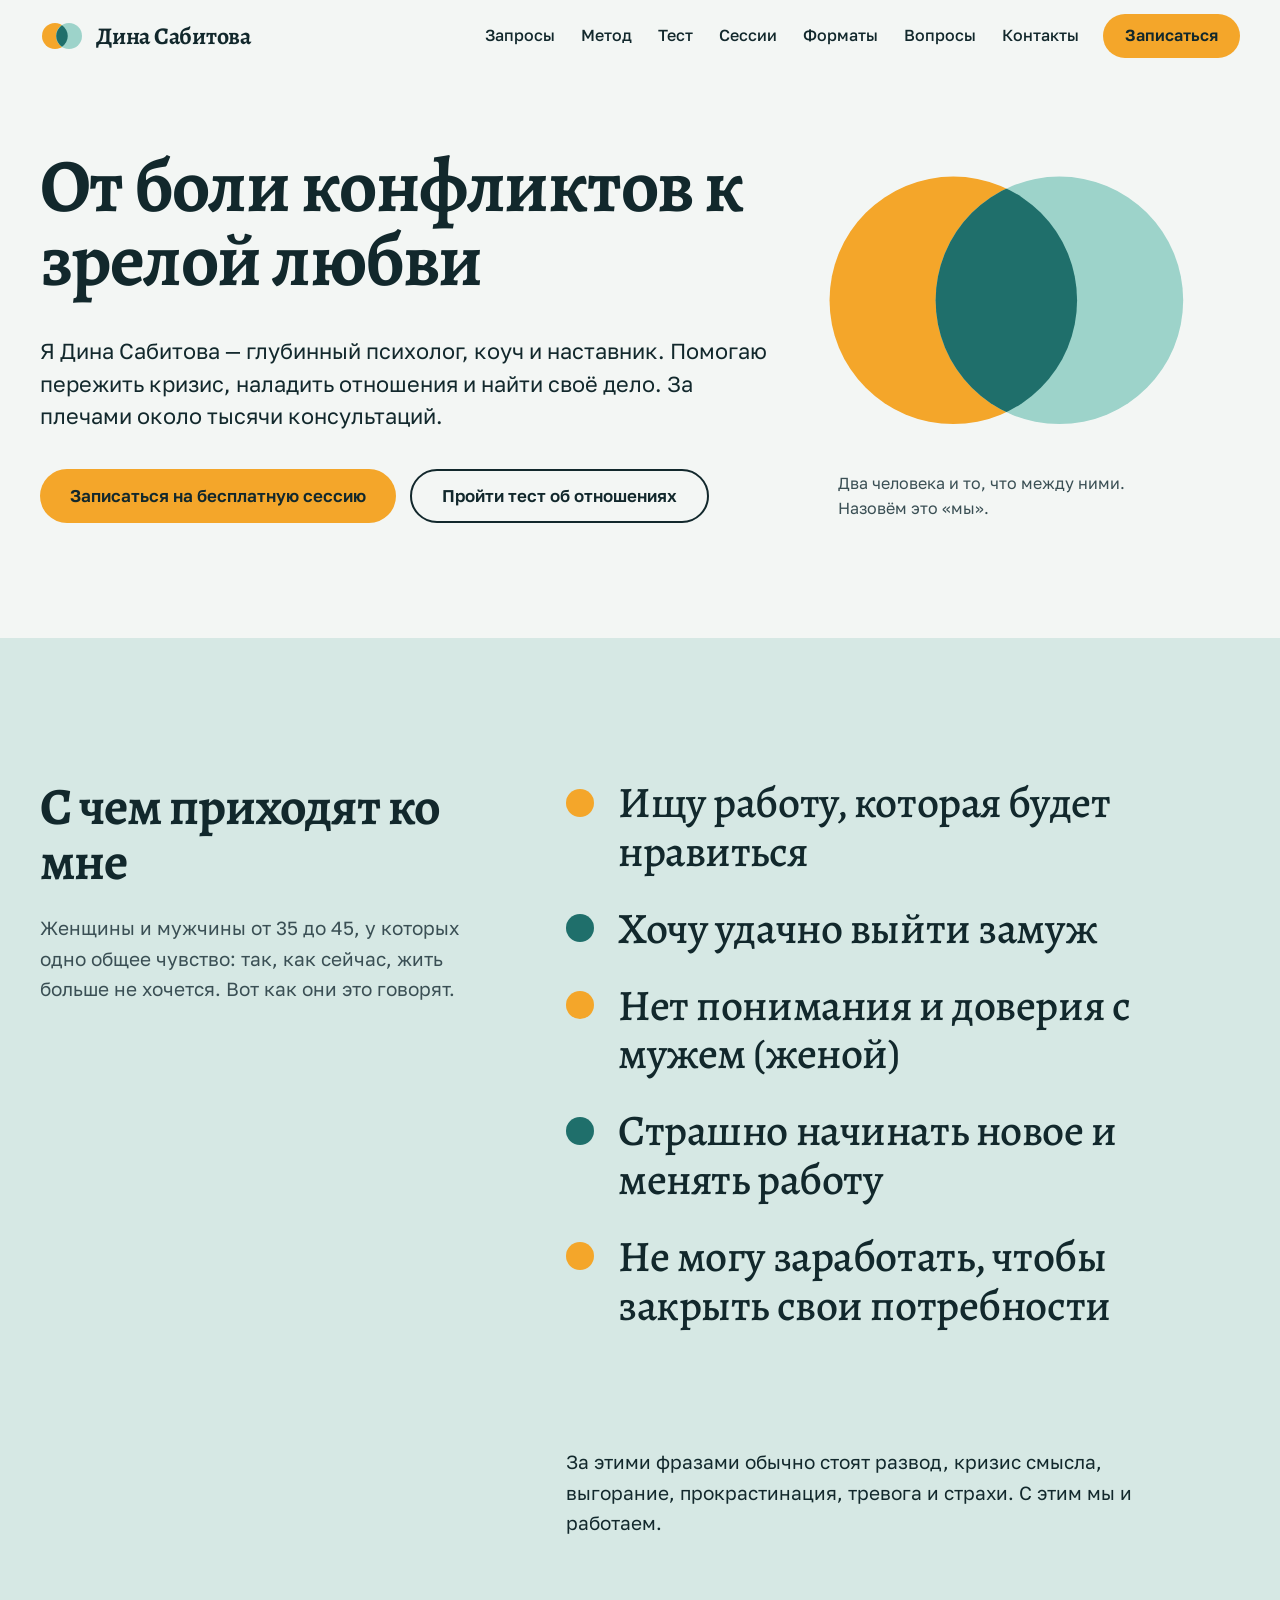
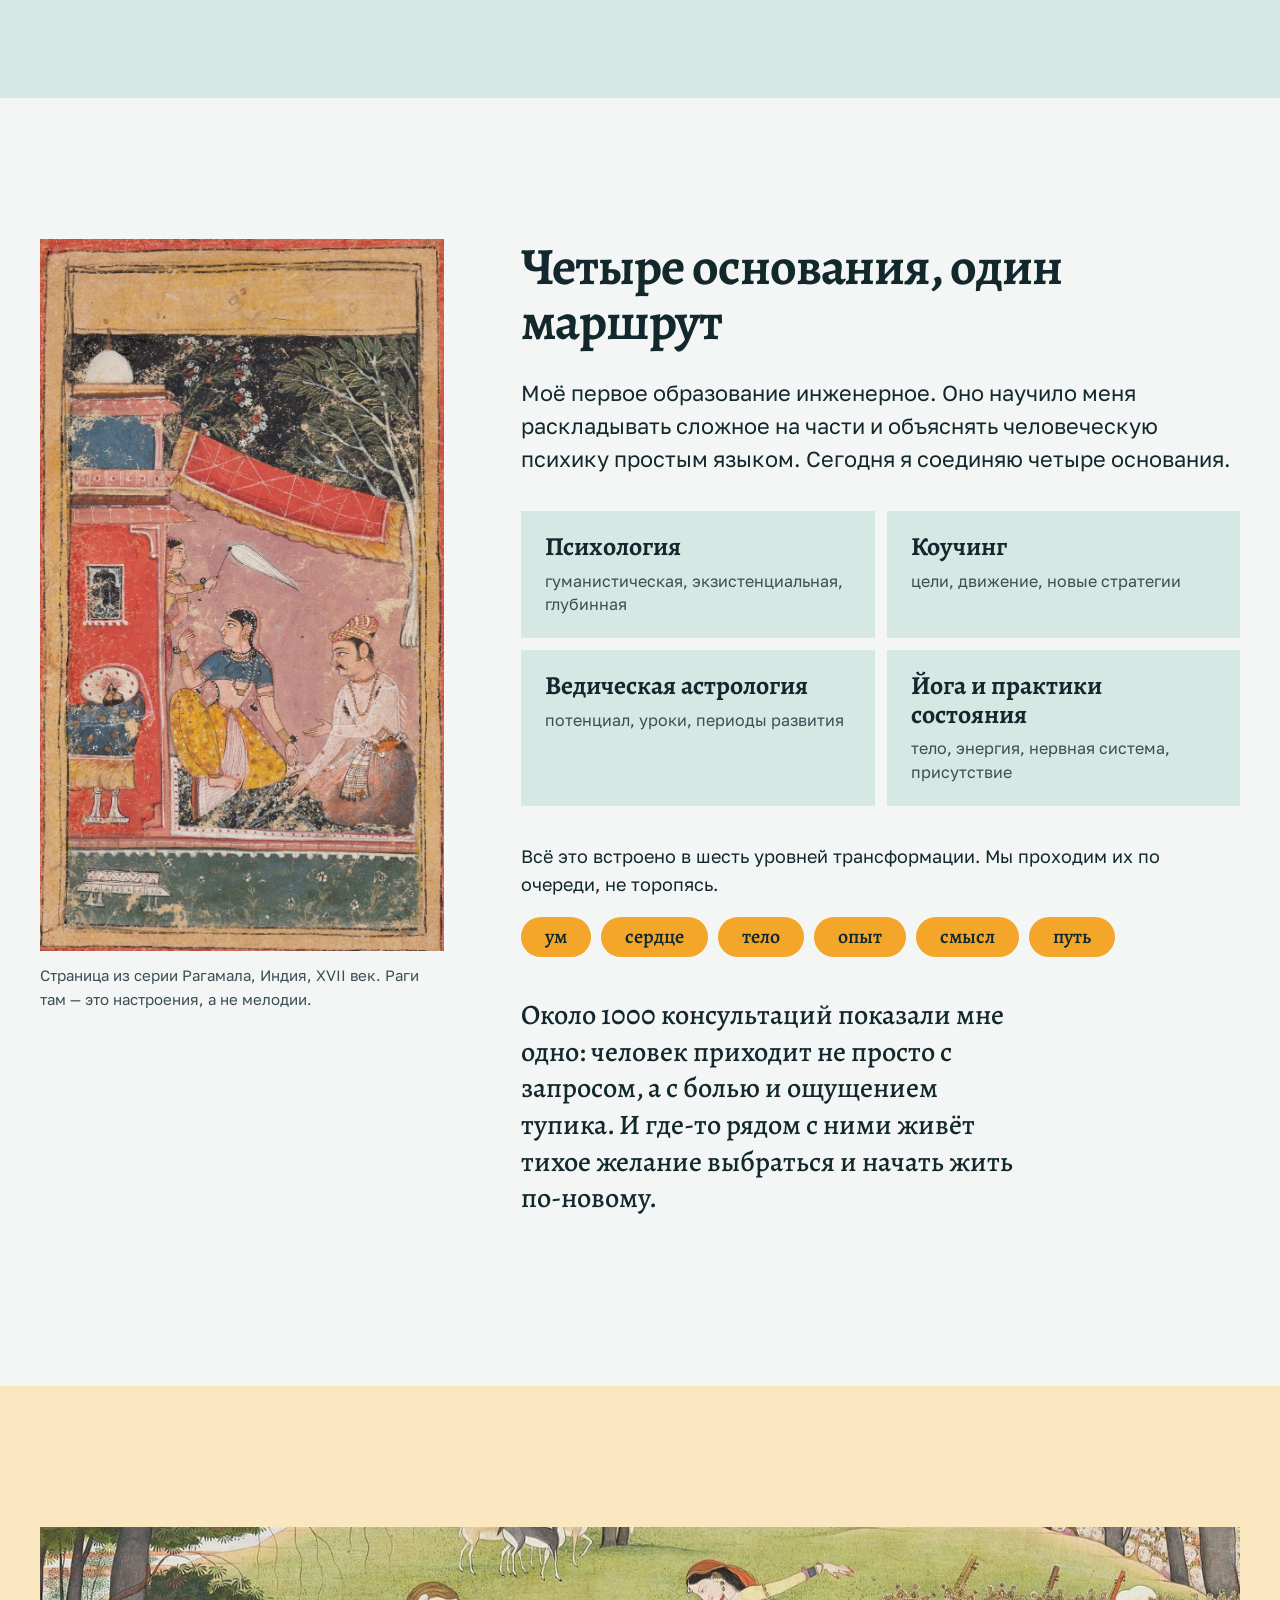
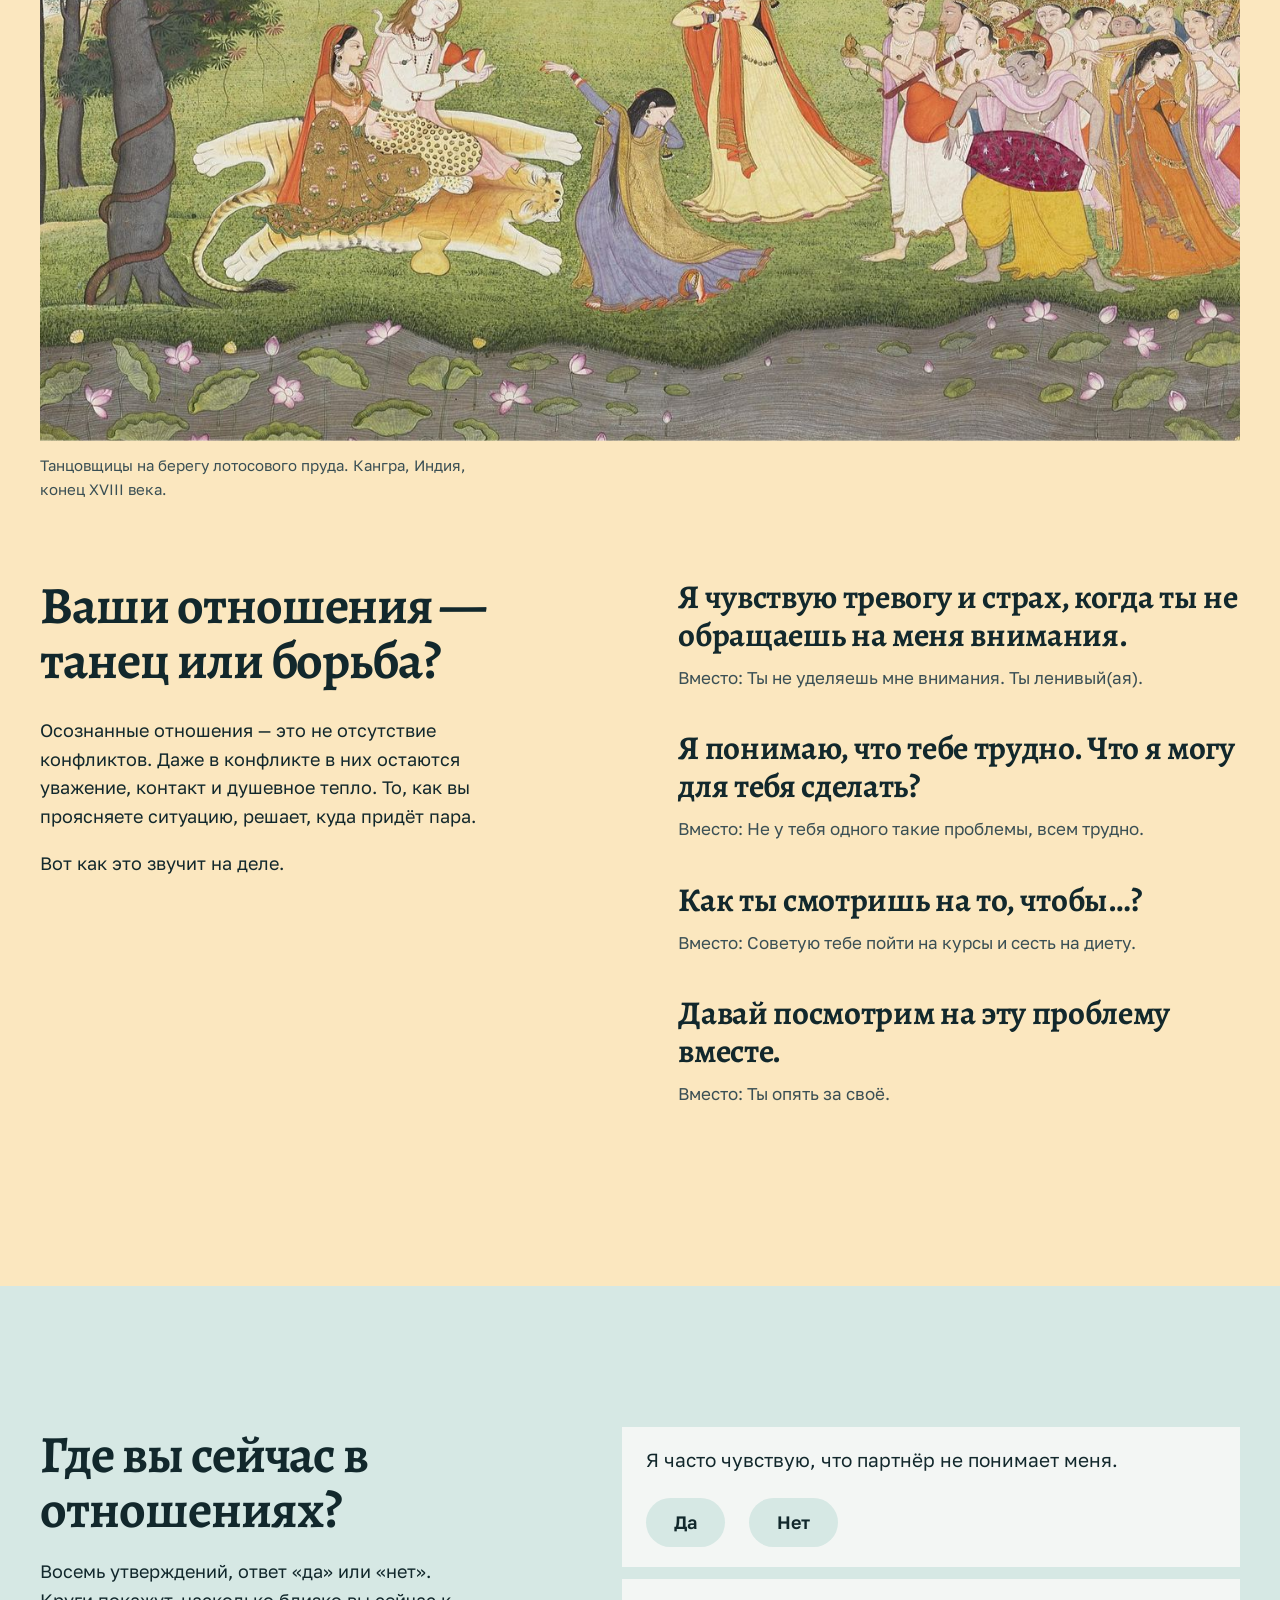
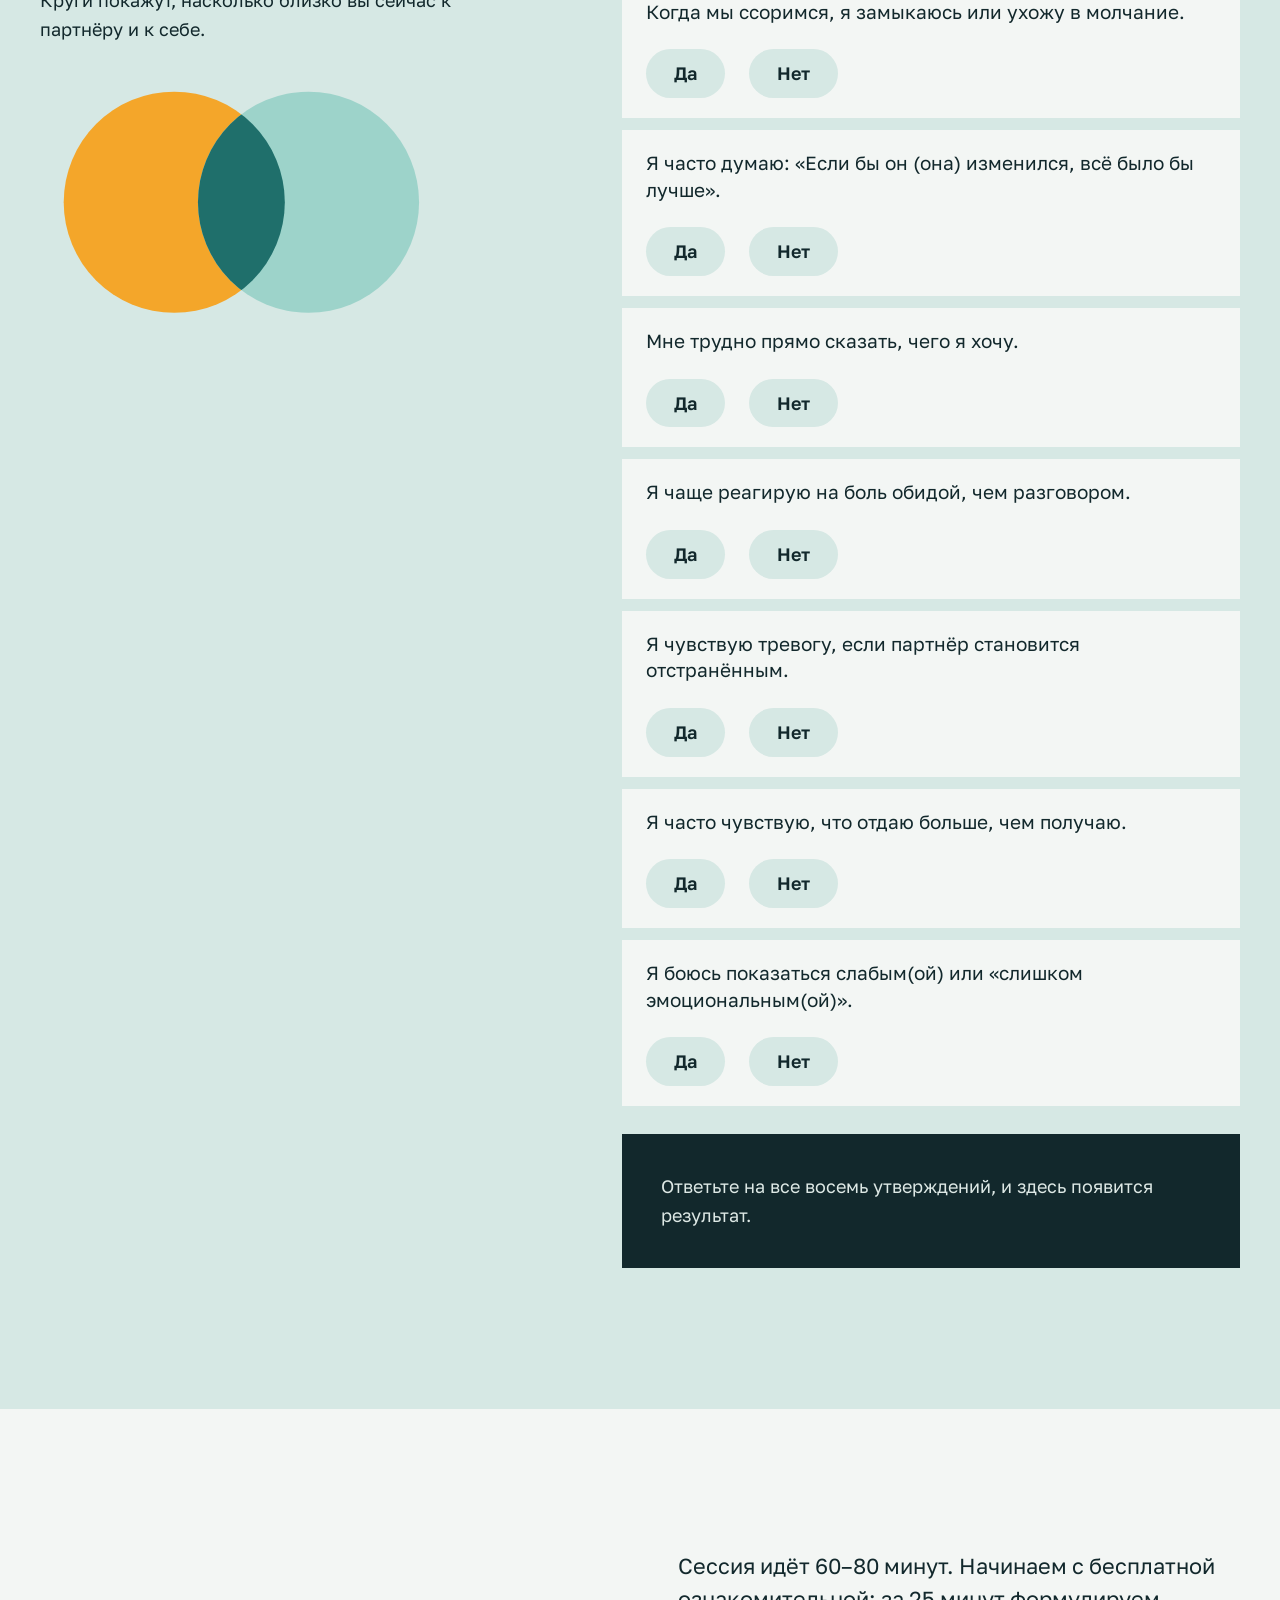
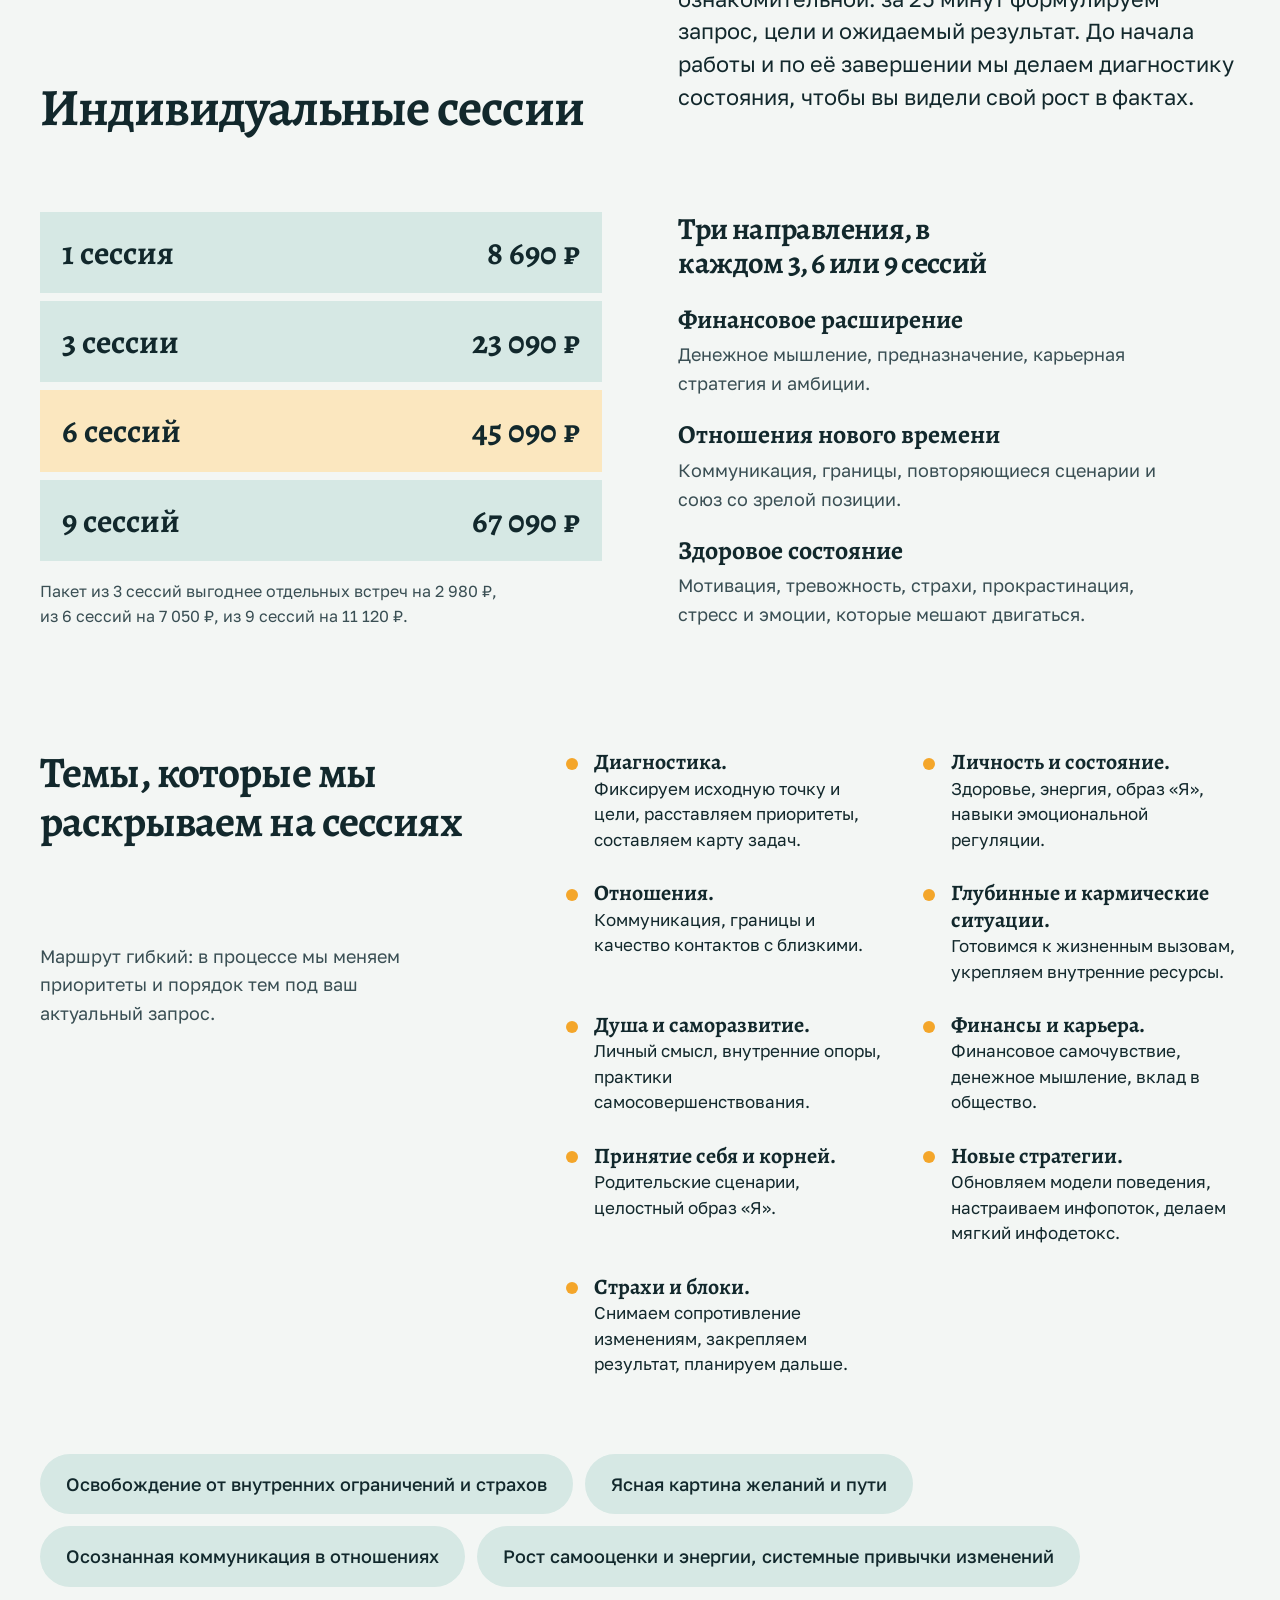
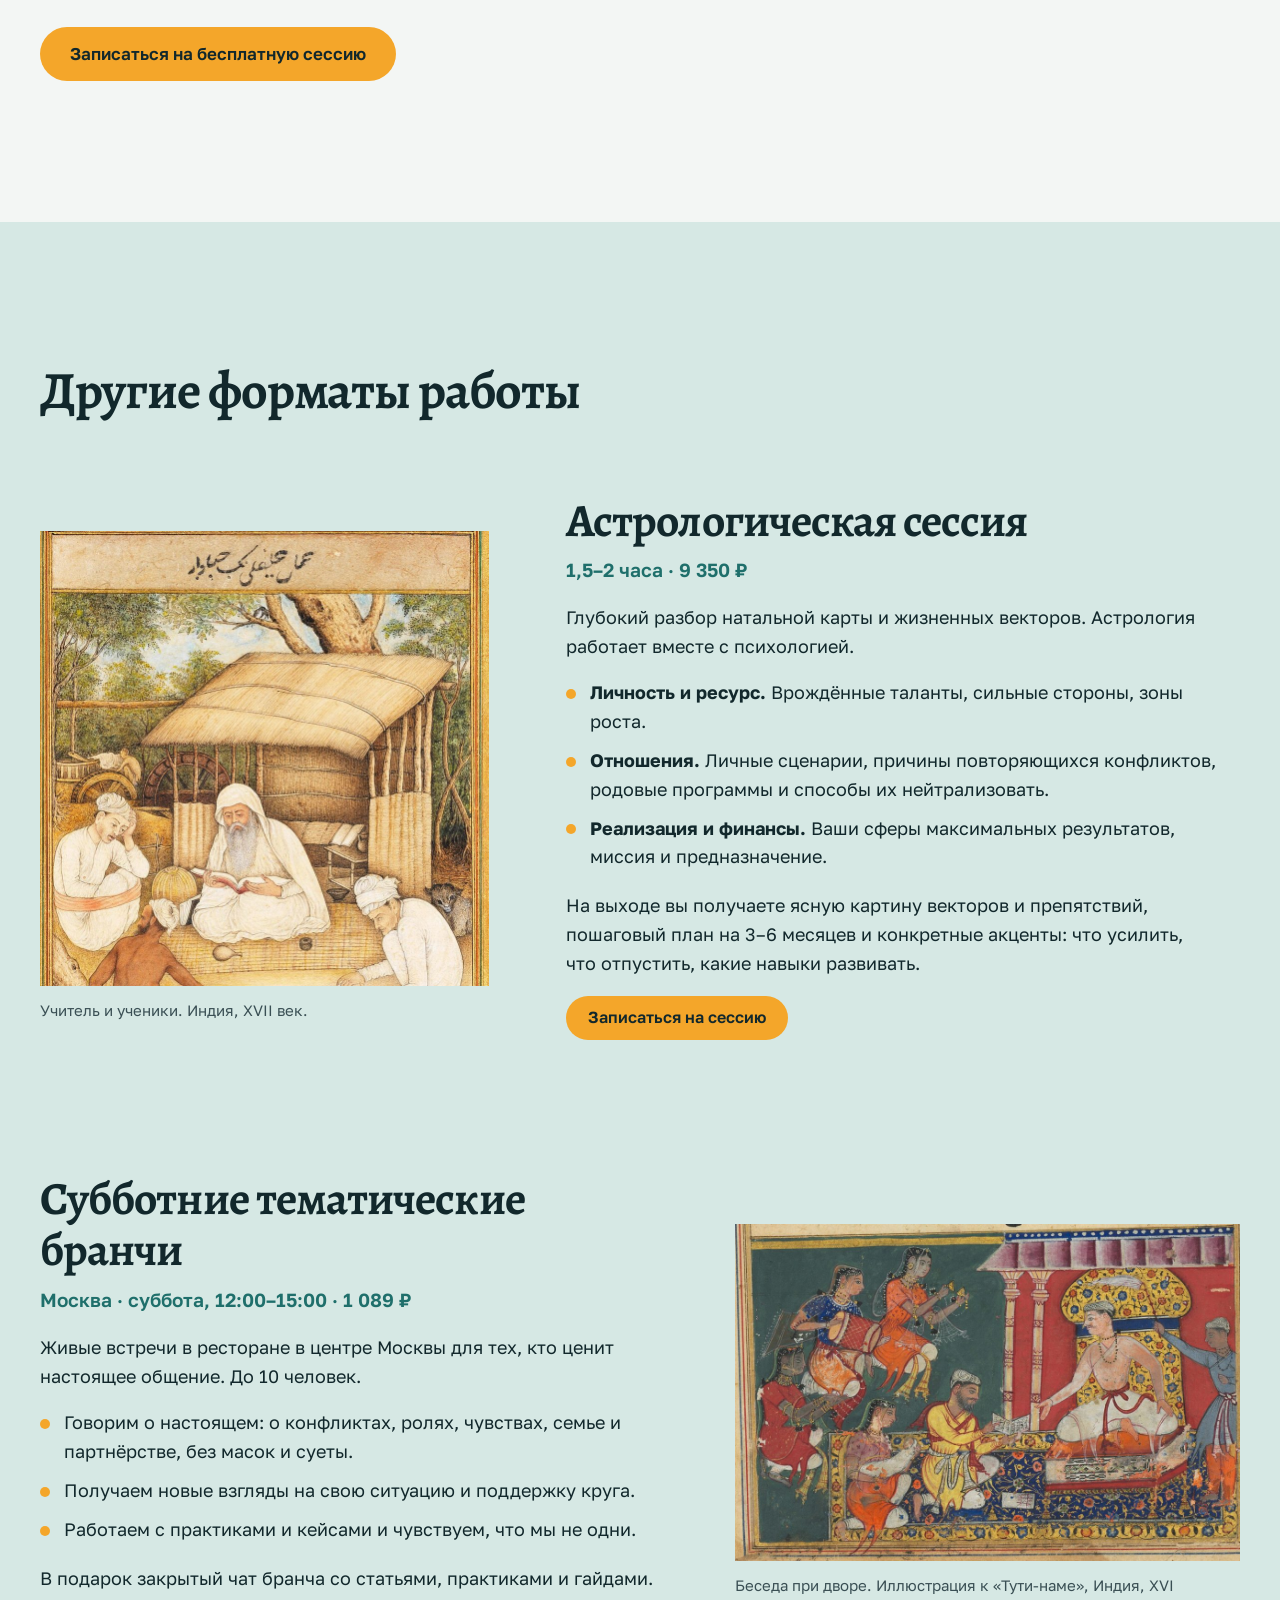
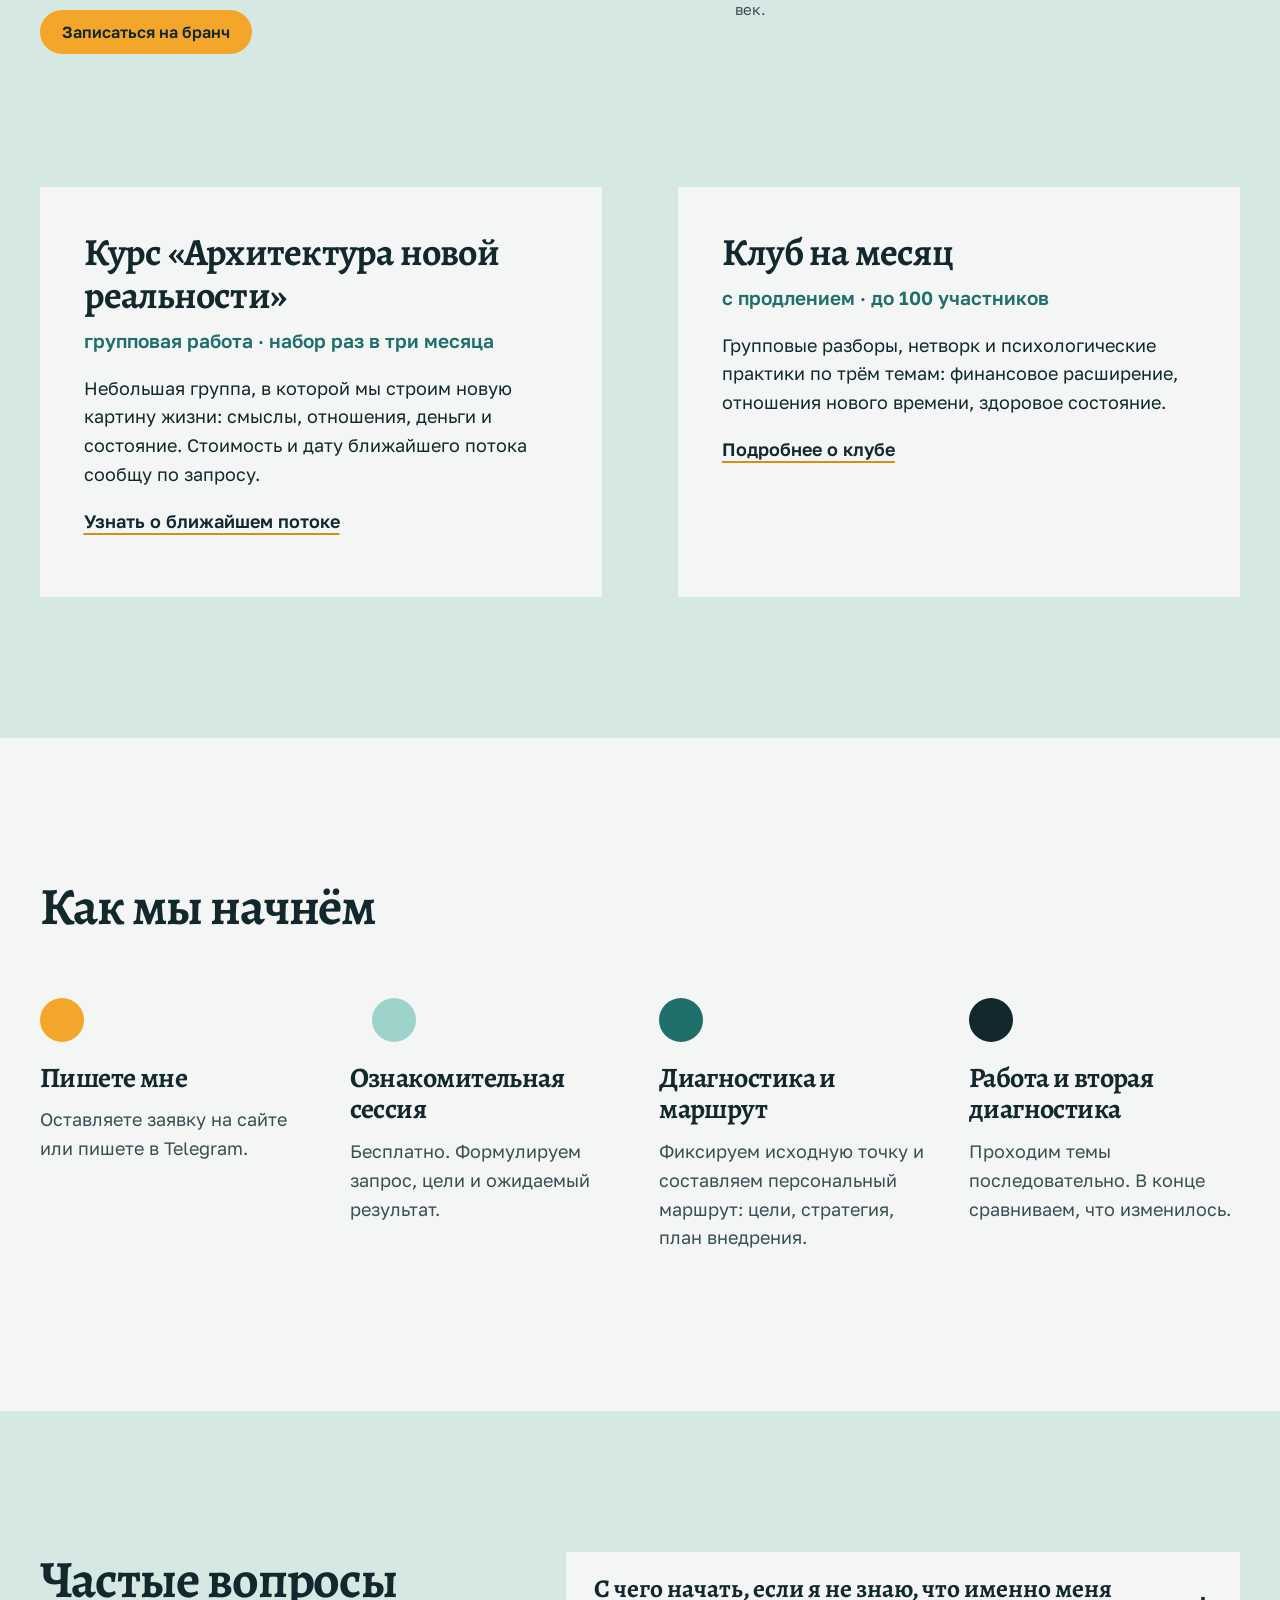
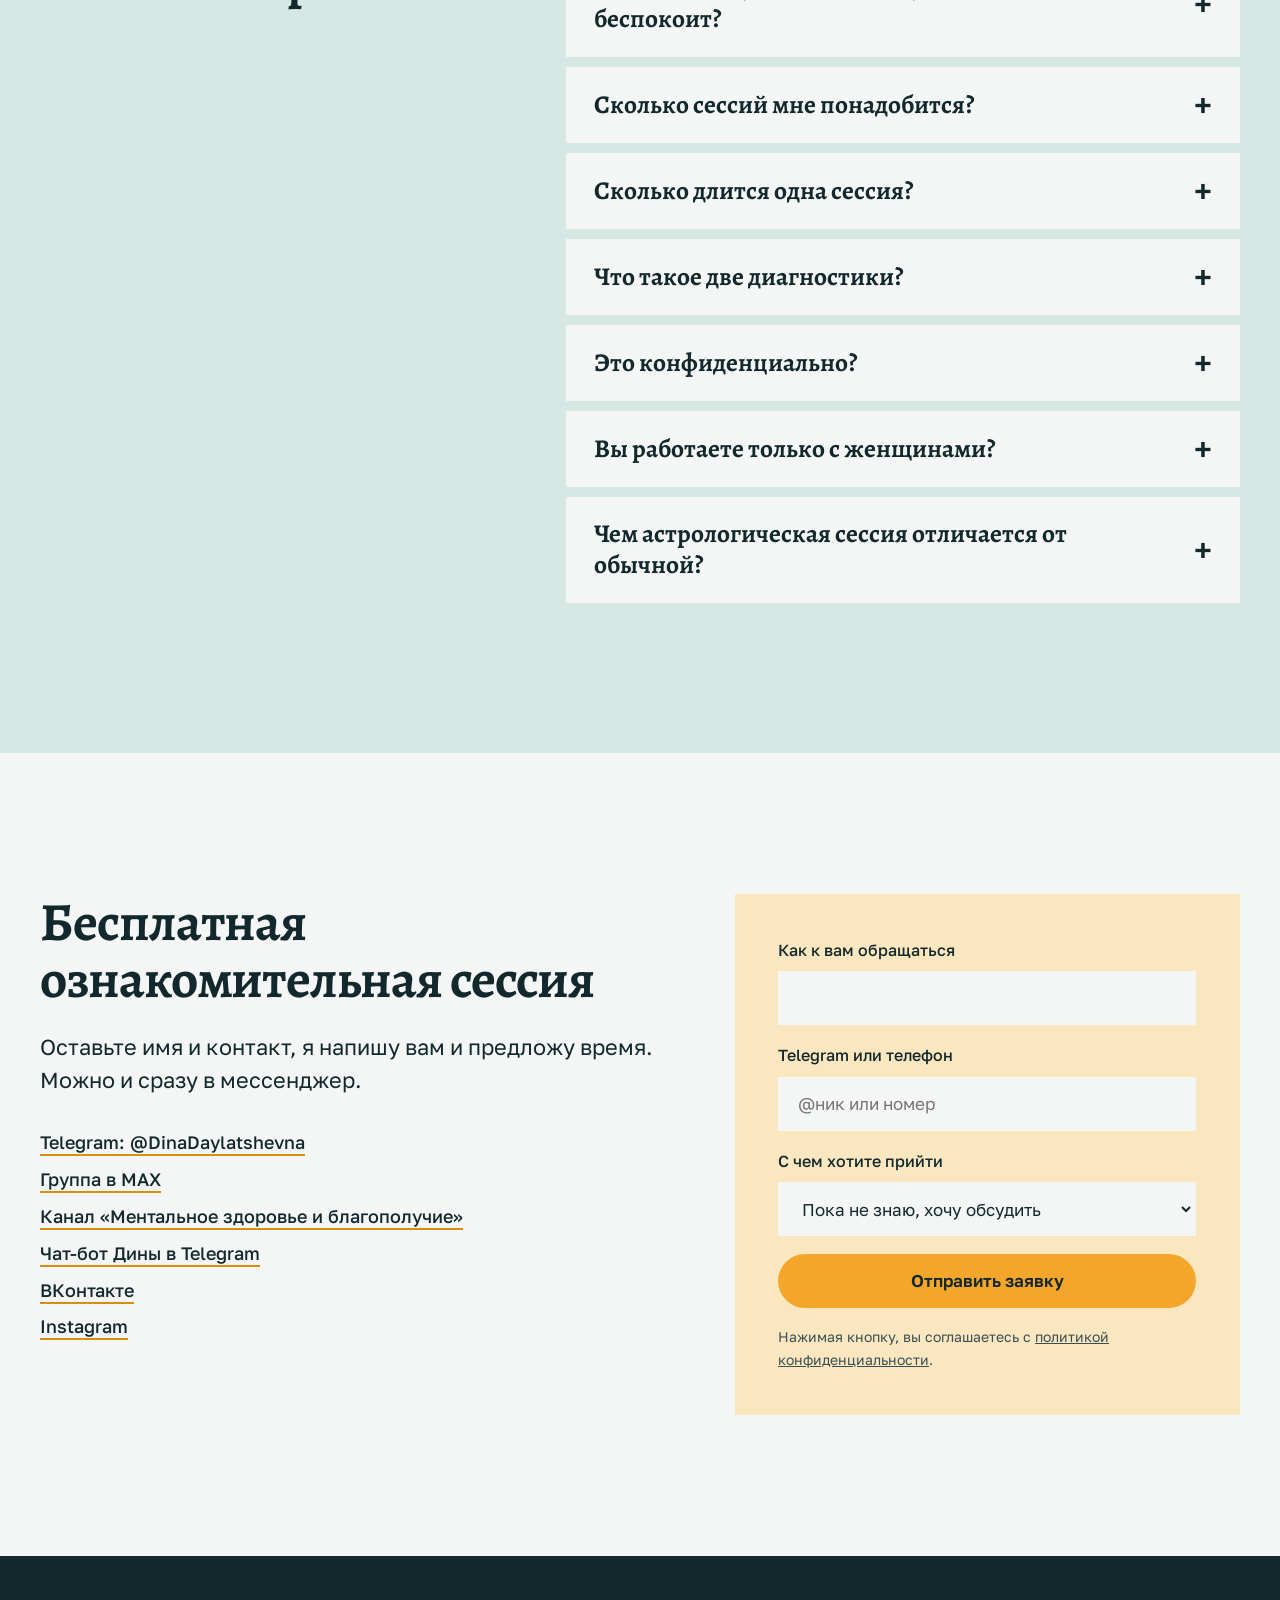
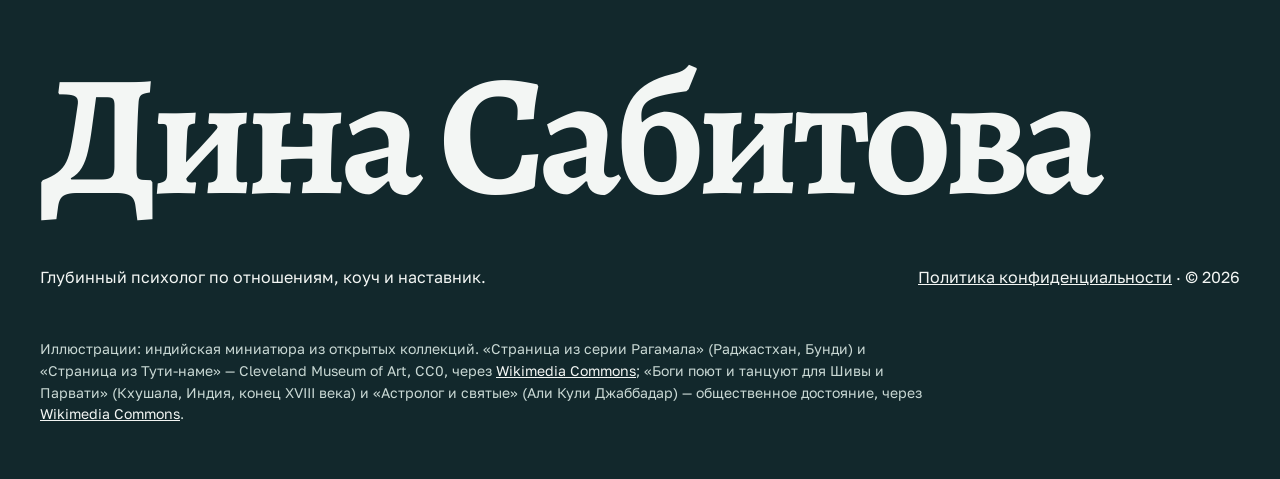
==== index.html @ ee0cbea4 "init: landing for Dina Sabitova" ====
<!DOCTYPE html>
<html lang="ru">
<head>
<meta charset="UTF-8">
<meta name="viewport" content="width=device-width, initial-scale=1.0">
<title>Дина Сабитова — глубинный психолог по отношениям, коуч и наставник</title>
<meta name="description" content="Дина Сабитова: психолог по отношениям, коуч и наставник. Индивидуальные сессии, астрологическая сессия, бранчи в Москве, клуб. Первая ознакомительная сессия бесплатно.">
<meta property="og:title" content="Дина Сабитова — психолог по отношениям">
<meta property="og:description" content="От боли конфликтов к зрелой любви. Сессии, астросессия, бранчи, клуб.">
<meta property="og:type" content="website">
<link rel="icon" href="data:image/svg+xml,%3Csvg xmlns='http://www.w3.org/2000/svg' viewBox='0 0 64 64'%3E%3Ccircle cx='24' cy='32' r='20' fill='%23F4A62A'/%3E%3Ccircle cx='40' cy='32' r='20' fill='%239DD3CA'/%3E%3C/svg%3E">
<link rel="preconnect" href="https://fonts.googleapis.com">
<link rel="preconnect" href="https://fonts.gstatic.com" crossorigin>
<link href="https://fonts.googleapis.com/css2?family=Alegreya:wght@500;700&family=Golos+Text:wght@400;500;600&display=swap" rel="stylesheet">
<link rel="stylesheet" href="styles.css">
</head>
<body>

<header class="header" id="header">
  <div class="wrap header__inner">
    <a href="#top" class="logo" aria-label="Дина Сабитова — на главную">
      <svg class="logo__mark" viewBox="0 0 44 28" aria-hidden="true"><circle cx="15" cy="14" r="13" fill="#F4A62A"/><circle cx="29" cy="14" r="13" fill="#9DD3CA"/><path d="M22 3.2a13 13 0 0 1 0 21.6a13 13 0 0 1 0-21.6z" fill="#1F6F6B"/></svg>
      <span>Дина Сабитова</span>
    </a>
    <nav class="nav" id="nav" aria-label="Разделы">
      <a href="#pains">Запросы</a>
      <a href="#method">Метод</a>
      <a href="#test">Тест</a>
      <a href="#prices">Сессии</a>
      <a href="#formats">Форматы</a>
      <a href="#faq">Вопросы</a>
      <a href="#contact">Контакты</a>
    </nav>
    <a href="#contact" class="btn btn--sm header__cta">Записаться</a>
    <button class="burger" id="burger" aria-label="Меню" aria-expanded="false"><span></span><span></span></button>
  </div>
</header>

<main id="top">

<!-- HERO -->
<section class="hero">
  <div class="wrap hero__grid">
    <div class="hero__text">
      <h1>От боли конфликтов к зрелой любви</h1>
      <p class="lead">Я Дина Сабитова — глубинный психолог, коуч и наставник. Помогаю пережить кризис, наладить отношения и найти своё дело. За плечами около тысячи консультаций.</p>
      <div class="hero__actions">
        <a href="#contact" class="btn">Записаться на бесплатную сессию</a>
        <a href="#test" class="btn btn--ghost">Пройти тест об отношениях</a>
      </div>
    </div>
    <div class="hero__art" aria-hidden="true">
      <svg class="duo" viewBox="0 0 640 340" data-duo data-gap="120">
        <defs><clipPath id="lensA"><circle class="duo__a" cx="170" cy="170" r="140"/></clipPath></defs>
        <circle class="duo__a" cx="170" cy="170" r="140" fill="#F4A62A"/>
        <circle class="duo__b" cx="290" cy="170" r="140" fill="#9DD3CA"/>
        <circle class="duo__lens" cx="290" cy="170" r="140" fill="#1F6F6B" clip-path="url(#lensA)"/>
      </svg>
      <p class="hero__caption">Два человека и то, что между ними. Назовём это «мы».</p>
    </div>
  </div>
</section>

<!-- PAINS -->
<section class="sec sec--tint" id="pains">
  <div class="wrap pains">
    <div class="pains__head">
      <h2>С чем приходят ко мне</h2>
      <p>Женщины и мужчины от 35 до 45, у которых одно общее чувство: так, как сейчас, жить больше не хочется. Вот как они это говорят.</p>
    </div>
    <ul class="quotes">
      <li>Ищу работу, которая будет нравиться</li>
      <li>Хочу удачно выйти замуж</li>
      <li>Нет понимания и доверия с мужем (женой)</li>
      <li>Страшно начинать новое и менять работу</li>
      <li>Не могу заработать, чтобы закрыть свои потребности</li>
    </ul>
    <p class="pains__foot">За этими фразами обычно стоят развод, кризис смысла, выгорание, прокрастинация, тревога и страхи. С этим мы и работаем.</p>
  </div>
</section>

<!-- METHOD + ABOUT -->
<section class="sec" id="method">
  <div class="wrap method">
    <figure class="pic pic--tall">
      <img src="img/ragamala.jpg" width="900" height="1585" alt="Индийская миниатюра: женщина и мужчина беседуют на террасе, слуга машет опахалом" loading="lazy">
      <figcaption>Страница из серии Рагамала, Индия, XVII век. Раги там — это настроения, а не мелодии.</figcaption>
    </figure>
    <div class="method__body">
      <h2>Четыре основания, один маршрут</h2>
      <p class="lead">Моё первое образование инженерное. Оно научило меня раскладывать сложное на части и объяснять человеческую психику простым языком. Сегодня я соединяю четыре основания.</p>
      <dl class="found">
        <div><dt>Психология</dt><dd>гуманистическая, экзистенциальная, глубинная</dd></div>
        <div><dt>Коучинг</dt><dd>цели, движение, новые стратегии</dd></div>
        <div><dt>Ведическая астрология</dt><dd>потенциал, уроки, периоды развития</dd></div>
        <div><dt>Йога и практики состояния</dt><dd>тело, энергия, нервная система, присутствие</dd></div>
      </dl>
      <p>Всё это встроено в шесть уровней трансформации. Мы проходим их по очереди, не торопясь.</p>
      <ul class="levels" aria-label="Шесть уровней трансформации">
        <li>ум</li><li>сердце</li><li>тело</li><li>опыт</li><li>смысл</li><li>путь</li>
      </ul>
      <p class="method__note">Около 1000 консультаций показали мне одно: человек приходит не просто с запросом, а с болью и ощущением тупика. И где-то рядом с ними живёт тихое желание выбраться и начать жить по-новому.</p>
    </div>
  </div>
</section>

<!-- DIALOG -->
<section class="sec sec--sun" id="dialog">
  <div class="wrap">
    <figure class="pic pic--wide">
      <img src="img/dance.jpg" width="1600" height="1110" alt="Индийская миниатюра: две женщины танцуют на лугу у пруда с лотосами, рядом музыканты" loading="lazy" data-drift>
      <figcaption>Танцовщицы на берегу лотосового пруда. Кангра, Индия, конец XVIII века.</figcaption>
    </figure>
    <div class="dialog">
      <div class="dialog__intro">
        <h2>Ваши отношения — танец или борьба?</h2>
        <p>Осознанные отношения — это не отсутствие конфликтов. Даже в конфликте в них остаются уважение, контакт и душевное тепло. То, как вы проясняете ситуацию, решает, куда придёт пара.</p>
        <p>Вот как это звучит на деле.</p>
      </div>
      <ul class="pairs">
        <li>
          <strong>Я чувствую тревогу и страх, когда ты не обращаешь на меня внимания.</strong>
          <s>Вместо: Ты не уделяешь мне внимания. Ты ленивый(ая).</s>
        </li>
        <li>
          <strong>Я понимаю, что тебе трудно. Что я могу для тебя сделать?</strong>
          <s>Вместо: Не у тебя одного такие проблемы, всем трудно.</s>
        </li>
        <li>
          <strong>Как ты смотришь на то, чтобы…?</strong>
          <s>Вместо: Советую тебе пойти на курсы и сесть на диету.</s>
        </li>
        <li>
          <strong>Давай посмотрим на эту проблему вместе.</strong>
          <s>Вместо: Ты опять за своё.</s>
        </li>
      </ul>
    </div>
  </div>
</section>

<!-- TEST -->
<section class="sec sec--tint" id="test">
  <div class="wrap test">
    <div class="test__head">
      <h2>Где вы сейчас в отношениях?</h2>
      <p>Восемь утверждений, ответ «да» или «нет». Круги покажут, насколько близко вы сейчас к партнёру и к себе.</p>
      <svg class="duo duo--test" viewBox="0 0 640 340" data-duo data-gap="170" id="testDuo" role="img" aria-label="Два круга: чем меньше ответов «да», тем сильнее они пересекаются">
        <defs><clipPath id="lensT"><circle class="duo__a" cx="170" cy="170" r="140"/></clipPath></defs>
        <circle class="duo__a" cx="170" cy="170" r="140" fill="#F4A62A"/>
        <circle class="duo__b" cx="340" cy="170" r="140" fill="#9DD3CA"/>
        <circle class="duo__lens" cx="340" cy="170" r="140" fill="#1F6F6B" clip-path="url(#lensT)"/>
      </svg>
    </div>
    <form class="quiz" id="quiz" aria-describedby="quizResult">
      <ol class="quiz__list">
        <li><fieldset><legend>Я часто чувствую, что партнёр не понимает меня.</legend><label><input type="radio" name="q1" value="1">Да</label><label><input type="radio" name="q1" value="0">Нет</label></fieldset></li>
        <li><fieldset><legend>Когда мы ссоримся, я замыкаюсь или ухожу в молчание.</legend><label><input type="radio" name="q2" value="1">Да</label><label><input type="radio" name="q2" value="0">Нет</label></fieldset></li>
        <li><fieldset><legend>Я часто думаю: «Если бы он (она) изменился, всё было бы лучше».</legend><label><input type="radio" name="q3" value="1">Да</label><label><input type="radio" name="q3" value="0">Нет</label></fieldset></li>
        <li><fieldset><legend>Мне трудно прямо сказать, чего я хочу.</legend><label><input type="radio" name="q4" value="1">Да</label><label><input type="radio" name="q4" value="0">Нет</label></fieldset></li>
        <li><fieldset><legend>Я чаще реагирую на боль обидой, чем разговором.</legend><label><input type="radio" name="q5" value="1">Да</label><label><input type="radio" name="q5" value="0">Нет</label></fieldset></li>
        <li><fieldset><legend>Я чувствую тревогу, если партнёр становится отстранённым.</legend><label><input type="radio" name="q6" value="1">Да</label><label><input type="radio" name="q6" value="0">Нет</label></fieldset></li>
        <li><fieldset><legend>Я часто чувствую, что отдаю больше, чем получаю.</legend><label><input type="radio" name="q7" value="1">Да</label><label><input type="radio" name="q7" value="0">Нет</label></fieldset></li>
        <li><fieldset><legend>Я боюсь показаться слабым(ой) или «слишком эмоциональным(ой)».</legend><label><input type="radio" name="q8" value="1">Да</label><label><input type="radio" name="q8" value="0">Нет</label></fieldset></li>
      </ol>
      <div class="quiz__result" id="quizResult" aria-live="polite">
        <p class="quiz__hint">Ответьте на все восемь утверждений, и здесь появится результат.</p>
      </div>
    </form>
  </div>
</section>

<!-- PRICES -->
<section class="sec" id="prices">
  <div class="wrap">
    <div class="prices__head">
      <h2>Индивидуальные сессии</h2>
      <p class="lead">Сессия идёт 60–80 минут. Начинаем с бесплатной ознакомительной: за 25 минут формулируем запрос, цели и ожидаемый результат. До начала работы и по её завершении мы делаем диагностику состояния, чтобы вы видели свой рост в фактах.</p>
    </div>

    <div class="prices__grid">
      <div class="plist-wrap">
        <ul class="plist" aria-label="Стоимость пакетов сессий">
          <li><span>1 сессия</span><b>8 690 ₽</b></li>
          <li><span>3 сессии</span><b>23 090 ₽</b></li>
          <li class="is-main"><span>6 сессий</span><b>45 090 ₽</b></li>
          <li><span>9 сессий</span><b>67 090 ₽</b></li>
        </ul>
        <p class="plist__note">Пакет из 3 сессий выгоднее отдельных встреч на 2 980 ₽, из 6 сессий на 7 050 ₽, из 9 сессий на 11 120 ₽.</p>
      </div>

      <div class="prices__tracks">
        <h3>Три направления, в каждом 3, 6 или 9 сессий</h3>
        <dl>
          <dt>Финансовое расширение</dt>
          <dd>Денежное мышление, предназначение, карьерная стратегия и амбиции.</dd>
          <dt>Отношения нового времени</dt>
          <dd>Коммуникация, границы, повторяющиеся сценарии и союз со зрелой позиции.</dd>
          <dt>Здоровое состояние</dt>
          <dd>Мотивация, тревожность, страхи, прокрастинация, стресс и эмоции, которые мешают двигаться.</dd>
        </dl>
      </div>
    </div>

    <div class="topics">
      <h3>Темы, которые мы раскрываем на сессиях</h3>
      <p>Маршрут гибкий: в процессе мы меняем приоритеты и порядок тем под ваш актуальный запрос.</p>
      <ol>
        <li><b>Диагностика.</b> Фиксируем исходную точку и цели, расставляем приоритеты, составляем карту задач.</li>
        <li><b>Личность и состояние.</b> Здоровье, энергия, образ «Я», навыки эмоциональной регуляции.</li>
        <li><b>Отношения.</b> Коммуникация, границы и качество контактов с близкими.</li>
        <li><b>Глубинные и кармические ситуации.</b> Готовимся к жизненным вызовам, укрепляем внутренние ресурсы.</li>
        <li><b>Душа и саморазвитие.</b> Личный смысл, внутренние опоры, практики самосовершенствования.</li>
        <li><b>Финансы и карьера.</b> Финансовое самочувствие, денежное мышление, вклад в общество.</li>
        <li><b>Принятие себя и корней.</b> Родительские сценарии, целостный образ «Я».</li>
        <li><b>Новые стратегии.</b> Обновляем модели поведения, настраиваем инфопоток, делаем мягкий инфодетокс.</li>
        <li><b>Страхи и блоки.</b> Снимаем сопротивление изменениям, закрепляем результат, планируем дальше.</li>
      </ol>
    </div>

    <ul class="results">
      <li>Освобождение от внутренних ограничений и страхов</li>
      <li>Ясная картина желаний и пути</li>
      <li>Осознанная коммуникация в отношениях</li>
      <li>Рост самооценки и энергии, системные привычки изменений</li>
    </ul>
    <p class="prices__cta"><a href="#contact" class="btn">Записаться на бесплатную сессию</a></p>
  </div>
</section>

<!-- FORMATS -->
<section class="sec sec--tint" id="formats">
  <div class="wrap">
    <h2 class="formats__title">Другие форматы работы</h2>

    <article class="fmt fmt--astro">
      <figure class="pic">
        <img src="img/astrologer.jpg" width="900" height="912" alt="Индийская миниатюра: седобородый учитель читает книгу ученикам у соломенной хижины" loading="lazy">
        <figcaption>Учитель и ученики. Индия, XVII век.</figcaption>
      </figure>
      <div class="fmt__body">
        <h3>Астрологическая сессия</h3>
        <p class="fmt__meta">1,5–2 часа · 9 350 ₽</p>
        <p>Глубокий разбор натальной карты и жизненных векторов. Астрология работает вместе с психологией.</p>
        <ul class="plain">
          <li><b>Личность и ресурс.</b> Врождённые таланты, сильные стороны, зоны роста.</li>
          <li><b>Отношения.</b> Личные сценарии, причины повторяющихся конфликтов, родовые программы и способы их нейтрализовать.</li>
          <li><b>Реализация и финансы.</b> Ваши сферы максимальных результатов, миссия и предназначение.</li>
        </ul>
        <p>На выходе вы получаете ясную картину векторов и препятствий, пошаговый план на 3–6 месяцев и конкретные акценты: что усилить, что отпустить, какие навыки развивать.</p>
        <p><a href="#contact" class="btn btn--sm">Записаться на сессию</a></p>
      </div>
    </article>

    <article class="fmt fmt--brunch">
      <div class="fmt__body">
        <h3>Субботние тематические бранчи</h3>
        <p class="fmt__meta">Москва · суббота, 12:00–15:00 · 1 089 ₽</p>
        <p>Живые встречи в ресторане в центре Москвы для тех, кто ценит настоящее общение. До 10 человек.</p>
        <ul class="plain">
          <li>Говорим о настоящем: о конфликтах, ролях, чувствах, семье и партнёрстве, без масок и суеты.</li>
          <li>Получаем новые взгляды на свою ситуацию и поддержку круга.</li>
          <li>Работаем с практиками и кейсами и чувствуем, что мы не одни.</li>
        </ul>
        <p>В подарок закрытый чат бранча со статьями, практиками и гайдами.</p>
        <p><a href="#contact" class="btn btn--sm">Записаться на бранч</a></p>
      </div>
      <figure class="pic">
        <img src="img/tuti.jpg" width="1100" height="732" alt="Индийская миниатюра: придворные музыкантши и учёный перед правителем на троне" loading="lazy">
        <figcaption>Беседа при дворе. Иллюстрация к «Тути-наме», Индия, XVI век.</figcaption>
      </figure>
    </article>

    <div class="group">
      <article>
        <h3>Курс «Архитектура новой реальности»</h3>
        <p class="fmt__meta">групповая работа · набор раз в три месяца</p>
        <p>Небольшая группа, в которой мы строим новую картину жизни: смыслы, отношения, деньги и состояние. Стоимость и дату ближайшего потока сообщу по запросу.</p>
        <p><a class="link" href="#contact">Узнать о ближайшем потоке</a></p>
      </article>
      <article>
        <h3>Клуб на месяц</h3>
        <p class="fmt__meta">с продлением · до 100 участников</p>
        <p>Групповые разборы, нетворк и психологические практики по трём темам: финансовое расширение, отношения нового времени, здоровое состояние.</p>
        <p><a class="link" href="https://lcvr.net/a8kf" target="_blank" rel="noopener">Подробнее о клубе</a></p>
      </article>
    </div>
  </div>
</section>

<!-- PROCESS -->
<section class="sec" id="process">
  <div class="wrap process">
    <h2>Как мы начнём</h2>
    <ol class="steps">
      <li><h3>Пишете мне</h3><p>Оставляете заявку на сайте или пишете в Telegram.</p></li>
      <li><h3>Ознакомительная сессия</h3><p>Бесплатно. Формулируем запрос, цели и ожидаемый результат.</p></li>
      <li><h3>Диагностика и маршрут</h3><p>Фиксируем исходную точку и составляем персональный маршрут: цели, стратегия, план внедрения.</p></li>
      <li><h3>Работа и вторая диагностика</h3><p>Проходим темы последовательно. В конце сравниваем, что изменилось.</p></li>
    </ol>
  </div>
</section>

<!-- FAQ -->
<section class="sec sec--tint" id="faq">
  <div class="wrap faq">
    <h2>Частые вопросы</h2>
    <div class="faq__list">
      <details class="faq__item"><summary>С чего начать, если я не знаю, что именно меня беспокоит?</summary><p>С бесплатной ознакомительной сессии. За 25 минут мы выясним запрос, сформулируем цели и поймём, какой формат вам подходит. Никаких обязательств после неё нет.</p></details>
      <details class="faq__item"><summary>Сколько сессий мне понадобится?</summary><p>Количество сессий зависит от вашего запроса и текущей ситуации. Пакеты рассчитаны на 3, 6 или 9 сессий, а маршрут остаётся гибким: приоритеты и порядок тем можно менять по ходу.</p></details>
      <details class="faq__item"><summary>Сколько длится одна сессия?</summary><p>От 60 до 80 минут. Астрологическая сессия длится 1,5–2 часа.</p></details>
      <details class="faq__item"><summary>Что такое две диагностики?</summary><p>Одну мы делаем до начала работы, другую по её завершении. Так видно исходную точку и результат, а не только ощущения.</p></details>
      <details class="faq__item"><summary>Это конфиденциально?</summary><p>Да. Конфиденциальность и бережная, безоценочная позиция — базовые принципы моей работы.</p></details>
      <details class="faq__item"><summary>Вы работаете только с женщинами?</summary><p>Нет, ко мне приходят и женщины, и мужчины. Тест выше написан на примере женской роли, а сама работа строится под ваш запрос.</p></details>
      <details class="faq__item"><summary>Чем астрологическая сессия отличается от обычной?</summary><p>Это разбор натальной карты в сочетании с психологией: таланты, сценарии в отношениях, сферы реализации. На выходе вы получаете план на 3–6 месяцев.</p></details>
    </div>
  </div>
</section>

<!-- CONTACT -->
<section class="sec" id="contact">
  <div class="wrap contact">
    <div class="contact__text">
      <h2>Бесплатная ознакомительная сессия</h2>
      <p class="lead">Оставьте имя и контакт, я напишу вам и предложу время. Можно и сразу в мессенджер.</p>
      <ul class="links">
        <li><a href="https://t.me/DinaDaylatshevna" target="_blank" rel="noopener">Telegram: @DinaDaylatshevna</a></li>
        <li><a href="https://max.ru/join/LyjbjHqvgVhlkQr9Xz1zSgCrf7DVstmMvZmdCIh5Bag" target="_blank" rel="noopener">Группа в MAX</a></li>
        <li><a href="https://t.me/DSmental" target="_blank" rel="noopener">Канал «Ментальное здоровье и благополучие»</a></li>
        <li><a href="https://t.me/dina_sabitova_bot?start=b_Ki9jyuUwPd" target="_blank" rel="noopener">Чат-бот Дины в Telegram</a></li>
        <li><a href="https://vk.ru/dina_sabitova_couch" target="_blank" rel="noopener">ВКонтакте</a></li>
        <li><a href="https://www.instagram.com/dina.sabitova_" target="_blank" rel="noopener">Instagram</a></li>
      </ul>
    </div>
    <form class="form" id="leadForm" novalidate>
      <label>Как к вам обращаться
        <input type="text" name="name" autocomplete="name" required>
      </label>
      <label>Telegram или телефон
        <input type="text" name="contact" autocomplete="off" placeholder="@ник или номер" required>
      </label>
      <label>С чем хотите прийти
        <select name="topic">
          <option value="Не знаю, нужна консультация">Пока не знаю, хочу обсудить</option>
          <option>Кризис и поиск себя</option>
          <option>Отношения и одиночество</option>
          <option>Материнство и семья</option>
          <option>Предназначение и финансы</option>
          <option>Тревоги и установки</option>
          <option>Проработка прошлого опыта и травм</option>
          <option>Астрологическая сессия</option>
          <option>Субботний бранч</option>
          <option>Курс «Архитектура новой реальности»</option>
          <option>Клуб</option>
        </select>
      </label>
      <input type="hidden" name="test_result" value="">
      <input type="text" name="_gotcha" style="display:none" tabindex="-1" autocomplete="off">
      <button type="submit" class="btn">Отправить заявку</button>
      <p class="form__note">Нажимая кнопку, вы соглашаетесь с <a href="privacy.html">политикой конфиденциальности</a>.</p>
    </form>
  </div>
</section>

</main>

<footer class="footer">
  <div class="wrap">
    <p class="footer__name">Дина Сабитова</p>
    <div class="footer__row">
      <p>Глубинный психолог по отношениям, коуч и наставник.</p>
      <p><a href="privacy.html">Политика конфиденциальности</a> · © <span id="year">2026</span></p>
    </div>
    <p class="credits">Иллюстрации: индийская миниатюра из открытых коллекций. «Страница из серии Рагамала» (Раджастхан, Бунди) и «Страница из Тути-наме» — Cleveland Museum of Art, CC0, через <a href="https://commons.wikimedia.org/wiki/File:India,_Rajasthan,_Bundi_-_A_page_form_a_Ragamala_series-_Ramakali_Ragini_of_Hindol_Raga_-_2018.156_-_Cleveland_Museum_of_Art.tif">Wikimedia Commons</a>; «Боги поют и танцуют для Шивы и Парвати» (Кхушала, Индия, конец XVIII века) и «Астролог и святые» (Али Кули Джаббадар) — общественное достояние, через <a href="https://commons.wikimedia.org/wiki/File:Attributed_to_Khushala,_Indian,_active_late_18th_century_-_The_Gods_Sing_and_Dance_for_Shiva_and_Parvati_-_Google_Art_Project.jpg">Wikimedia Commons</a>.</p>
  </div>
</footer>

<script src="script.js"></script>
</body>
</html>
---- styles.css ----
:root {
  --ground: #F3F6F4;
  --ink: #12282C;
  --ink-soft: #3A4F54;
  --accent: #F4A62A;
  --accent-dark: #D98E12;
  --aqua: #D6E8E4;
  --sun: #FBE7BF;
  --teal: #1F6F6B;
  --circ: #9DD3CA;
  --pad: clamp(16px, 4vw, 40px);
  --font-head: 'Alegreya', Georgia, serif;
  --font-body: 'Golos Text', system-ui, sans-serif;
}
*, *::before, *::after { box-sizing: border-box; }
html { scroll-behavior: smooth; }
body { margin: 0; background: var(--ground); color: var(--ink); font: 400 18px/1.6 var(--font-body); -webkit-font-smoothing: antialiased; }
img, svg { display: block; max-width: 100%; }
a { color: inherit; }
h1, h2, h3 { font-family: var(--font-head); font-weight: 700; letter-spacing: -0.02em; line-height: 1.05; margin: 0; }
h1 { font-size: clamp(34px, 5.9vw, 92px); line-height: 0.98; }
h2 { font-size: clamp(32px, 4.1vw, 60px); }
h3 { font-size: clamp(24px, 2.4vw, 32px); line-height: 1.12; }
p { margin: 0 0 1em; }
ul, ol { margin: 0; padding: 0; list-style: none; }
.sr { position: absolute; width: 1px; height: 1px; overflow: hidden; clip: rect(0 0 0 0); }
.wrap { width: 100%; max-width: 1440px; margin: 0 auto; padding: 0 var(--pad); }
:focus-visible { outline: 3px solid var(--ink); outline-offset: 3px; }
::selection { background: var(--accent); color: var(--ink); }
.lead { font-size: clamp(19px, 1.7vw, 24px); line-height: 1.5; max-width: 62ch; }

/* BUTTONS: flat, fully round */
.btn { display: inline-flex; align-items: center; justify-content: center; min-height: 54px; padding: 0 30px; border: 0; border-radius: 999px; background: var(--accent); color: var(--ink); font: 600 17px/1.2 var(--font-body); text-decoration: none; cursor: pointer; transition: transform .2s ease, background-color .2s ease; text-align: center; }
.btn:hover { background: var(--accent-dark); transform: translateY(-2px); }
.btn:active { transform: translateY(0) scale(.98); }
.btn--sm { min-height: 44px; padding: 0 22px; font-size: 16px; }
.btn--ghost { background: transparent; border: 2px solid var(--ink); }
.btn--ghost:hover { background: var(--ink); color: var(--ground); }
.link { font-weight: 600; text-decoration: underline; text-decoration-thickness: 2px; text-underline-offset: 5px; text-decoration-color: var(--accent-dark); }
.link:hover { text-decoration-color: var(--ink); }

/* HEADER */
.header { position: sticky; top: 0; z-index: 50; background: var(--ground); }
.header.scrolled { /* taste-skill-ignore */ box-shadow: 0 6px 18px rgba(18,40,44,.08); }
.header__inner { display: flex; align-items: center; gap: 24px; min-width: 0; height: 72px; }
.logo { display: flex; align-items: center; gap: 12px; text-decoration: none; flex-shrink: 0; font: 700 24px/1 var(--font-head); letter-spacing: -0.01em; }
.logo__mark { width: 44px; height: 28px; }
.nav { display: flex; gap: 26px; margin-left: auto; }
.nav a { white-space: nowrap; text-decoration: none; font-size: 16px; font-weight: 500; }
.nav a:hover { text-decoration: underline; text-decoration-color: var(--accent-dark); text-decoration-thickness: 2px; text-underline-offset: 6px; }
.burger { display: none; width: 44px; height: 44px; border: 0; background: transparent; position: relative; cursor: pointer; flex-shrink: 0; }
.burger span { position: absolute; left: 10px; right: 10px; height: 2px; background: var(--ink); transition: transform .25s; }
.burger span:nth-child(1) { top: 17px; } .burger span:nth-child(2) { top: 26px; }
.burger.is-open span:nth-child(1) { transform: translateY(4.5px) rotate(45deg); }
.burger.is-open span:nth-child(2) { transform: translateY(-4.5px) rotate(-45deg); }

/* SECTIONS */
.sec { padding: clamp(72px, 11vw, 160px) 0; }
.sec--tint { background: var(--aqua); }
.sec--sun { background: var(--sun); }

/* HERO */
.hero { padding: clamp(40px, 6vw, 88px) 0 clamp(72px, 9vw, 140px); overflow: hidden; }
.hero__grid { display: grid; grid-template-columns: 1.3fr .7fr; gap: clamp(24px, 4vw, 64px); align-items: center; }
.hero h1 { margin-bottom: clamp(24px, 3vw, 40px); }
.hero .lead { margin-bottom: 36px; }
.hero__actions { display: flex; flex-wrap: wrap; gap: 14px; }
.hero__art { position: relative; margin-right: calc(var(--pad) * -1); }
.hero__art .duo { width: 128%; max-width: none; margin-left: -8%; }
.hero__caption { margin: 20px 0 0; font-size: 16px; color: var(--ink-soft); max-width: 30ch; }
.duo circle { transition: cx .7s cubic-bezier(.2,.7,.2,1); }

/* PAINS */
.pains { display: grid; grid-template-columns: .8fr 1.2fr; gap: clamp(32px, 6vw, 96px); align-items: start; }
.pains__head p { max-width: 38ch; margin-top: 24px; color: var(--ink-soft); font-size: 19px; }
.quotes li { position: relative; padding: 0 0 clamp(18px, 2.2vw, 30px) 52px; font: 500 clamp(26px, 3.4vw, 46px)/1.12 var(--font-head); letter-spacing: -0.01em; }
.quotes li::before { content: ""; position: absolute; left: 0; top: .22em; width: 28px; height: 28px; border-radius: 50%; background: var(--accent); }
.quotes li:nth-child(even)::before { background: var(--teal); }
.pains__foot { grid-column: 2; font-size: 19px; max-width: 52ch; margin-top: 12px; }

/* METHOD */
.method { display: grid; grid-template-columns: .72fr 1.28fr; gap: clamp(32px, 6vw, 96px); align-items: start; }
.pic { margin: 0; }
.pic img { width: 100%; height: auto; background: var(--aqua); }
.pic figcaption { margin-top: 12px; font-size: 15px; color: var(--ink-soft); max-width: 50ch; }
.pic--tall { position: sticky; top: 96px; }
.method__body h2 { margin-bottom: 28px; }
.method__body .lead { margin-bottom: 36px; }
.found { margin: 0 0 36px; display: grid; grid-template-columns: 1fr 1fr; gap: 12px; }
.found > div { background: var(--aqua); padding: 22px 24px; }
.found dt { font: 700 26px/1.1 var(--font-head); margin-bottom: 8px; }
.found dd { margin: 0; color: var(--ink-soft); font-size: 16px; line-height: 1.45; }
.levels { display: flex; flex-wrap: wrap; gap: 10px; margin: 8px 0 40px; }
.levels li { background: var(--accent); border-radius: 999px; padding: 10px 24px; font: 600 20px/1 var(--font-head); }
.method__note { font: 500 clamp(22px, 2.2vw, 30px)/1.3 var(--font-head); max-width: 34ch; }

/* DIALOG */
.pic--wide img { aspect-ratio: 21/9; object-fit: cover; object-position: 50% 62%; }
.dialog { display: grid; grid-template-columns: 1fr 1fr; gap: clamp(32px, 6vw, 96px); margin-top: clamp(48px, 6vw, 88px); align-items: start; }
.dialog__intro h2 { margin-bottom: 28px; }
.dialog__intro p { max-width: 44ch; }
.pairs li { padding: 0 0 clamp(24px, 3vw, 40px); }
.pairs s { display: block; color: var(--ink-soft); font-size: 17px; text-decoration: none; margin-top: 10px; }
.pairs strong { display: block; font: 700 clamp(24px, 2.6vw, 36px)/1.14 var(--font-head); letter-spacing: -0.01em; }

/* TEST */
.test { display: grid; grid-template-columns: .9fr 1.1fr; gap: clamp(32px, 6vw, 96px); align-items: start; }
.test__head { position: sticky; top: 96px; }
.test__head h2 { margin-bottom: 20px; }
.test__head p { max-width: 40ch; }
.duo--test { width: 100%; margin-top: 24px; }
.quiz__list li { margin-bottom: 12px; }
.quiz fieldset { margin: 0; border: 0; padding: 20px 24px; background: var(--ground); display: flex; flex-wrap: wrap; align-items: center; gap: 12px 24px; justify-content: space-between; }
.quiz legend { float: left; padding: 0; width: 100%; font-size: 19px; line-height: 1.4; margin-bottom: 12px; }
.quiz fieldset > label { display: inline-flex; }
.quiz input[type=radio] { position: absolute; opacity: 0; }
.quiz fieldset > label { cursor: pointer; padding: 10px 28px; border-radius: 999px; background: var(--aqua); font-weight: 600; transition: background-color .2s; }
.quiz fieldset > label:hover { background: #BFDCD6; }
.quiz fieldset > label:has(input:checked) { background: var(--ink); color: var(--ground); }
.quiz fieldset > label:has(input:focus-visible) { outline: 3px solid var(--ink); outline-offset: 3px; }
.quiz fieldset { justify-content: flex-start; }
.quiz__result { margin-top: 28px; background: var(--ink); color: var(--ground); padding: clamp(24px, 3vw, 40px); }
.quiz__result h3 { margin-bottom: 14px; }
.quiz__result p { color: #DDE8E5; }
.quiz__result .btn { margin-top: 8px; }
.quiz__hint { margin: 0; }

/* PRICES */
.prices__head { display: grid; grid-template-columns: 1fr 1fr; gap: clamp(32px, 6vw, 96px); align-items: end; margin-bottom: clamp(40px, 6vw, 80px); }
.prices__grid { display: grid; grid-template-columns: 1fr 1fr; gap: clamp(32px, 6vw, 96px); align-items: start; }
.plist li { display: flex; justify-content: space-between; align-items: baseline; gap: 16px; padding: 24px 22px; margin-bottom: 8px; background: var(--aqua); font: 700 clamp(24px, 2.6vw, 38px)/1 var(--font-head); }
.plist li.is-main { background: var(--sun); }
.plist b { font-weight: 700; white-space: nowrap; }
.plist__note { margin-top: 18px; color: var(--ink-soft); font-size: 16px; max-width: 46ch; }
.prices__tracks h3 { margin-bottom: 24px; max-width: 22ch; }
.prices__tracks dt { font: 700 26px/1.15 var(--font-head); margin-top: 22px; }
.prices__tracks dd { margin: 6px 0 0; color: var(--ink-soft); max-width: 46ch; }
.topics { margin-top: clamp(56px, 8vw, 120px); display: grid; grid-template-columns: .8fr 1.2fr; gap: clamp(32px, 6vw, 96px); }
.topics h3 { font-size: clamp(30px, 3.4vw, 48px); margin-bottom: 18px; }
.topics { grid-template-rows: auto 1fr; }
.topics > p { grid-column: 1; align-self: start; max-width: 36ch; color: var(--ink-soft); }
.topics ol { grid-column: 2; grid-row: 1 / span 2; display: grid; grid-template-columns: 1fr 1fr; gap: 28px 40px; }
.topics li { font-size: 17px; line-height: 1.5; padding-left: 28px; position: relative; }
.topics li::before { content: ""; position: absolute; left: 0; top: .5em; width: 12px; height: 12px; border-radius: 50%; background: var(--accent); }
.topics li b { display: block; font: 700 22px/1.2 var(--font-head); }
.results { margin-top: clamp(48px, 6vw, 80px); display: flex; flex-wrap: wrap; gap: 12px; }
.results li { background: var(--aqua); padding: 16px 26px; border-radius: 999px; font-weight: 500; }
.prices__cta { margin: 40px 0 0; }

/* FORMATS */
.formats__title { margin-bottom: clamp(40px, 6vw, 88px); }
.fmt { display: grid; gap: clamp(32px, 6vw, 96px); align-items: center; margin-bottom: clamp(64px, 9vw, 128px); }
.fmt--astro { grid-template-columns: .8fr 1.2fr; }
.fmt--brunch { grid-template-columns: 1.1fr .9fr; }
.fmt h3 { font-size: clamp(32px, 3.6vw, 52px); }
.fmt__meta { font: 600 19px/1.3 var(--font-body); color: var(--teal); margin: 12px 0 20px; }
.plain { margin: 0 0 20px; }
.plain li { padding-left: 24px; position: relative; margin-bottom: 10px; }
.plain li::before { content: ""; position: absolute; left: 0; top: .6em; width: 10px; height: 10px; border-radius: 50%; background: var(--accent); }
.fmt__body p { max-width: 58ch; }
.group { display: grid; grid-template-columns: 1fr 1fr; gap: clamp(32px, 6vw, 96px); }
.group article { background: var(--ground); padding: clamp(28px, 3.4vw, 48px); }
.group h3 { font-size: clamp(28px, 3vw, 40px); }

/* PROCESS */
.process h2 { margin-bottom: clamp(36px, 5vw, 64px); }
.steps { display: grid; grid-template-columns: repeat(4, 1fr); gap: clamp(20px, 3vw, 48px); }
.steps li { position: relative; padding-top: 64px; }
.steps li::before { content: ""; position: absolute; top: 0; left: 0; width: 44px; height: 44px; border-radius: 50%; background: var(--accent); }
.steps li:nth-child(2)::before { left: 22px; background: var(--circ); mix-blend-mode: normal; }
.steps li:nth-child(3)::before { background: var(--teal); }
.steps li:nth-child(4)::before { background: var(--ink); }
.steps h3 { margin-bottom: 12px; font-size: clamp(24px, 2.2vw, 30px); }
.steps p { color: var(--ink-soft); }

/* FAQ */
.faq { display: grid; grid-template-columns: .8fr 1.2fr; gap: clamp(32px, 6vw, 96px); align-items: start; }
.faq h2 { position: sticky; top: 96px; }
.faq__item { background: var(--ground); margin-bottom: 10px; }
.faq__item summary { cursor: pointer; padding: 22px 28px; font: 700 clamp(21px, 2vw, 27px)/1.2 var(--font-head); list-style: none; display: flex; justify-content: space-between; gap: 20px; align-items: center; }
.faq__item summary::-webkit-details-marker { display: none; }
.faq__item summary::after { content: "+"; font: 500 32px/1 var(--font-body); flex-shrink: 0; transition: transform .25s; }
.faq__item[open] summary::after { transform: rotate(45deg); }
.faq__item p { padding: 0 28px 24px; margin: 0; max-width: 62ch; color: var(--ink-soft); }

/* CONTACT */
.contact { display: grid; grid-template-columns: 1.1fr .9fr; gap: clamp(32px, 6vw, 96px); align-items: start; }
.contact h2 { margin-bottom: 24px; font-size: clamp(34px, 4.2vw, 62px); }
.links { margin-top: 32px; }
.links li { margin-bottom: 8px; }
.links a { font-weight: 500; text-decoration-color: var(--accent-dark); text-decoration-thickness: 2px; text-underline-offset: 5px; }
.form { background: var(--sun); padding: clamp(24px, 3.4vw, 48px); display: grid; gap: 18px; }
.form label { display: grid; gap: 8px; font-weight: 500; font-size: 16px; }
.form input, .form select { width: 100%; min-height: 54px; padding: 0 18px; border: 2px solid transparent; background: var(--ground); font: 400 17px var(--font-body); color: var(--ink); border-radius: 0; }
.form input:focus, .form select:focus { outline: none; border-color: var(--ink); }
.form__note { margin: 0; font-size: 14px; color: var(--ink-soft); }

/* FOOTER */
.footer { padding: clamp(56px, 8vw, 112px) 0 40px; background: var(--ink); color: var(--ground); }
.footer a { color: var(--ground); }
.footer__name { font: 700 clamp(56px, 13.5vw, 220px)/.9 var(--font-head); letter-spacing: -0.04em; margin: 0 0 clamp(32px, 4vw, 56px); }
.footer__row { display: flex; flex-wrap: wrap; justify-content: space-between; gap: 12px 40px; font-size: 16px; }
.credits { margin-top: 32px; font-size: 14px; line-height: 1.55; color: #C9D8D4; max-width: 100ch; }

/* MOTION (content stays visible if script fails) */
.js .reveal { opacity: 0; }
.js .reveal.is-visible { opacity: 1; }
[data-drift] { transition: transform .1s linear; will-change: transform; }
.pic--wide { overflow: hidden; }
@media (prefers-reduced-motion: reduce) {
  html { scroll-behavior: auto; }
  .js .reveal { opacity: 1; }
  .duo circle, .btn { transition: none; }
  [data-drift] { transform: none !important; }
}

/* BREAKPOINTS */
@media (max-width: 1180px) { .nav { gap: 18px; } .nav a { font-size: 15px; } }
@media (max-width: 1100px) {
  .nav { display: none; position: absolute; top: 72px; left: 0; right: 0; flex-direction: column; gap: 0; background: var(--ground); padding: 8px var(--pad) 24px; /* taste-skill-ignore */ box-shadow: 0 14px 24px rgba(18,40,44,.12); }
  .nav.is-open { display: flex; }
  .nav a { padding: 14px 0; font-size: 19px; }
  .burger { display: block; }
  .header__cta { margin-left: auto; }
}
@media (max-width: 900px) {
  .hero__grid, .pains, .method, .dialog, .test, .prices__head, .prices__grid, .topics, .fmt--astro, .fmt--brunch, .group, .faq, .contact { grid-template-columns: 1fr; }
  .hero__art { margin-right: 0; }
  .hero__art .duo { width: 100%; margin-left: 0; }
  .pains__foot { grid-column: 1; }
  .pic--tall, .test__head, .faq h2 { position: static; }
  .pic--tall { max-width: 420px; }
  .topics ol { grid-column: 1; grid-row: auto; }
  .steps { grid-template-columns: 1fr 1fr; }
  .fmt--brunch .pic, .fmt--astro .pic { order: 2; }
  .fmt .pic figcaption { display: none; }
  .found { grid-template-columns: 1fr; }
}
@media (max-width: 560px) {
    body { font-size: 17px; }
  .header__cta { display: none; }
  .burger { margin-left: auto; }
  .topics ol, .steps { grid-template-columns: 1fr; }
  .hero__actions .btn { width: 100%; }
  .pic--wide img { aspect-ratio: 4/3; }
    .quotes li { padding-left: 40px; }
  .quotes li::before { width: 22px; height: 22px; }
}
@media (max-width: 380px) { .logo { font-size: 20px; } .logo__mark { width: 36px; } }
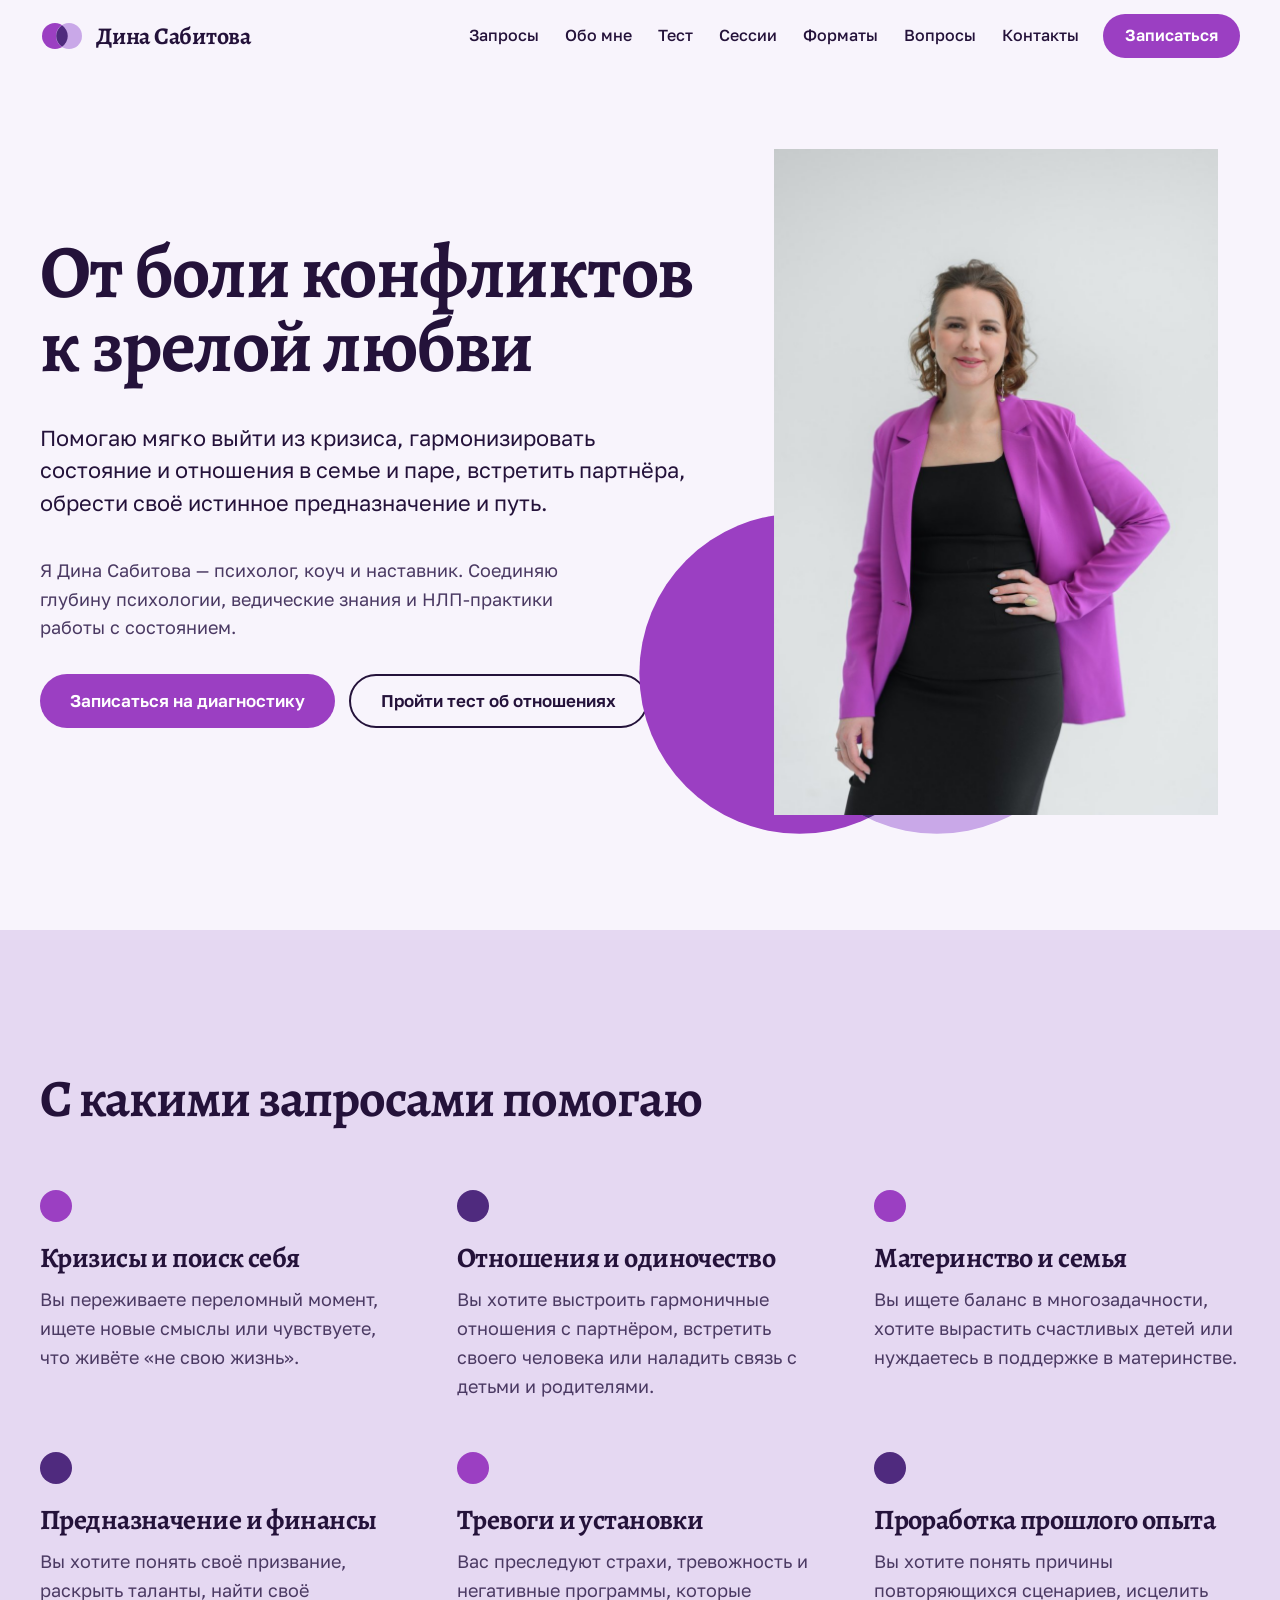
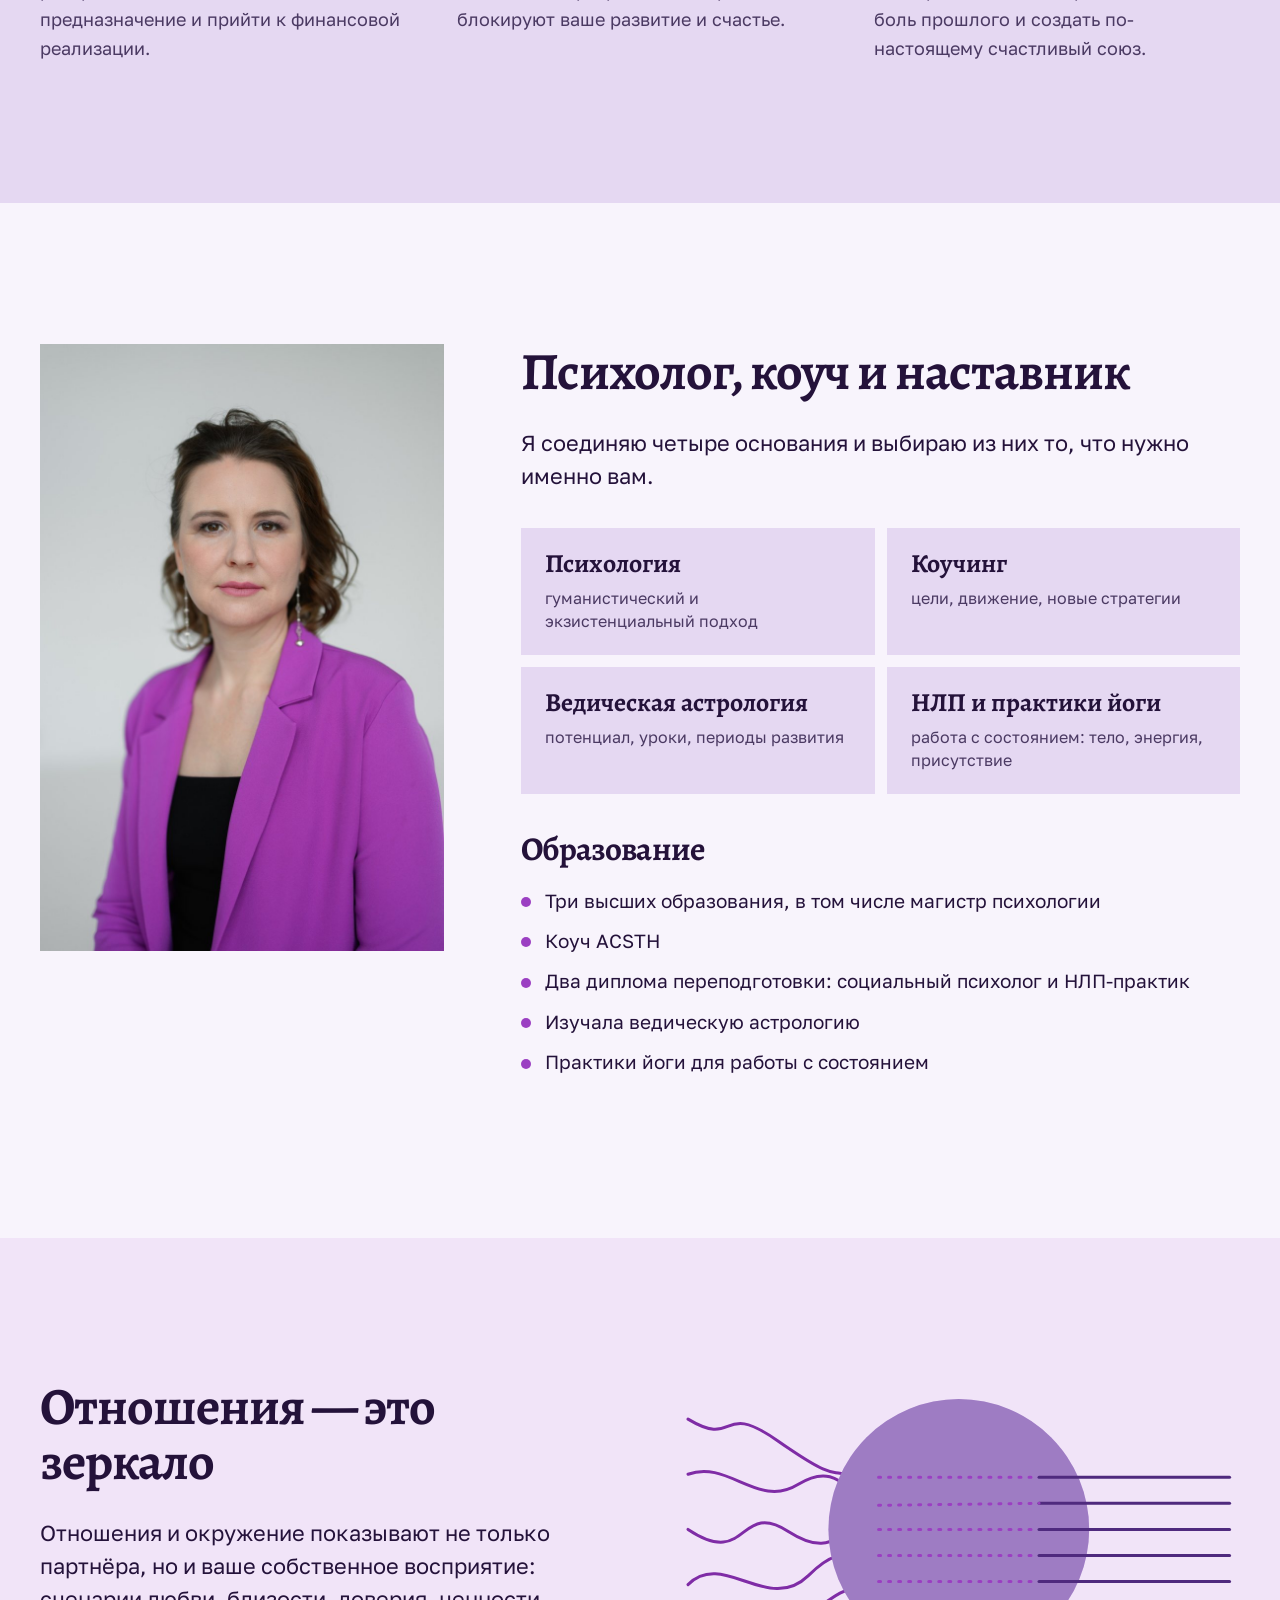
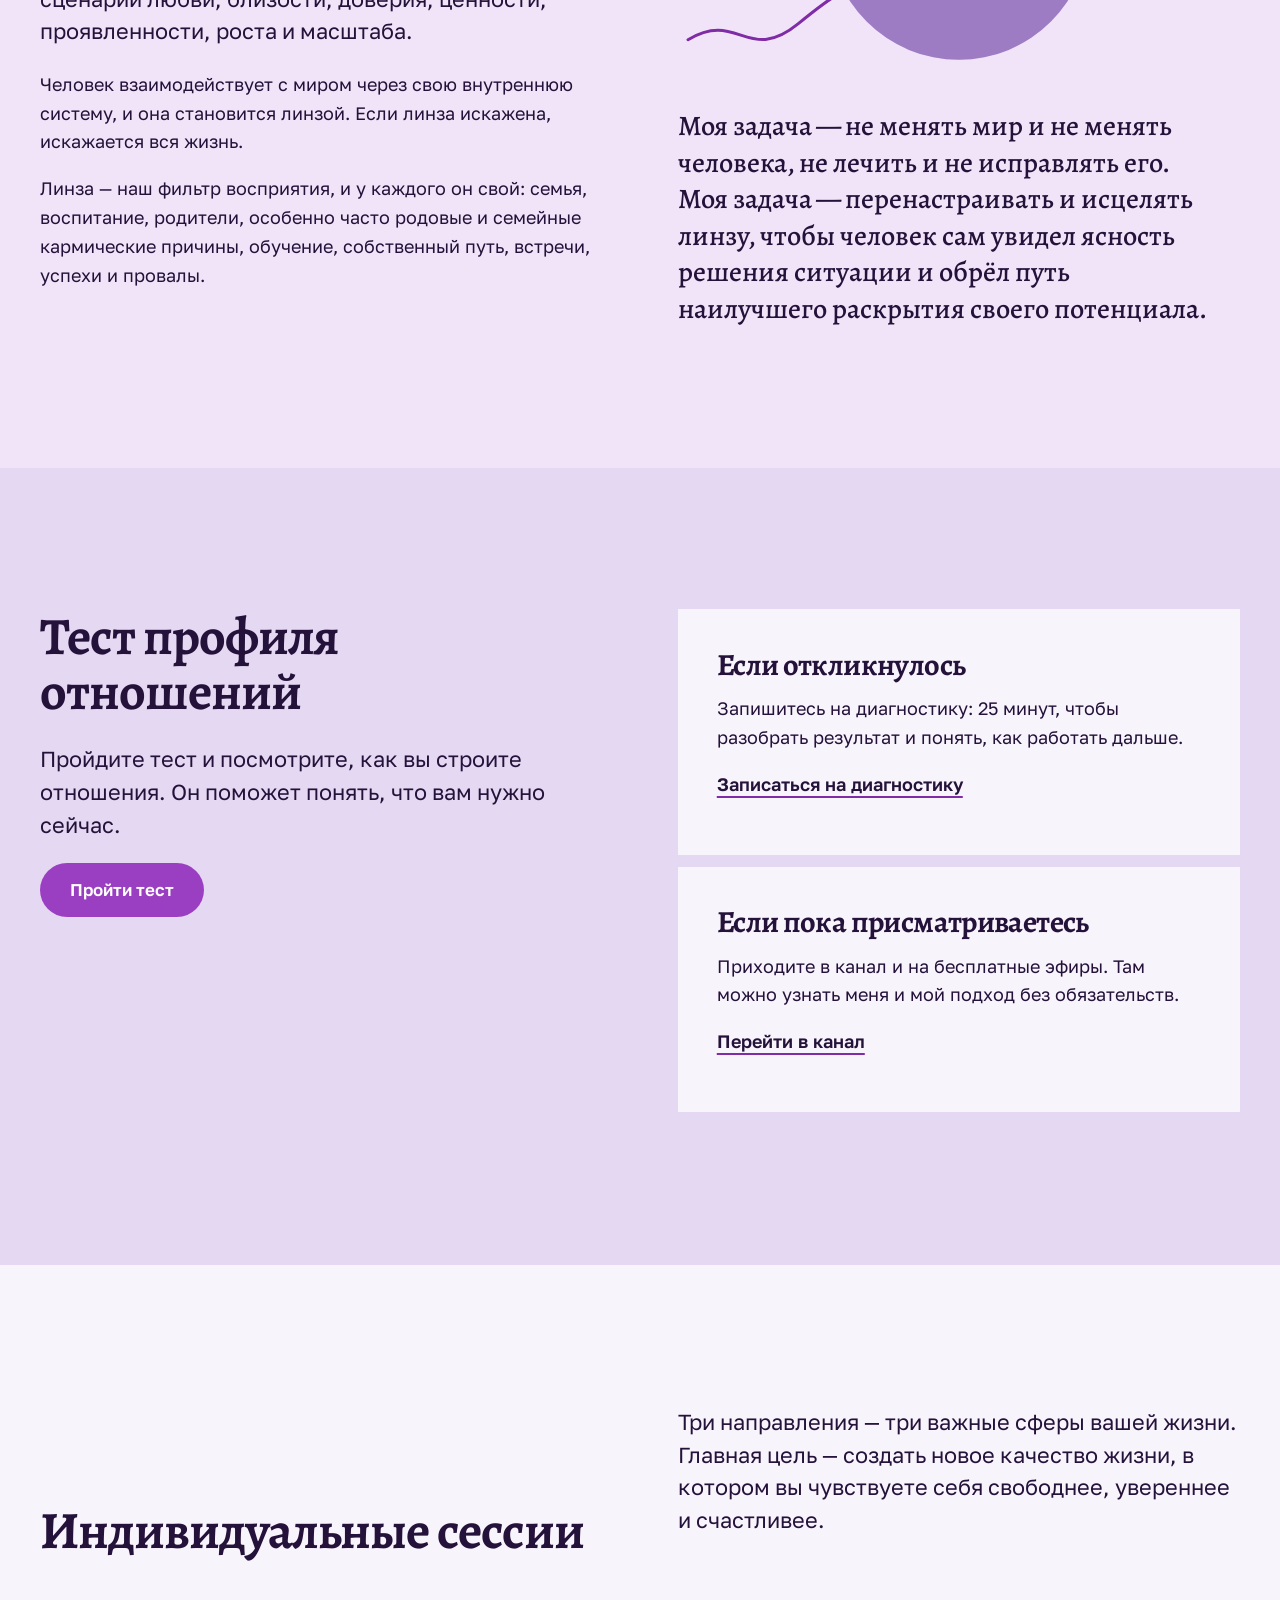
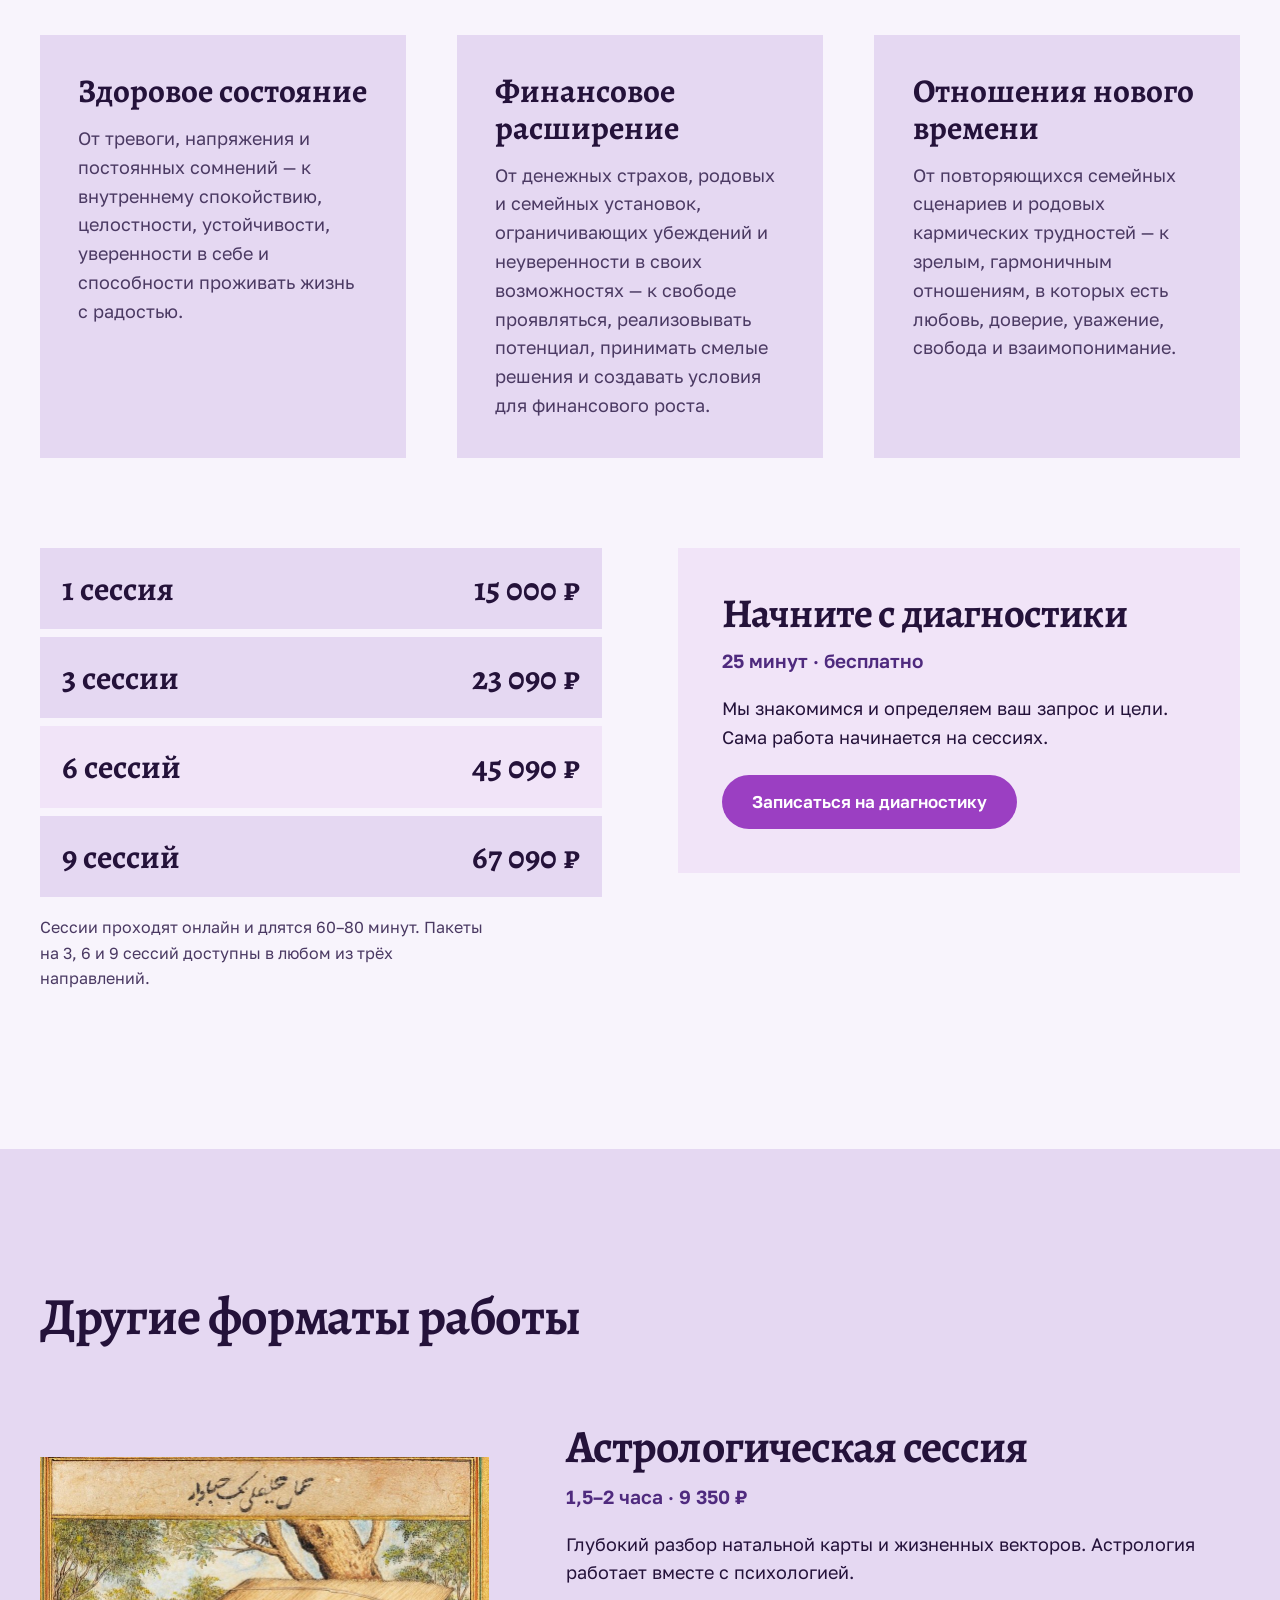
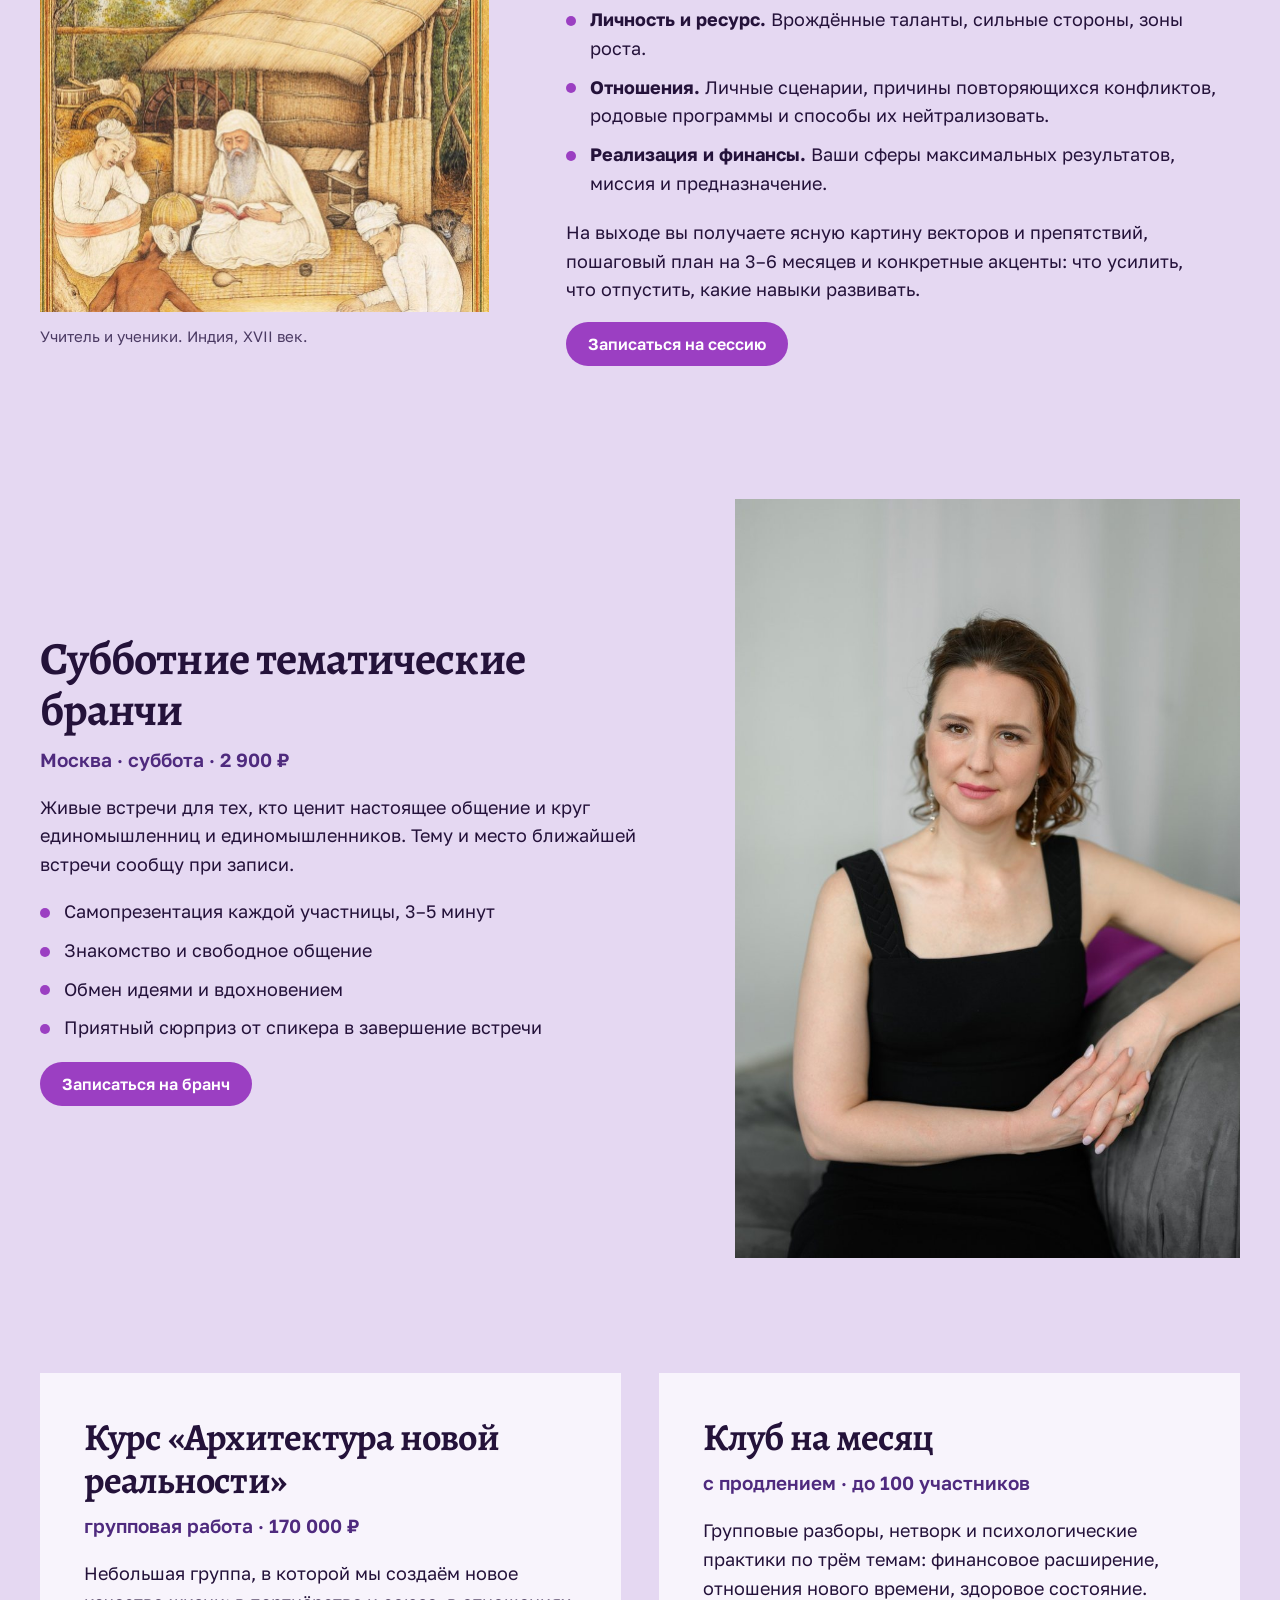
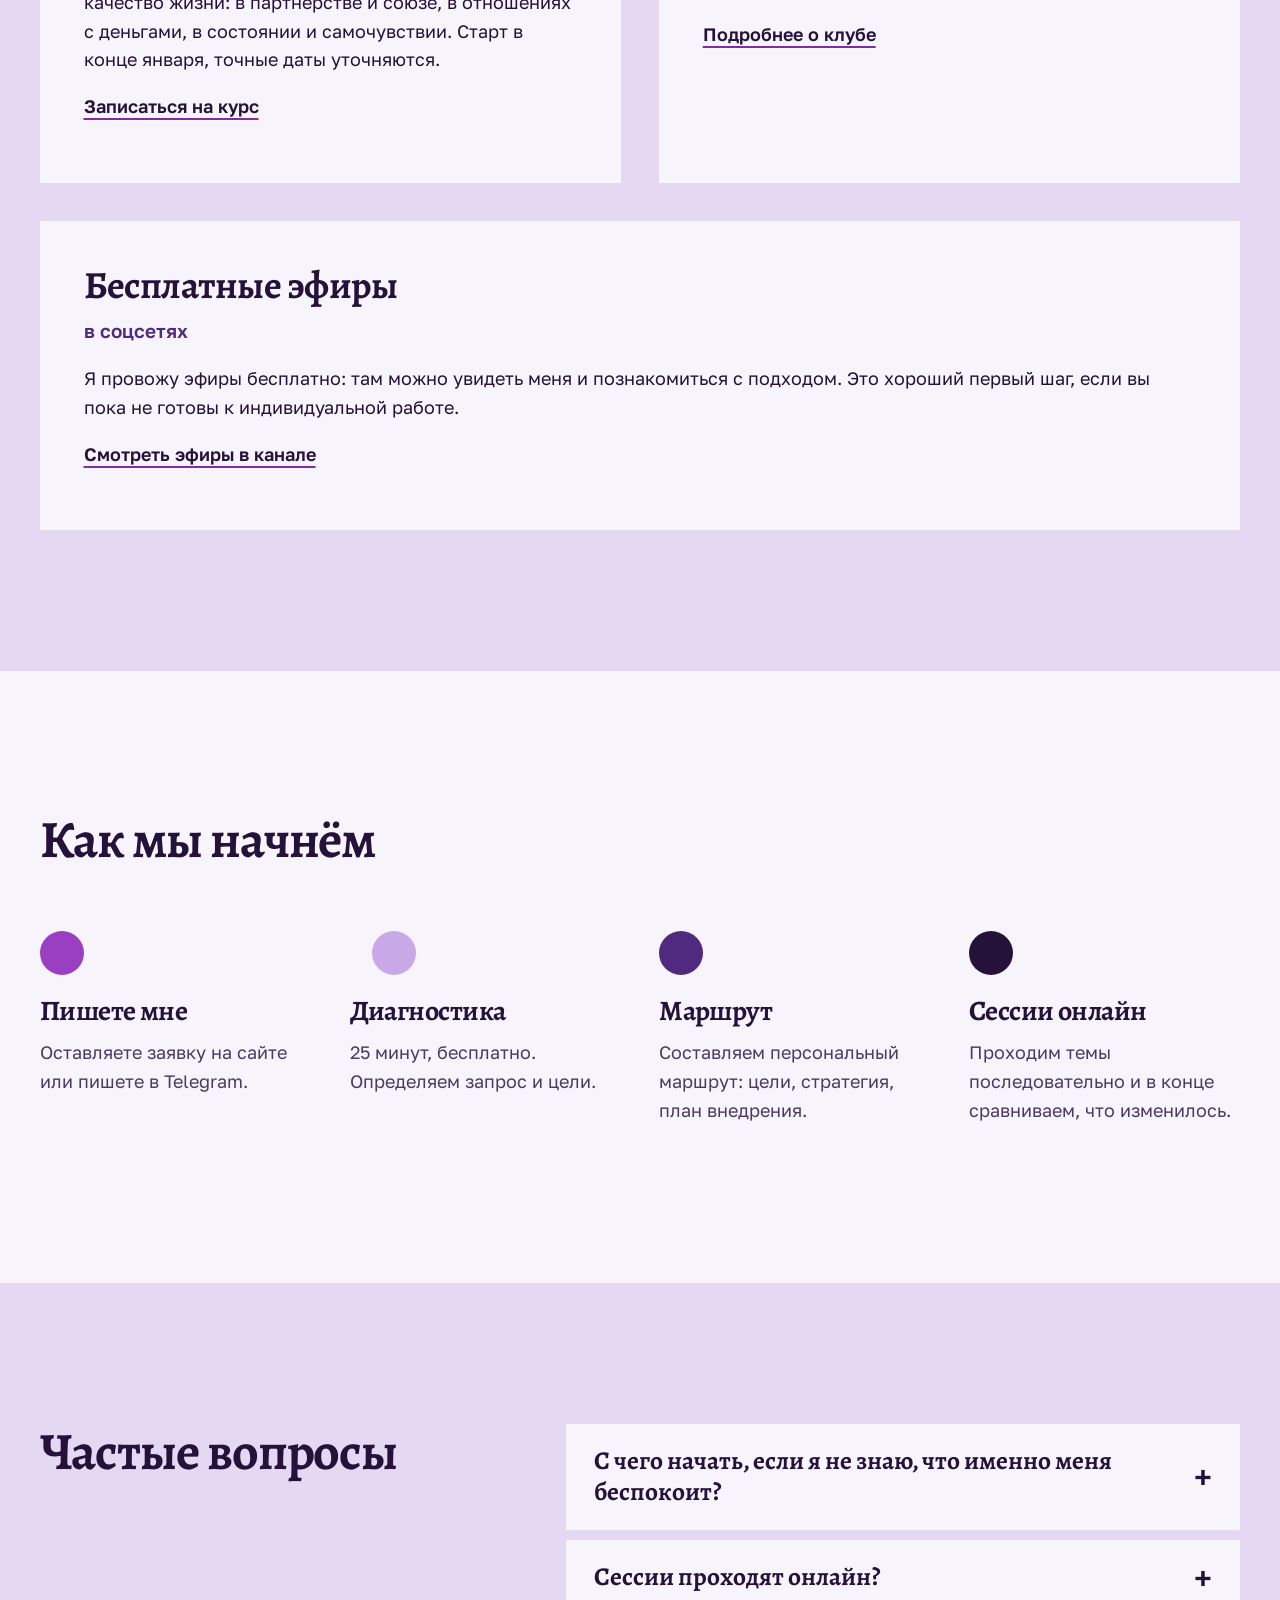
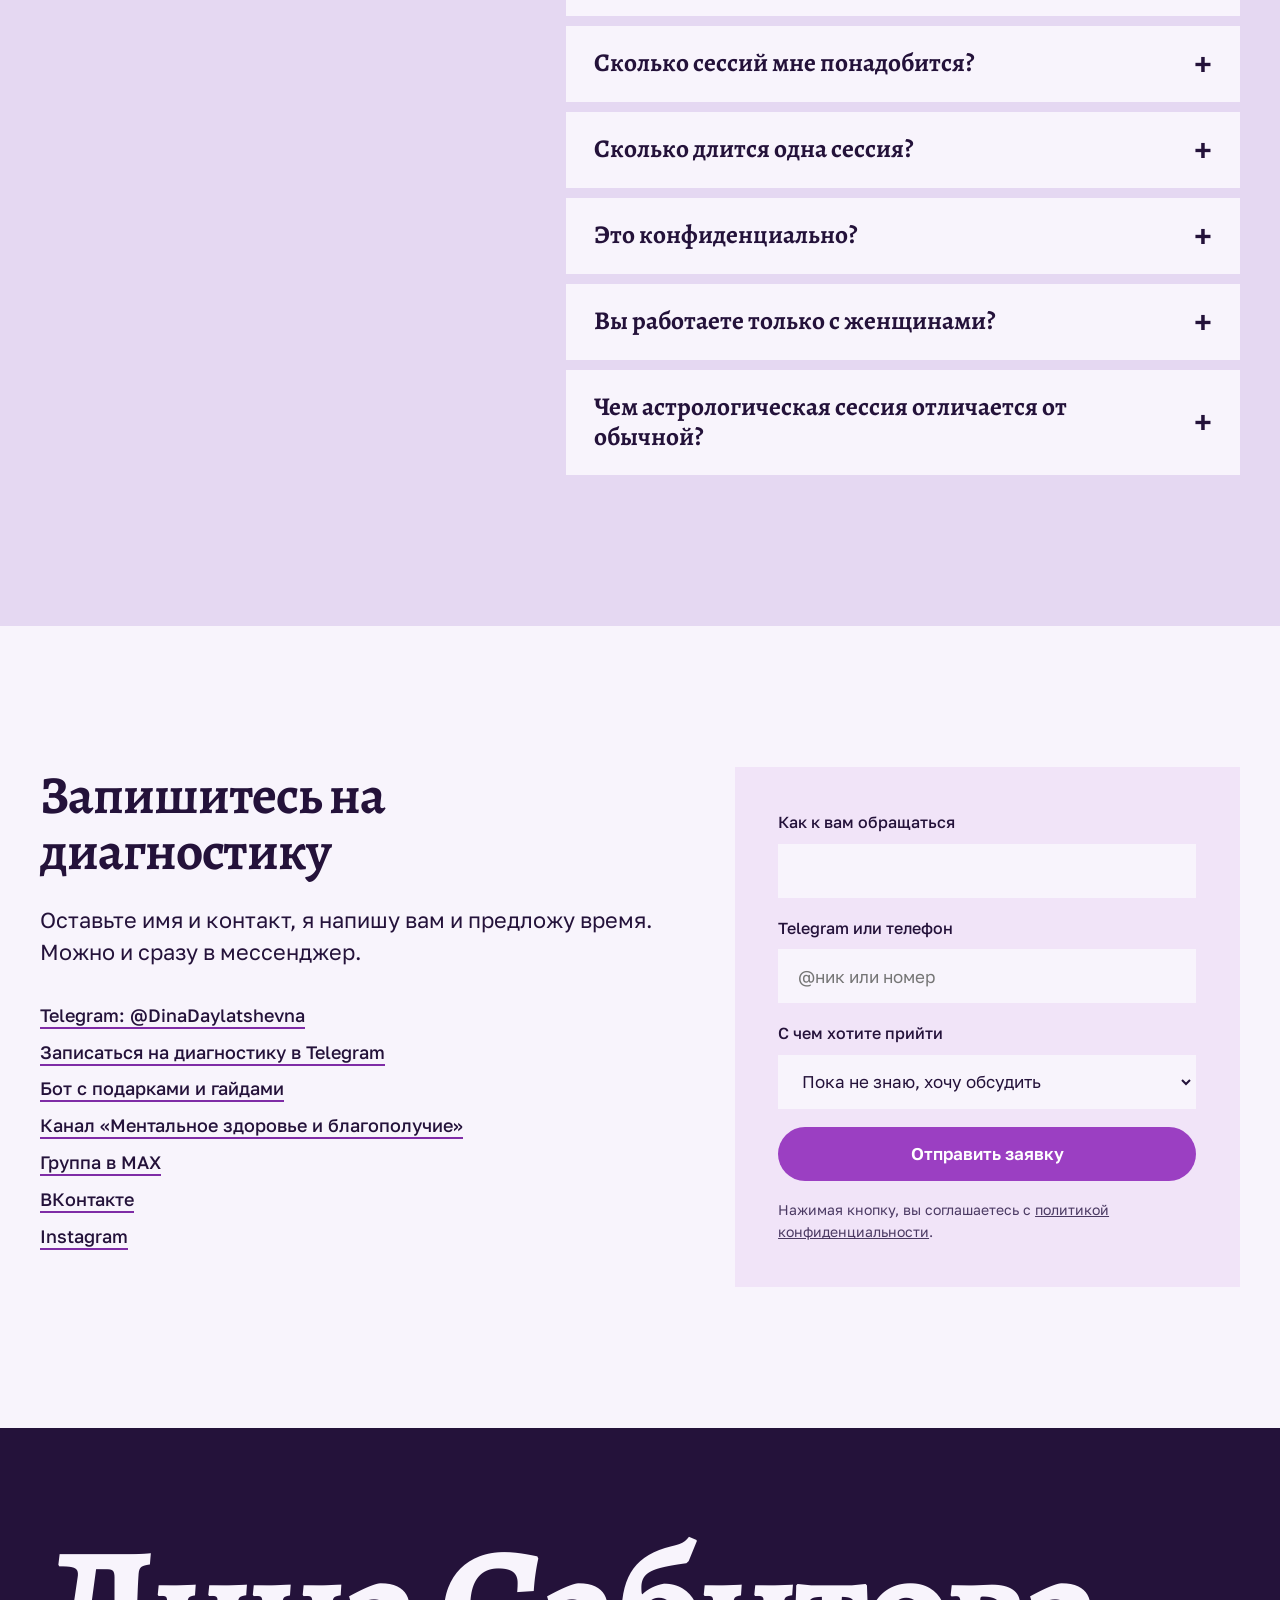
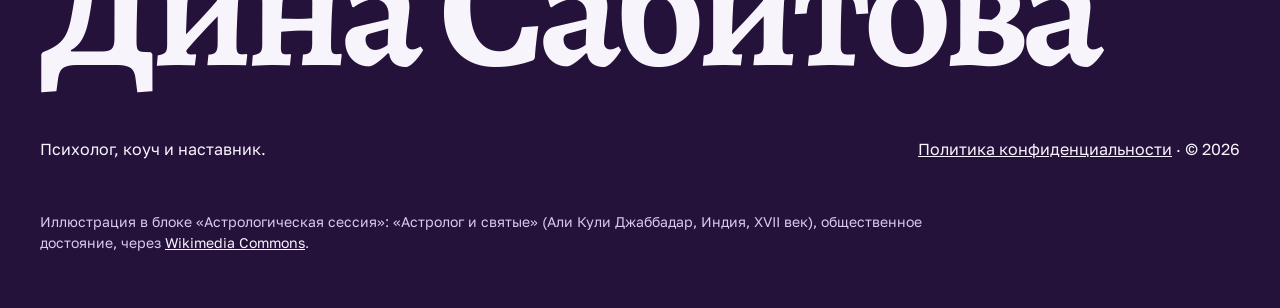
==== commit 3d083599: "Правки клиента: фиолетовая палитра, фото, тест RPT, диагностика, цены, блоки" ====
--- a/index.html
+++ b/index.html
@@ -3,12 +3,13 @@
 <head>
 <meta charset="UTF-8">
 <meta name="viewport" content="width=device-width, initial-scale=1.0">
-<title>Дина Сабитова — глубинный психолог по отношениям, коуч и наставник</title>
-<meta name="description" content="Дина Сабитова: психолог по отношениям, коуч и наставник. Индивидуальные сессии, астрологическая сессия, бранчи в Москве, клуб. Первая ознакомительная сессия бесплатно.">
+<title>Дина Сабитова — психолог, коуч и наставник по отношениям</title>
+<meta name="description" content="Дина Сабитова: психолог, коуч и наставник. Помогаю мягко выйти из кризиса, гармонизировать состояние и отношения, найти предназначение. Онлайн-сессии, астросессия, бранчи, курс и клуб. Диагностика 25 минут бесплатно.">
 <meta property="og:title" content="Дина Сабитова — психолог по отношениям">
-<meta property="og:description" content="От боли конфликтов к зрелой любви. Сессии, астросессия, бранчи, клуб.">
+<meta property="og:description" content="От боли конфликтов к зрелой любви. Сессии, астросессия, бранчи, курс, клуб.">
 <meta property="og:type" content="website">
-<link rel="icon" href="data:image/svg+xml,%3Csvg xmlns='http://www.w3.org/2000/svg' viewBox='0 0 64 64'%3E%3Ccircle cx='24' cy='32' r='20' fill='%23F4A62A'/%3E%3Ccircle cx='40' cy='32' r='20' fill='%239DD3CA'/%3E%3C/svg%3E">
+<meta property="og:image" content="img/hero.jpg">
+<link rel="icon" href="data:image/svg+xml,%3Csvg xmlns='http://www.w3.org/2000/svg' viewBox='0 0 64 64'%3E%3Ccircle cx='24' cy='32' r='20' fill='%239B3FC2'/%3E%3Ccircle cx='40' cy='32' r='20' fill='%23C9A8E8'/%3E%3C/svg%3E">
 <link rel="preconnect" href="https://fonts.googleapis.com">
 <link rel="preconnect" href="https://fonts.gstatic.com" crossorigin>
 <link href="https://fonts.googleapis.com/css2?family=Alegreya:wght@500;700&family=Golos+Text:wght@400;500;600&display=swap" rel="stylesheet">
@@ -19,12 +20,12 @@
 <header class="header" id="header">
   <div class="wrap header__inner">
     <a href="#top" class="logo" aria-label="Дина Сабитова — на главную">
-      <svg class="logo__mark" viewBox="0 0 44 28" aria-hidden="true"><circle cx="15" cy="14" r="13" fill="#F4A62A"/><circle cx="29" cy="14" r="13" fill="#9DD3CA"/><path d="M22 3.2a13 13 0 0 1 0 21.6a13 13 0 0 1 0-21.6z" fill="#1F6F6B"/></svg>
+      <svg class="logo__mark" viewBox="0 0 44 28" aria-hidden="true"><circle cx="15" cy="14" r="13" fill="#9B3FC2"/><circle cx="29" cy="14" r="13" fill="#C9A8E8"/><path d="M22 3.2a13 13 0 0 1 0 21.6a13 13 0 0 1 0-21.6z" fill="#4F2A7E"/></svg>
       <span>Дина Сабитова</span>
     </a>
     <nav class="nav" id="nav" aria-label="Разделы">
-      <a href="#pains">Запросы</a>
-      <a href="#method">Метод</a>
+      <a href="#asks">Запросы</a>
+      <a href="#method">Обо мне</a>
       <a href="#test">Тест</a>
       <a href="#prices">Сессии</a>
       <a href="#formats">Форматы</a>
@@ -43,98 +44,93 @@
   <div class="wrap hero__grid">
     <div class="hero__text">
       <h1>От боли конфликтов к зрелой любви</h1>
-      <p class="lead">Я Дина Сабитова — глубинный психолог, коуч и наставник. Помогаю пережить кризис, наладить отношения и найти своё дело. За плечами около тысячи консультаций.</p>
+      <p class="lead">Помогаю мягко выйти из кризиса, гармонизировать состояние и отношения в семье и паре, встретить партнёра, обрести своё истинное предназначение и путь.</p>
+      <p class="hero__who">Я Дина Сабитова — психолог, коуч и наставник. Соединяю глубину психологии, ведические знания и НЛП-практики работы с состоянием.</p>
       <div class="hero__actions">
-        <a href="#contact" class="btn">Записаться на бесплатную сессию</a>
+        <a href="#contact" class="btn">Записаться на диагностику</a>
         <a href="#test" class="btn btn--ghost">Пройти тест об отношениях</a>
       </div>
     </div>
-    <div class="hero__art" aria-hidden="true">
-      <svg class="duo" viewBox="0 0 640 340" data-duo data-gap="120">
+    <div class="hero__art">
+      <svg class="duo" viewBox="0 0 640 340" data-duo data-gap="120" aria-hidden="true">
         <defs><clipPath id="lensA"><circle class="duo__a" cx="170" cy="170" r="140"/></clipPath></defs>
-        <circle class="duo__a" cx="170" cy="170" r="140" fill="#F4A62A"/>
-        <circle class="duo__b" cx="290" cy="170" r="140" fill="#9DD3CA"/>
-        <circle class="duo__lens" cx="290" cy="170" r="140" fill="#1F6F6B" clip-path="url(#lensA)"/>
+        <circle class="duo__a" cx="170" cy="170" r="140" fill="#9B3FC2"/>
+        <circle class="duo__b" cx="290" cy="170" r="140" fill="#C9A8E8"/>
+        <circle class="duo__lens" cx="290" cy="170" r="140" fill="#4F2A7E" clip-path="url(#lensA)"/>
       </svg>
-      <p class="hero__caption">Два человека и то, что между ними. Назовём это «мы».</p>
-    </div>
-  </div>
-</section>
-
-<!-- PAINS -->
-<section class="sec sec--tint" id="pains">
-  <div class="wrap pains">
-    <div class="pains__head">
-      <h2>С чем приходят ко мне</h2>
-      <p>Женщины и мужчины от 35 до 45, у которых одно общее чувство: так, как сейчас, жить больше не хочется. Вот как они это говорят.</p>
-    </div>
-    <ul class="quotes">
-      <li>Ищу работу, которая будет нравиться</li>
-      <li>Хочу удачно выйти замуж</li>
-      <li>Нет понимания и доверия с мужем (женой)</li>
-      <li>Страшно начинать новое и менять работу</li>
-      <li>Не могу заработать, чтобы закрыть свои потребности</li>
+      <img class="hero__photo" src="img/hero.jpg" width="900" height="1350" alt="Дина Сабитова, психолог, коуч и наставник">
+    </div>
+  </div>
+</section>
+
+<!-- ASKS -->
+<section class="sec sec--tint" id="asks">
+  <div class="wrap asks">
+    <h2>С какими запросами помогаю</h2>
+    <ul class="asks__list">
+      <li><h3>Кризисы и поиск себя</h3><p>Вы переживаете переломный момент, ищете новые смыслы или чувствуете, что живёте «не свою жизнь».</p></li>
+      <li><h3>Отношения и одиночество</h3><p>Вы хотите выстроить гармоничные отношения с партнёром, встретить своего человека или наладить связь с детьми и родителями.</p></li>
+      <li><h3>Материнство и семья</h3><p>Вы ищете баланс в многозадачности, хотите вырастить счастливых детей или нуждаетесь в поддержке в материнстве.</p></li>
+      <li><h3>Предназначение и финансы</h3><p>Вы хотите понять своё призвание, раскрыть таланты, найти своё предназначение и прийти к финансовой реализации.</p></li>
+      <li><h3>Тревоги и установки</h3><p>Вас преследуют страхи, тревожность и негативные программы, которые блокируют ваше развитие и счастье.</p></li>
+      <li><h3>Проработка прошлого опыта</h3><p>Вы хотите понять причины повторяющихся сценариев, исцелить боль прошлого и создать по-настоящему счастливый союз.</p></li>
     </ul>
-    <p class="pains__foot">За этими фразами обычно стоят развод, кризис смысла, выгорание, прокрастинация, тревога и страхи. С этим мы и работаем.</p>
-  </div>
-</section>
-
-<!-- METHOD + ABOUT -->
+  </div>
+</section>
+
+<!-- ABOUT / METHOD -->
 <section class="sec" id="method">
   <div class="wrap method">
     <figure class="pic pic--tall">
-      <img src="img/ragamala.jpg" width="900" height="1585" alt="Индийская миниатюра: женщина и мужчина беседуют на террасе, слуга машет опахалом" loading="lazy">
-      <figcaption>Страница из серии Рагамала, Индия, XVII век. Раги там — это настроения, а не мелодии.</figcaption>
+      <img src="img/about.jpg" width="820" height="1230" alt="Дина Сабитова в фиолетовом жакете" loading="lazy">
     </figure>
     <div class="method__body">
-      <h2>Четыре основания, один маршрут</h2>
-      <p class="lead">Моё первое образование инженерное. Оно научило меня раскладывать сложное на части и объяснять человеческую психику простым языком. Сегодня я соединяю четыре основания.</p>
+      <h2>Психолог, коуч и наставник</h2>
+      <p class="lead">Я соединяю четыре основания и выбираю из них то, что нужно именно вам.</p>
       <dl class="found">
-        <div><dt>Психология</dt><dd>гуманистическая, экзистенциальная, глубинная</dd></div>
+        <div><dt>Психология</dt><dd>гуманистический и экзистенциальный подход</dd></div>
         <div><dt>Коучинг</dt><dd>цели, движение, новые стратегии</dd></div>
         <div><dt>Ведическая астрология</dt><dd>потенциал, уроки, периоды развития</dd></div>
-        <div><dt>Йога и практики состояния</dt><dd>тело, энергия, нервная система, присутствие</dd></div>
+        <div><dt>НЛП и практики йоги</dt><dd>работа с состоянием: тело, энергия, присутствие</dd></div>
       </dl>
-      <p>Всё это встроено в шесть уровней трансформации. Мы проходим их по очереди, не торопясь.</p>
-      <ul class="levels" aria-label="Шесть уровней трансформации">
-        <li>ум</li><li>сердце</li><li>тело</li><li>опыт</li><li>смысл</li><li>путь</li>
+      <h3 class="method__sub">Образование</h3>
+      <ul class="plain">
+        <li>Три высших образования, в том числе магистр психологии</li>
+        <li>Коуч ACSTH</li>
+        <li>Два диплома переподготовки: социальный психолог и НЛП-практик</li>
+        <li>Изучала ведическую астрологию</li>
+        <li>Практики йоги для работы с состоянием</li>
       </ul>
-      <p class="method__note">Около 1000 консультаций показали мне одно: человек приходит не просто с запросом, а с болью и ощущением тупика. И где-то рядом с ними живёт тихое желание выбраться и начать жить по-новому.</p>
-    </div>
-  </div>
-</section>
-
-<!-- DIALOG -->
-<section class="sec sec--sun" id="dialog">
-  <div class="wrap">
-    <figure class="pic pic--wide">
-      <img src="img/dance.jpg" width="1600" height="1110" alt="Индийская миниатюра: две женщины танцуют на лугу у пруда с лотосами, рядом музыканты" loading="lazy" data-drift>
-      <figcaption>Танцовщицы на берегу лотосового пруда. Кангра, Индия, конец XVIII века.</figcaption>
-    </figure>
-    <div class="dialog">
-      <div class="dialog__intro">
-        <h2>Ваши отношения — танец или борьба?</h2>
-        <p>Осознанные отношения — это не отсутствие конфликтов. Даже в конфликте в них остаются уважение, контакт и душевное тепло. То, как вы проясняете ситуацию, решает, куда придёт пара.</p>
-        <p>Вот как это звучит на деле.</p>
-      </div>
-      <ul class="pairs">
-        <li>
-          <strong>Я чувствую тревогу и страх, когда ты не обращаешь на меня внимания.</strong>
-          <s>Вместо: Ты не уделяешь мне внимания. Ты ленивый(ая).</s>
-        </li>
-        <li>
-          <strong>Я понимаю, что тебе трудно. Что я могу для тебя сделать?</strong>
-          <s>Вместо: Не у тебя одного такие проблемы, всем трудно.</s>
-        </li>
-        <li>
-          <strong>Как ты смотришь на то, чтобы…?</strong>
-          <s>Вместо: Советую тебе пойти на курсы и сесть на диету.</s>
-        </li>
-        <li>
-          <strong>Давай посмотрим на эту проблему вместе.</strong>
-          <s>Вместо: Ты опять за своё.</s>
-        </li>
-      </ul>
+    </div>
+  </div>
+</section>
+
+<!-- LENS -->
+<section class="sec sec--sun" id="lens">
+  <div class="wrap lens">
+    <div class="lens__text">
+      <h2>Отношения — это зеркало</h2>
+      <p class="lead">Отношения и окружение показывают не только партнёра, но и ваше собственное восприятие: сценарии любви, близости, доверия, ценности, проявленности, роста и масштаба.</p>
+      <p>Человек взаимодействует с миром через свою внутреннюю систему, и она становится линзой. Если линза искажена, искажается вся жизнь.</p>
+      <p>Линза — наш фильтр восприятия, и у каждого он свой: семья, воспитание, родители, особенно часто родовые и семейные кармические причины, обучение, собственный путь, встречи, успехи и провалы.</p>
+    </div>
+    <div class="lens__fig">
+      <svg viewBox="0 0 560 300" role="img" aria-label="Рассеянные линии проходят через линзу и выходят ровными">
+        <g fill="none" stroke="#7F2CA6" stroke-width="3" stroke-linecap="round">
+          <path d="M10 40 C60 70 40 20 100 62 S150 90 200 98"/>
+          <path d="M10 95 C50 80 80 130 120 105 S170 118 200 126"/>
+          <path d="M10 150 C70 190 60 120 110 152 S160 140 200 150"/>
+          <path d="M10 205 C45 170 90 235 130 196 S170 190 200 176"/>
+          <path d="M10 260 C60 230 70 285 120 244 S170 210 200 202"/>
+        </g>
+        <path d="M280 20 A130 130 0 0 1 280 280 A130 130 0 0 1 280 20 Z" fill="#C9A8E8"/>
+        <path d="M280 20 A130 130 0 0 1 280 280 A130 130 0 0 1 280 20 Z" fill="#4F2A7E" opacity=".35"/>
+        <g fill="none" stroke="#4F2A7E" stroke-width="3" stroke-linecap="round">
+          <path d="M360 98 H550"/><path d="M360 124 H550"/><path d="M360 150 H550"/><path d="M360 176 H550"/><path d="M360 202 H550"/>
+        </g>
+        <path d="M200 98 L360 98 M200 126 L360 124 M200 150 L360 150 M200 176 L360 176 M200 202 L360 202" stroke="#9B3FC2" stroke-width="3" fill="none" stroke-dasharray="2 8" stroke-linecap="round"/>
+      </svg>
+      <p class="lens__quote">Моя задача — не менять мир и не менять человека, не лечить и не исправлять его. Моя задача — перенастраивать и исцелять линзу, чтобы человек сам увидел ясность решения ситуации и обрёл путь наилучшего раскрытия своего потенциала.</p>
     </div>
   </div>
 </section>
@@ -142,31 +138,23 @@
 <!-- TEST -->
 <section class="sec sec--tint" id="test">
   <div class="wrap test">
-    <div class="test__head">
-      <h2>Где вы сейчас в отношениях?</h2>
-      <p>Восемь утверждений, ответ «да» или «нет». Круги покажут, насколько близко вы сейчас к партнёру и к себе.</p>
-      <svg class="duo duo--test" viewBox="0 0 640 340" data-duo data-gap="170" id="testDuo" role="img" aria-label="Два круга: чем меньше ответов «да», тем сильнее они пересекаются">
-        <defs><clipPath id="lensT"><circle class="duo__a" cx="170" cy="170" r="140"/></clipPath></defs>
-        <circle class="duo__a" cx="170" cy="170" r="140" fill="#F4A62A"/>
-        <circle class="duo__b" cx="340" cy="170" r="140" fill="#9DD3CA"/>
-        <circle class="duo__lens" cx="340" cy="170" r="140" fill="#1F6F6B" clip-path="url(#lensT)"/>
-      </svg>
-    </div>
-    <form class="quiz" id="quiz" aria-describedby="quizResult">
-      <ol class="quiz__list">
-        <li><fieldset><legend>Я часто чувствую, что партнёр не понимает меня.</legend><label><input type="radio" name="q1" value="1">Да</label><label><input type="radio" name="q1" value="0">Нет</label></fieldset></li>
-        <li><fieldset><legend>Когда мы ссоримся, я замыкаюсь или ухожу в молчание.</legend><label><input type="radio" name="q2" value="1">Да</label><label><input type="radio" name="q2" value="0">Нет</label></fieldset></li>
-        <li><fieldset><legend>Я часто думаю: «Если бы он (она) изменился, всё было бы лучше».</legend><label><input type="radio" name="q3" value="1">Да</label><label><input type="radio" name="q3" value="0">Нет</label></fieldset></li>
-        <li><fieldset><legend>Мне трудно прямо сказать, чего я хочу.</legend><label><input type="radio" name="q4" value="1">Да</label><label><input type="radio" name="q4" value="0">Нет</label></fieldset></li>
-        <li><fieldset><legend>Я чаще реагирую на боль обидой, чем разговором.</legend><label><input type="radio" name="q5" value="1">Да</label><label><input type="radio" name="q5" value="0">Нет</label></fieldset></li>
-        <li><fieldset><legend>Я чувствую тревогу, если партнёр становится отстранённым.</legend><label><input type="radio" name="q6" value="1">Да</label><label><input type="radio" name="q6" value="0">Нет</label></fieldset></li>
-        <li><fieldset><legend>Я часто чувствую, что отдаю больше, чем получаю.</legend><label><input type="radio" name="q7" value="1">Да</label><label><input type="radio" name="q7" value="0">Нет</label></fieldset></li>
-        <li><fieldset><legend>Я боюсь показаться слабым(ой) или «слишком эмоциональным(ой)».</legend><label><input type="radio" name="q8" value="1">Да</label><label><input type="radio" name="q8" value="0">Нет</label></fieldset></li>
-      </ol>
-      <div class="quiz__result" id="quizResult" aria-live="polite">
-        <p class="quiz__hint">Ответьте на все восемь утверждений, и здесь появится результат.</p>
-      </div>
-    </form>
+    <div class="test__main">
+      <h2>Тест профиля отношений</h2>
+      <p class="lead">Пройдите тест и посмотрите, как вы строите отношения. Он поможет понять, что вам нужно сейчас.</p>
+      <p><a class="btn" href="https://psytests.org/ipl/rpt-run.html" target="_blank" rel="noopener">Пройти тест</a></p>
+    </div>
+    <div class="test__paths">
+      <div>
+        <h3>Если откликнулось</h3>
+        <p>Запишитесь на диагностику: 25 минут, чтобы разобрать результат и понять, как работать дальше.</p>
+        <p><a class="link" href="#contact">Записаться на диагностику</a></p>
+      </div>
+      <div>
+        <h3>Если пока присматриваетесь</h3>
+        <p>Приходите в канал и на бесплатные эфиры. Там можно узнать меня и мой подход без обязательств.</p>
+        <p><a class="link" href="https://t.me/DSmental" target="_blank" rel="noopener">Перейти в канал</a></p>
+      </div>
+    </div>
   </div>
 </section>
 
@@ -175,56 +163,41 @@
   <div class="wrap">
     <div class="prices__head">
       <h2>Индивидуальные сессии</h2>
-      <p class="lead">Сессия идёт 60–80 минут. Начинаем с бесплатной ознакомительной: за 25 минут формулируем запрос, цели и ожидаемый результат. До начала работы и по её завершении мы делаем диагностику состояния, чтобы вы видели свой рост в фактах.</p>
-    </div>
+      <p class="lead">Три направления — три важные сферы вашей жизни. Главная цель — создать новое качество жизни, в котором вы чувствуете себя свободнее, увереннее и счастливее.</p>
+    </div>
+
+    <dl class="tracks">
+      <div>
+        <dt>Здоровое состояние</dt>
+        <dd>От тревоги, напряжения и постоянных сомнений — к внутреннему спокойствию, целостности, устойчивости, уверенности в себе и способности проживать жизнь с радостью.</dd>
+      </div>
+      <div>
+        <dt>Финансовое расширение</dt>
+        <dd>От денежных страхов, родовых и семейных установок, ограничивающих убеждений и неуверенности в своих возможностях — к свободе проявляться, реализовывать потенциал, принимать смелые решения и создавать условия для финансового роста.</dd>
+      </div>
+      <div>
+        <dt>Отношения нового времени</dt>
+        <dd>От повторяющихся семейных сценариев и родовых кармических трудностей — к зрелым, гармоничным отношениям, в которых есть любовь, доверие, уважение, свобода и взаимопонимание.</dd>
+      </div>
+    </dl>
 
     <div class="prices__grid">
       <div class="plist-wrap">
         <ul class="plist" aria-label="Стоимость пакетов сессий">
-          <li><span>1 сессия</span><b>8 690 ₽</b></li>
+          <li><span>1 сессия</span><b>15 000 ₽</b></li>
           <li><span>3 сессии</span><b>23 090 ₽</b></li>
           <li class="is-main"><span>6 сессий</span><b>45 090 ₽</b></li>
           <li><span>9 сессий</span><b>67 090 ₽</b></li>
         </ul>
-        <p class="plist__note">Пакет из 3 сессий выгоднее отдельных встреч на 2 980 ₽, из 6 сессий на 7 050 ₽, из 9 сессий на 11 120 ₽.</p>
-      </div>
-
-      <div class="prices__tracks">
-        <h3>Три направления, в каждом 3, 6 или 9 сессий</h3>
-        <dl>
-          <dt>Финансовое расширение</dt>
-          <dd>Денежное мышление, предназначение, карьерная стратегия и амбиции.</dd>
-          <dt>Отношения нового времени</dt>
-          <dd>Коммуникация, границы, повторяющиеся сценарии и союз со зрелой позиции.</dd>
-          <dt>Здоровое состояние</dt>
-          <dd>Мотивация, тревожность, страхи, прокрастинация, стресс и эмоции, которые мешают двигаться.</dd>
-        </dl>
-      </div>
-    </div>
-
-    <div class="topics">
-      <h3>Темы, которые мы раскрываем на сессиях</h3>
-      <p>Маршрут гибкий: в процессе мы меняем приоритеты и порядок тем под ваш актуальный запрос.</p>
-      <ol>
-        <li><b>Диагностика.</b> Фиксируем исходную точку и цели, расставляем приоритеты, составляем карту задач.</li>
-        <li><b>Личность и состояние.</b> Здоровье, энергия, образ «Я», навыки эмоциональной регуляции.</li>
-        <li><b>Отношения.</b> Коммуникация, границы и качество контактов с близкими.</li>
-        <li><b>Глубинные и кармические ситуации.</b> Готовимся к жизненным вызовам, укрепляем внутренние ресурсы.</li>
-        <li><b>Душа и саморазвитие.</b> Личный смысл, внутренние опоры, практики самосовершенствования.</li>
-        <li><b>Финансы и карьера.</b> Финансовое самочувствие, денежное мышление, вклад в общество.</li>
-        <li><b>Принятие себя и корней.</b> Родительские сценарии, целостный образ «Я».</li>
-        <li><b>Новые стратегии.</b> Обновляем модели поведения, настраиваем инфопоток, делаем мягкий инфодетокс.</li>
-        <li><b>Страхи и блоки.</b> Снимаем сопротивление изменениям, закрепляем результат, планируем дальше.</li>
-      </ol>
-    </div>
-
-    <ul class="results">
-      <li>Освобождение от внутренних ограничений и страхов</li>
-      <li>Ясная картина желаний и пути</li>
-      <li>Осознанная коммуникация в отношениях</li>
-      <li>Рост самооценки и энергии, системные привычки изменений</li>
-    </ul>
-    <p class="prices__cta"><a href="#contact" class="btn">Записаться на бесплатную сессию</a></p>
+        <p class="plist__note">Сессии проходят онлайн и длятся 60–80 минут. Пакеты на 3, 6 и 9 сессий доступны в любом из трёх направлений.</p>
+      </div>
+      <div class="diag">
+        <h3>Начните с диагностики</h3>
+        <p class="fmt__meta">25 минут · бесплатно</p>
+        <p>Мы знакомимся и определяем ваш запрос и цели. Сама работа начинается на сессиях.</p>
+        <p><a href="https://t.me/m/1aRt1kjPNzMy" class="btn" target="_blank" rel="noopener">Записаться на диагностику</a></p>
+      </div>
+    </div>
   </div>
 </section>
 
@@ -255,28 +228,27 @@
     <article class="fmt fmt--brunch">
       <div class="fmt__body">
         <h3>Субботние тематические бранчи</h3>
-        <p class="fmt__meta">Москва · суббота, 12:00–15:00 · 1 089 ₽</p>
-        <p>Живые встречи в ресторане в центре Москвы для тех, кто ценит настоящее общение. До 10 человек.</p>
+        <p class="fmt__meta">Москва · суббота · 2 900 ₽</p>
+        <p>Живые встречи для тех, кто ценит настоящее общение и круг единомышленниц и единомышленников. Тему и место ближайшей встречи сообщу при записи.</p>
         <ul class="plain">
-          <li>Говорим о настоящем: о конфликтах, ролях, чувствах, семье и партнёрстве, без масок и суеты.</li>
-          <li>Получаем новые взгляды на свою ситуацию и поддержку круга.</li>
-          <li>Работаем с практиками и кейсами и чувствуем, что мы не одни.</li>
+          <li>Самопрезентация каждой участницы, 3–5 минут</li>
+          <li>Знакомство и свободное общение</li>
+          <li>Обмен идеями и вдохновением</li>
+          <li>Приятный сюрприз от спикера в завершение встречи</li>
         </ul>
-        <p>В подарок закрытый чат бранча со статьями, практиками и гайдами.</p>
         <p><a href="#contact" class="btn btn--sm">Записаться на бранч</a></p>
       </div>
       <figure class="pic">
-        <img src="img/tuti.jpg" width="1100" height="732" alt="Индийская миниатюра: придворные музыкантши и учёный перед правителем на троне" loading="lazy">
-        <figcaption>Беседа при дворе. Иллюстрация к «Тути-наме», Индия, XVI век.</figcaption>
+        <img src="img/brunch.jpg" width="820" height="1230" alt="Дина Сабитова сидит на диване в чёрном платье" loading="lazy">
       </figure>
     </article>
 
     <div class="group">
       <article>
         <h3>Курс «Архитектура новой реальности»</h3>
-        <p class="fmt__meta">групповая работа · набор раз в три месяца</p>
-        <p>Небольшая группа, в которой мы строим новую картину жизни: смыслы, отношения, деньги и состояние. Стоимость и дату ближайшего потока сообщу по запросу.</p>
-        <p><a class="link" href="#contact">Узнать о ближайшем потоке</a></p>
+        <p class="fmt__meta">групповая работа · 170 000 ₽</p>
+        <p>Небольшая группа, в которой мы создаём новое качество жизни: в партнёрстве и союзе, в отношениях с деньгами, в состоянии и самочувствии. Старт в конце января, точные даты уточняются.</p>
+        <p><a class="link" href="#contact">Записаться на курс</a></p>
       </article>
       <article>
         <h3>Клуб на месяц</h3>
@@ -284,6 +256,12 @@
         <p>Групповые разборы, нетворк и психологические практики по трём темам: финансовое расширение, отношения нового времени, здоровое состояние.</p>
         <p><a class="link" href="https://lcvr.net/a8kf" target="_blank" rel="noopener">Подробнее о клубе</a></p>
       </article>
+      <article>
+        <h3>Бесплатные эфиры</h3>
+        <p class="fmt__meta">в соцсетях</p>
+        <p>Я провожу эфиры бесплатно: там можно увидеть меня и познакомиться с подходом. Это хороший первый шаг, если вы пока не готовы к индивидуальной работе.</p>
+        <p><a class="link" href="https://t.me/DSmental" target="_blank" rel="noopener">Смотреть эфиры в канале</a></p>
+      </article>
     </div>
   </div>
 </section>
@@ -294,9 +272,9 @@
     <h2>Как мы начнём</h2>
     <ol class="steps">
       <li><h3>Пишете мне</h3><p>Оставляете заявку на сайте или пишете в Telegram.</p></li>
-      <li><h3>Ознакомительная сессия</h3><p>Бесплатно. Формулируем запрос, цели и ожидаемый результат.</p></li>
-      <li><h3>Диагностика и маршрут</h3><p>Фиксируем исходную точку и составляем персональный маршрут: цели, стратегия, план внедрения.</p></li>
-      <li><h3>Работа и вторая диагностика</h3><p>Проходим темы последовательно. В конце сравниваем, что изменилось.</p></li>
+      <li><h3>Диагностика</h3><p>25 минут, бесплатно. Определяем запрос и цели.</p></li>
+      <li><h3>Маршрут</h3><p>Составляем персональный маршрут: цели, стратегия, план внедрения.</p></li>
+      <li><h3>Сессии онлайн</h3><p>Проходим темы последовательно и в конце сравниваем, что изменилось.</p></li>
     </ol>
   </div>
 </section>
@@ -306,12 +284,12 @@
   <div class="wrap faq">
     <h2>Частые вопросы</h2>
     <div class="faq__list">
-      <details class="faq__item"><summary>С чего начать, если я не знаю, что именно меня беспокоит?</summary><p>С бесплатной ознакомительной сессии. За 25 минут мы выясним запрос, сформулируем цели и поймём, какой формат вам подходит. Никаких обязательств после неё нет.</p></details>
-      <details class="faq__item"><summary>Сколько сессий мне понадобится?</summary><p>Количество сессий зависит от вашего запроса и текущей ситуации. Пакеты рассчитаны на 3, 6 или 9 сессий, а маршрут остаётся гибким: приоритеты и порядок тем можно менять по ходу.</p></details>
+      <details class="faq__item"><summary>С чего начать, если я не знаю, что именно меня беспокоит?</summary><p>С диагностики на 25 минут. Она бесплатная: мы определим запрос, сформулируем цели и поймём, какой формат вам подходит.</p></details>
+      <details class="faq__item"><summary>Сессии проходят онлайн?</summary><p>Да, индивидуальные сессии проходят онлайн, из любой точки мира. Бранчи проходят очно в Москве.</p></details>
+      <details class="faq__item"><summary>Сколько сессий мне понадобится?</summary><p>Это зависит от вашего запроса и текущей ситуации. Пакеты рассчитаны на 3, 6 или 9 сессий, а маршрут остаётся гибким: приоритеты и порядок тем можно менять по ходу.</p></details>
       <details class="faq__item"><summary>Сколько длится одна сессия?</summary><p>От 60 до 80 минут. Астрологическая сессия длится 1,5–2 часа.</p></details>
-      <details class="faq__item"><summary>Что такое две диагностики?</summary><p>Одну мы делаем до начала работы, другую по её завершении. Так видно исходную точку и результат, а не только ощущения.</p></details>
       <details class="faq__item"><summary>Это конфиденциально?</summary><p>Да. Конфиденциальность и бережная, безоценочная позиция — базовые принципы моей работы.</p></details>
-      <details class="faq__item"><summary>Вы работаете только с женщинами?</summary><p>Нет, ко мне приходят и женщины, и мужчины. Тест выше написан на примере женской роли, а сама работа строится под ваш запрос.</p></details>
+      <details class="faq__item"><summary>Вы работаете только с женщинами?</summary><p>Нет, ко мне приходят и женщины, и мужчины. Работа строится под ваш запрос.</p></details>
       <details class="faq__item"><summary>Чем астрологическая сессия отличается от обычной?</summary><p>Это разбор натальной карты в сочетании с психологией: таланты, сценарии в отношениях, сферы реализации. На выходе вы получаете план на 3–6 месяцев.</p></details>
     </div>
   </div>
@@ -321,13 +299,14 @@
 <section class="sec" id="contact">
   <div class="wrap contact">
     <div class="contact__text">
-      <h2>Бесплатная ознакомительная сессия</h2>
+      <h2>Запишитесь на диагностику</h2>
       <p class="lead">Оставьте имя и контакт, я напишу вам и предложу время. Можно и сразу в мессенджер.</p>
       <ul class="links">
         <li><a href="https://t.me/DinaDaylatshevna" target="_blank" rel="noopener">Telegram: @DinaDaylatshevna</a></li>
+        <li><a href="https://t.me/m/1aRt1kjPNzMy" target="_blank" rel="noopener">Записаться на диагностику в Telegram</a></li>
+        <li><a href="https://t.me/dinaa_sabitova_bot?start=b_US0uHBzy8X" target="_blank" rel="noopener">Бот с подарками и гайдами</a></li>
+        <li><a href="https://t.me/DSmental" target="_blank" rel="noopener">Канал «Ментальное здоровье и благополучие»</a></li>
         <li><a href="https://max.ru/join/LyjbjHqvgVhlkQr9Xz1zSgCrf7DVstmMvZmdCIh5Bag" target="_blank" rel="noopener">Группа в MAX</a></li>
-        <li><a href="https://t.me/DSmental" target="_blank" rel="noopener">Канал «Ментальное здоровье и благополучие»</a></li>
-        <li><a href="https://t.me/dina_sabitova_bot?start=b_Ki9jyuUwPd" target="_blank" rel="noopener">Чат-бот Дины в Telegram</a></li>
         <li><a href="https://vk.ru/dina_sabitova_couch" target="_blank" rel="noopener">ВКонтакте</a></li>
         <li><a href="https://www.instagram.com/dina.sabitova_" target="_blank" rel="noopener">Instagram</a></li>
       </ul>
@@ -341,20 +320,19 @@
       </label>
       <label>С чем хотите прийти
         <select name="topic">
-          <option value="Не знаю, нужна консультация">Пока не знаю, хочу обсудить</option>
-          <option>Кризис и поиск себя</option>
+          <option value="Пока не знаю, хочу обсудить">Пока не знаю, хочу обсудить</option>
+          <option>Кризисы и поиск себя</option>
           <option>Отношения и одиночество</option>
           <option>Материнство и семья</option>
           <option>Предназначение и финансы</option>
           <option>Тревоги и установки</option>
-          <option>Проработка прошлого опыта и травм</option>
+          <option>Проработка прошлого опыта</option>
           <option>Астрологическая сессия</option>
           <option>Субботний бранч</option>
           <option>Курс «Архитектура новой реальности»</option>
           <option>Клуб</option>
         </select>
       </label>
-      <input type="hidden" name="test_result" value="">
       <input type="text" name="_gotcha" style="display:none" tabindex="-1" autocomplete="off">
       <button type="submit" class="btn">Отправить заявку</button>
       <p class="form__note">Нажимая кнопку, вы соглашаетесь с <a href="privacy.html">политикой конфиденциальности</a>.</p>
@@ -368,10 +346,10 @@
   <div class="wrap">
     <p class="footer__name">Дина Сабитова</p>
     <div class="footer__row">
-      <p>Глубинный психолог по отношениям, коуч и наставник.</p>
+      <p>Психолог, коуч и наставник.</p>
       <p><a href="privacy.html">Политика конфиденциальности</a> · © <span id="year">2026</span></p>
     </div>
-    <p class="credits">Иллюстрации: индийская миниатюра из открытых коллекций. «Страница из серии Рагамала» (Раджастхан, Бунди) и «Страница из Тути-наме» — Cleveland Museum of Art, CC0, через <a href="https://commons.wikimedia.org/wiki/File:India,_Rajasthan,_Bundi_-_A_page_form_a_Ragamala_series-_Ramakali_Ragini_of_Hindol_Raga_-_2018.156_-_Cleveland_Museum_of_Art.tif">Wikimedia Commons</a>; «Боги поют и танцуют для Шивы и Парвати» (Кхушала, Индия, конец XVIII века) и «Астролог и святые» (Али Кули Джаббадар) — общественное достояние, через <a href="https://commons.wikimedia.org/wiki/File:Attributed_to_Khushala,_Indian,_active_late_18th_century_-_The_Gods_Sing_and_Dance_for_Shiva_and_Parvati_-_Google_Art_Project.jpg">Wikimedia Commons</a>.</p>
+    <p class="credits">Иллюстрация в блоке «Астрологическая сессия»: «Астролог и святые» (Али Кули Джаббадар, Индия, XVII век), общественное достояние, через <a href="https://commons.wikimedia.org/wiki/File:Painting_of_an_astrologer_and_holy_men,_possibly_depicting_Guru_Amar_Das,_attributed_to_%27Ali_Quli_Jabbadar,_after_Govardhan,_circa_late_17th_century.jpg">Wikimedia Commons</a>.</p>
   </div>
 </footer>
 
--- a/styles.css
+++ b/styles.css
@@ -1,13 +1,13 @@
 :root {
-  --ground: #F3F6F4;
-  --ink: #12282C;
-  --ink-soft: #3A4F54;
-  --accent: #F4A62A;
-  --accent-dark: #D98E12;
-  --aqua: #D6E8E4;
-  --sun: #FBE7BF;
-  --teal: #1F6F6B;
-  --circ: #9DD3CA;
+  --ground: #F8F4FC;
+  --ink: #24123A;
+  --ink-soft: #4B3A63;
+  --accent: #9B3FC2;
+  --accent-dark: #7F2CA6;
+  --aqua: #E5D8F2;
+  --sun: #F1E4F8;
+  --teal: #4F2A7E;
+  --circ: #C9A8E8;
   --pad: clamp(16px, 4vw, 40px);
   --font-head: 'Alegreya', Georgia, serif;
   --font-body: 'Golos Text', system-ui, sans-serif;
@@ -30,18 +30,18 @@
 .lead { font-size: clamp(19px, 1.7vw, 24px); line-height: 1.5; max-width: 62ch; }
 
 /* BUTTONS: flat, fully round */
-.btn { display: inline-flex; align-items: center; justify-content: center; min-height: 54px; padding: 0 30px; border: 0; border-radius: 999px; background: var(--accent); color: var(--ink); font: 600 17px/1.2 var(--font-body); text-decoration: none; cursor: pointer; transition: transform .2s ease, background-color .2s ease; text-align: center; }
+.btn { display: inline-flex; align-items: center; justify-content: center; min-height: 54px; padding: 0 30px; border: 0; border-radius: 999px; background: var(--accent); color: #fff; font: 600 17px/1.2 var(--font-body); text-decoration: none; cursor: pointer; transition: transform .2s ease, background-color .2s ease; text-align: center; }
 .btn:hover { background: var(--accent-dark); transform: translateY(-2px); }
 .btn:active { transform: translateY(0) scale(.98); }
 .btn--sm { min-height: 44px; padding: 0 22px; font-size: 16px; }
-.btn--ghost { background: transparent; border: 2px solid var(--ink); }
+.btn--ghost { background: transparent; color: var(--ink); border: 2px solid var(--ink); }
 .btn--ghost:hover { background: var(--ink); color: var(--ground); }
 .link { font-weight: 600; text-decoration: underline; text-decoration-thickness: 2px; text-underline-offset: 5px; text-decoration-color: var(--accent-dark); }
 .link:hover { text-decoration-color: var(--ink); }
 
 /* HEADER */
 .header { position: sticky; top: 0; z-index: 50; background: var(--ground); }
-.header.scrolled { /* taste-skill-ignore */ box-shadow: 0 6px 18px rgba(18,40,44,.08); }
+.header.scrolled { /* taste-skill-ignore */ box-shadow: 0 6px 18px rgba(36,18,58,.08); }
 .header__inner { display: flex; align-items: center; gap: 24px; min-width: 0; height: 72px; }
 .logo { display: flex; align-items: center; gap: 12px; text-decoration: none; flex-shrink: 0; font: 700 24px/1 var(--font-head); letter-spacing: -0.01em; }
 .logo__mark { width: 44px; height: 28px; }
@@ -61,22 +61,12 @@
 
 /* HERO */
 .hero { padding: clamp(40px, 6vw, 88px) 0 clamp(72px, 9vw, 140px); overflow: hidden; }
-.hero__grid { display: grid; grid-template-columns: 1.3fr .7fr; gap: clamp(24px, 4vw, 64px); align-items: center; }
+.hero__grid { display: grid; grid-template-columns: 1.15fr .85fr; gap: clamp(24px, 4vw, 64px); align-items: center; }
 .hero h1 { margin-bottom: clamp(24px, 3vw, 40px); }
 .hero .lead { margin-bottom: 36px; }
 .hero__actions { display: flex; flex-wrap: wrap; gap: 14px; }
-.hero__art { position: relative; margin-right: calc(var(--pad) * -1); }
-.hero__art .duo { width: 128%; max-width: none; margin-left: -8%; }
 .hero__caption { margin: 20px 0 0; font-size: 16px; color: var(--ink-soft); max-width: 30ch; }
 .duo circle { transition: cx .7s cubic-bezier(.2,.7,.2,1); }
-
-/* PAINS */
-.pains { display: grid; grid-template-columns: .8fr 1.2fr; gap: clamp(32px, 6vw, 96px); align-items: start; }
-.pains__head p { max-width: 38ch; margin-top: 24px; color: var(--ink-soft); font-size: 19px; }
-.quotes li { position: relative; padding: 0 0 clamp(18px, 2.2vw, 30px) 52px; font: 500 clamp(26px, 3.4vw, 46px)/1.12 var(--font-head); letter-spacing: -0.01em; }
-.quotes li::before { content: ""; position: absolute; left: 0; top: .22em; width: 28px; height: 28px; border-radius: 50%; background: var(--accent); }
-.quotes li:nth-child(even)::before { background: var(--teal); }
-.pains__foot { grid-column: 2; font-size: 19px; max-width: 52ch; margin-top: 12px; }
 
 /* METHOD */
 .method { display: grid; grid-template-columns: .72fr 1.28fr; gap: clamp(32px, 6vw, 96px); align-items: start; }
@@ -84,6 +74,7 @@
 .pic img { width: 100%; height: auto; background: var(--aqua); }
 .pic figcaption { margin-top: 12px; font-size: 15px; color: var(--ink-soft); max-width: 50ch; }
 .pic--tall { position: sticky; top: 96px; }
+.pic--tall img { max-height: 760px; object-fit: cover; object-position: 50% 15%; }
 .method__body h2 { margin-bottom: 28px; }
 .method__body .lead { margin-bottom: 36px; }
 .found { margin: 0 0 36px; display: grid; grid-template-columns: 1fr 1fr; gap: 12px; }
@@ -91,39 +82,8 @@
 .found dt { font: 700 26px/1.1 var(--font-head); margin-bottom: 8px; }
 .found dd { margin: 0; color: var(--ink-soft); font-size: 16px; line-height: 1.45; }
 .levels { display: flex; flex-wrap: wrap; gap: 10px; margin: 8px 0 40px; }
-.levels li { background: var(--accent); border-radius: 999px; padding: 10px 24px; font: 600 20px/1 var(--font-head); }
+.levels li { background: var(--accent); color:#fff; border-radius: 999px; padding: 10px 24px; font: 600 20px/1 var(--font-head); }
 .method__note { font: 500 clamp(22px, 2.2vw, 30px)/1.3 var(--font-head); max-width: 34ch; }
-
-/* DIALOG */
-.pic--wide img { aspect-ratio: 21/9; object-fit: cover; object-position: 50% 62%; }
-.dialog { display: grid; grid-template-columns: 1fr 1fr; gap: clamp(32px, 6vw, 96px); margin-top: clamp(48px, 6vw, 88px); align-items: start; }
-.dialog__intro h2 { margin-bottom: 28px; }
-.dialog__intro p { max-width: 44ch; }
-.pairs li { padding: 0 0 clamp(24px, 3vw, 40px); }
-.pairs s { display: block; color: var(--ink-soft); font-size: 17px; text-decoration: none; margin-top: 10px; }
-.pairs strong { display: block; font: 700 clamp(24px, 2.6vw, 36px)/1.14 var(--font-head); letter-spacing: -0.01em; }
-
-/* TEST */
-.test { display: grid; grid-template-columns: .9fr 1.1fr; gap: clamp(32px, 6vw, 96px); align-items: start; }
-.test__head { position: sticky; top: 96px; }
-.test__head h2 { margin-bottom: 20px; }
-.test__head p { max-width: 40ch; }
-.duo--test { width: 100%; margin-top: 24px; }
-.quiz__list li { margin-bottom: 12px; }
-.quiz fieldset { margin: 0; border: 0; padding: 20px 24px; background: var(--ground); display: flex; flex-wrap: wrap; align-items: center; gap: 12px 24px; justify-content: space-between; }
-.quiz legend { float: left; padding: 0; width: 100%; font-size: 19px; line-height: 1.4; margin-bottom: 12px; }
-.quiz fieldset > label { display: inline-flex; }
-.quiz input[type=radio] { position: absolute; opacity: 0; }
-.quiz fieldset > label { cursor: pointer; padding: 10px 28px; border-radius: 999px; background: var(--aqua); font-weight: 600; transition: background-color .2s; }
-.quiz fieldset > label:hover { background: #BFDCD6; }
-.quiz fieldset > label:has(input:checked) { background: var(--ink); color: var(--ground); }
-.quiz fieldset > label:has(input:focus-visible) { outline: 3px solid var(--ink); outline-offset: 3px; }
-.quiz fieldset { justify-content: flex-start; }
-.quiz__result { margin-top: 28px; background: var(--ink); color: var(--ground); padding: clamp(24px, 3vw, 40px); }
-.quiz__result h3 { margin-bottom: 14px; }
-.quiz__result p { color: #DDE8E5; }
-.quiz__result .btn { margin-top: 8px; }
-.quiz__hint { margin: 0; }
 
 /* PRICES */
 .prices__head { display: grid; grid-template-columns: 1fr 1fr; gap: clamp(32px, 6vw, 96px); align-items: end; margin-bottom: clamp(40px, 6vw, 80px); }
@@ -135,17 +95,6 @@
 .prices__tracks h3 { margin-bottom: 24px; max-width: 22ch; }
 .prices__tracks dt { font: 700 26px/1.15 var(--font-head); margin-top: 22px; }
 .prices__tracks dd { margin: 6px 0 0; color: var(--ink-soft); max-width: 46ch; }
-.topics { margin-top: clamp(56px, 8vw, 120px); display: grid; grid-template-columns: .8fr 1.2fr; gap: clamp(32px, 6vw, 96px); }
-.topics h3 { font-size: clamp(30px, 3.4vw, 48px); margin-bottom: 18px; }
-.topics { grid-template-rows: auto 1fr; }
-.topics > p { grid-column: 1; align-self: start; max-width: 36ch; color: var(--ink-soft); }
-.topics ol { grid-column: 2; grid-row: 1 / span 2; display: grid; grid-template-columns: 1fr 1fr; gap: 28px 40px; }
-.topics li { font-size: 17px; line-height: 1.5; padding-left: 28px; position: relative; }
-.topics li::before { content: ""; position: absolute; left: 0; top: .5em; width: 12px; height: 12px; border-radius: 50%; background: var(--accent); }
-.topics li b { display: block; font: 700 22px/1.2 var(--font-head); }
-.results { margin-top: clamp(48px, 6vw, 80px); display: flex; flex-wrap: wrap; gap: 12px; }
-.results li { background: var(--aqua); padding: 16px 26px; border-radius: 999px; font-weight: 500; }
-.prices__cta { margin: 40px 0 0; }
 
 /* FORMATS */
 .formats__title { margin-bottom: clamp(40px, 6vw, 88px); }
@@ -200,7 +149,52 @@
 .footer a { color: var(--ground); }
 .footer__name { font: 700 clamp(56px, 13.5vw, 220px)/.9 var(--font-head); letter-spacing: -0.04em; margin: 0 0 clamp(32px, 4vw, 56px); }
 .footer__row { display: flex; flex-wrap: wrap; justify-content: space-between; gap: 12px 40px; font-size: 16px; }
-.credits { margin-top: 32px; font-size: 14px; line-height: 1.55; color: #C9D8D4; max-width: 100ch; }
+.credits { margin-top: 32px; font-size: 14px; line-height: 1.55; color: #D9C9EC; max-width: 100ch; }
+
+
+/* HERO ART */
+.hero__art { position: relative; margin-right: 0; display: flex; justify-content: center; align-items: flex-end; min-height: 460px; }
+.hero__art .duo { position: absolute; width: 150%; max-width: none; left: -30%; bottom: -8%; z-index: 0; margin: 0; }
+.hero__photo { position: relative; z-index: 1; width: auto; max-width: 100%; max-height: min(74vh, 700px); height: auto; }
+.hero__who { max-width: 52ch; color: var(--ink-soft); margin-bottom: 32px; font-size: 18px; }
+
+/* ASKS */
+.asks h2 { margin-bottom: clamp(36px, 5vw, 72px); }
+.asks__list { display: grid; grid-template-columns: 1fr 1fr 1fr; gap: clamp(28px, 4vw, 56px) clamp(24px, 4vw, 56px); }
+.asks__list li { position: relative; padding-top: 52px; }
+.asks__list li::before { content: ""; position: absolute; left: 0; top: 0; width: 32px; height: 32px; border-radius: 50%; background: var(--accent); }
+.asks__list li:nth-child(even)::before { background: var(--teal); left: 0; }
+.asks__list h3 { margin-bottom: 12px; font-size: clamp(24px, 2.2vw, 30px); }
+.asks__list p { color: var(--ink-soft); margin: 0; max-width: 40ch; }
+
+/* METHOD extras */
+.method__sub { margin: 8px 0 18px; font-size: clamp(26px, 2.6vw, 34px); }
+.method .plain li { font-size: 19px; }
+
+/* LENS */
+.lens { display: grid; grid-template-columns: 1fr 1fr; gap: clamp(32px, 6vw, 96px); align-items: start; }
+.lens h2 { margin-bottom: 28px; }
+.lens__text p { max-width: 52ch; }
+.lens__fig svg { width: 100%; height: auto; margin-bottom: 28px; }
+.lens__quote { font: 500 clamp(22px, 2.2vw, 30px)/1.3 var(--font-head); max-width: 36ch; margin: 0; }
+
+/* TEST */
+.test { display: grid; grid-template-columns: 1fr 1fr; gap: clamp(32px, 6vw, 96px); align-items: start; }
+.test h2 { margin-bottom: 24px; }
+.test__paths > div { background: var(--ground); padding: clamp(24px, 3vw, 40px); margin-bottom: 12px; }
+.test__paths h3 { margin-bottom: 12px; font-size: clamp(24px, 2.4vw, 32px); }
+
+/* TRACKS + DIAG */
+.tracks { display: grid; grid-template-columns: repeat(3, 1fr); gap: clamp(24px, 4vw, 56px); margin: 0 0 clamp(48px, 7vw, 96px); }
+.tracks dt { font: 700 clamp(26px, 2.6vw, 34px)/1.1 var(--font-head); margin-bottom: 14px; }
+.tracks dd { margin: 0; color: var(--ink-soft); max-width: 44ch; }
+.tracks > div { background: var(--aqua); padding: clamp(24px, 3vw, 40px); }
+.diag { background: var(--sun); padding: clamp(28px, 3.4vw, 48px); }
+.diag h3 { font-size: clamp(30px, 3.2vw, 44px); }
+.diag p:last-child { margin: 24px 0 0; }
+.group { grid-template-columns: 1fr 1fr; gap: clamp(20px, 3vw, 40px); }
+.group article:last-child { grid-column: 1 / -1; }
+.contact__photo { display: none; }
 
 /* MOTION (content stays visible if script fails) */
 .js .reveal { opacity: 0; }
@@ -217,20 +211,19 @@
 /* BREAKPOINTS */
 @media (max-width: 1180px) { .nav { gap: 18px; } .nav a { font-size: 15px; } }
 @media (max-width: 1100px) {
-  .nav { display: none; position: absolute; top: 72px; left: 0; right: 0; flex-direction: column; gap: 0; background: var(--ground); padding: 8px var(--pad) 24px; /* taste-skill-ignore */ box-shadow: 0 14px 24px rgba(18,40,44,.12); }
+  .nav { display: none; position: absolute; top: 72px; left: 0; right: 0; flex-direction: column; gap: 0; background: var(--ground); padding: 8px var(--pad) 24px; /* taste-skill-ignore */ box-shadow: 0 14px 24px rgba(36,18,58,.12); }
   .nav.is-open { display: flex; }
   .nav a { padding: 14px 0; font-size: 19px; }
   .burger { display: block; }
   .header__cta { margin-left: auto; }
 }
 @media (max-width: 900px) {
-  .hero__grid, .pains, .method, .dialog, .test, .prices__head, .prices__grid, .topics, .fmt--astro, .fmt--brunch, .group, .faq, .contact { grid-template-columns: 1fr; }
-  .hero__art { margin-right: 0; }
-  .hero__art .duo { width: 100%; margin-left: 0; }
-  .pains__foot { grid-column: 1; }
+  .hero__grid, .asks__list, .method, .lens, .test, .tracks, .prices__head, .prices__grid, .fmt--astro, .fmt--brunch, .group, .faq, .contact { grid-template-columns: 1fr; }
+  .hero__art { min-height: 0; }
+  .hero__art .duo { width: 130%; left: -15%; bottom: -4%; }
+  .hero__photo { max-height: 520px; }
   .pic--tall, .test__head, .faq h2 { position: static; }
   .pic--tall { max-width: 420px; }
-  .topics ol { grid-column: 1; grid-row: auto; }
   .steps { grid-template-columns: 1fr 1fr; }
   .fmt--brunch .pic, .fmt--astro .pic { order: 2; }
   .fmt .pic figcaption { display: none; }
@@ -240,9 +233,8 @@
     body { font-size: 17px; }
   .header__cta { display: none; }
   .burger { margin-left: auto; }
-  .topics ol, .steps { grid-template-columns: 1fr; }
+  .steps { grid-template-columns: 1fr; }
   .hero__actions .btn { width: 100%; }
-  .pic--wide img { aspect-ratio: 4/3; }
     .quotes li { padding-left: 40px; }
   .quotes li::before { width: 22px; height: 22px; }
 }
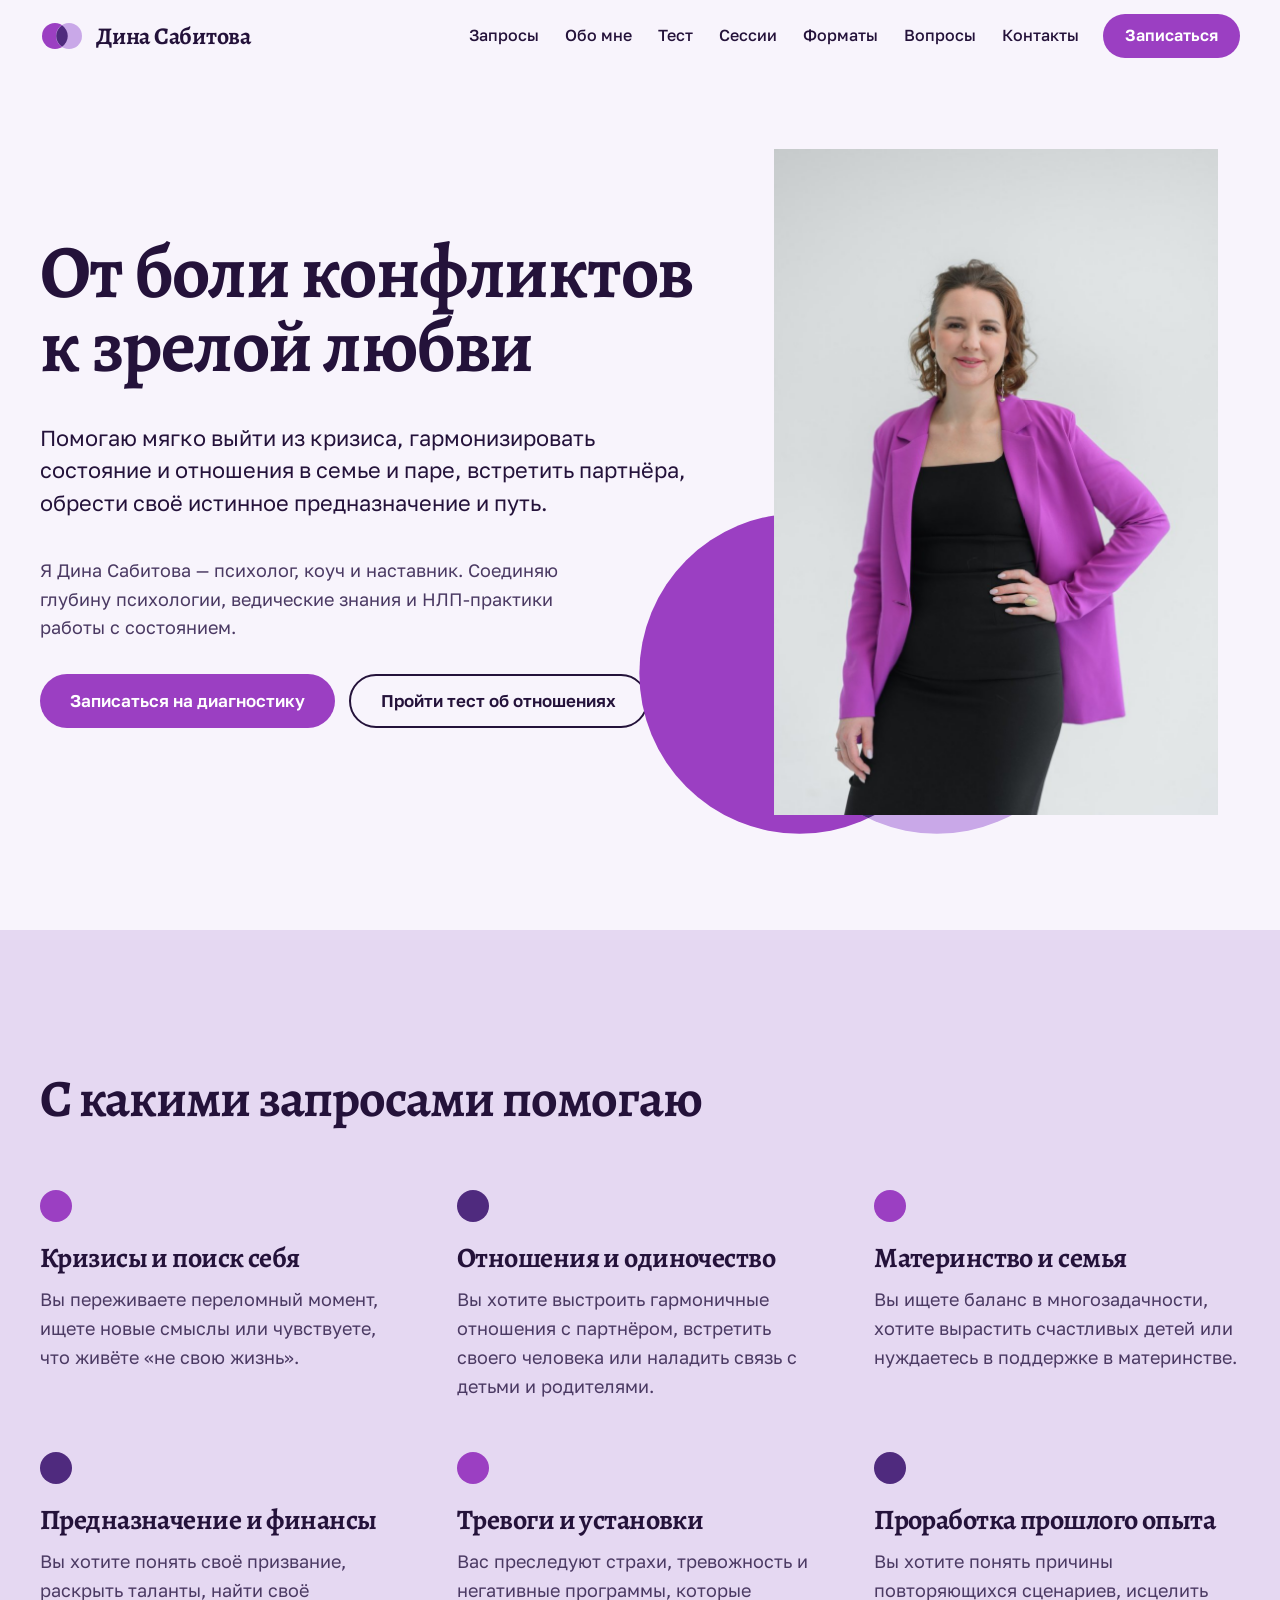
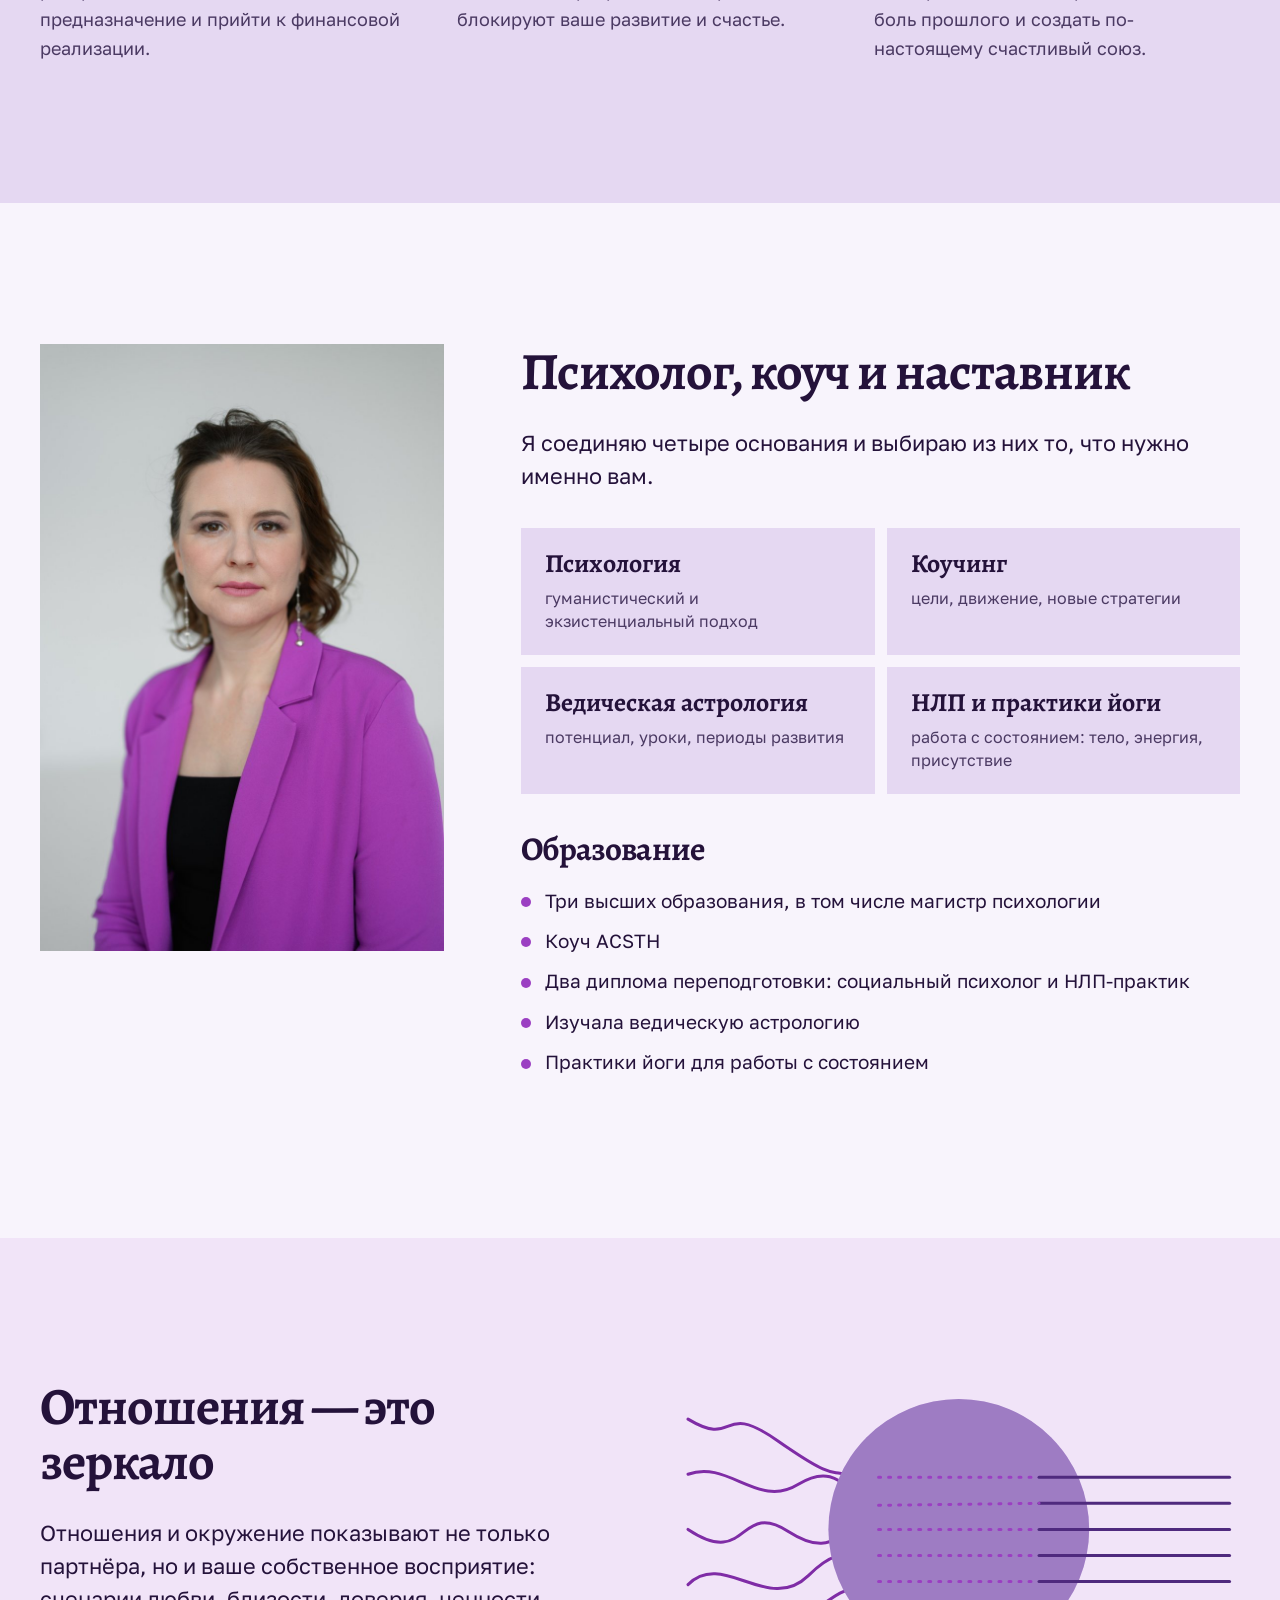
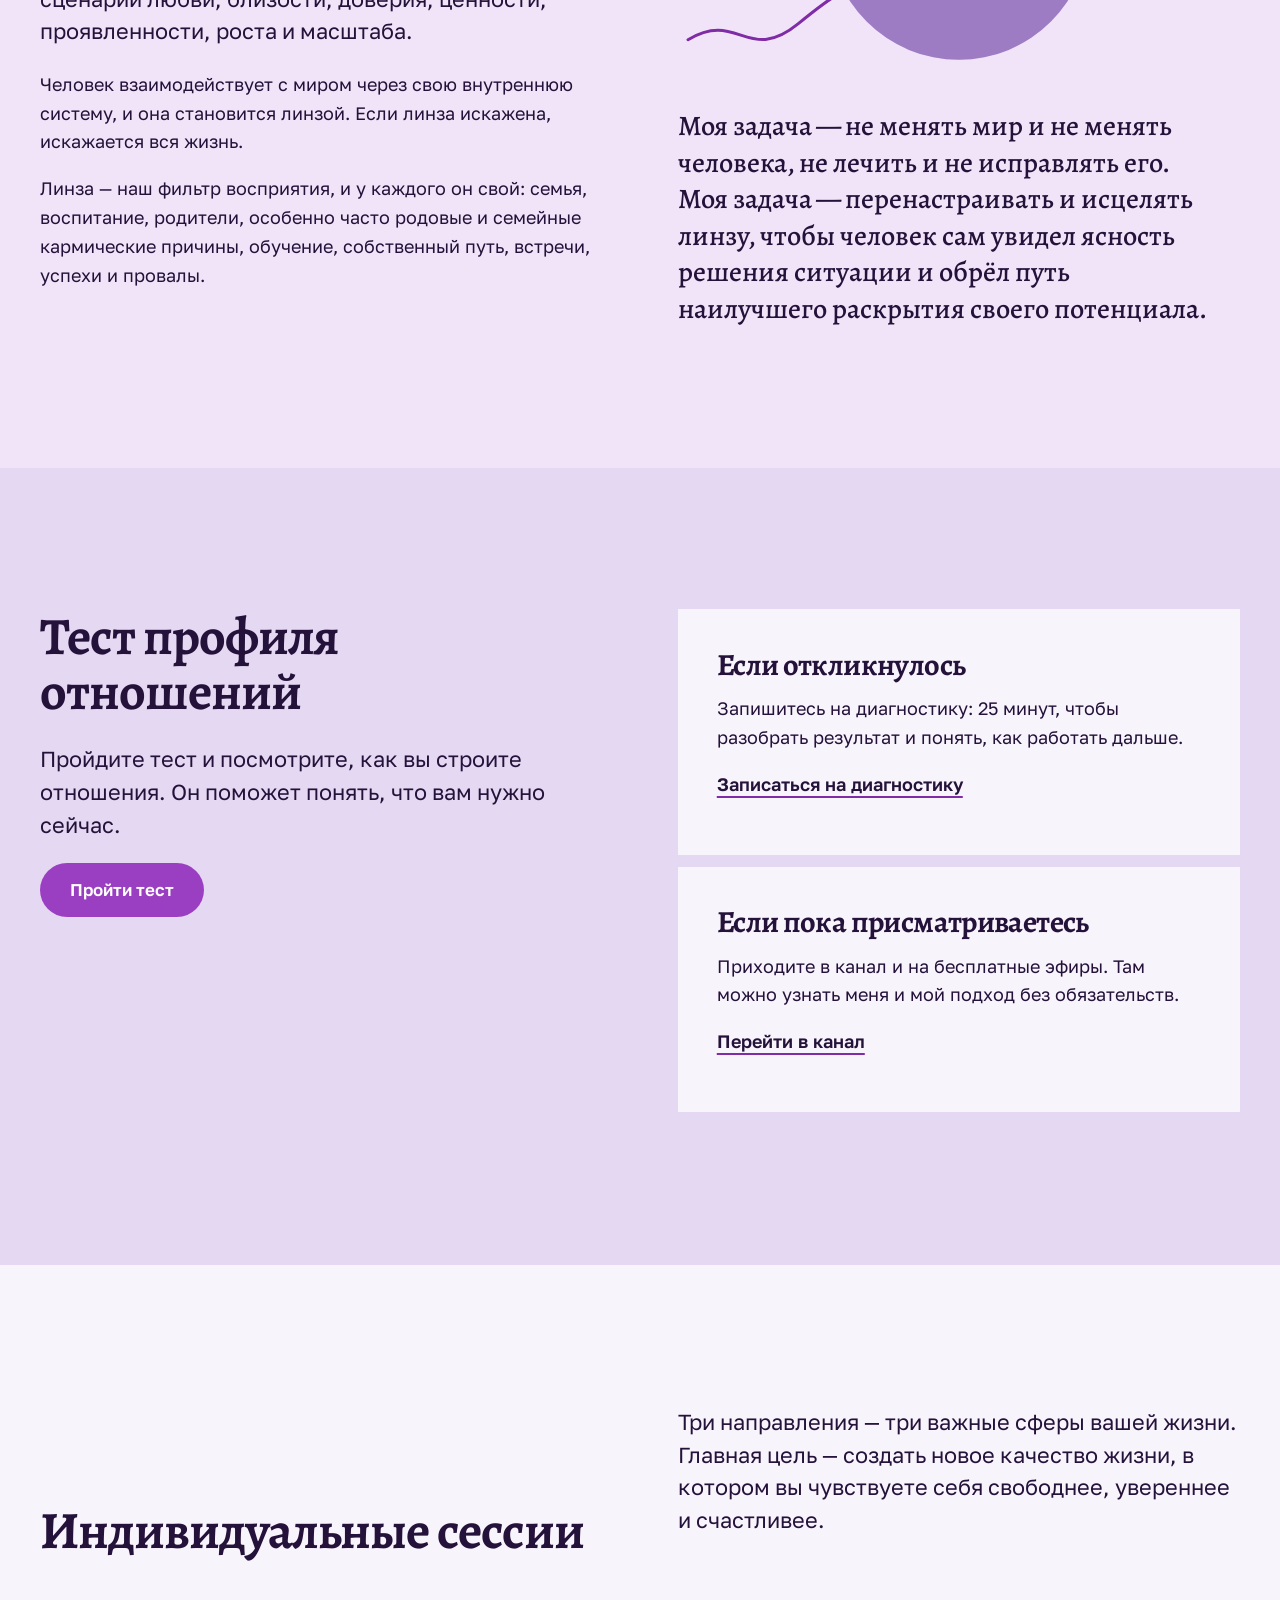
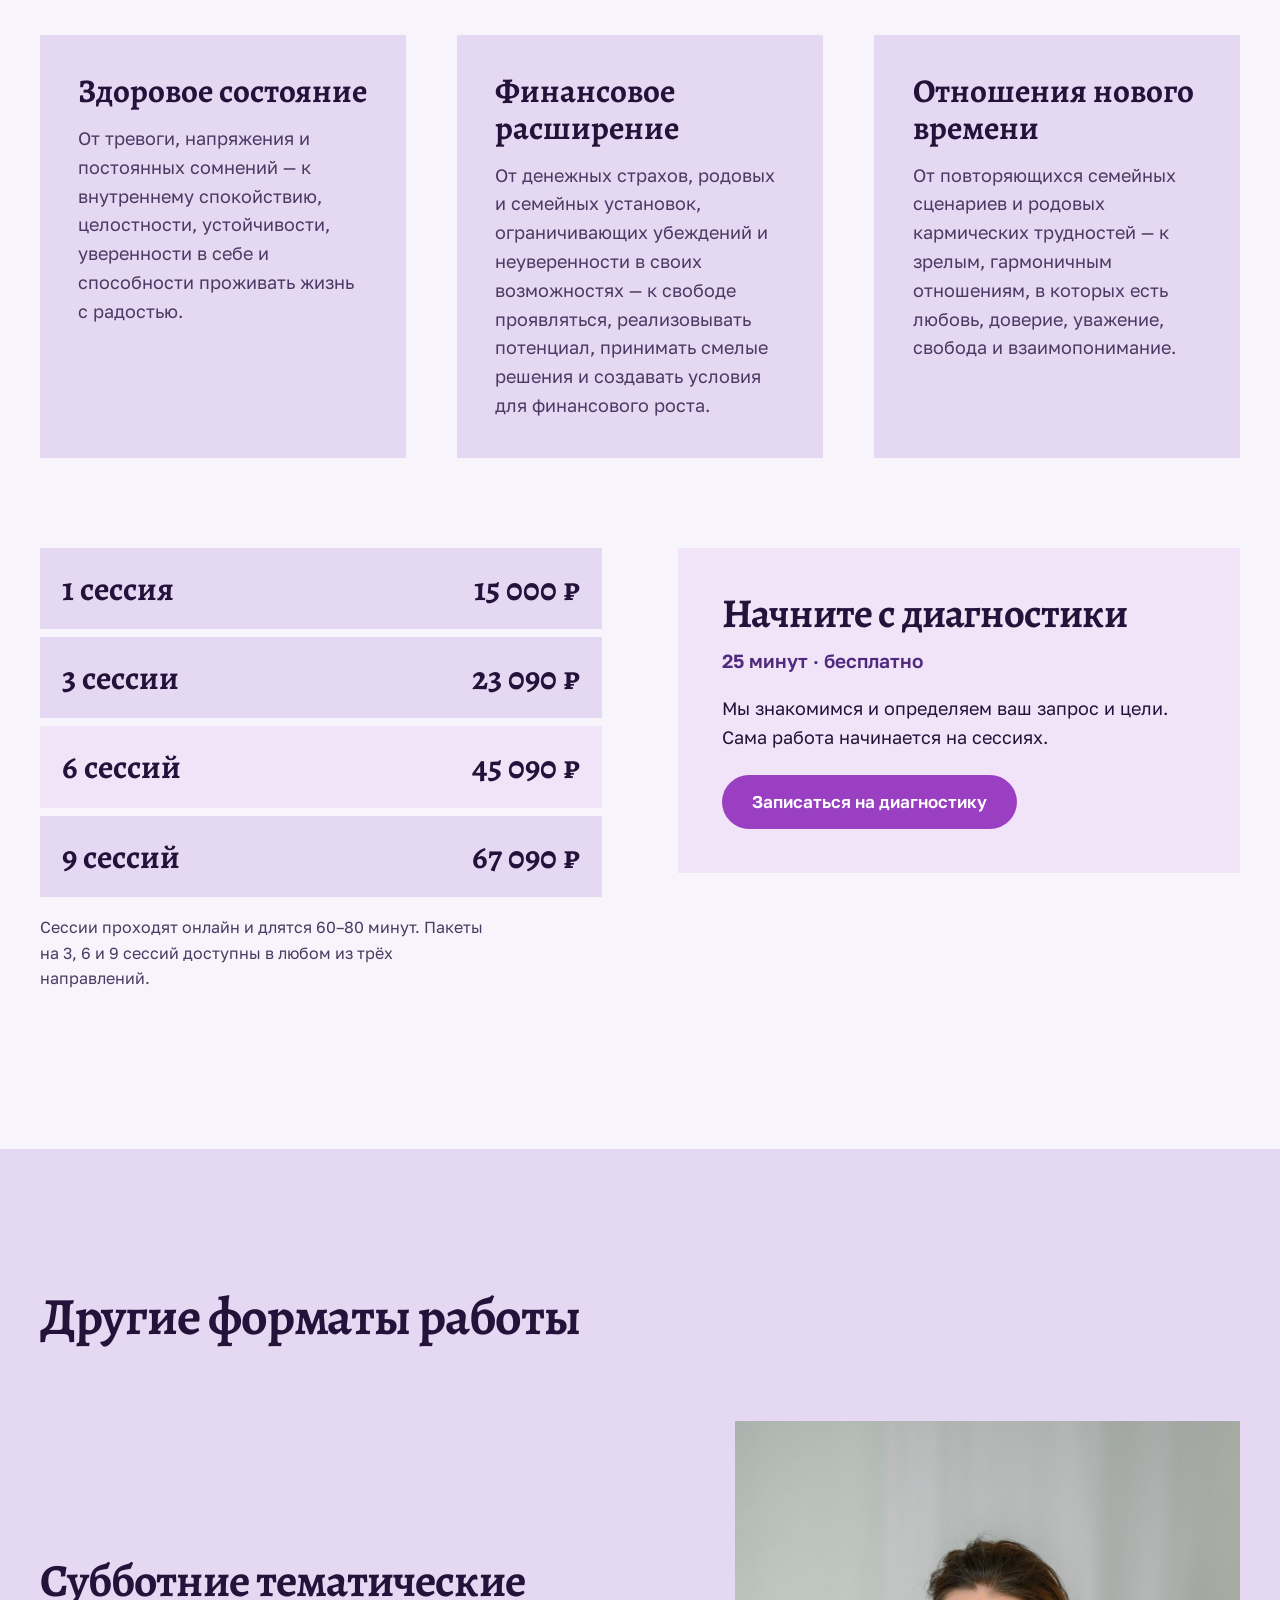
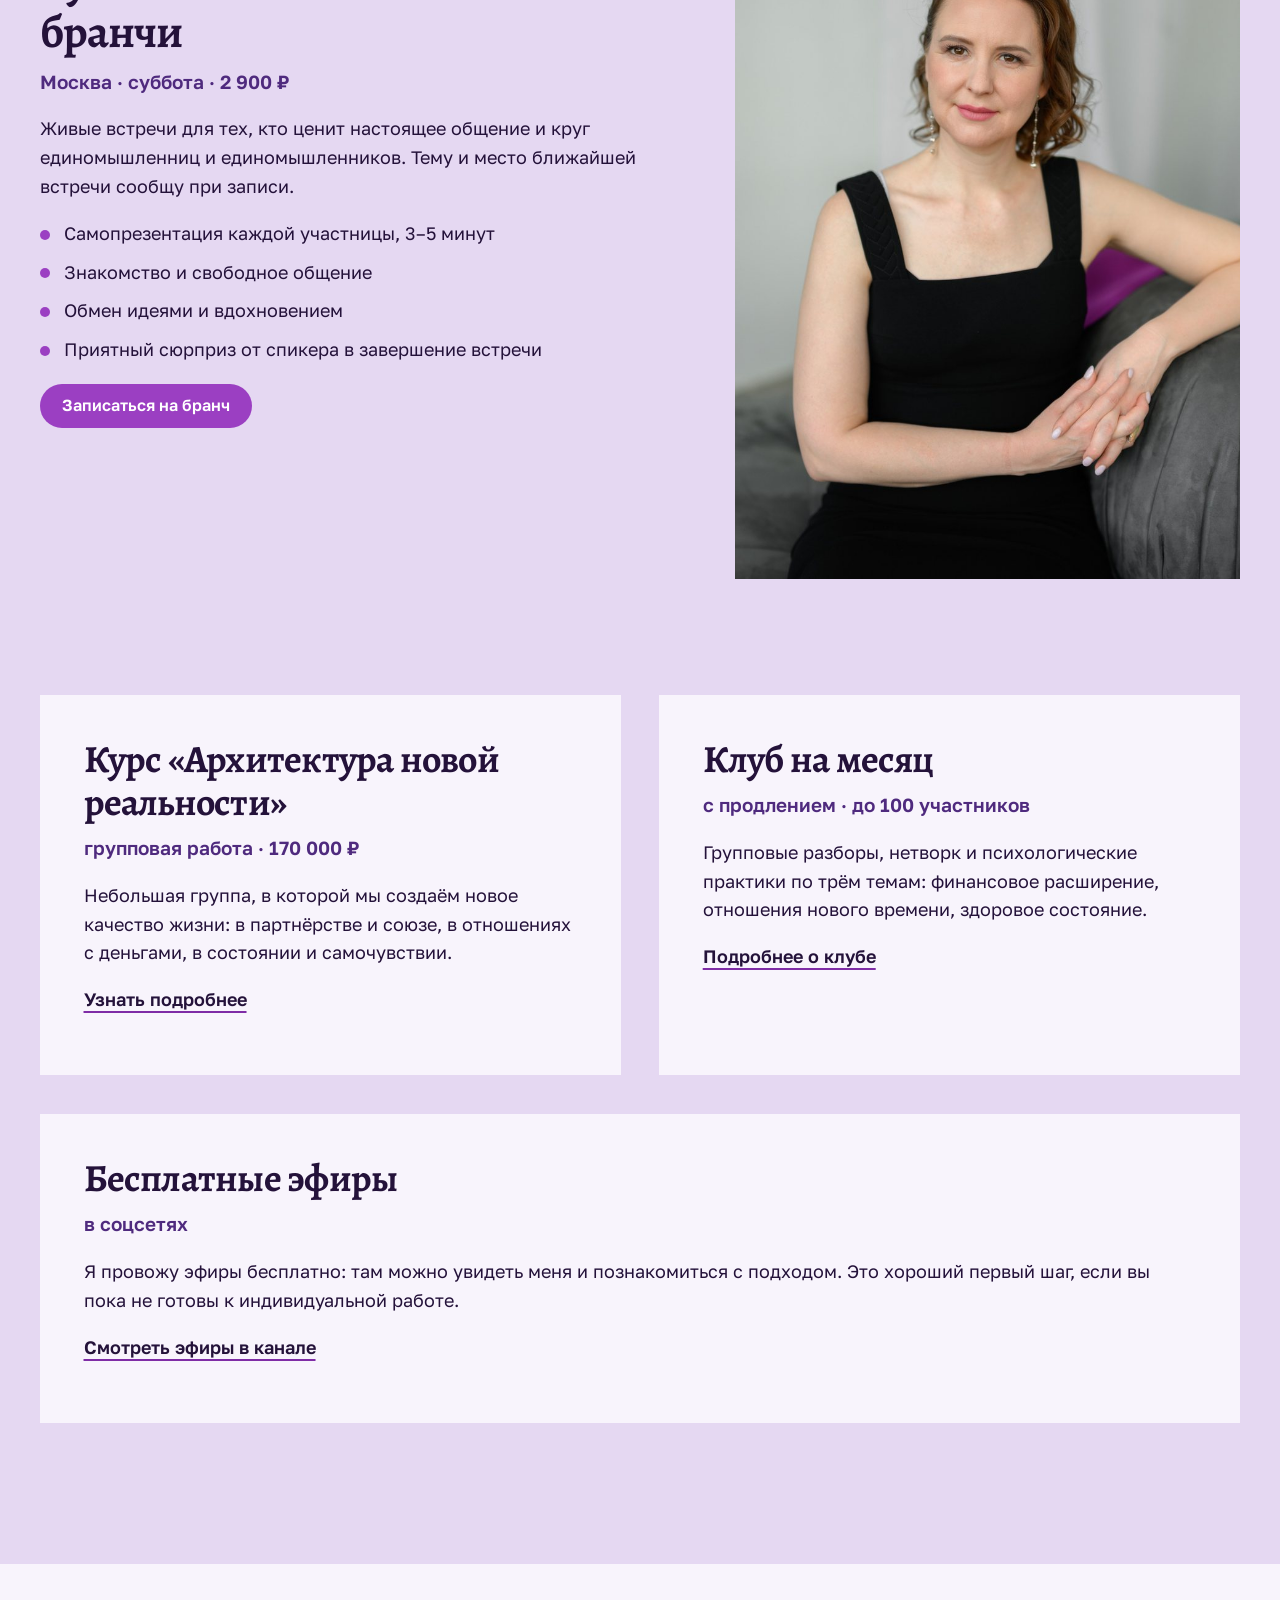
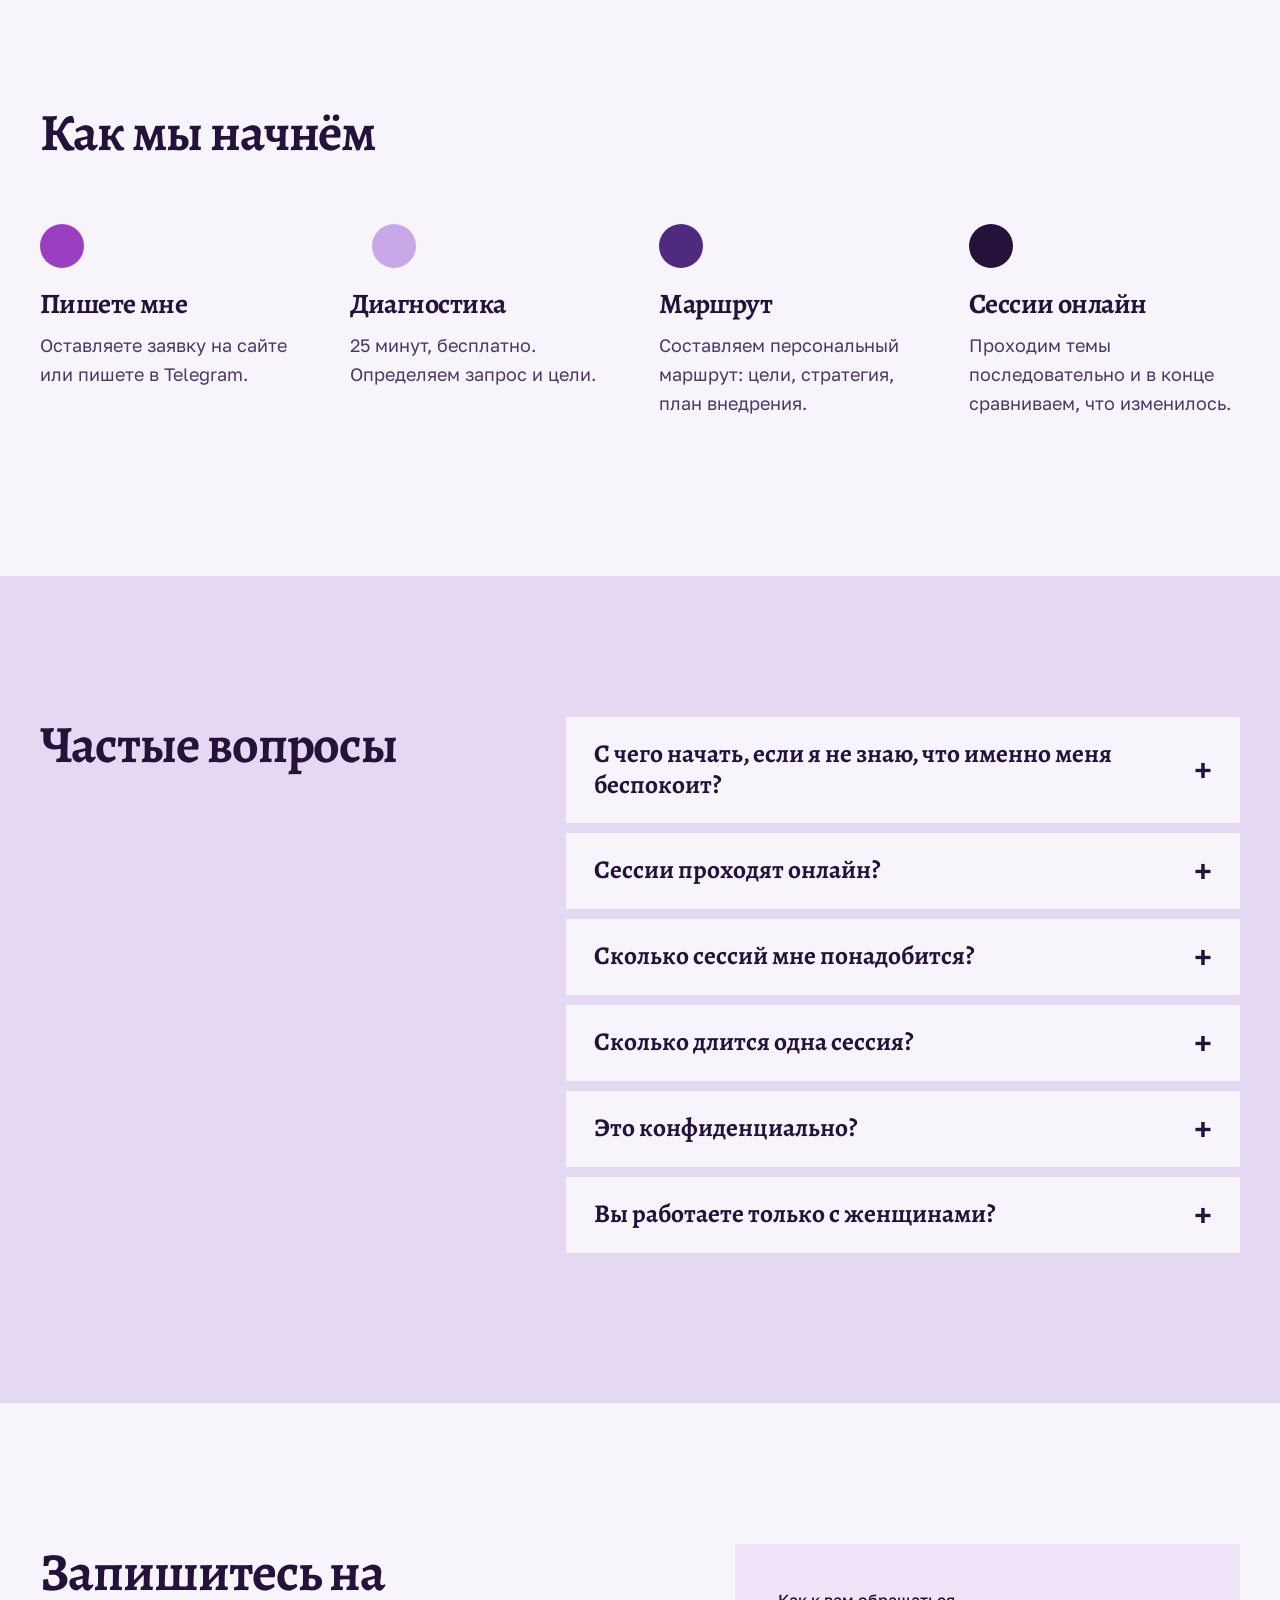
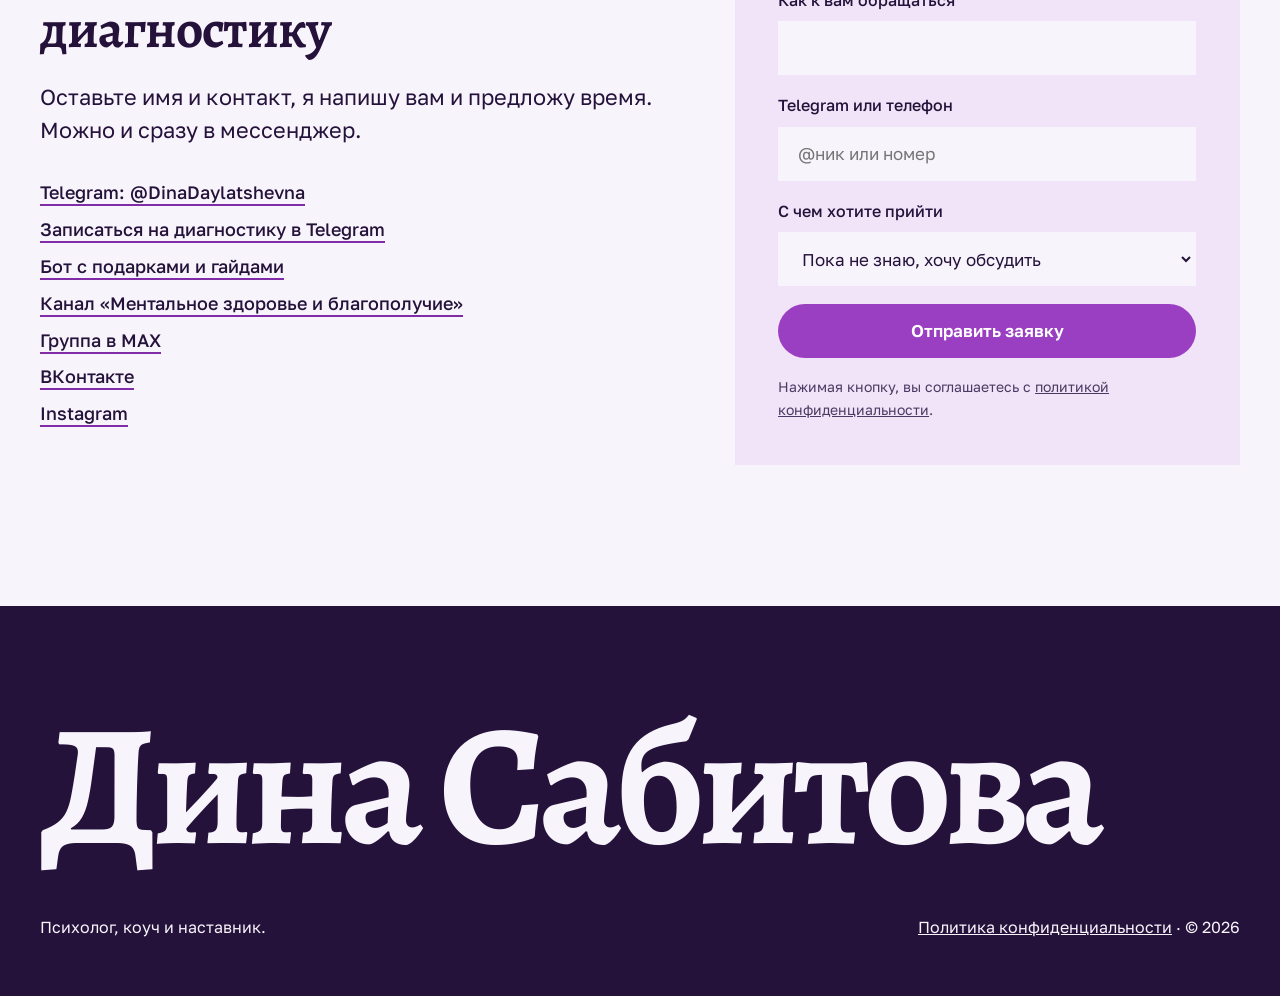
==== commit 0f54bc53: "Правки: убрана астросессия, курс без даты, кнопка Узнать подробнее" ====
--- a/index.html
+++ b/index.html
@@ -4,9 +4,9 @@
 <meta charset="UTF-8">
 <meta name="viewport" content="width=device-width, initial-scale=1.0">
 <title>Дина Сабитова — психолог, коуч и наставник по отношениям</title>
-<meta name="description" content="Дина Сабитова: психолог, коуч и наставник. Помогаю мягко выйти из кризиса, гармонизировать состояние и отношения, найти предназначение. Онлайн-сессии, астросессия, бранчи, курс и клуб. Диагностика 25 минут бесплатно.">
+<meta name="description" content="Дина Сабитова: психолог, коуч и наставник. Помогаю мягко выйти из кризиса, гармонизировать состояние и отношения, найти предназначение. Онлайн-сессии, бранчи, курс и клуб. Диагностика 25 минут бесплатно.">
 <meta property="og:title" content="Дина Сабитова — психолог по отношениям">
-<meta property="og:description" content="От боли конфликтов к зрелой любви. Сессии, астросессия, бранчи, курс, клуб.">
+<meta property="og:description" content="От боли конфликтов к зрелой любви. Сессии, бранчи, курс, клуб.">
 <meta property="og:type" content="website">
 <meta property="og:image" content="img/hero.jpg">
 <link rel="icon" href="data:image/svg+xml,%3Csvg xmlns='http://www.w3.org/2000/svg' viewBox='0 0 64 64'%3E%3Ccircle cx='24' cy='32' r='20' fill='%239B3FC2'/%3E%3Ccircle cx='40' cy='32' r='20' fill='%23C9A8E8'/%3E%3C/svg%3E">
@@ -206,25 +206,6 @@
   <div class="wrap">
     <h2 class="formats__title">Другие форматы работы</h2>
 
-    <article class="fmt fmt--astro">
-      <figure class="pic">
-        <img src="img/astrologer.jpg" width="900" height="912" alt="Индийская миниатюра: седобородый учитель читает книгу ученикам у соломенной хижины" loading="lazy">
-        <figcaption>Учитель и ученики. Индия, XVII век.</figcaption>
-      </figure>
-      <div class="fmt__body">
-        <h3>Астрологическая сессия</h3>
-        <p class="fmt__meta">1,5–2 часа · 9 350 ₽</p>
-        <p>Глубокий разбор натальной карты и жизненных векторов. Астрология работает вместе с психологией.</p>
-        <ul class="plain">
-          <li><b>Личность и ресурс.</b> Врождённые таланты, сильные стороны, зоны роста.</li>
-          <li><b>Отношения.</b> Личные сценарии, причины повторяющихся конфликтов, родовые программы и способы их нейтрализовать.</li>
-          <li><b>Реализация и финансы.</b> Ваши сферы максимальных результатов, миссия и предназначение.</li>
-        </ul>
-        <p>На выходе вы получаете ясную картину векторов и препятствий, пошаговый план на 3–6 месяцев и конкретные акценты: что усилить, что отпустить, какие навыки развивать.</p>
-        <p><a href="#contact" class="btn btn--sm">Записаться на сессию</a></p>
-      </div>
-    </article>
-
     <article class="fmt fmt--brunch">
       <div class="fmt__body">
         <h3>Субботние тематические бранчи</h3>
@@ -247,8 +228,8 @@
       <article>
         <h3>Курс «Архитектура новой реальности»</h3>
         <p class="fmt__meta">групповая работа · 170 000 ₽</p>
-        <p>Небольшая группа, в которой мы создаём новое качество жизни: в партнёрстве и союзе, в отношениях с деньгами, в состоянии и самочувствии. Старт в конце января, точные даты уточняются.</p>
-        <p><a class="link" href="#contact">Записаться на курс</a></p>
+        <p>Небольшая группа, в которой мы создаём новое качество жизни: в партнёрстве и союзе, в отношениях с деньгами, в состоянии и самочувствии.</p>
+        <p><a class="link" href="https://t.me/DinaDaylatshevna" target="_blank" rel="noopener">Узнать подробнее</a></p>
       </article>
       <article>
         <h3>Клуб на месяц</h3>
@@ -287,10 +268,9 @@
       <details class="faq__item"><summary>С чего начать, если я не знаю, что именно меня беспокоит?</summary><p>С диагностики на 25 минут. Она бесплатная: мы определим запрос, сформулируем цели и поймём, какой формат вам подходит.</p></details>
       <details class="faq__item"><summary>Сессии проходят онлайн?</summary><p>Да, индивидуальные сессии проходят онлайн, из любой точки мира. Бранчи проходят очно в Москве.</p></details>
       <details class="faq__item"><summary>Сколько сессий мне понадобится?</summary><p>Это зависит от вашего запроса и текущей ситуации. Пакеты рассчитаны на 3, 6 или 9 сессий, а маршрут остаётся гибким: приоритеты и порядок тем можно менять по ходу.</p></details>
-      <details class="faq__item"><summary>Сколько длится одна сессия?</summary><p>От 60 до 80 минут. Астрологическая сессия длится 1,5–2 часа.</p></details>
+      <details class="faq__item"><summary>Сколько длится одна сессия?</summary><p>От 60 до 80 минут.</p></details>
       <details class="faq__item"><summary>Это конфиденциально?</summary><p>Да. Конфиденциальность и бережная, безоценочная позиция — базовые принципы моей работы.</p></details>
       <details class="faq__item"><summary>Вы работаете только с женщинами?</summary><p>Нет, ко мне приходят и женщины, и мужчины. Работа строится под ваш запрос.</p></details>
-      <details class="faq__item"><summary>Чем астрологическая сессия отличается от обычной?</summary><p>Это разбор натальной карты в сочетании с психологией: таланты, сценарии в отношениях, сферы реализации. На выходе вы получаете план на 3–6 месяцев.</p></details>
     </div>
   </div>
 </section>
@@ -327,7 +307,6 @@
           <option>Предназначение и финансы</option>
           <option>Тревоги и установки</option>
           <option>Проработка прошлого опыта</option>
-          <option>Астрологическая сессия</option>
           <option>Субботний бранч</option>
           <option>Курс «Архитектура новой реальности»</option>
           <option>Клуб</option>
@@ -349,7 +328,6 @@
       <p>Психолог, коуч и наставник.</p>
       <p><a href="privacy.html">Политика конфиденциальности</a> · © <span id="year">2026</span></p>
     </div>
-    <p class="credits">Иллюстрация в блоке «Астрологическая сессия»: «Астролог и святые» (Али Кули Джаббадар, Индия, XVII век), общественное достояние, через <a href="https://commons.wikimedia.org/wiki/File:Painting_of_an_astrologer_and_holy_men,_possibly_depicting_Guru_Amar_Das,_attributed_to_%27Ali_Quli_Jabbadar,_after_Govardhan,_circa_late_17th_century.jpg">Wikimedia Commons</a>.</p>
   </div>
 </footer>
 
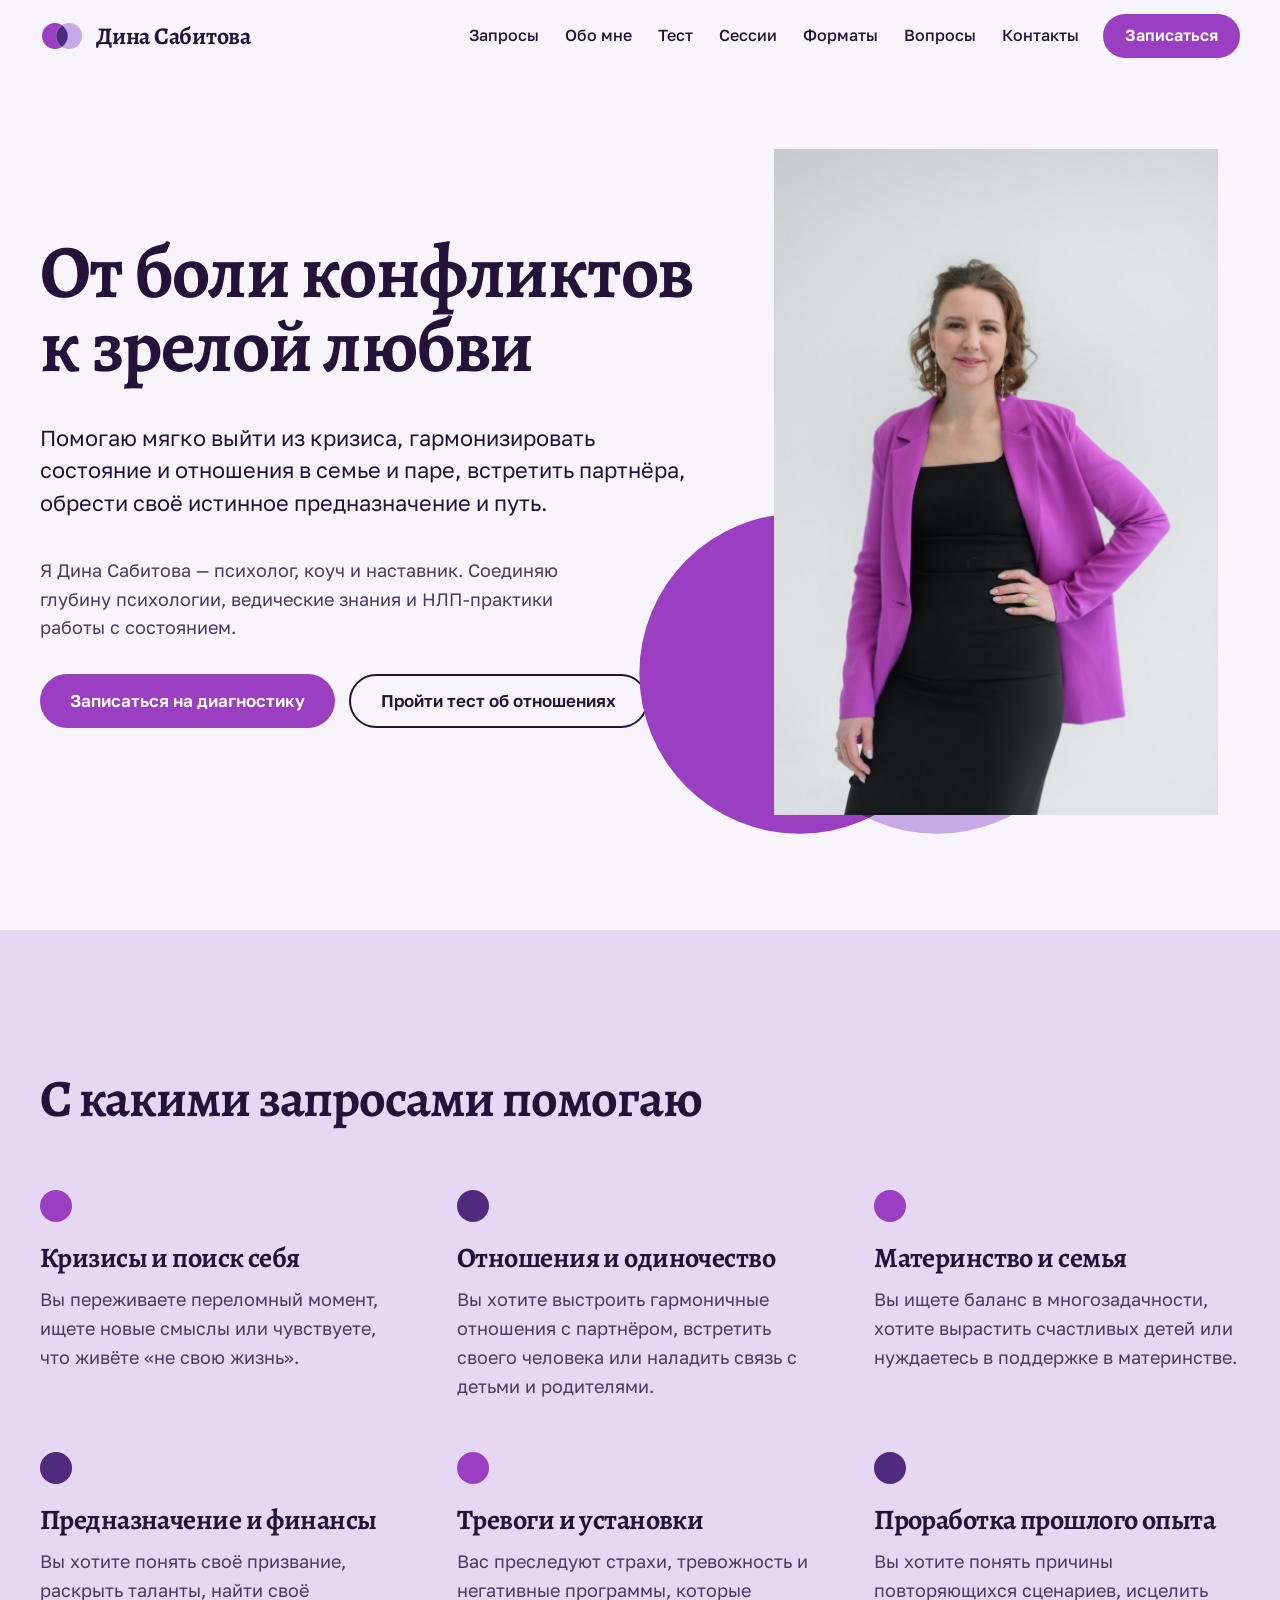
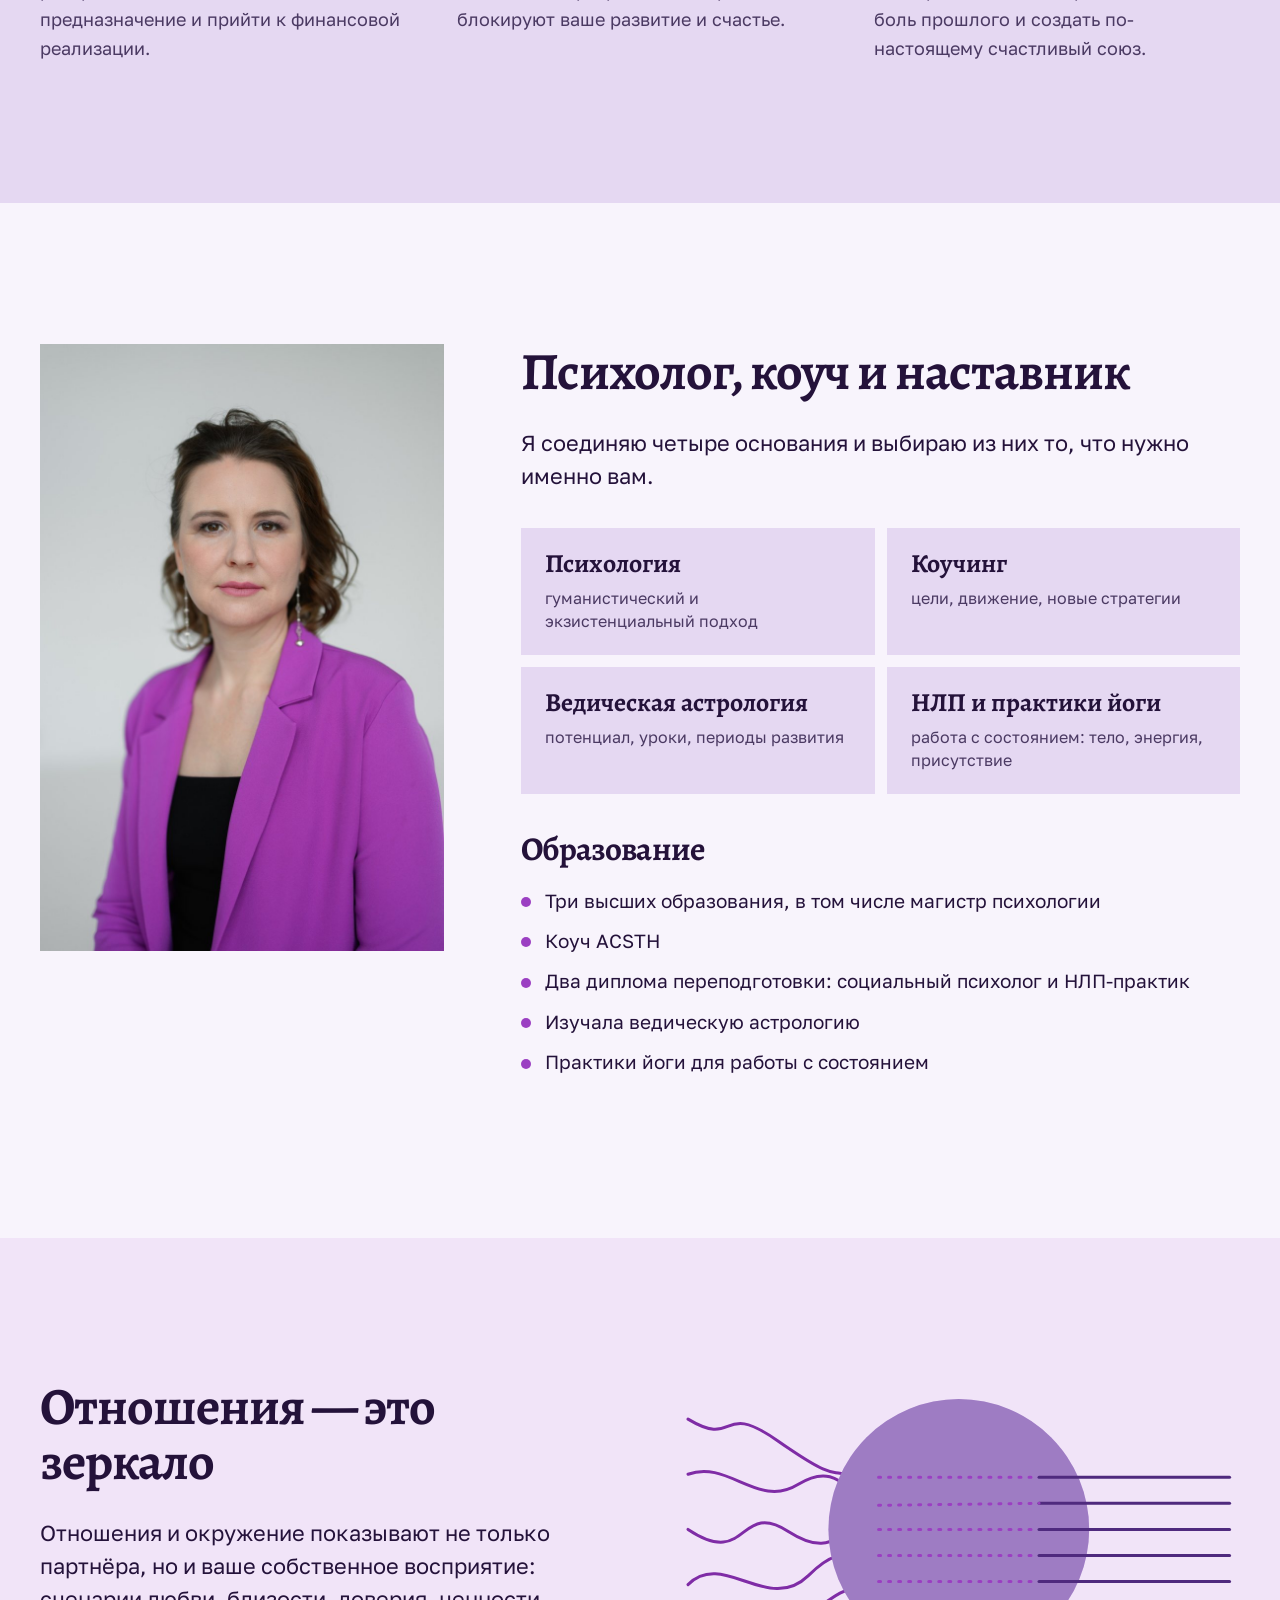
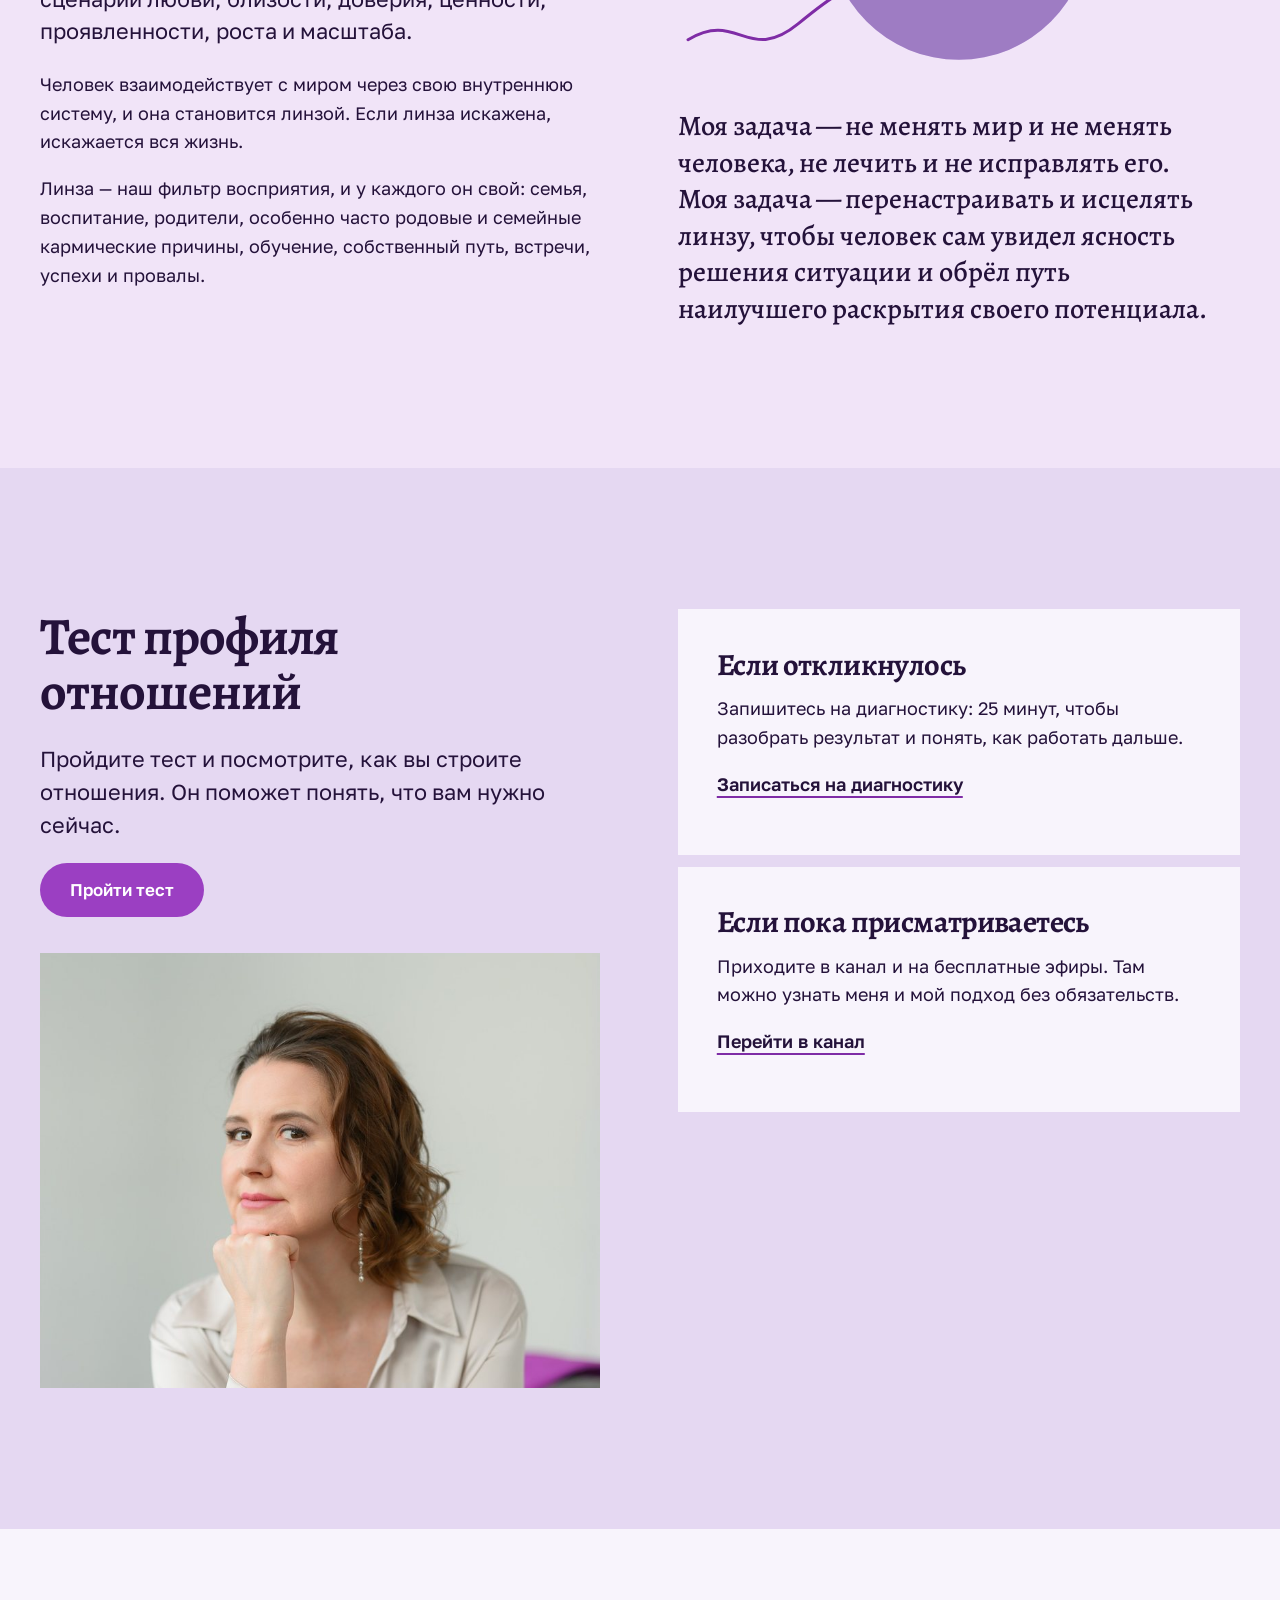
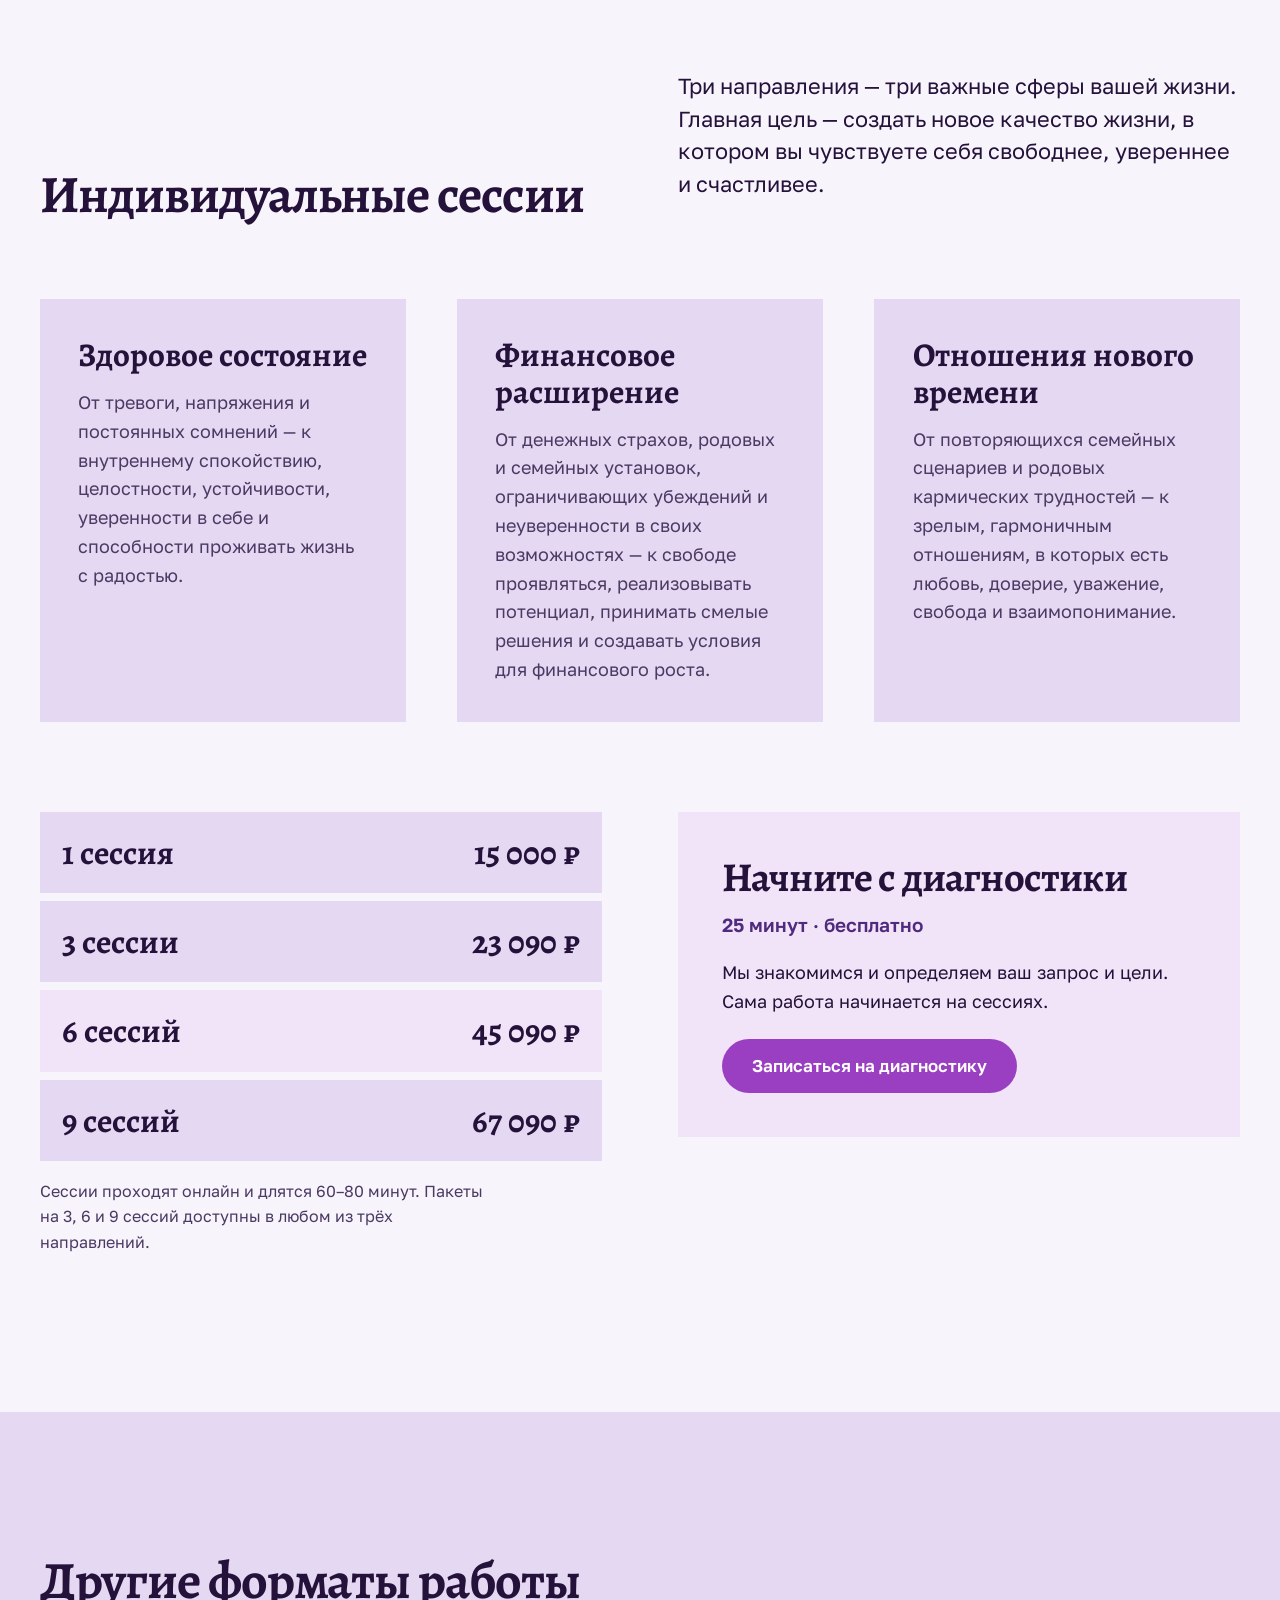
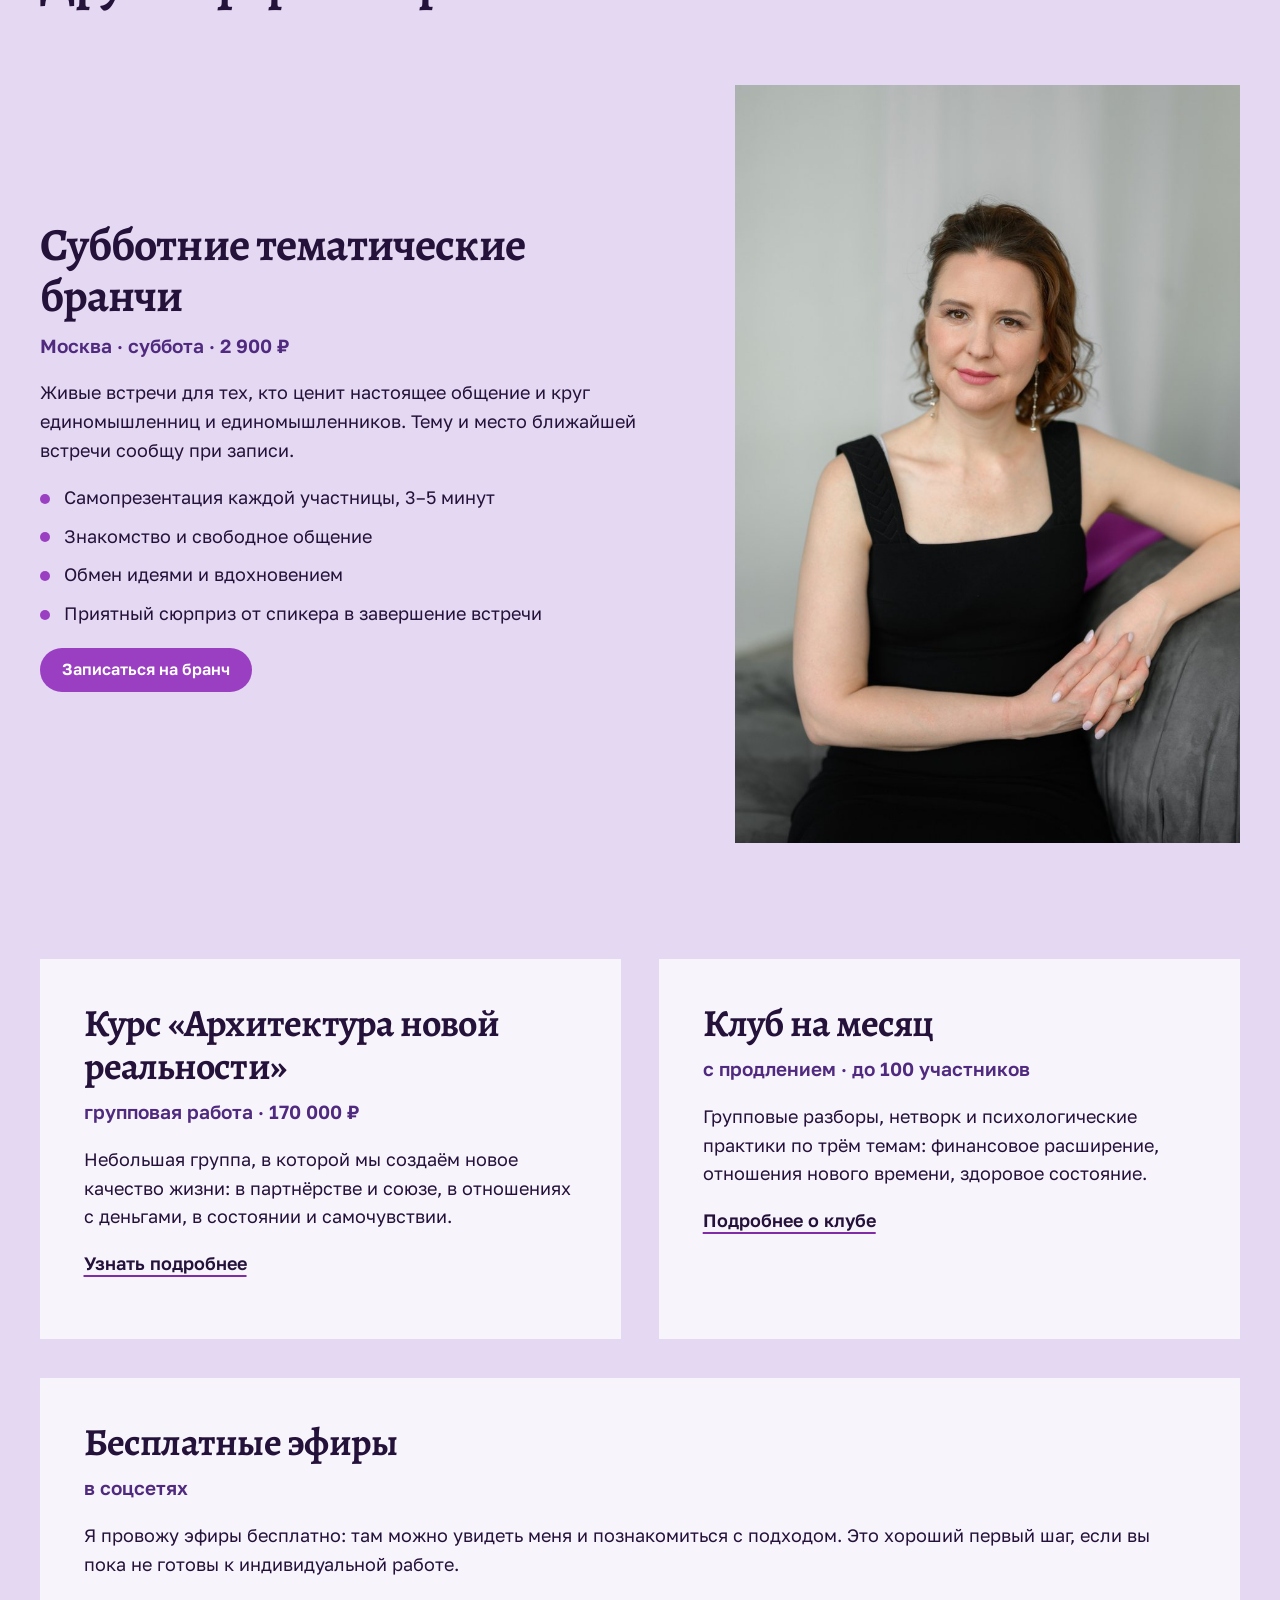
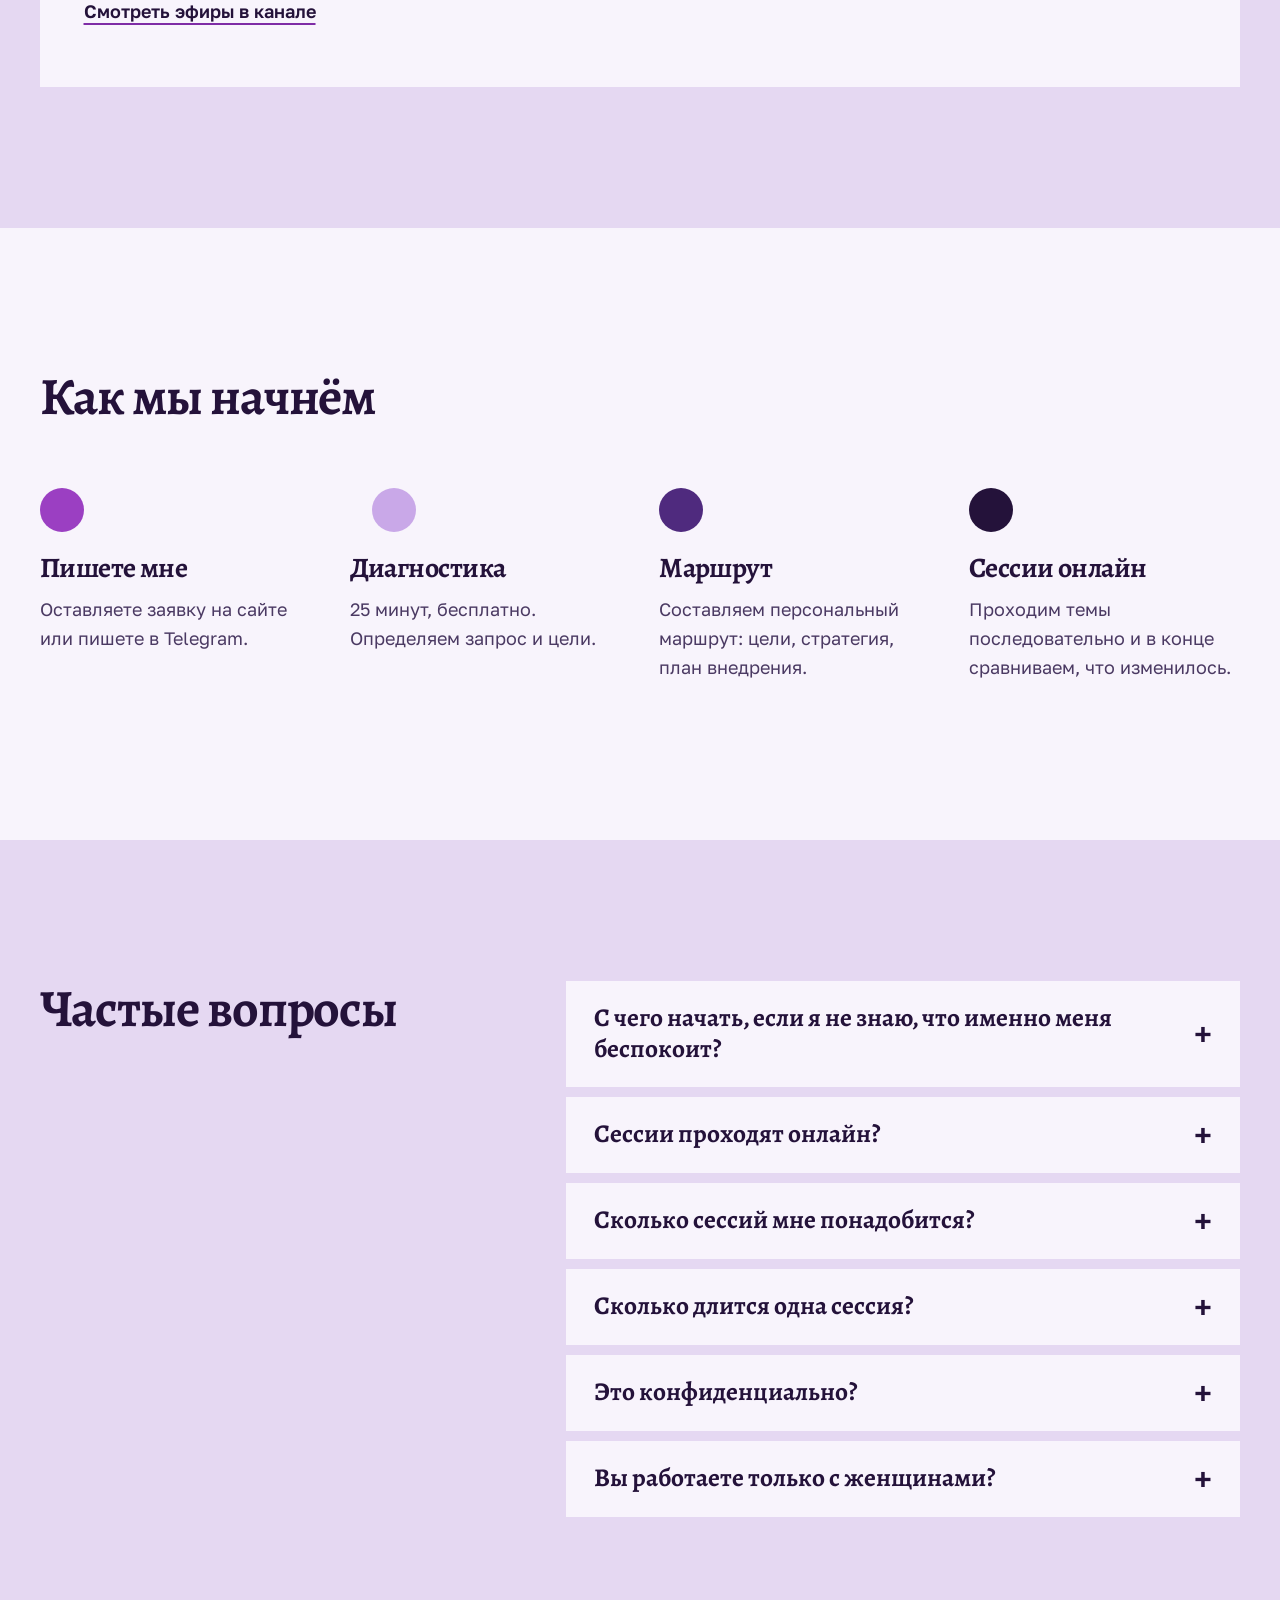
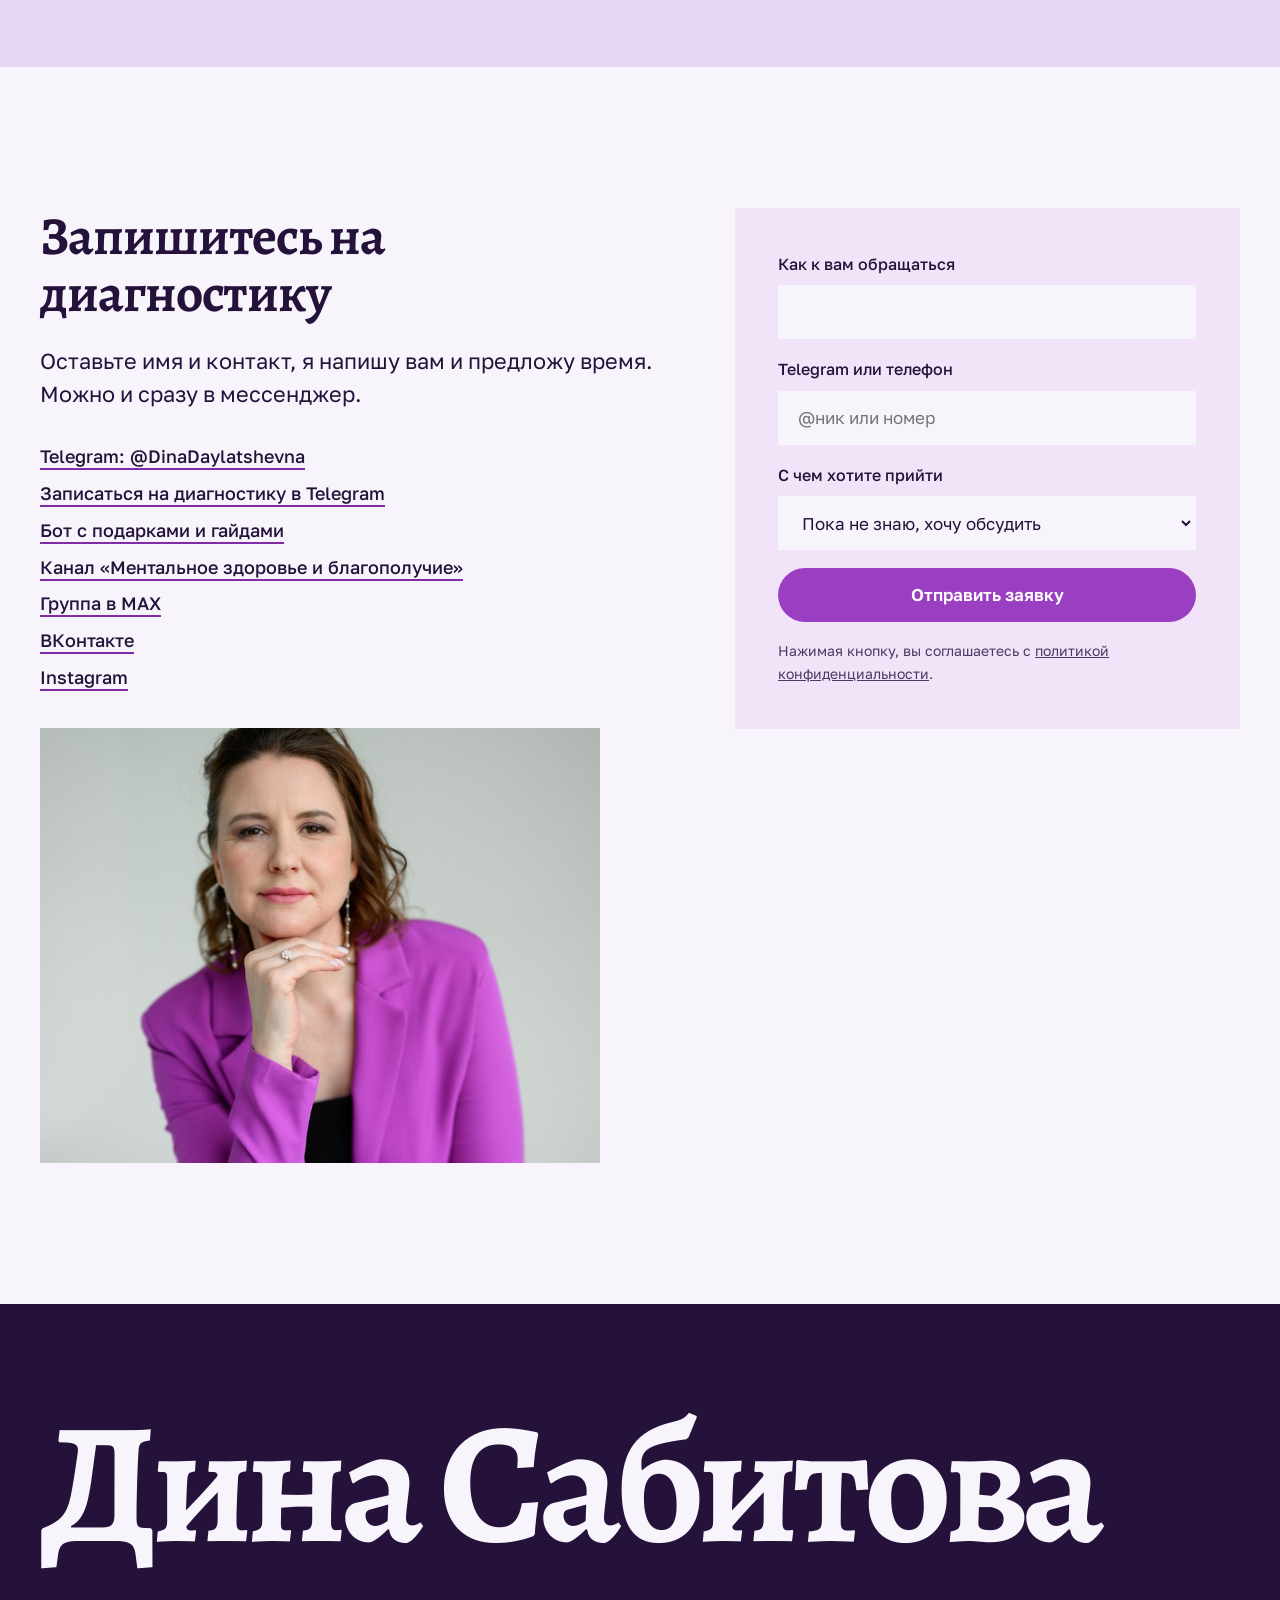
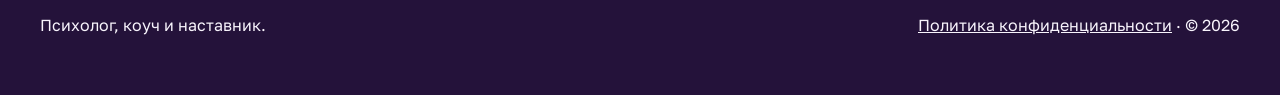
==== commit 529bbffd: "Фото в тест и контакты" ====
--- a/index.html
+++ b/index.html
@@ -142,6 +142,7 @@
       <h2>Тест профиля отношений</h2>
       <p class="lead">Пройдите тест и посмотрите, как вы строите отношения. Он поможет понять, что вам нужно сейчас.</p>
       <p><a class="btn" href="https://psytests.org/ipl/rpt-run.html" target="_blank" rel="noopener">Пройти тест</a></p>
+      <img class="photo-wide" src="img/lens.jpg" width="820" height="1230" alt="Дина Сабитова в светлой рубашке, подперев подбородок рукой" loading="lazy">
     </div>
     <div class="test__paths">
       <div>
@@ -290,6 +291,7 @@
         <li><a href="https://vk.ru/dina_sabitova_couch" target="_blank" rel="noopener">ВКонтакте</a></li>
         <li><a href="https://www.instagram.com/dina.sabitova_" target="_blank" rel="noopener">Instagram</a></li>
       </ul>
+      <img class="photo-wide" src="img/contact.jpg" width="820" height="1230" alt="Дина Сабитова в фиолетовом жакете, портрет" loading="lazy">
     </div>
     <form class="form" id="leadForm" novalidate>
       <label>Как к вам обращаться
--- a/styles.css
+++ b/styles.css
@@ -194,7 +194,7 @@
 .diag p:last-child { margin: 24px 0 0; }
 .group { grid-template-columns: 1fr 1fr; gap: clamp(20px, 3vw, 40px); }
 .group article:last-child { grid-column: 1 / -1; }
-.contact__photo { display: none; }
+.photo-wide { display: block; width: 100%; max-width: 560px; height: clamp(300px, 34vw, 480px); object-fit: cover; object-position: 50% 18%; margin-top: 36px; }
 
 /* MOTION (content stays visible if script fails) */
 .js .reveal { opacity: 0; }
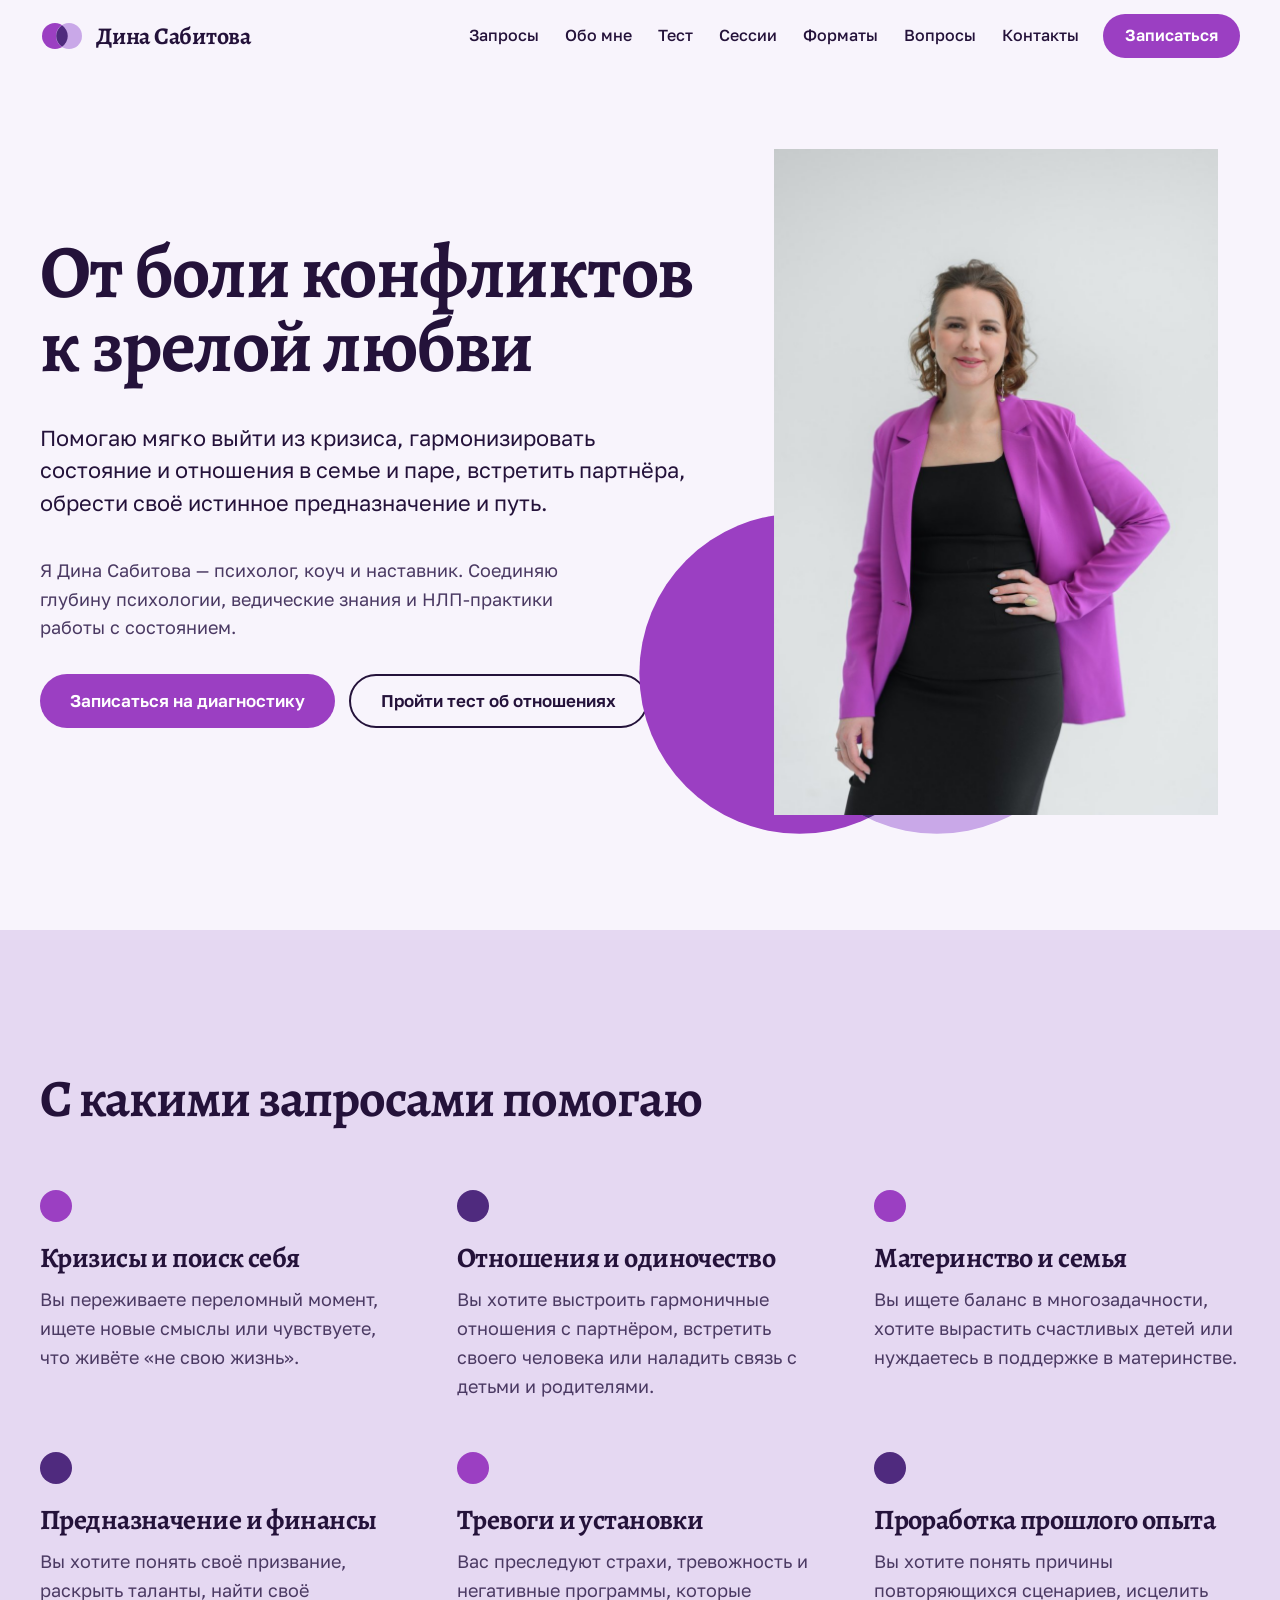
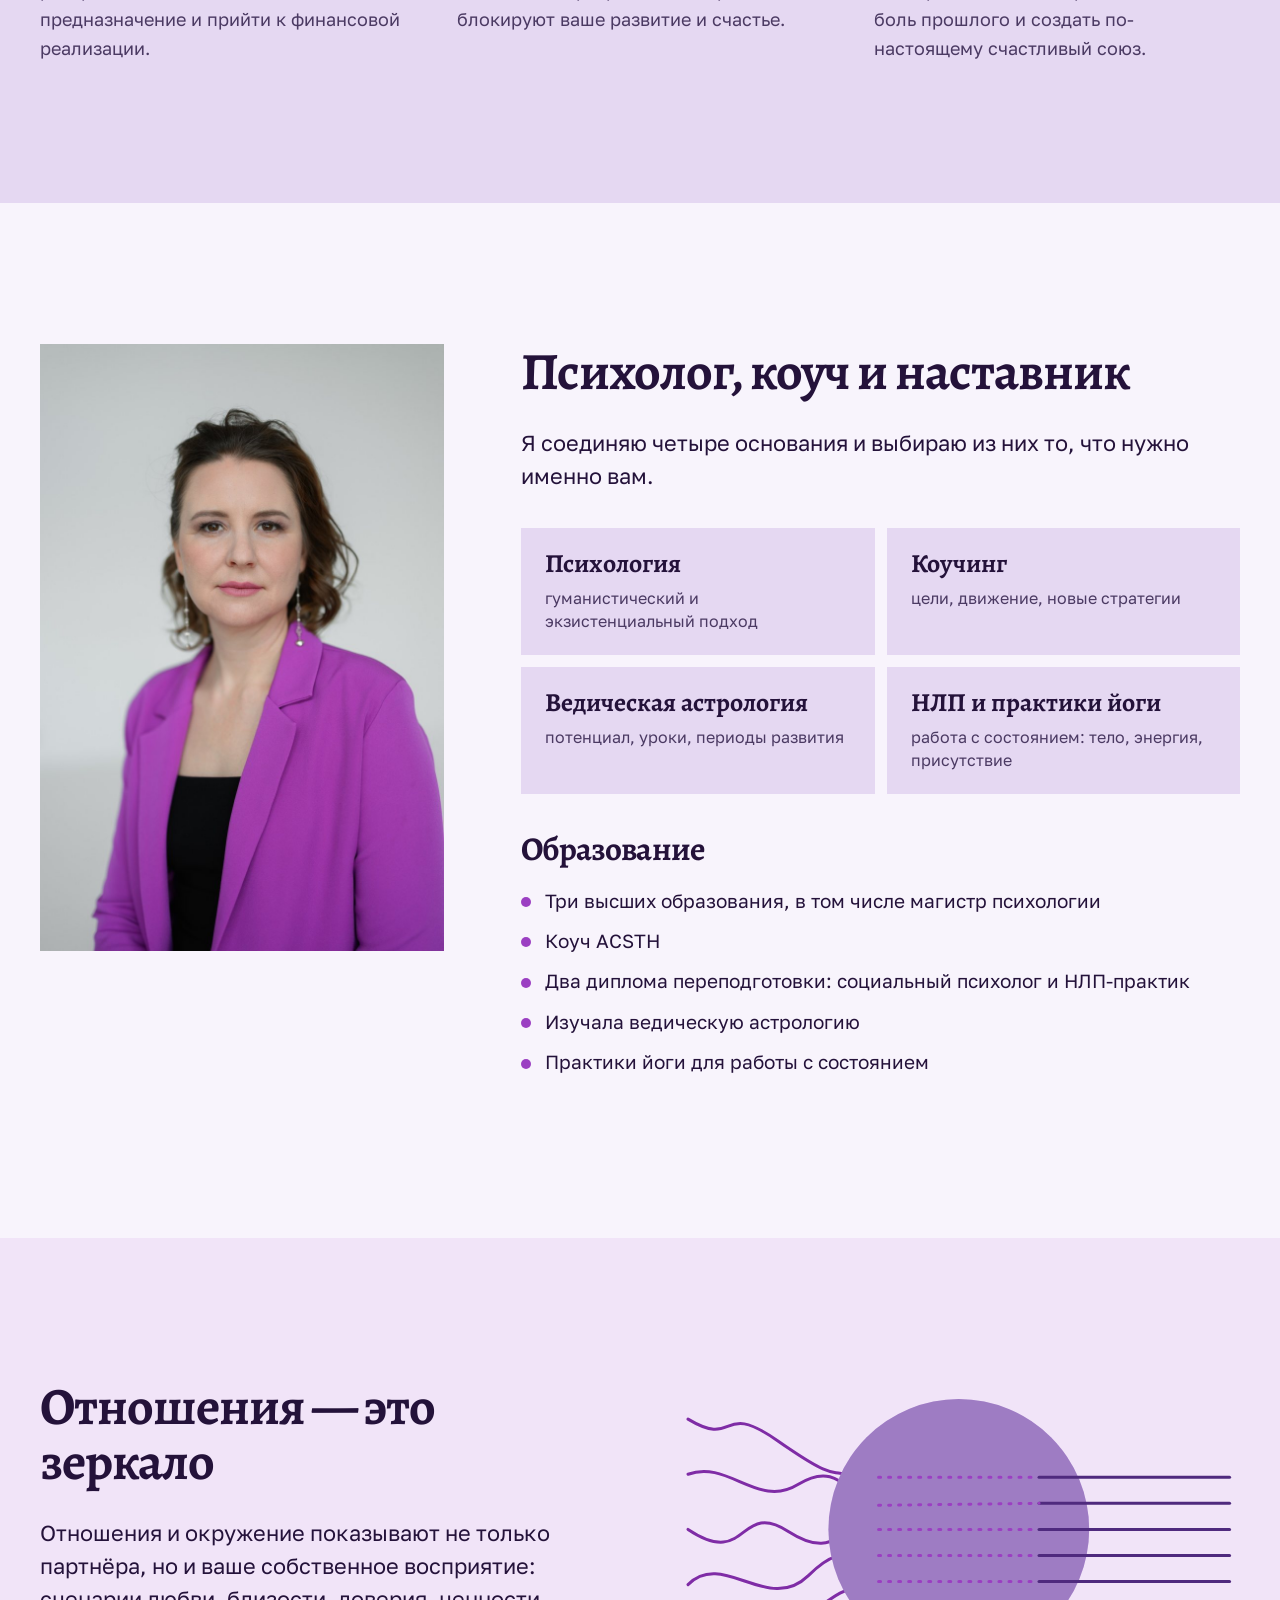
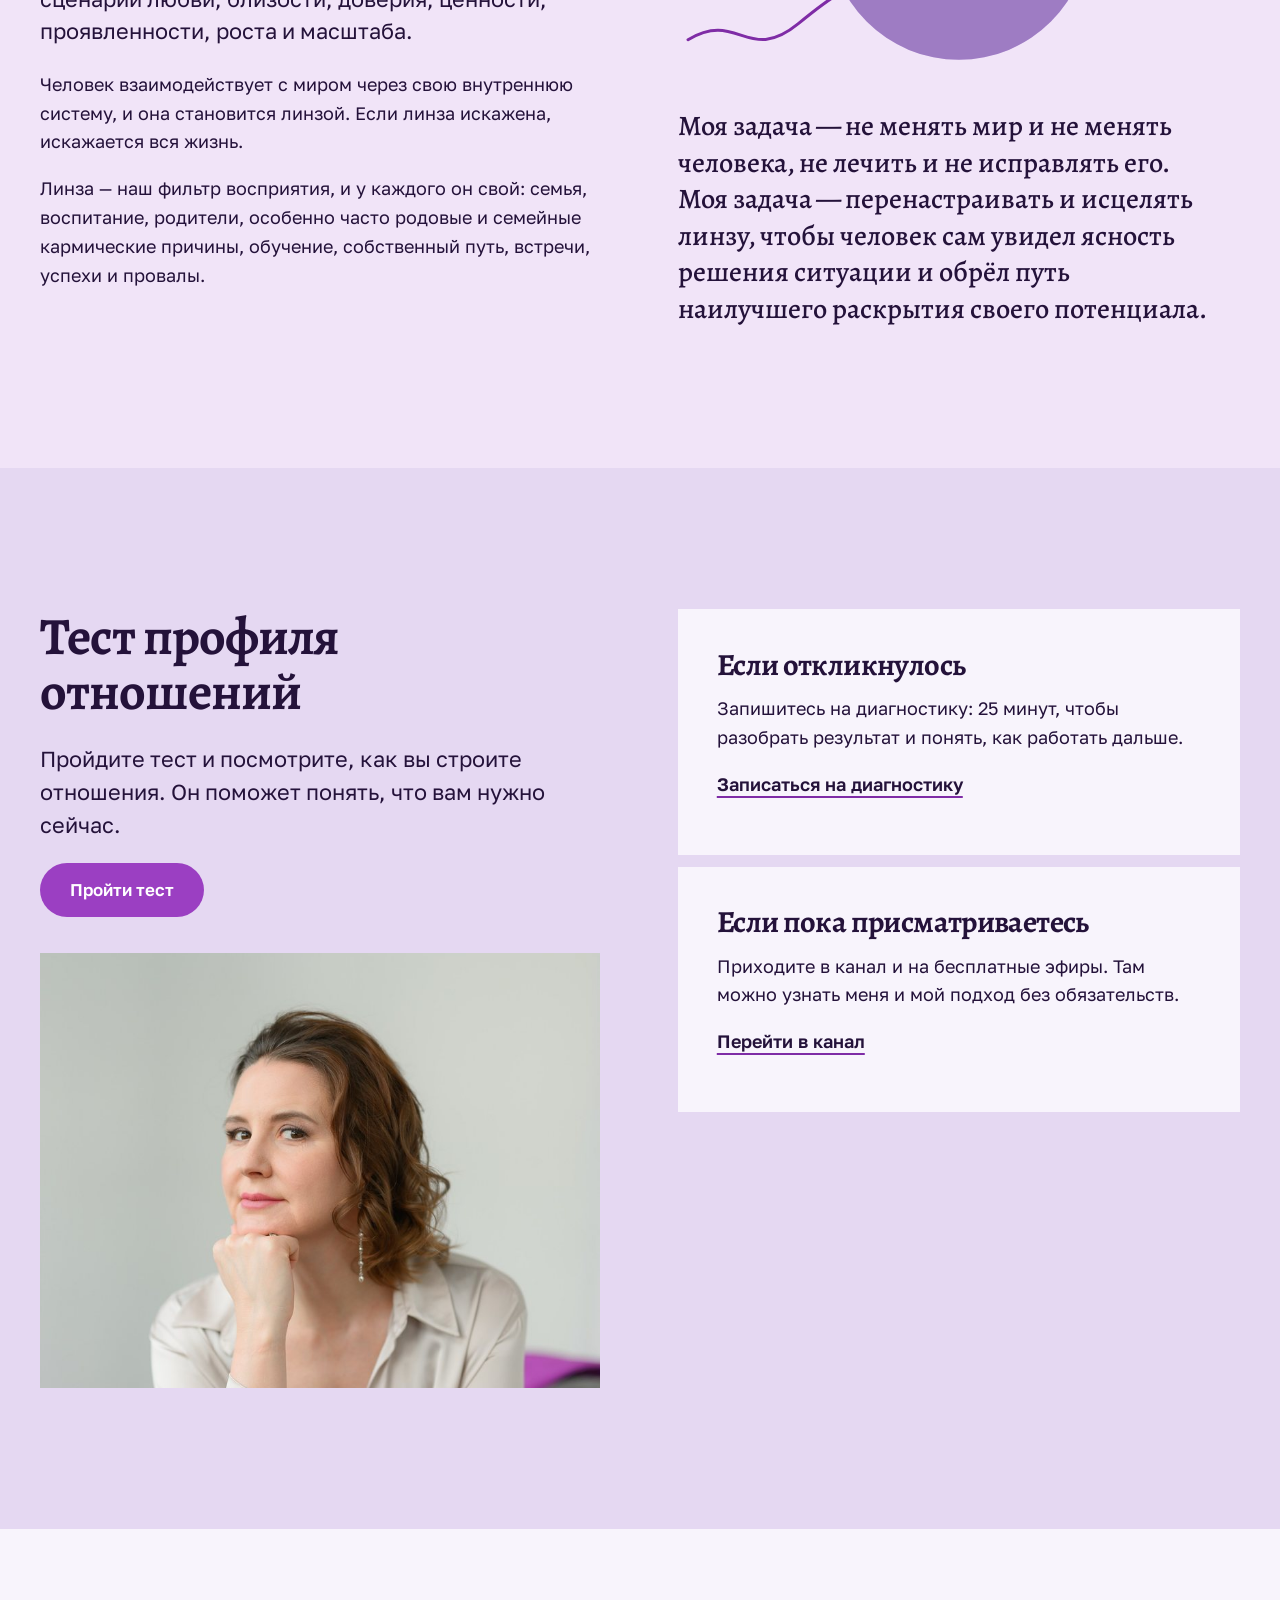
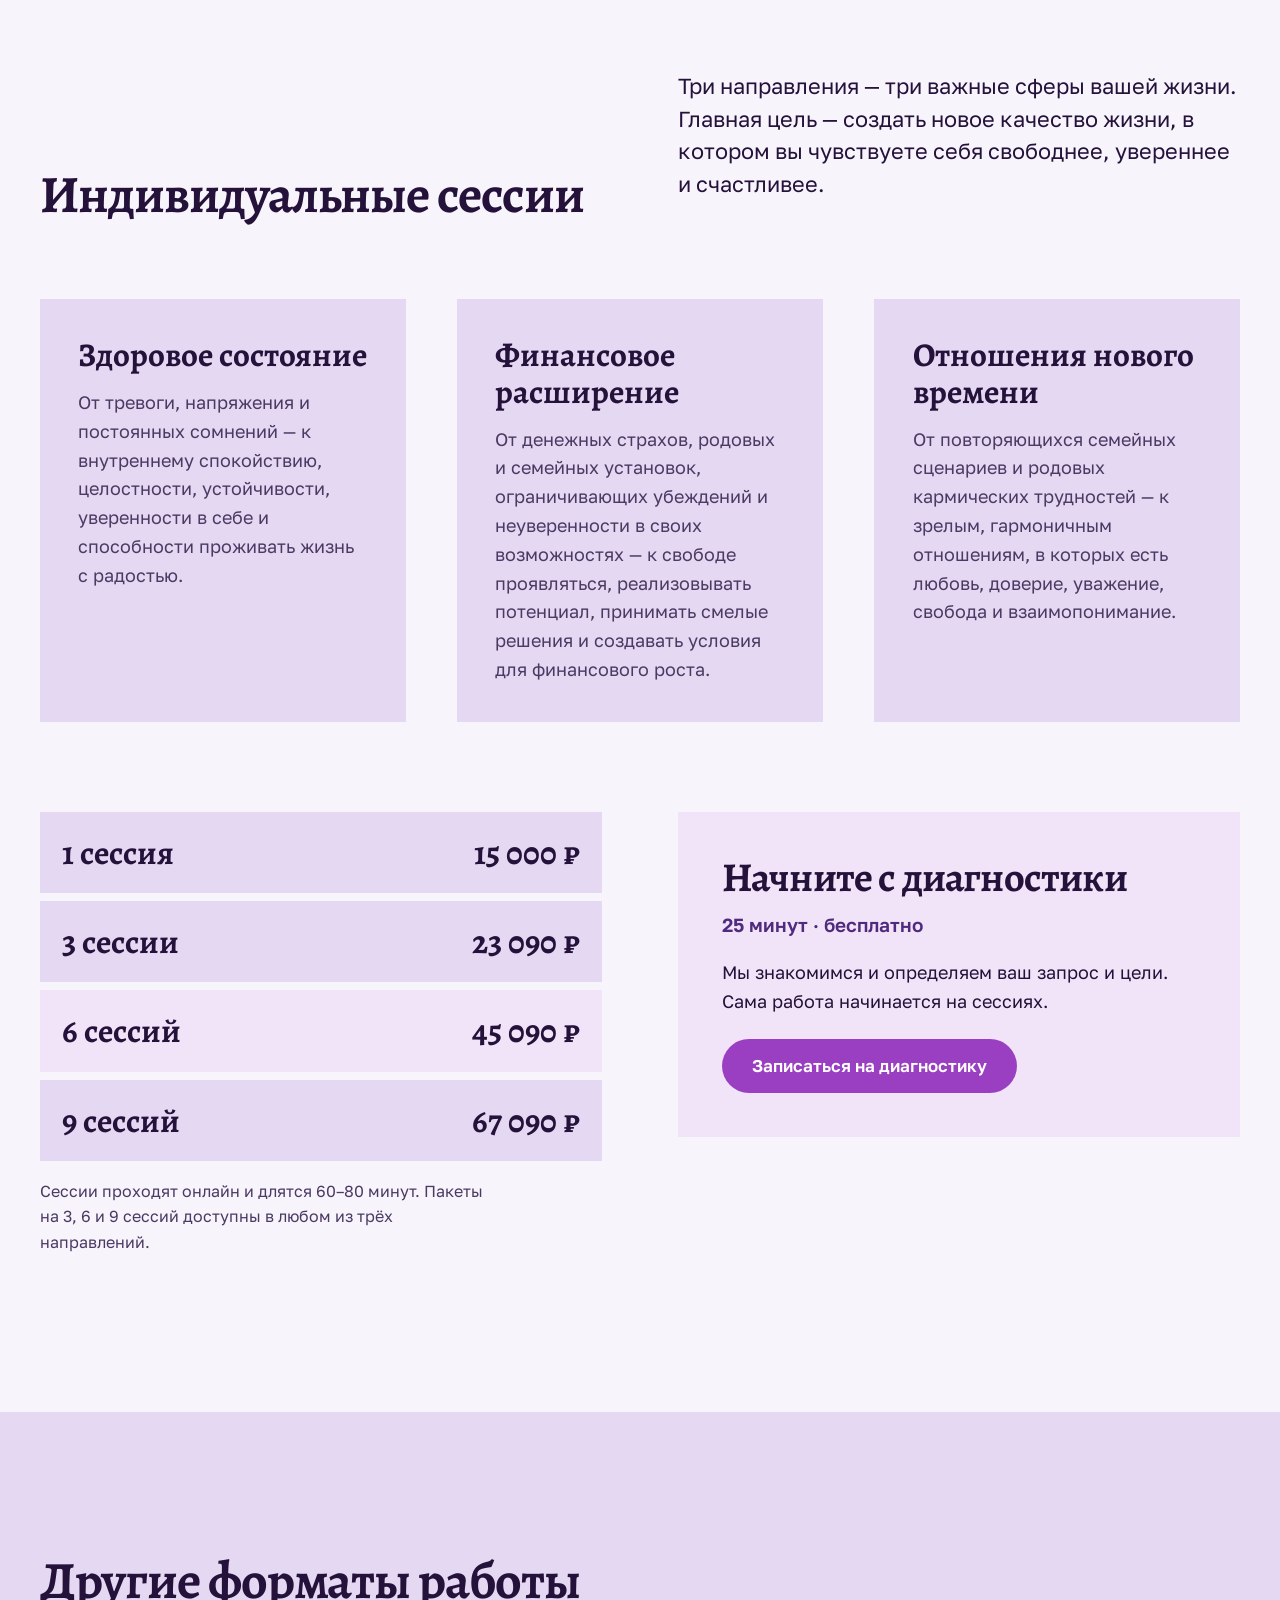
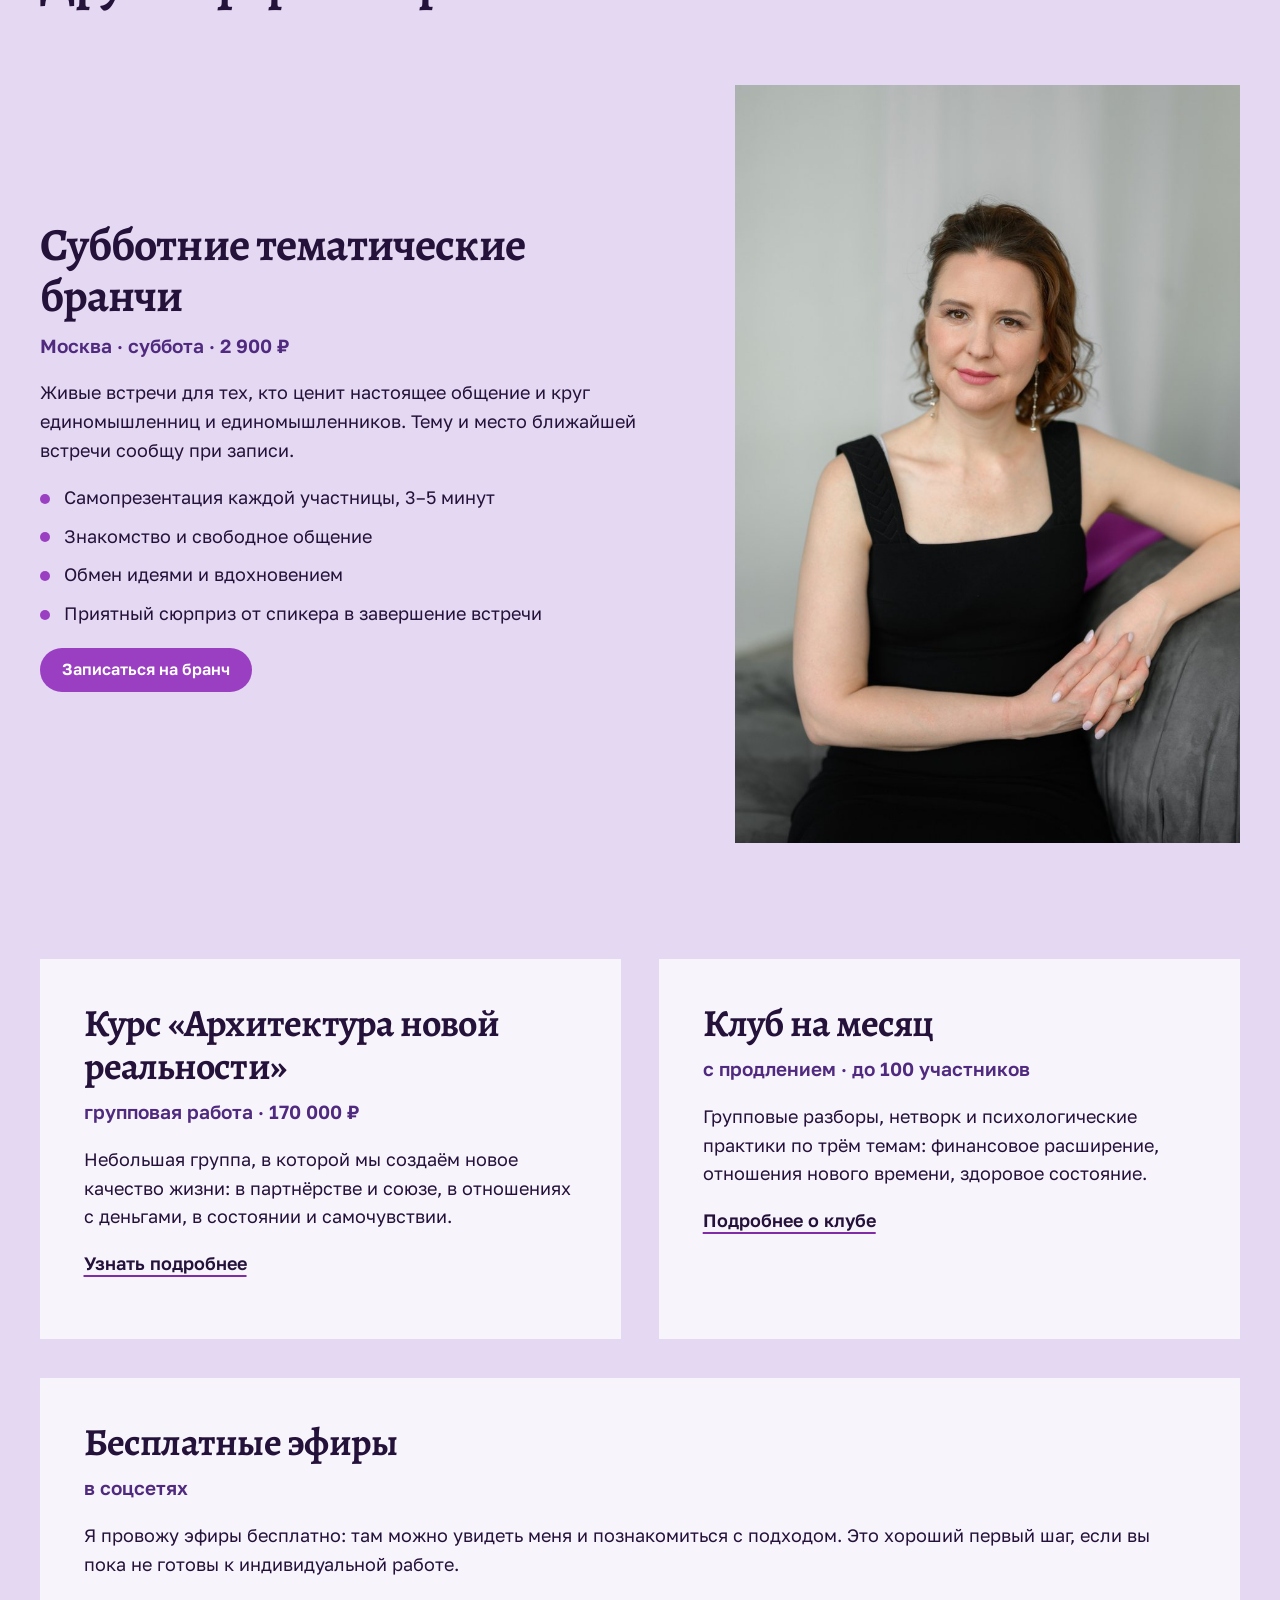
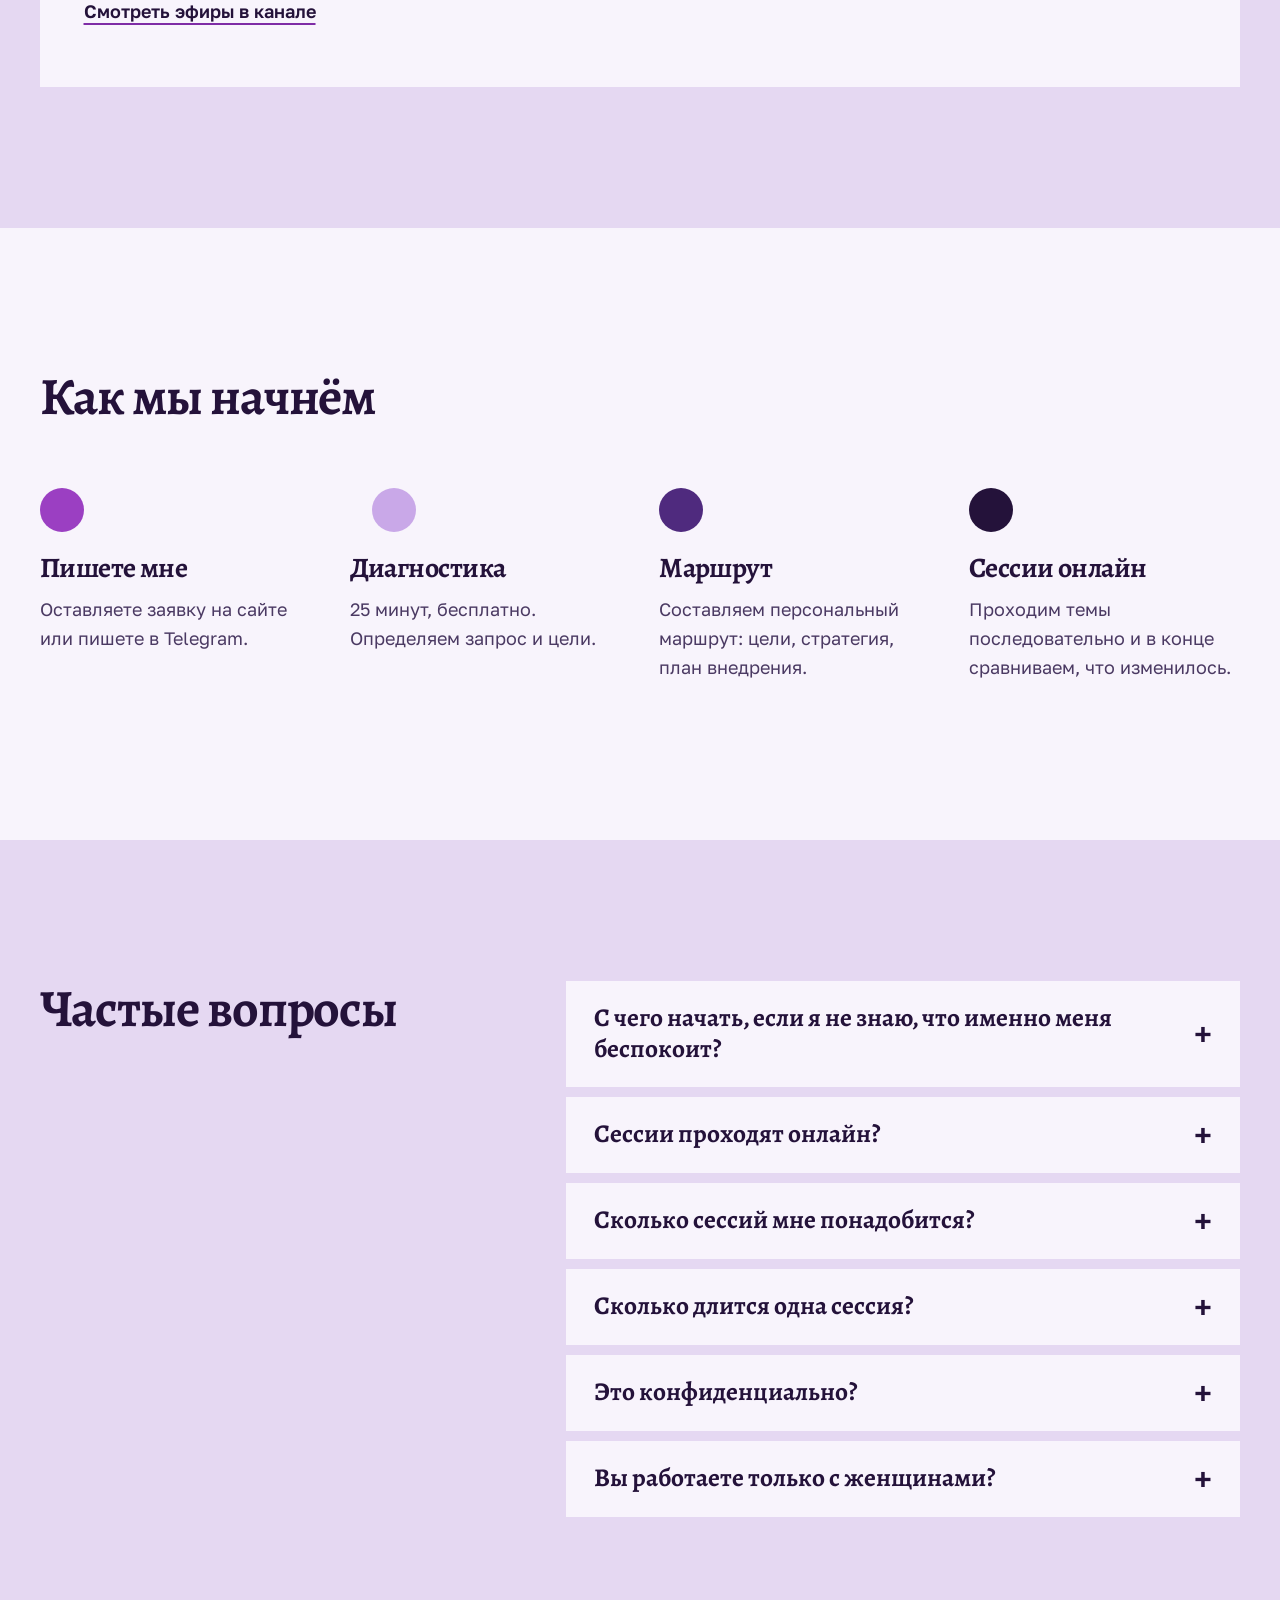
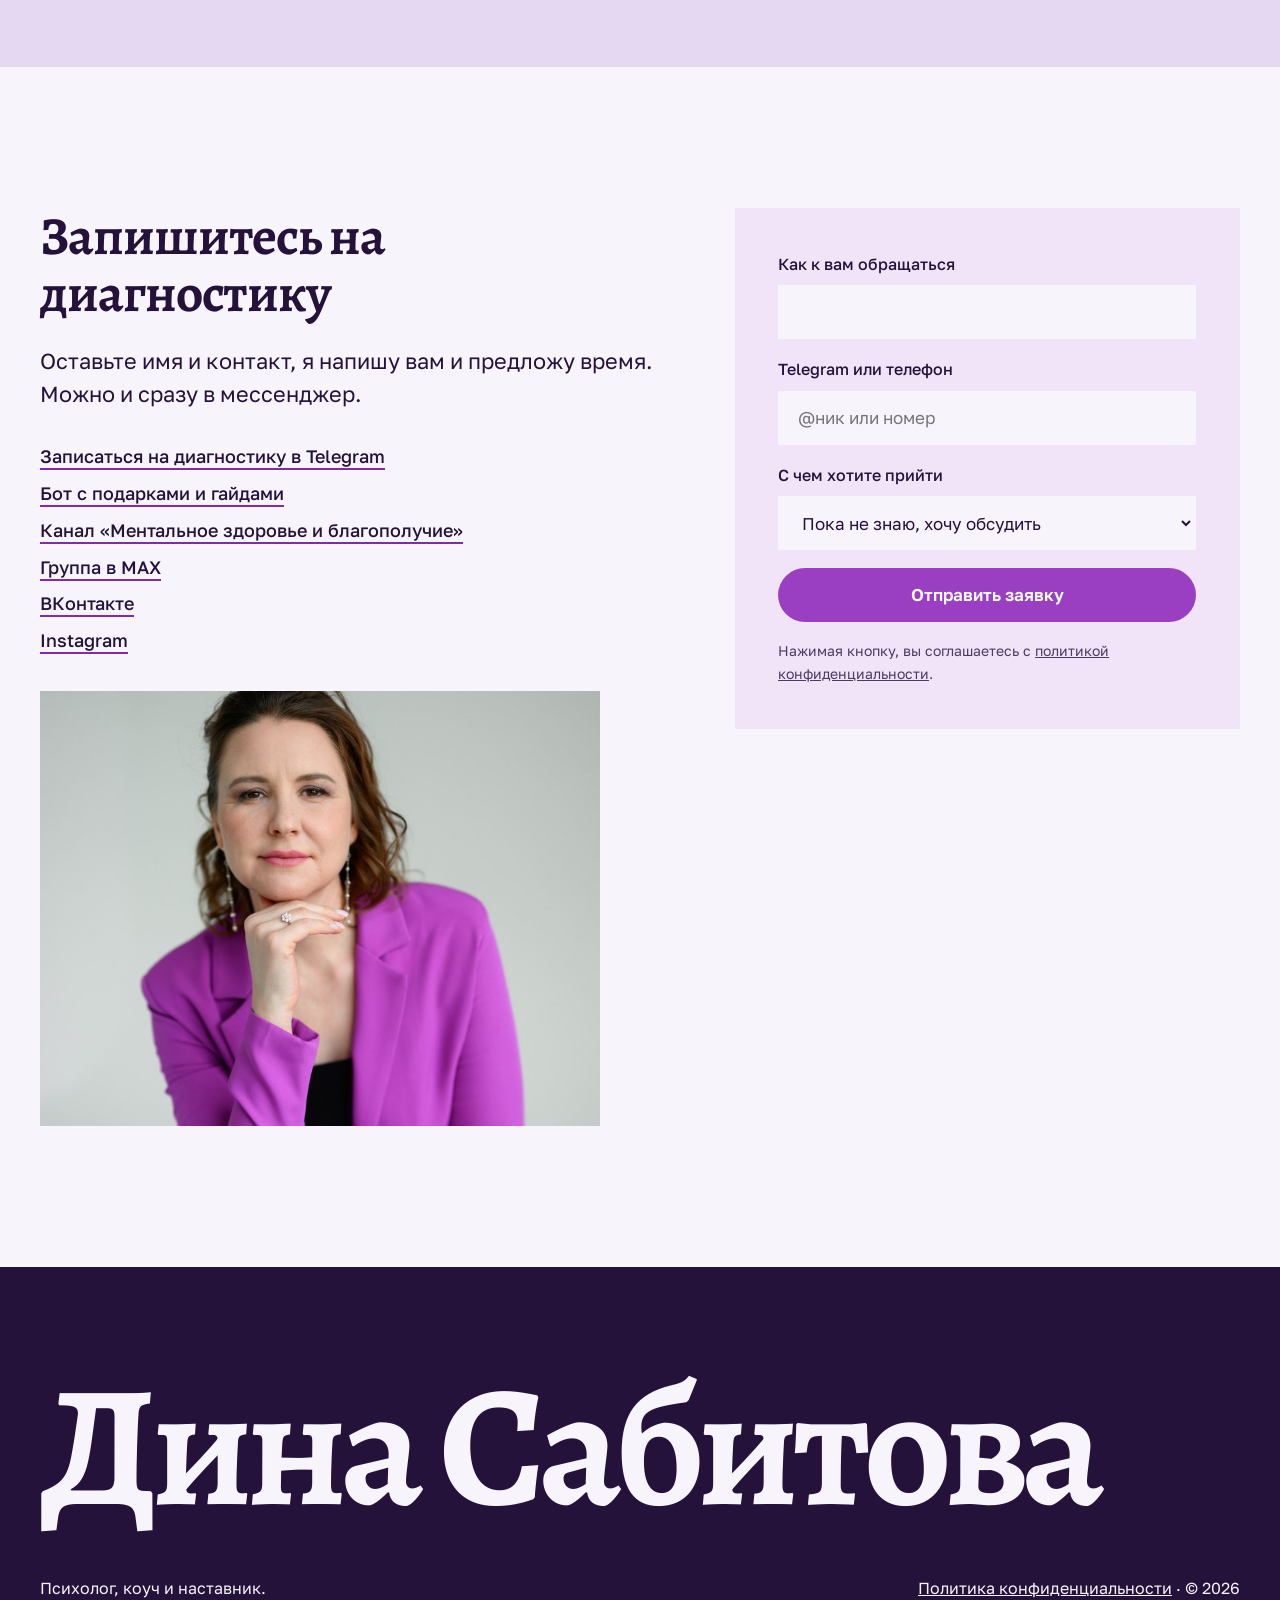
==== commit 39963b88: "Рабочий бот вместо личного TG" ====
--- a/index.html
+++ b/index.html
@@ -230,7 +230,7 @@
         <h3>Курс «Архитектура новой реальности»</h3>
         <p class="fmt__meta">групповая работа · 170 000 ₽</p>
         <p>Небольшая группа, в которой мы создаём новое качество жизни: в партнёрстве и союзе, в отношениях с деньгами, в состоянии и самочувствии.</p>
-        <p><a class="link" href="https://t.me/DinaDaylatshevna" target="_blank" rel="noopener">Узнать подробнее</a></p>
+        <p><a class="link" href="https://t.me/m/1aRt1kjPNzMy" target="_blank" rel="noopener">Узнать подробнее</a></p>
       </article>
       <article>
         <h3>Клуб на месяц</h3>
@@ -283,7 +283,6 @@
       <h2>Запишитесь на диагностику</h2>
       <p class="lead">Оставьте имя и контакт, я напишу вам и предложу время. Можно и сразу в мессенджер.</p>
       <ul class="links">
-        <li><a href="https://t.me/DinaDaylatshevna" target="_blank" rel="noopener">Telegram: @DinaDaylatshevna</a></li>
         <li><a href="https://t.me/m/1aRt1kjPNzMy" target="_blank" rel="noopener">Записаться на диагностику в Telegram</a></li>
         <li><a href="https://t.me/dinaa_sabitova_bot?start=b_US0uHBzy8X" target="_blank" rel="noopener">Бот с подарками и гайдами</a></li>
         <li><a href="https://t.me/DSmental" target="_blank" rel="noopener">Канал «Ментальное здоровье и благополучие»</a></li>
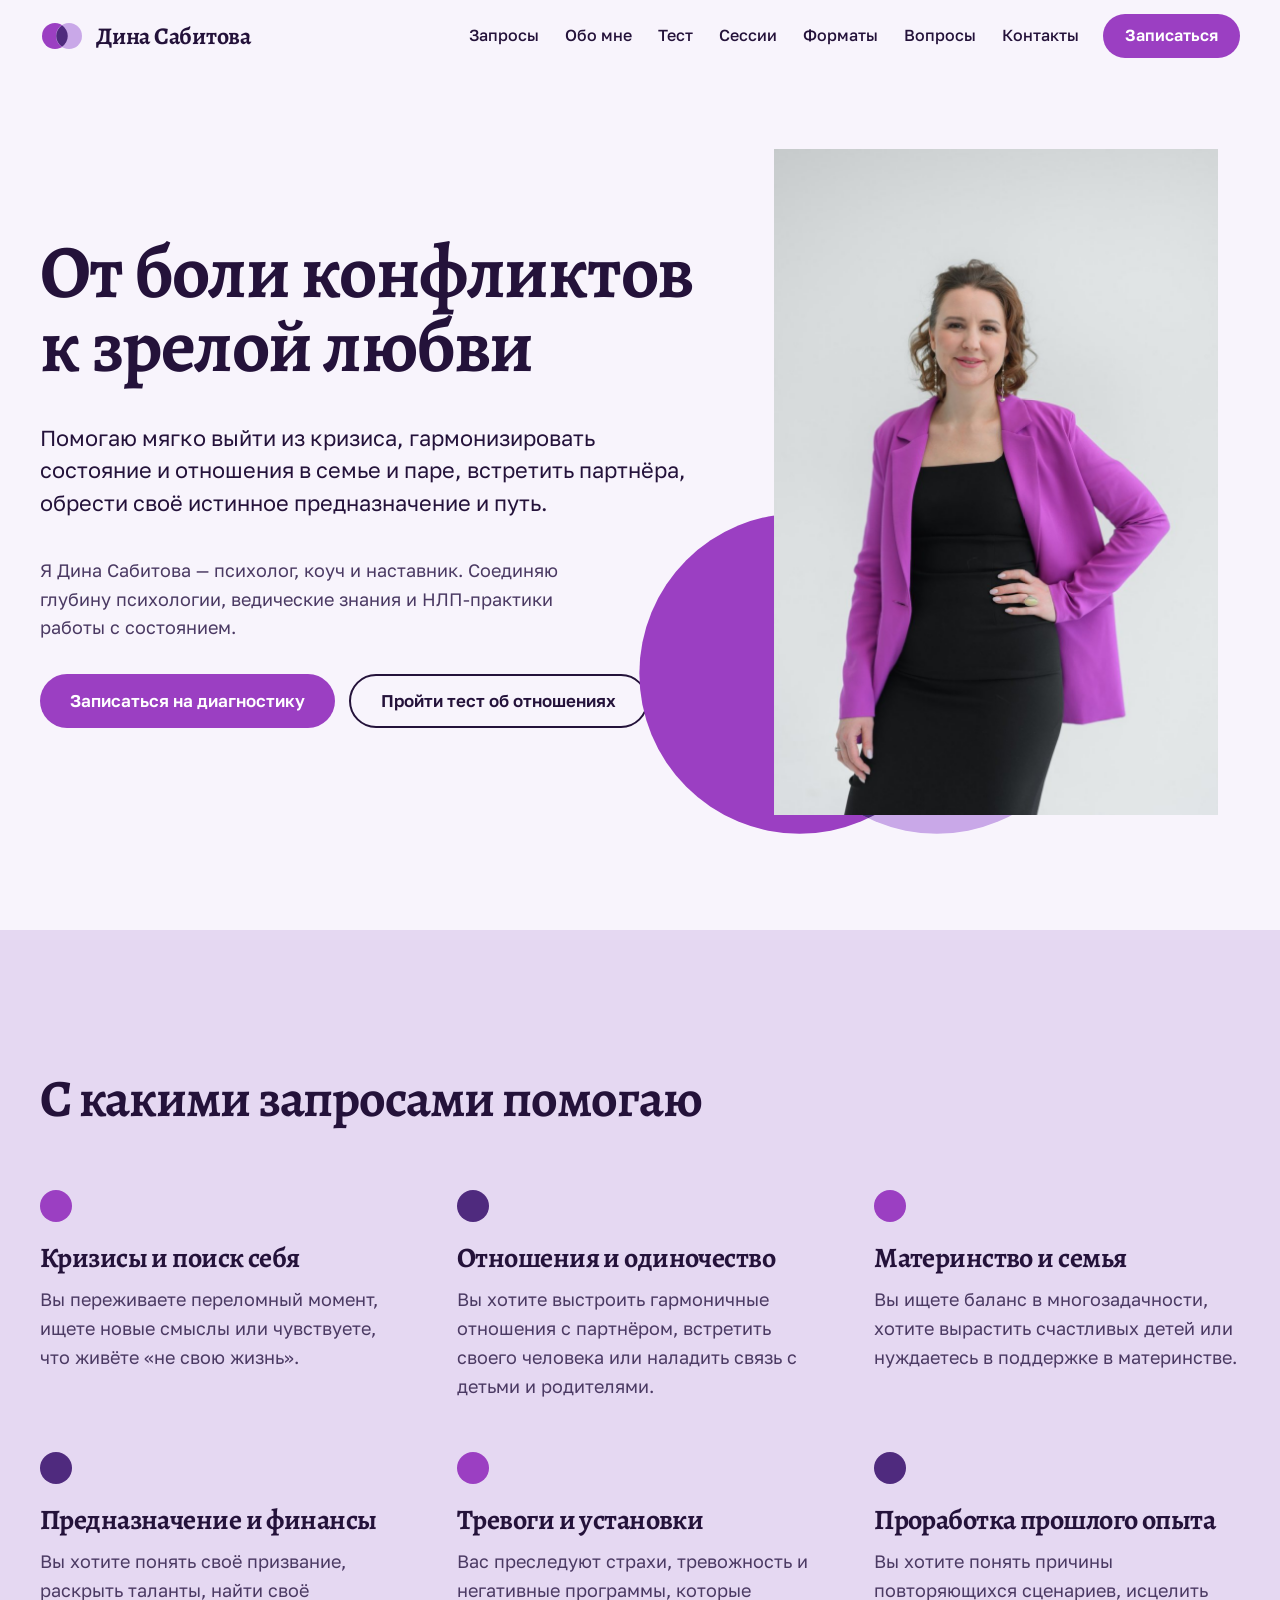
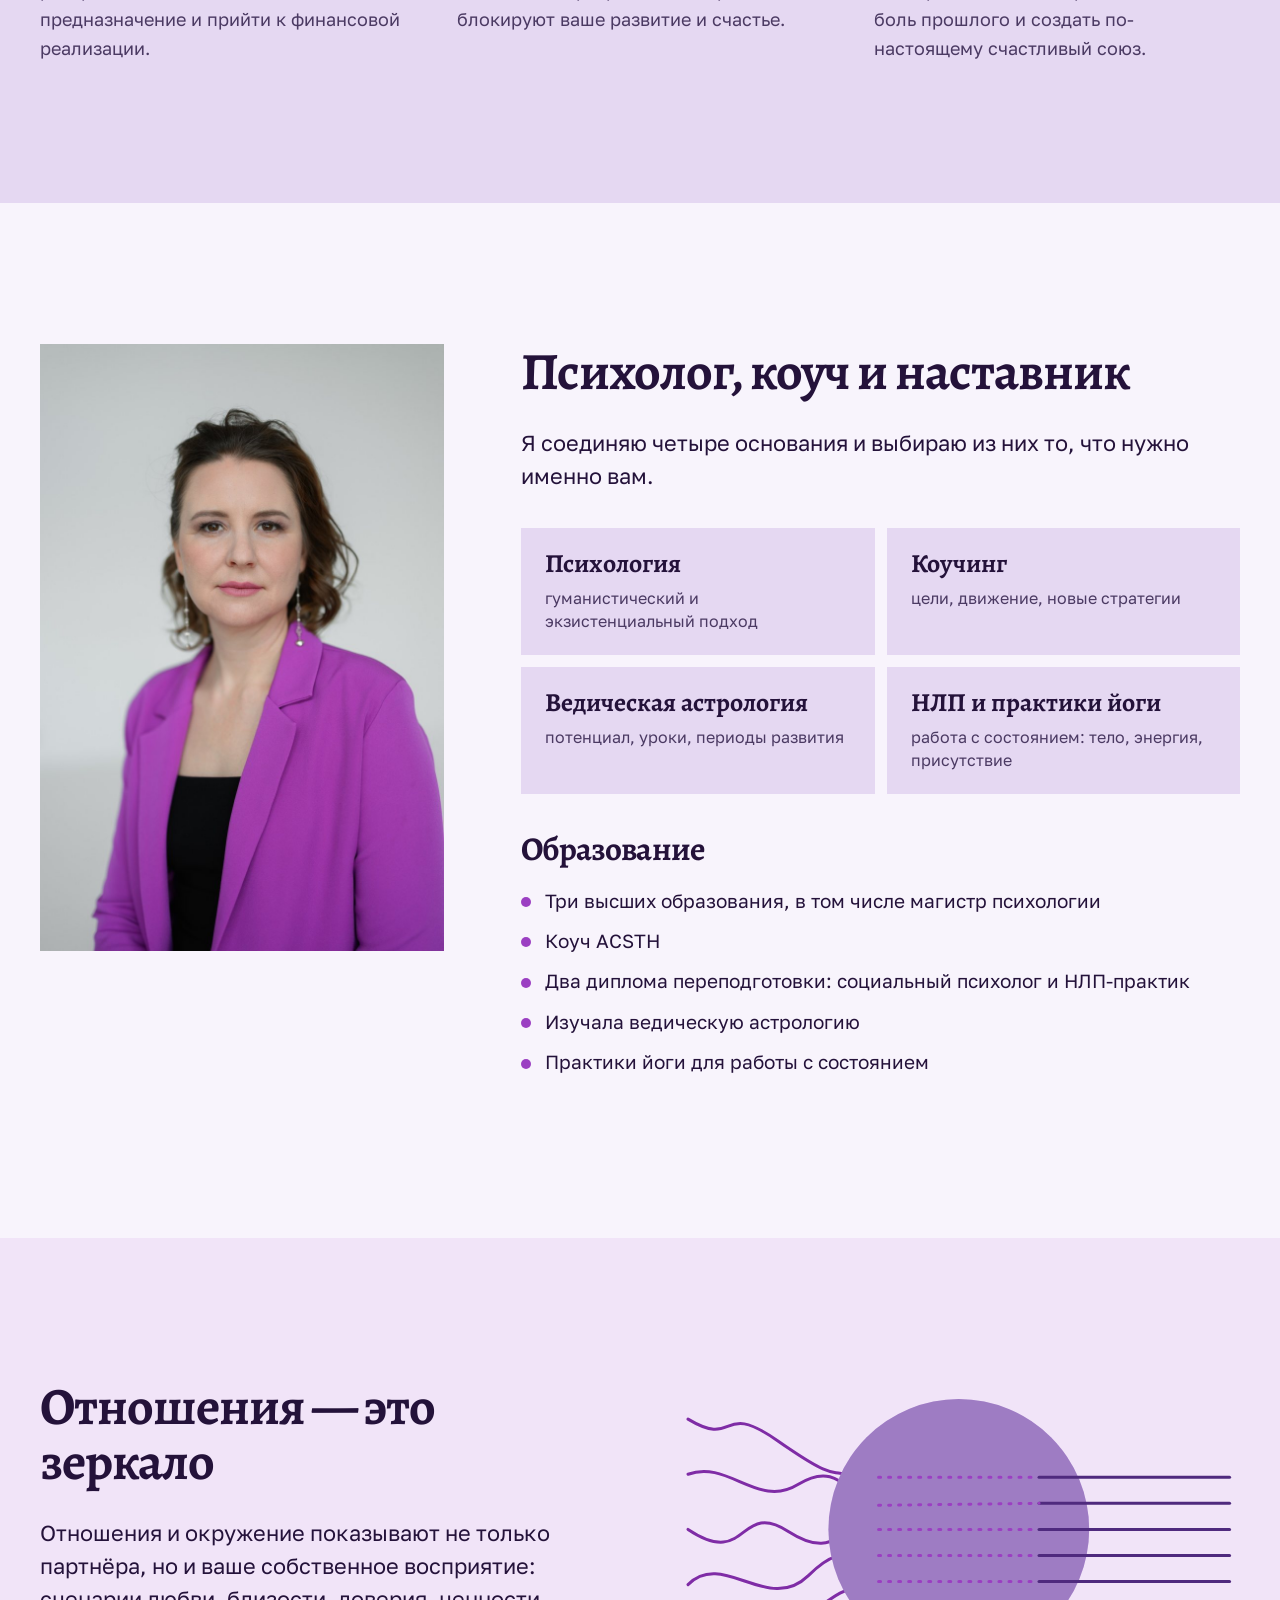
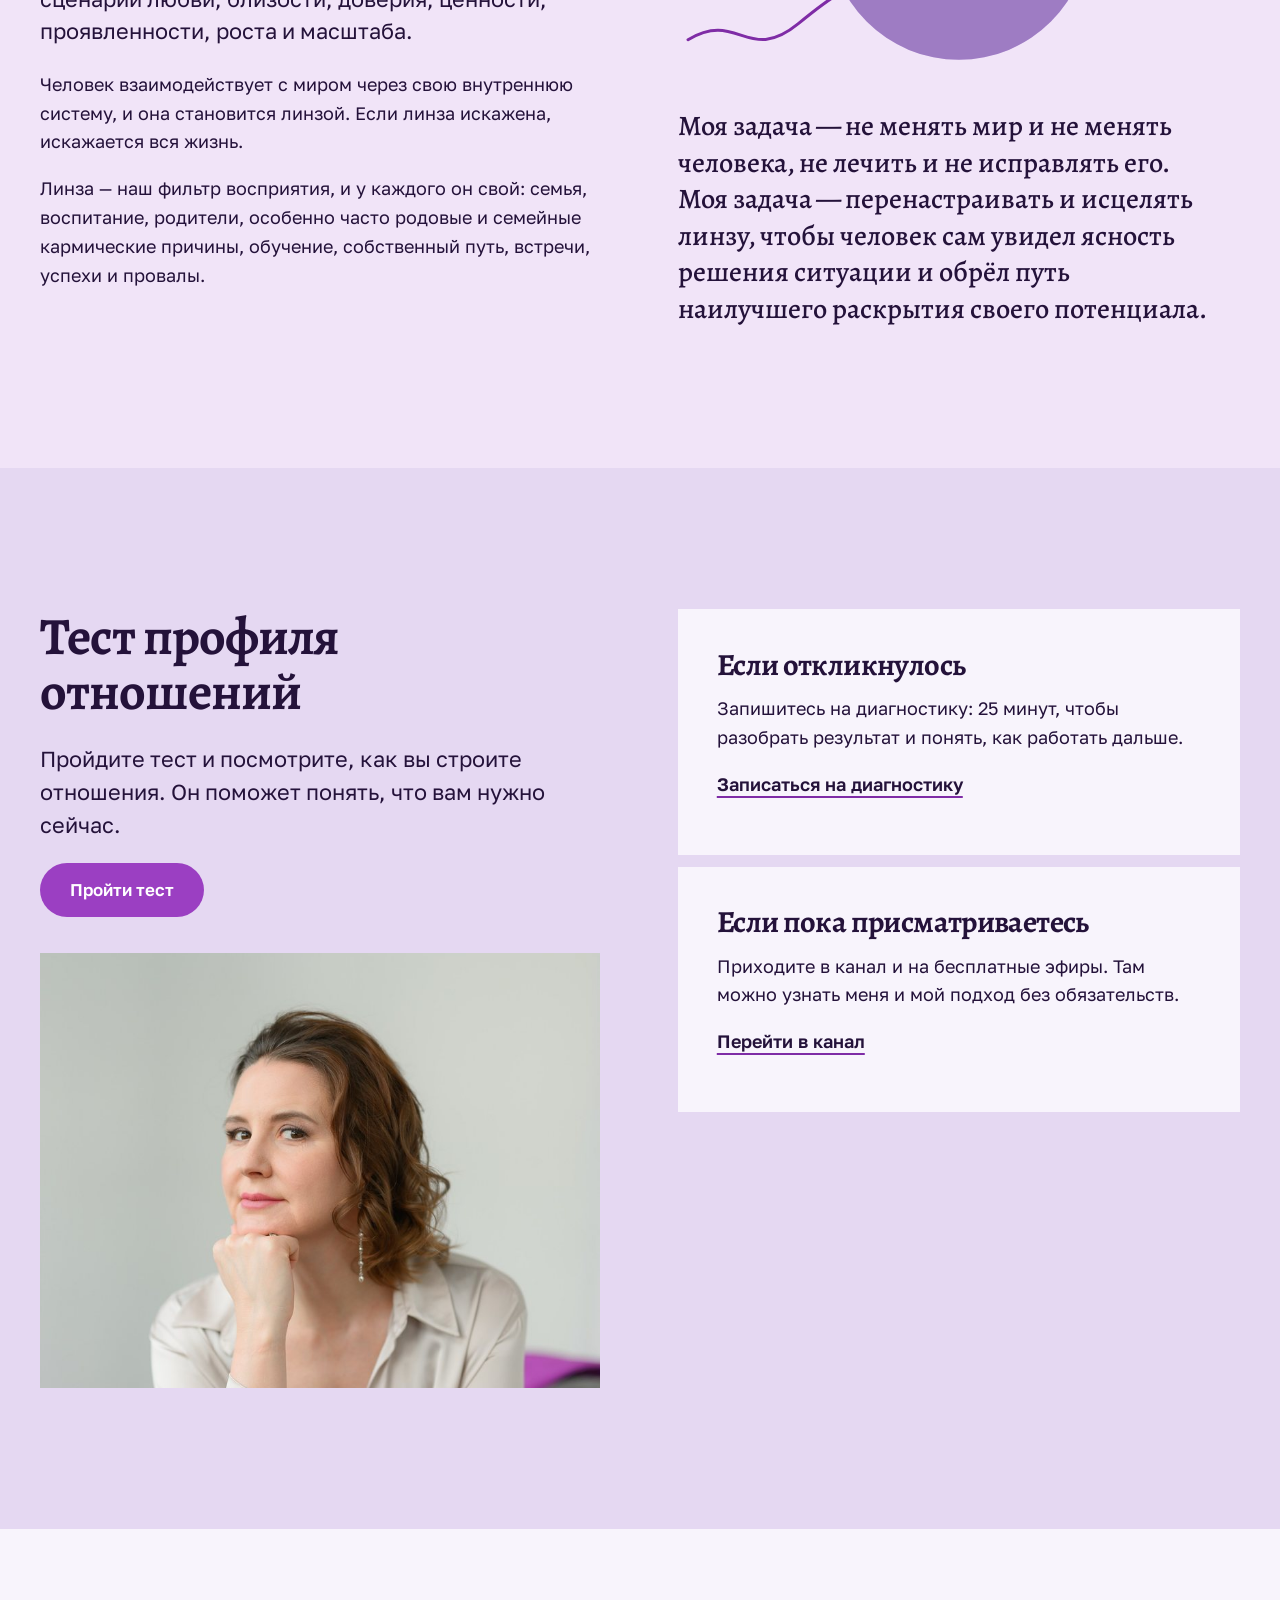
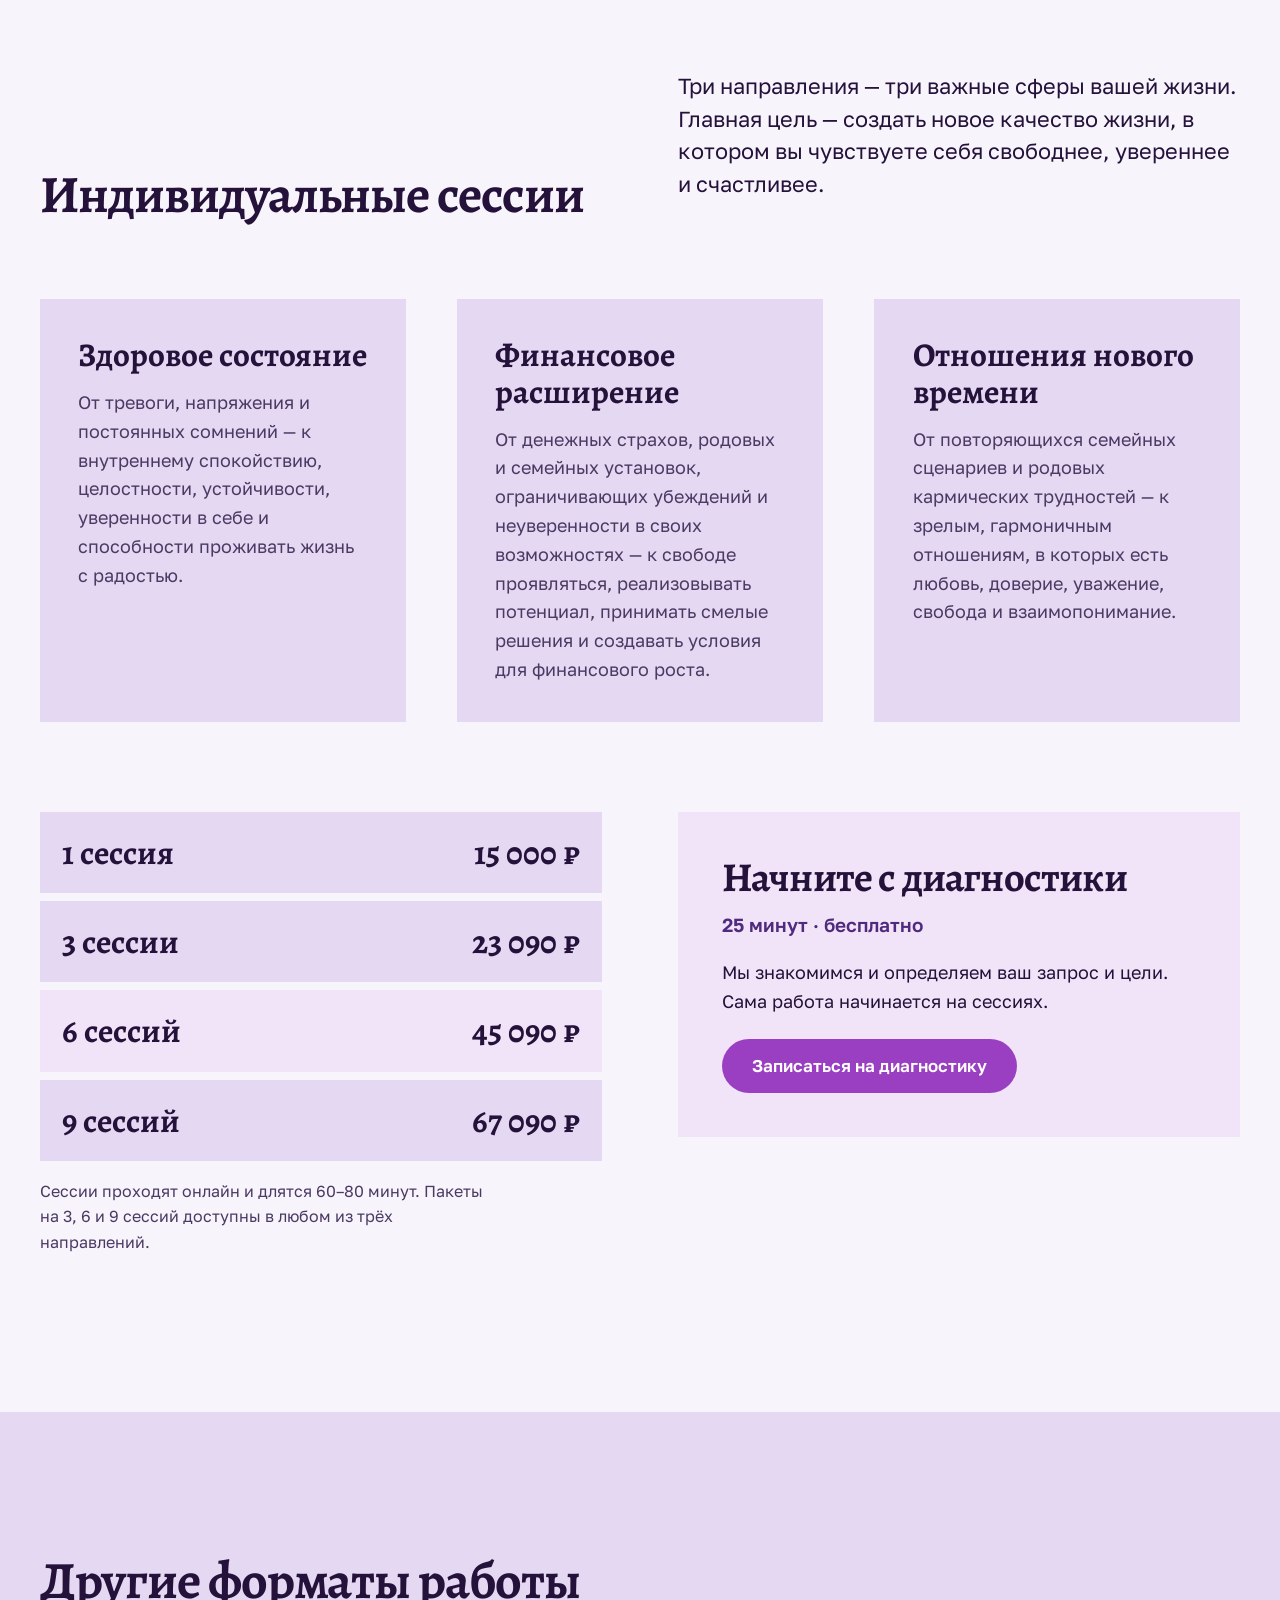
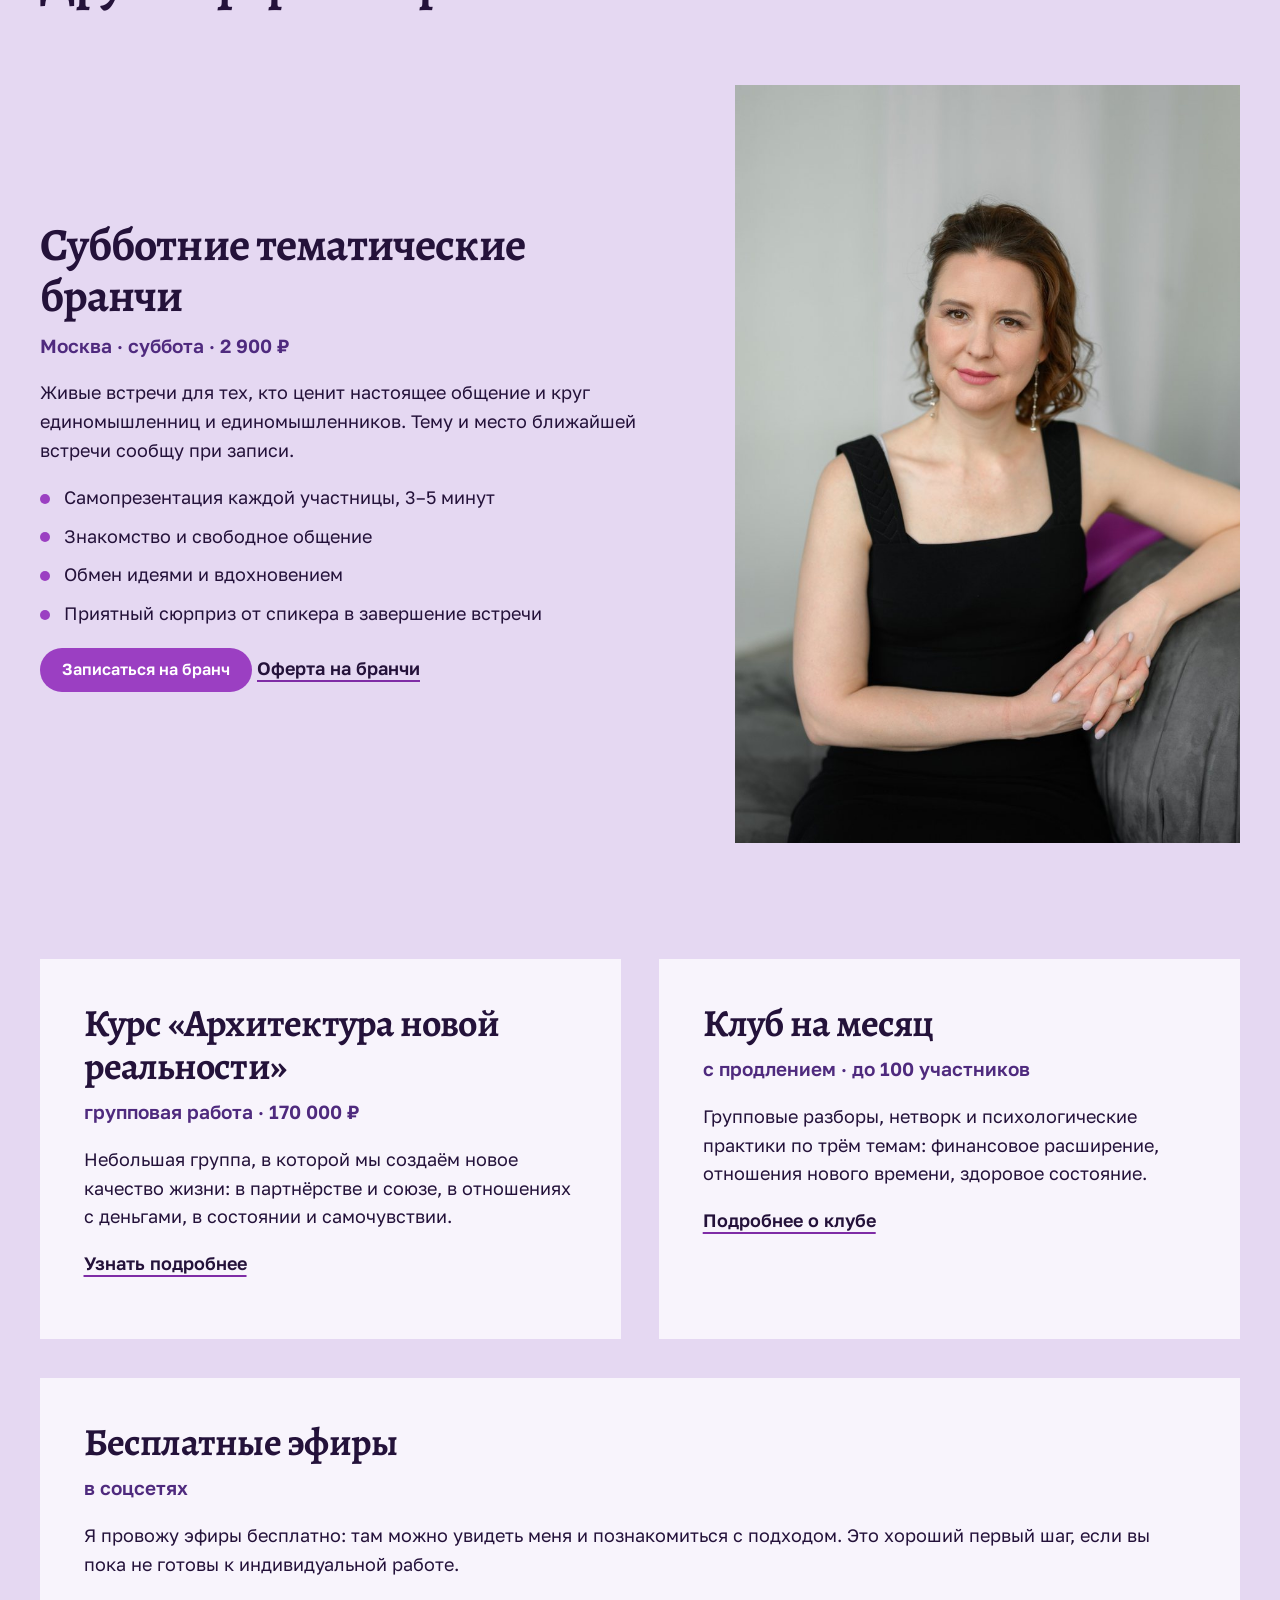
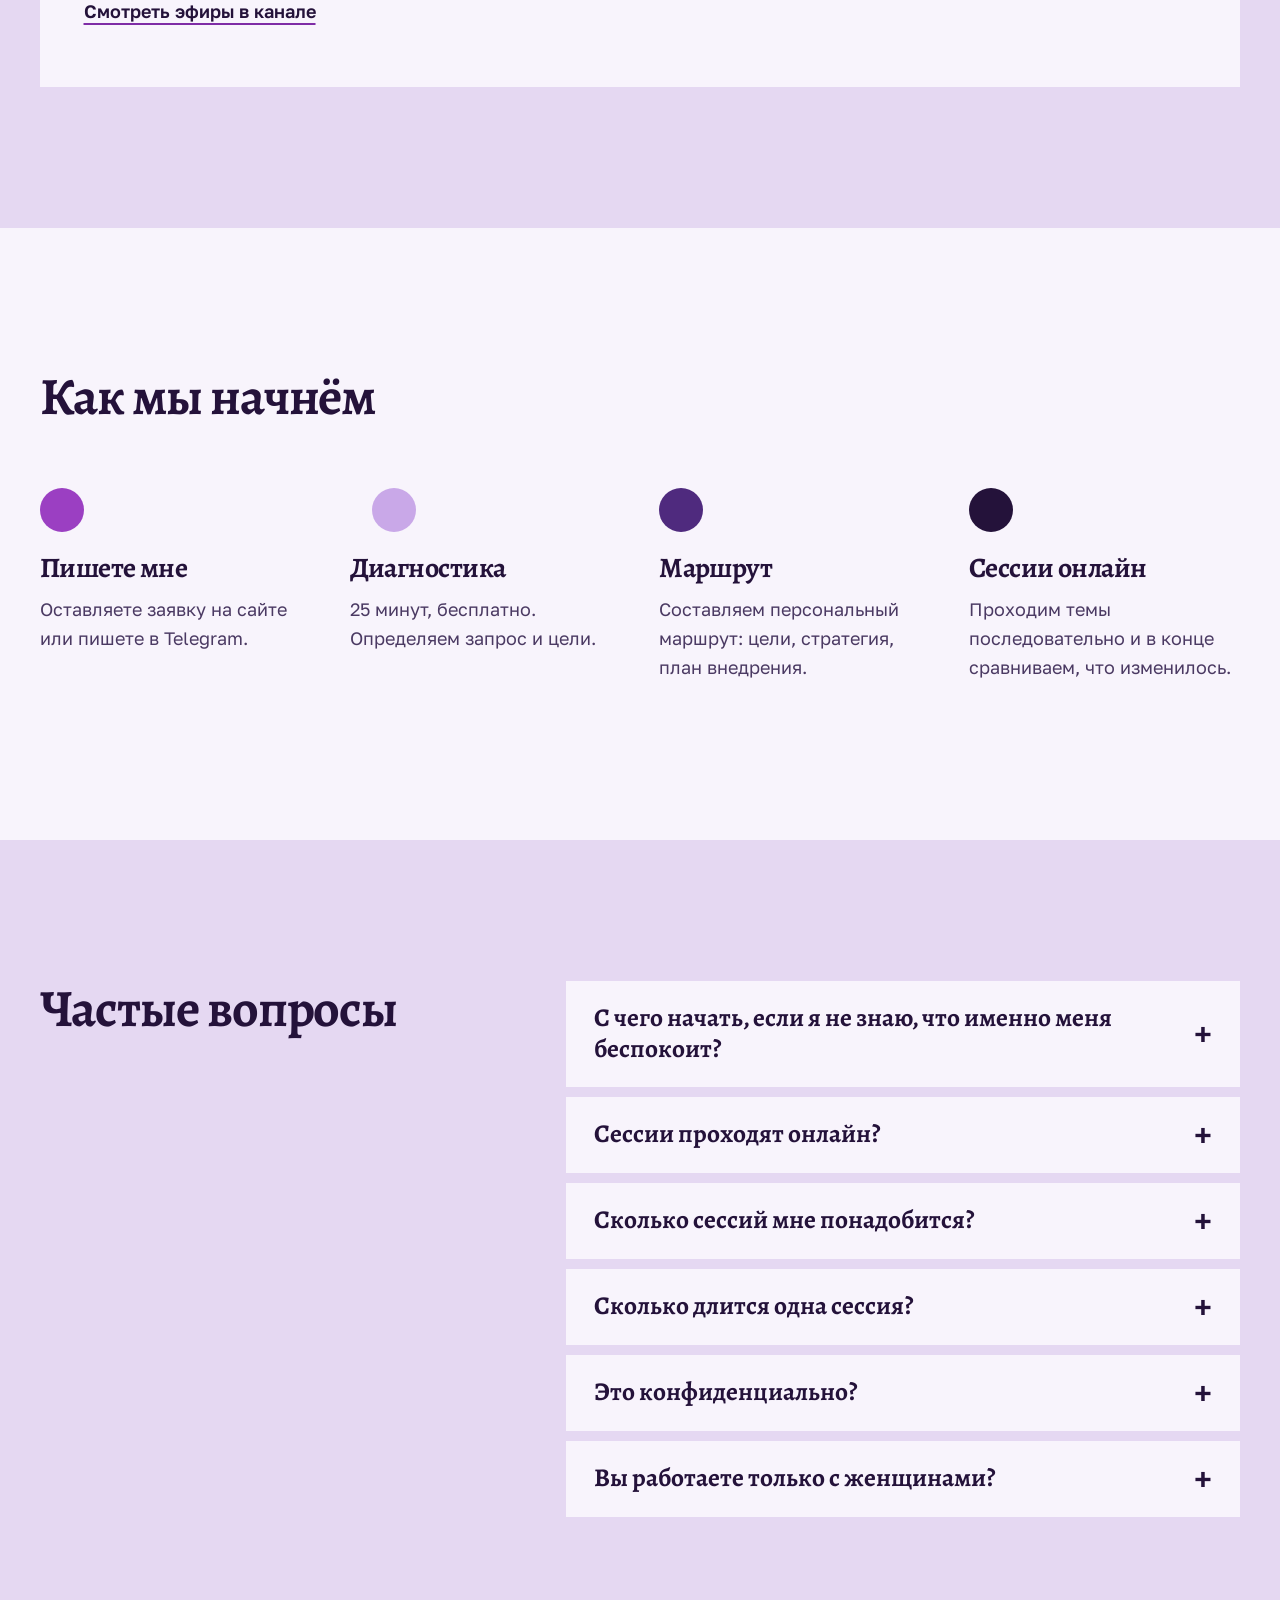
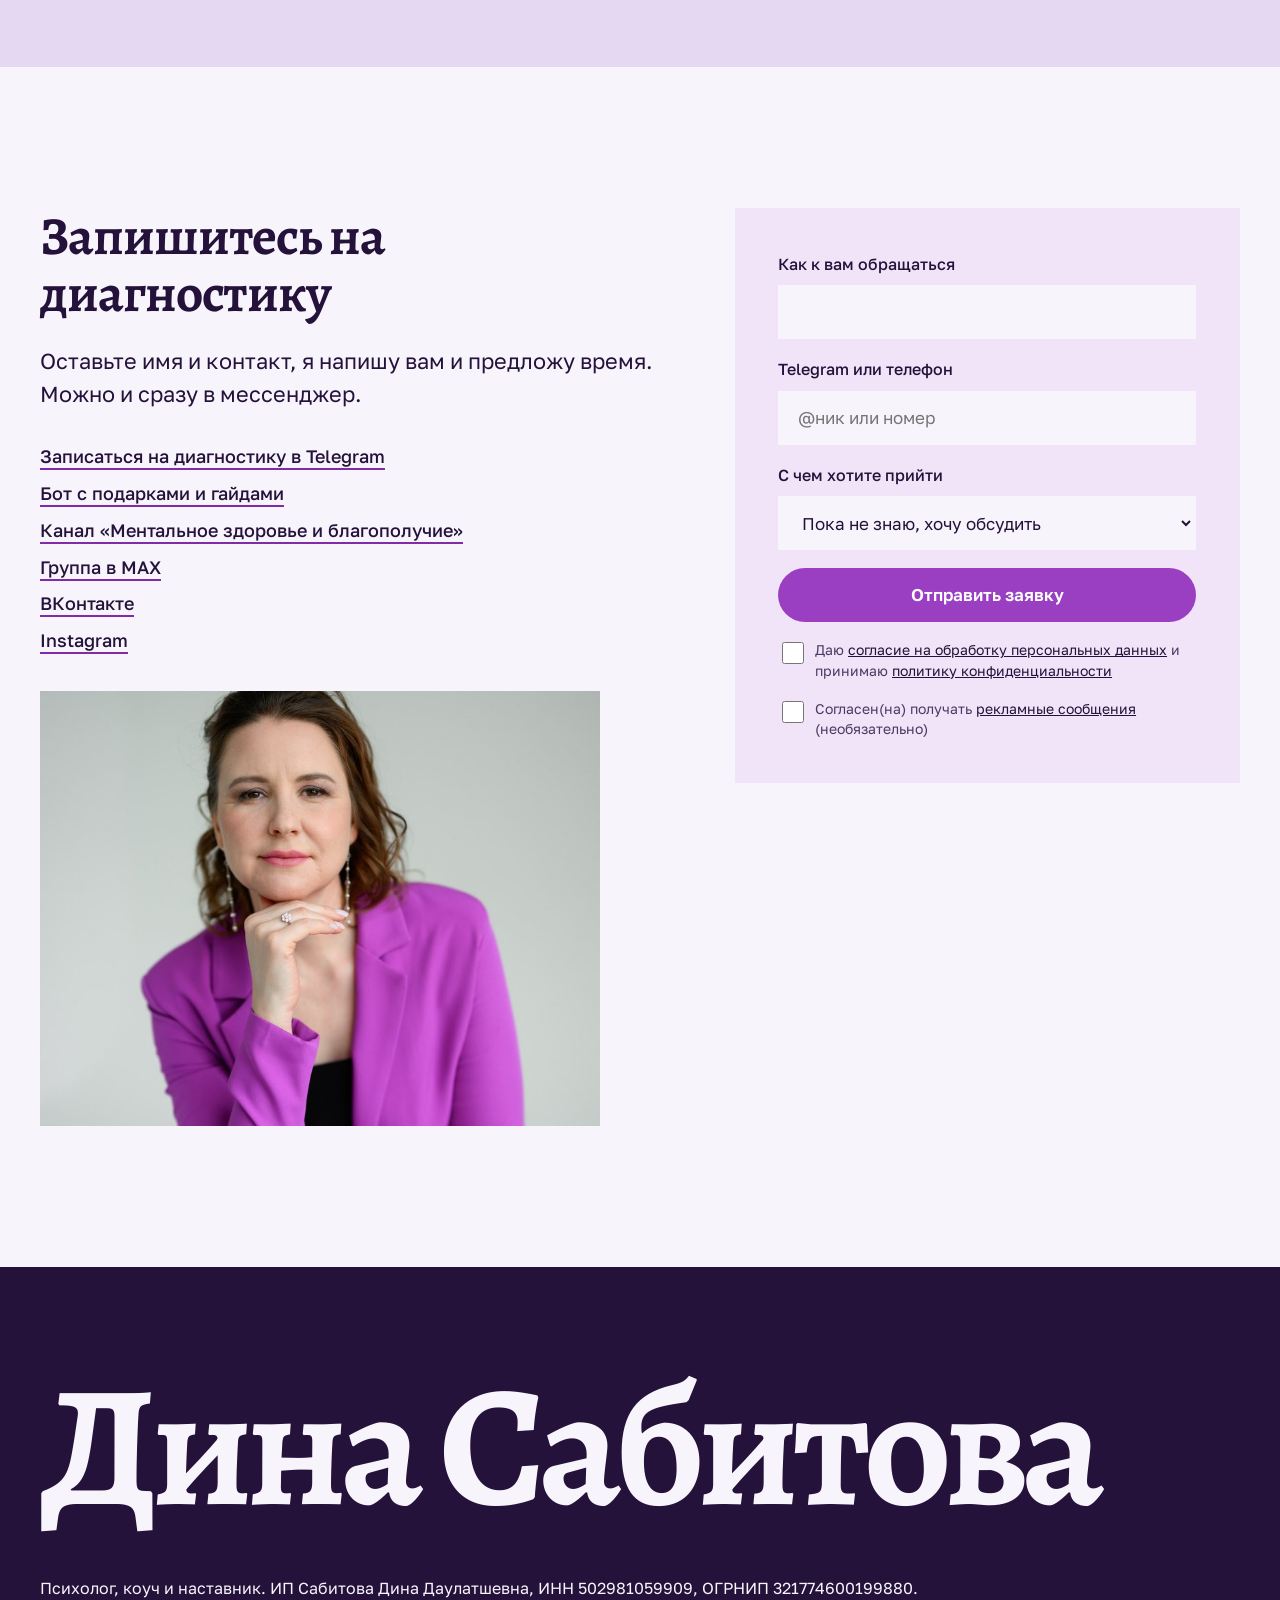
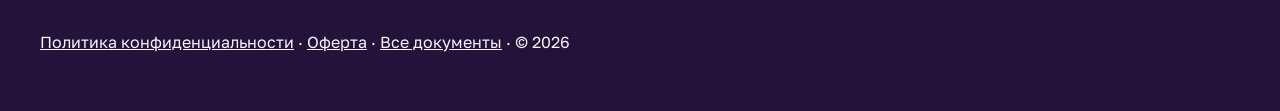
==== commit 6a7e40a2: "Юридические документы клиента: PDF, согласия в форме, реквизиты ИП" ====
--- a/index.html
+++ b/index.html
@@ -218,7 +218,7 @@
           <li>Обмен идеями и вдохновением</li>
           <li>Приятный сюрприз от спикера в завершение встречи</li>
         </ul>
-        <p><a href="#contact" class="btn btn--sm">Записаться на бранч</a></p>
+        <p><a href="#contact" class="btn btn--sm">Записаться на бранч</a> <a class="link" href="docs/oferta-branchi.pdf" target="_blank" rel="noopener">Оферта на бранчи</a></p>
       </div>
       <figure class="pic">
         <img src="img/brunch.jpg" width="820" height="1230" alt="Дина Сабитова сидит на диване в чёрном платье" loading="lazy">
@@ -315,7 +315,8 @@
       </label>
       <input type="text" name="_gotcha" style="display:none" tabindex="-1" autocomplete="off">
       <button type="submit" class="btn">Отправить заявку</button>
-      <p class="form__note">Нажимая кнопку, вы соглашаетесь с <a href="privacy.html">политикой конфиденциальности</a>.</p>
+      <label class="check"><input type="checkbox" name="consent_pd" value="да" required> <span>Даю <a href="docs/soglasie-na-obrabotku-pd.pdf" target="_blank" rel="noopener">согласие на обработку персональных данных</a> и принимаю <a href="docs/politika-konfidencialnosti.pdf" target="_blank" rel="noopener">политику конфиденциальности</a></span></label>
+      <label class="check"><input type="checkbox" name="consent_ads" value="да"> <span>Согласен(на) получать <a href="docs/soglasie-na-rassylku.pdf" target="_blank" rel="noopener">рекламные сообщения</a> (необязательно)</span></label>
     </form>
   </div>
 </section>
@@ -326,8 +327,8 @@
   <div class="wrap">
     <p class="footer__name">Дина Сабитова</p>
     <div class="footer__row">
-      <p>Психолог, коуч и наставник.</p>
-      <p><a href="privacy.html">Политика конфиденциальности</a> · © <span id="year">2026</span></p>
+      <p>Психолог, коуч и наставник. ИП Сабитова Дина Даулатшевна, ИНН 502981059909, ОГРНИП 321774600199880.</p>
+      <p><a href="docs/politika-konfidencialnosti.pdf" target="_blank" rel="noopener">Политика конфиденциальности</a> · <a href="docs/oferta.pdf" target="_blank" rel="noopener">Оферта</a> · <a href="documents.html">Все документы</a> · © <span id="year">2026</span></p>
     </div>
   </div>
 </footer>
--- a/styles.css
+++ b/styles.css
@@ -239,3 +239,15 @@
   .quotes li::before { width: 22px; height: 22px; }
 }
 @media (max-width: 380px) { .logo { font-size: 20px; } .logo__mark { width: 36px; } }
+
+.check { display: flex !important; grid-template-columns: none; gap: 12px; align-items: flex-start; font-weight: 400 !important; font-size: 14px !important; line-height: 1.45; color: var(--ink-soft); }
+.check input { width: 22px; min-height: 22px; height: 22px; flex-shrink: 0; margin-top: 2px; accent-color: var(--accent); }
+.check a { color: var(--ink); text-decoration: underline; }
+.docs { max-width: 820px; margin: 0 auto; padding: 56px var(--pad) 96px; }
+.docs h1 { font-size: clamp(34px, 5vw, 56px); margin-bottom: 20px; }
+.docs ul { margin-top: 28px; }
+.docs li { padding: 18px 0; border-bottom: 1px solid rgba(36,18,58,.14); }
+.docs li a { font: 700 clamp(20px, 2.2vw, 26px)/1.25 var(--font-head); text-decoration: none; }
+.docs li a:hover { text-decoration: underline; }
+.docs li span { display: block; color: var(--ink-soft); font-size: 15px; margin-top: 4px; }
+.docs .req { margin-top: 32px; color: var(--ink-soft); font-size: 15px; }
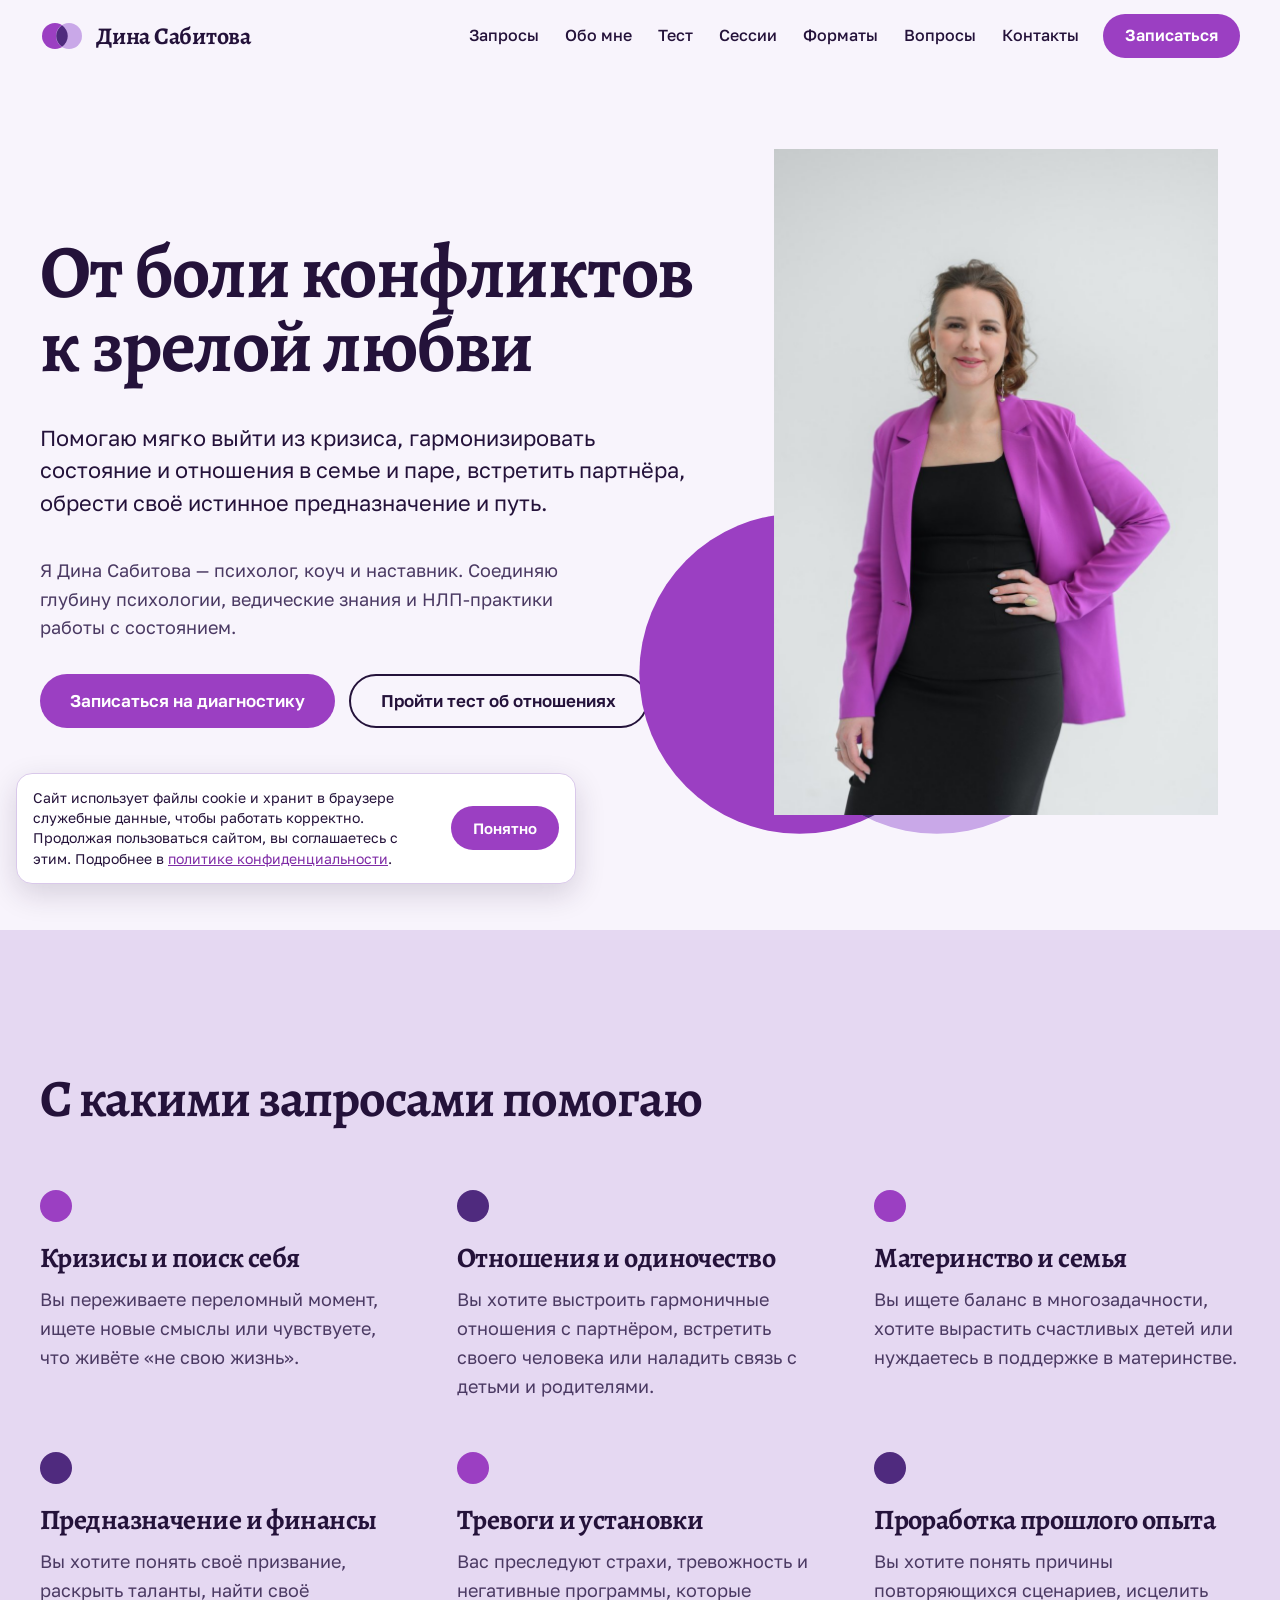
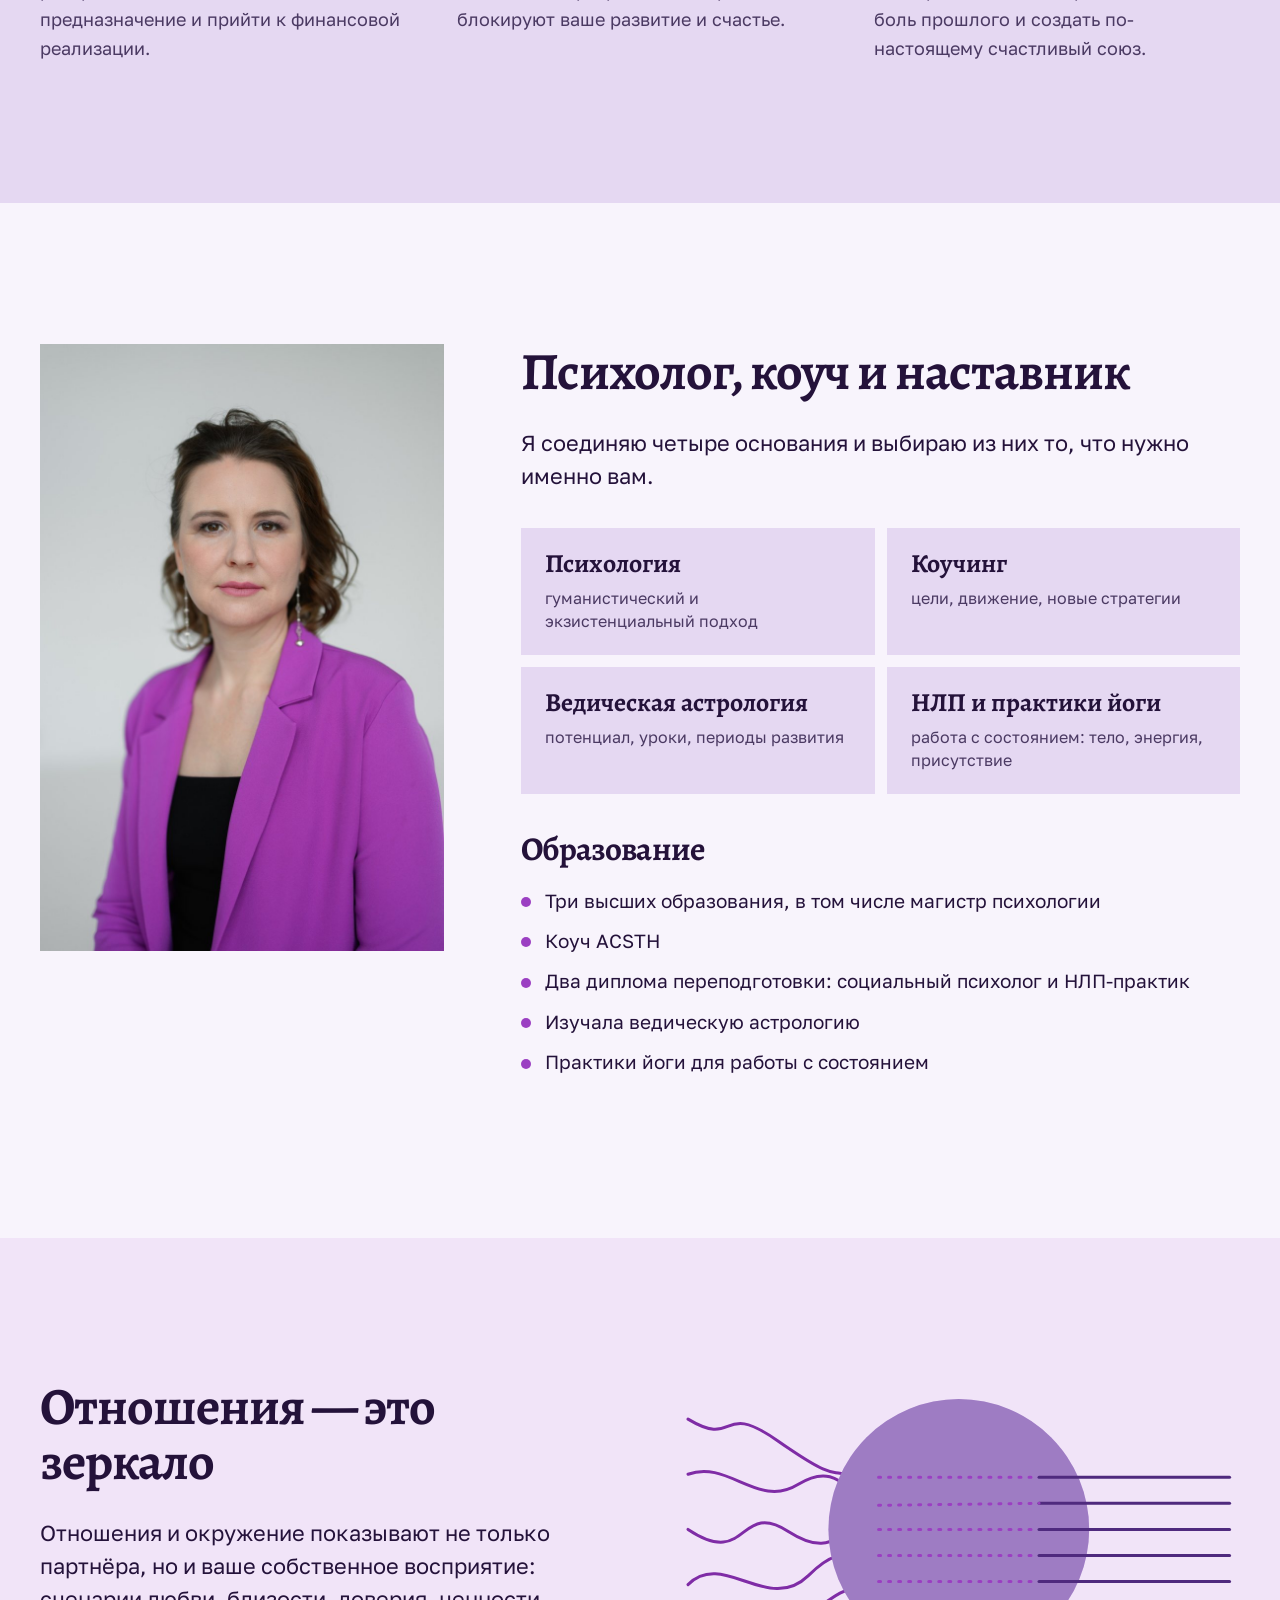
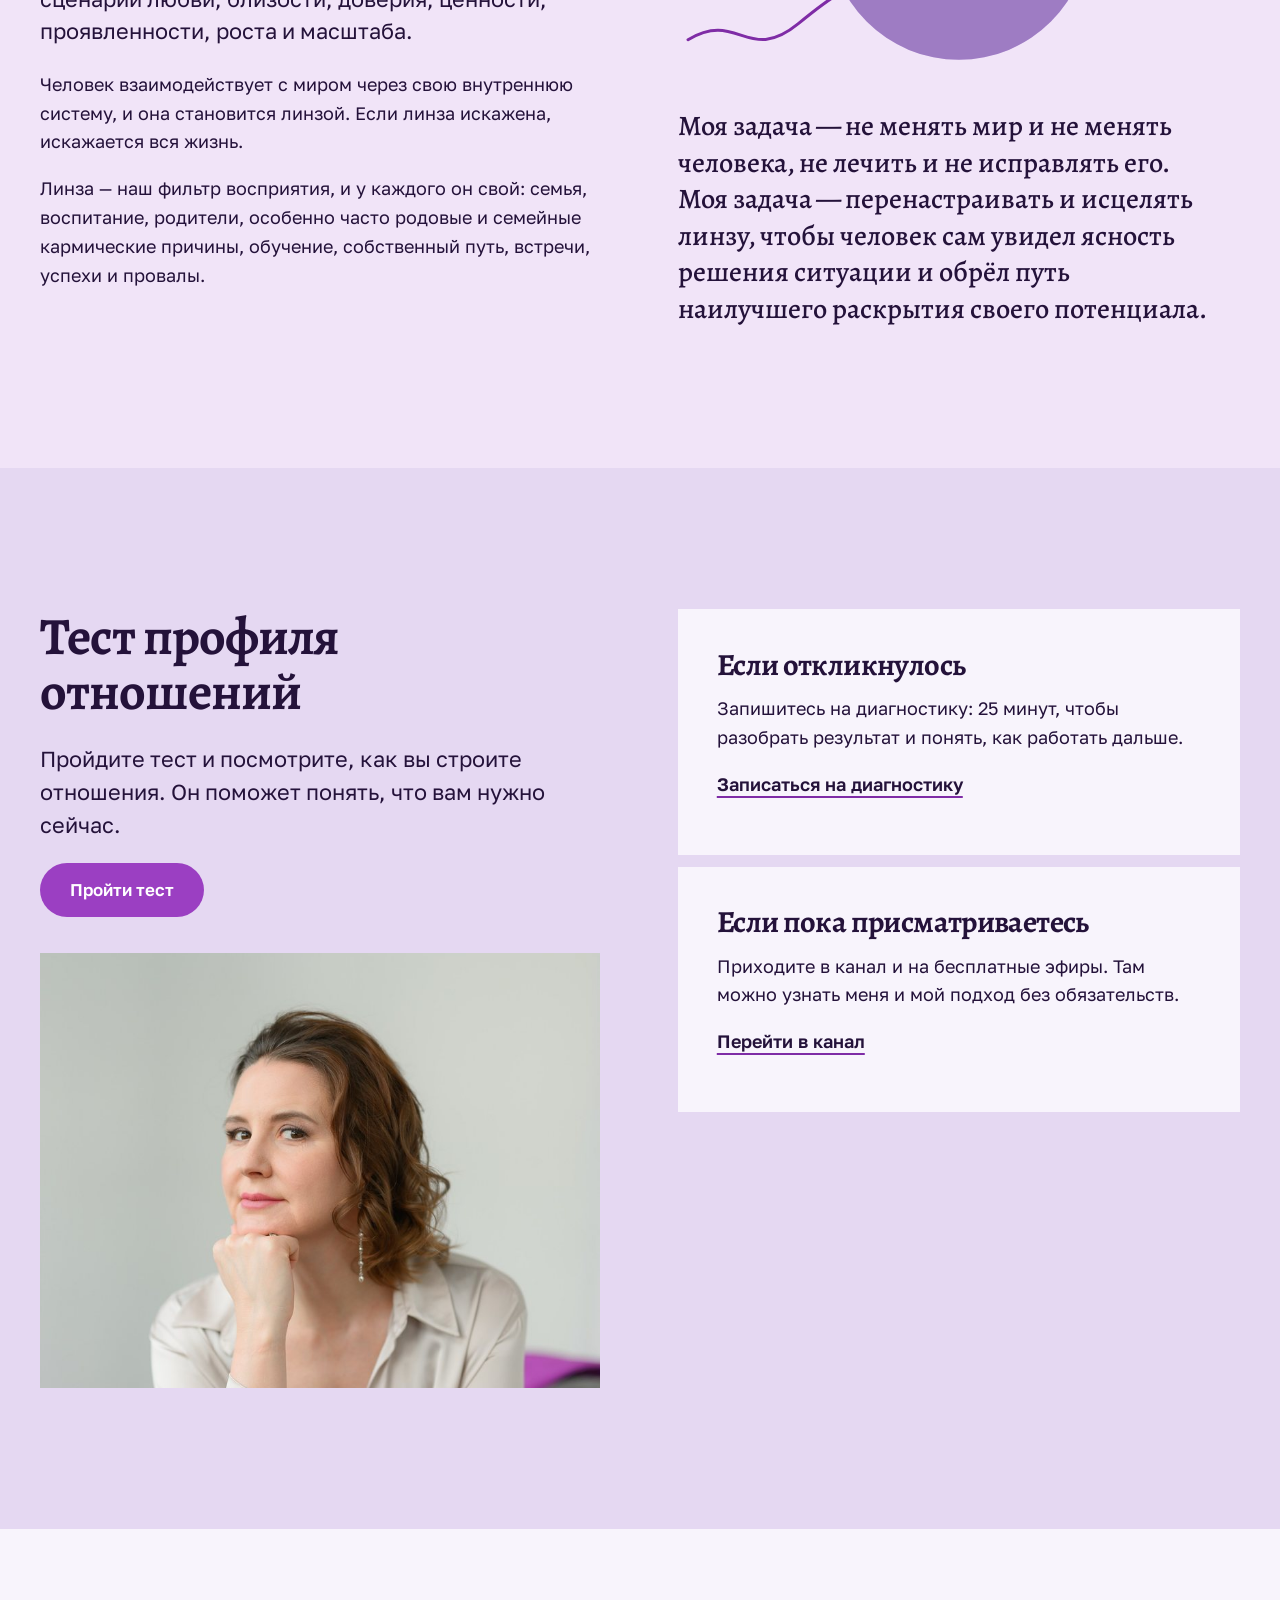
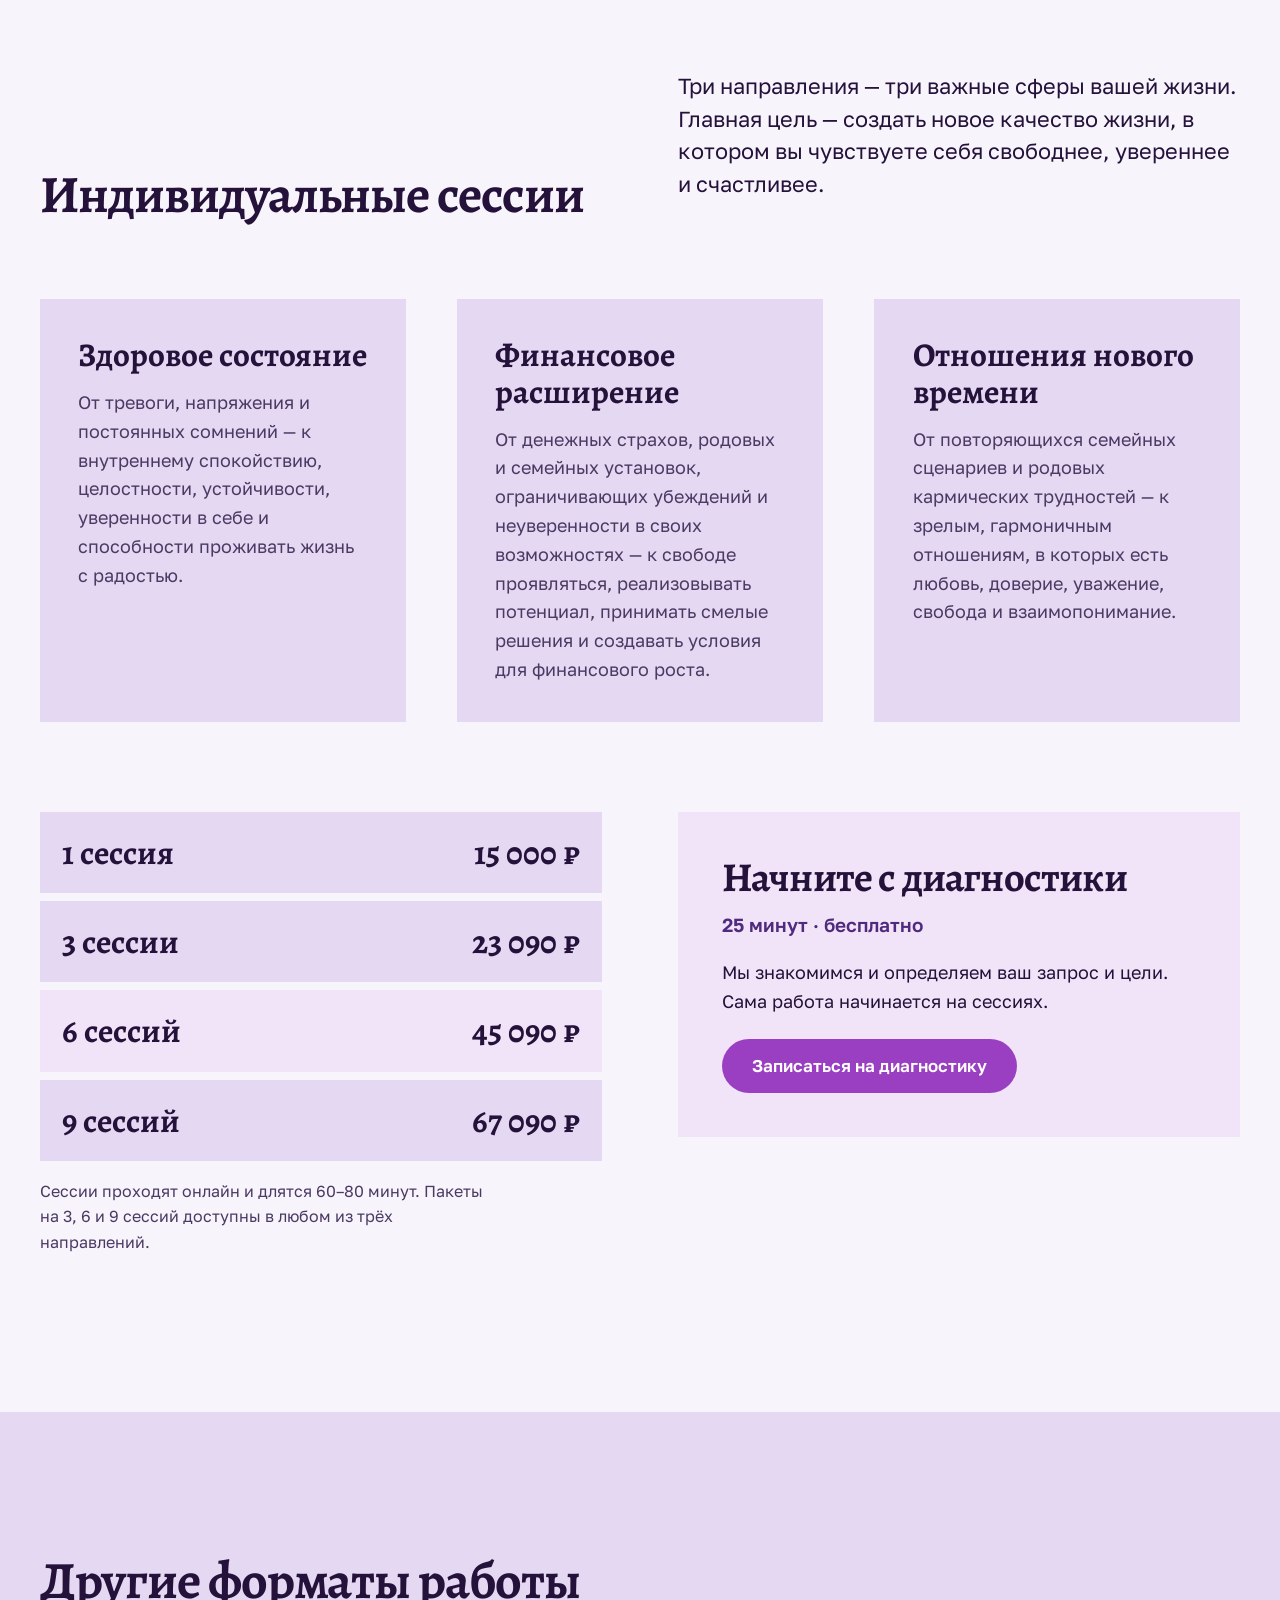
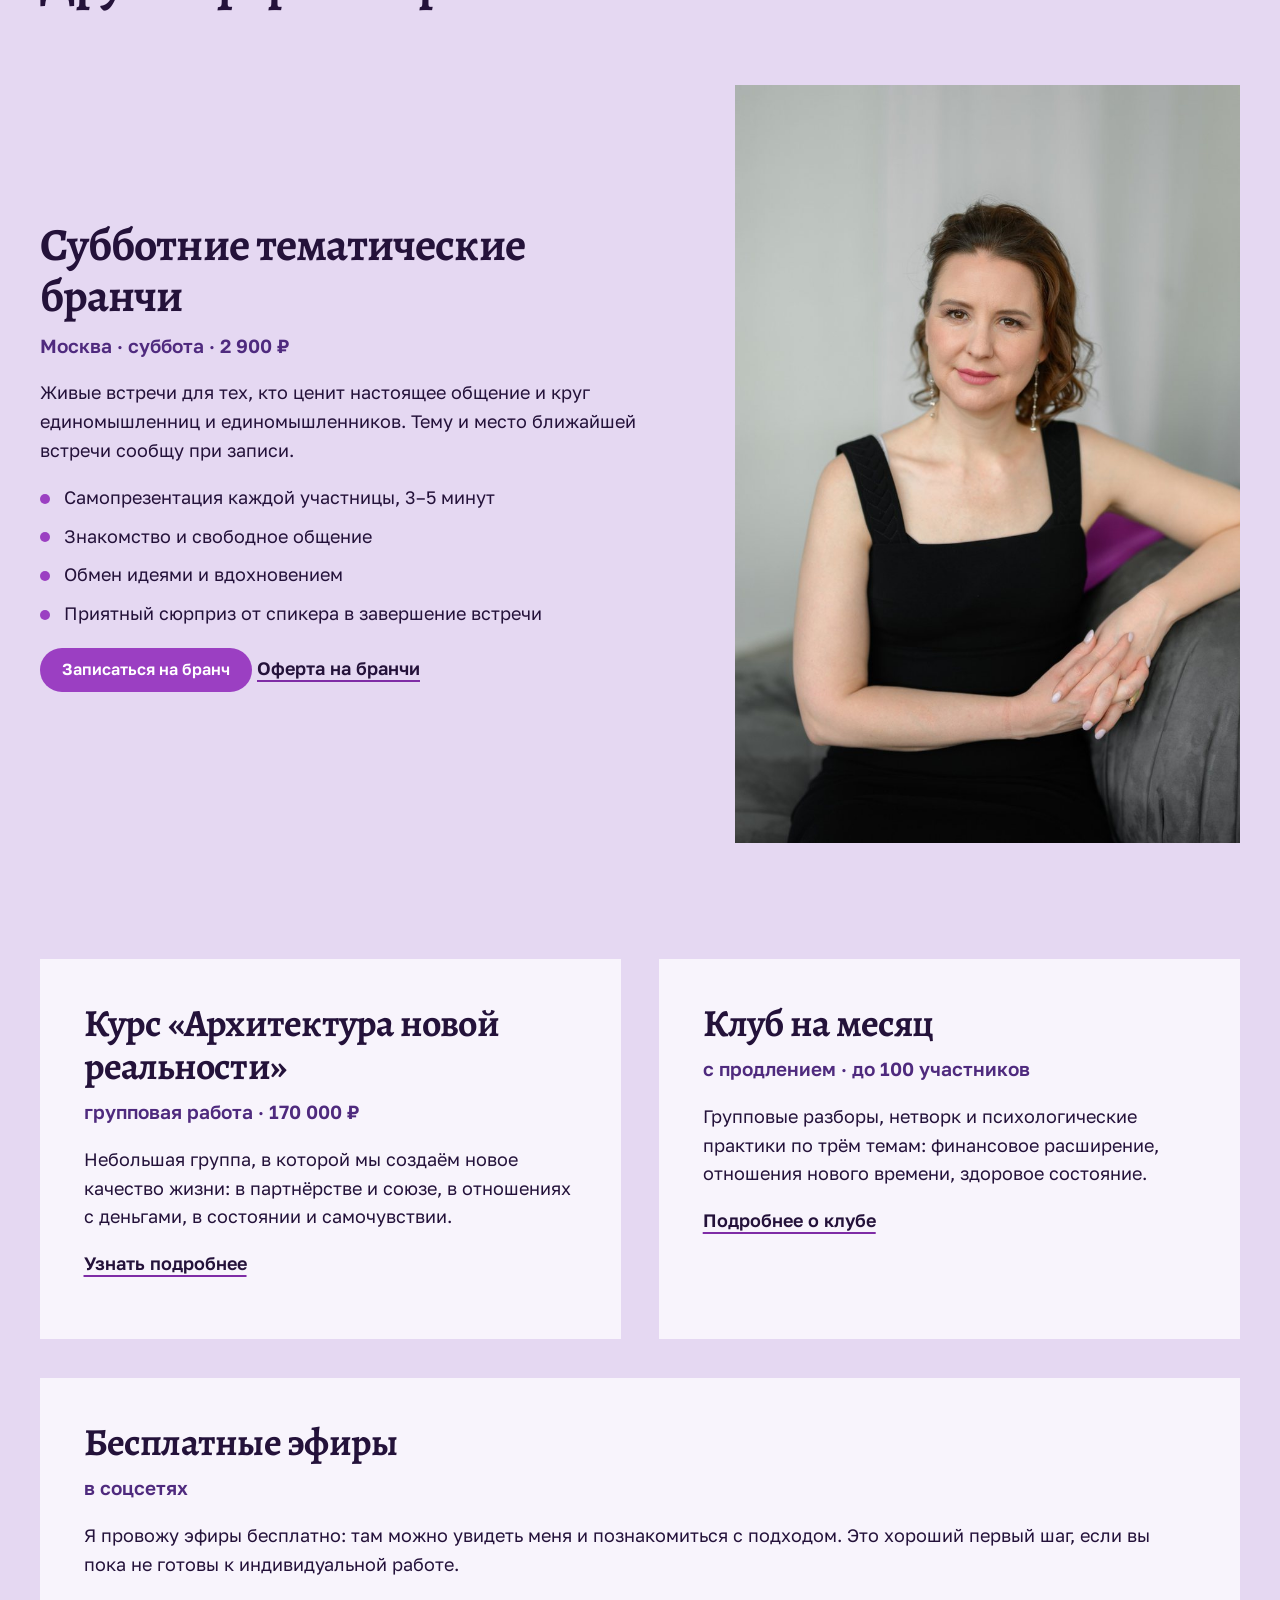
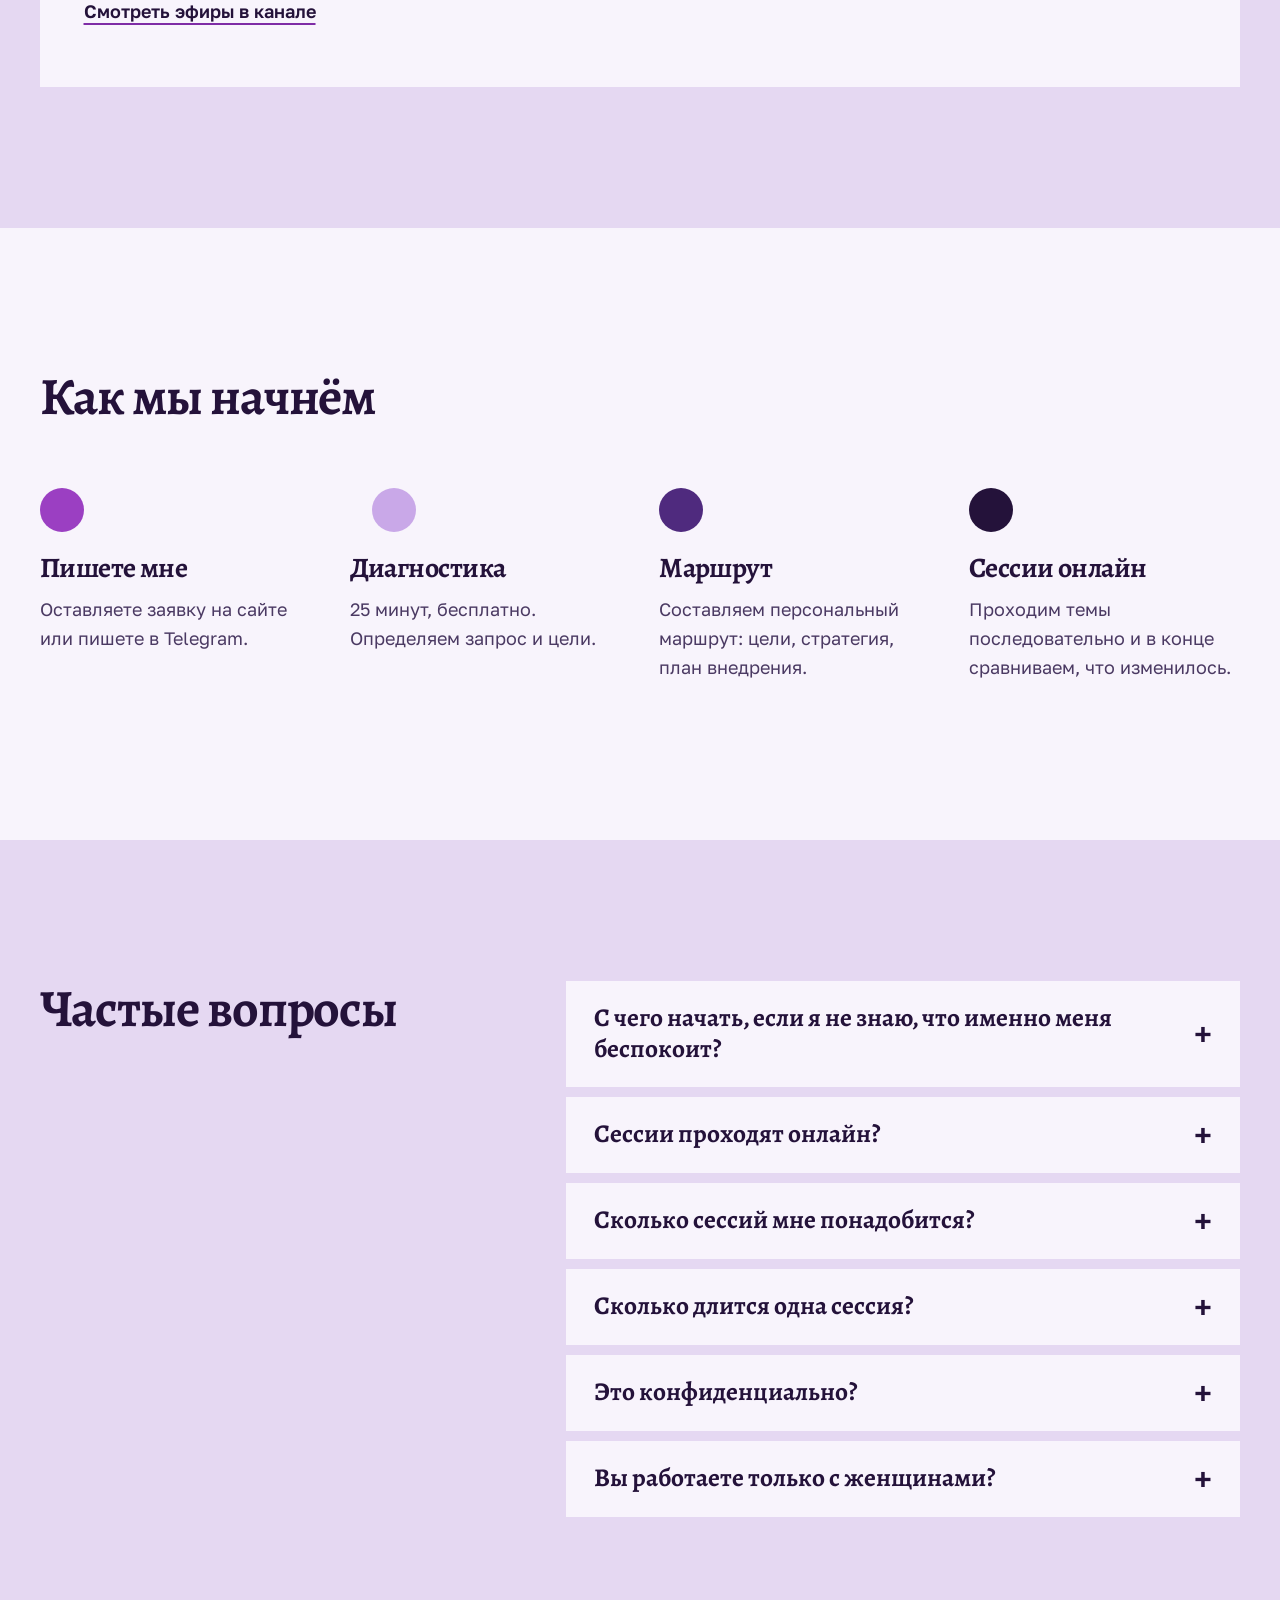
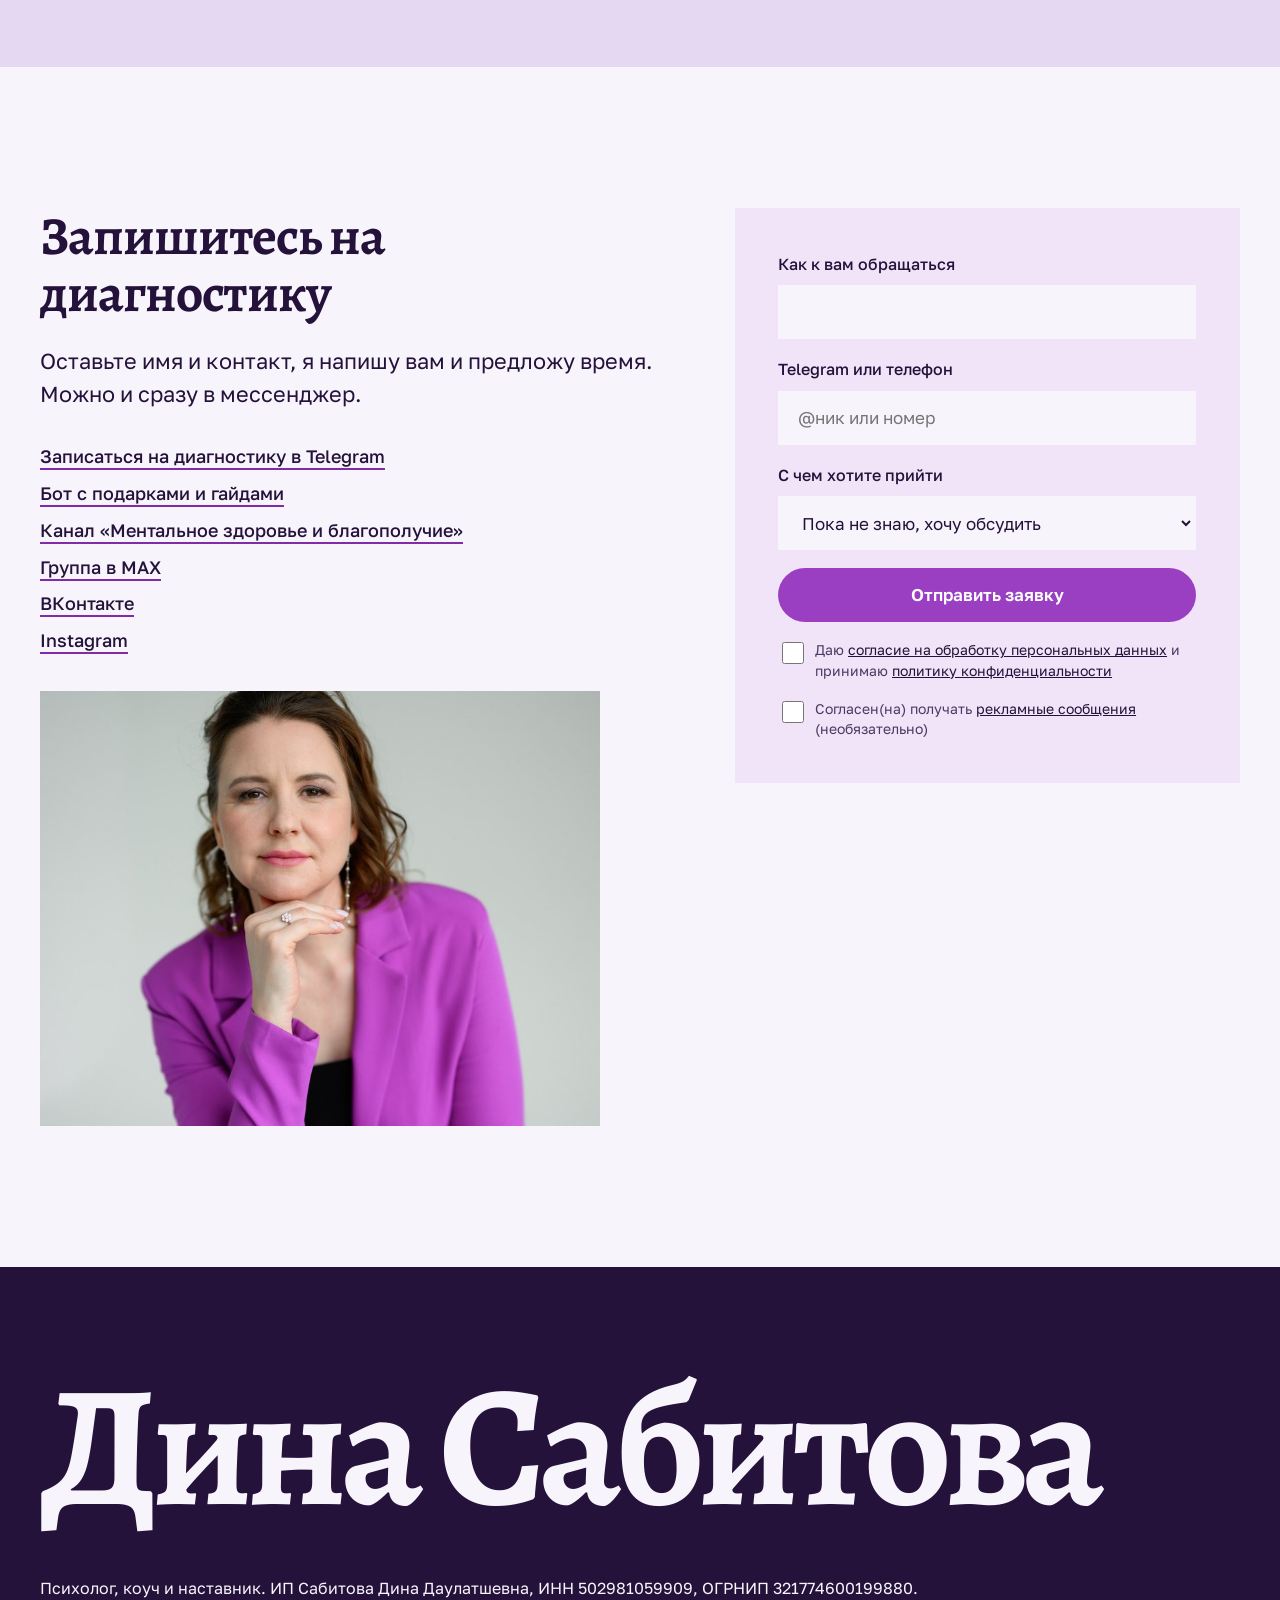
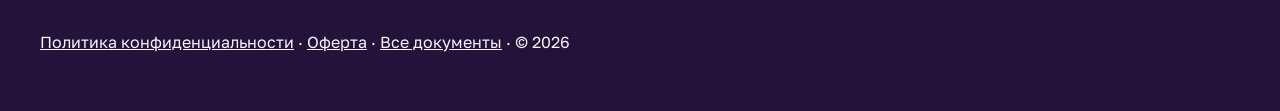
==== commit ca277a28: "SEO: title/description, canonical, OG, JSON-LD, robots, sitemap, privacy.html, cookie; материалы (ск" ====
--- a/index.html
+++ b/index.html
@@ -3,12 +3,146 @@
 <head>
 <meta charset="UTF-8">
 <meta name="viewport" content="width=device-width, initial-scale=1.0">
-<title>Дина Сабитова — психолог, коуч и наставник по отношениям</title>
-<meta name="description" content="Дина Сабитова: психолог, коуч и наставник. Помогаю мягко выйти из кризиса, гармонизировать состояние и отношения, найти предназначение. Онлайн-сессии, бранчи, курс и клуб. Диагностика 25 минут бесплатно.">
-<meta property="og:title" content="Дина Сабитова — психолог по отношениям">
-<meta property="og:description" content="От боли конфликтов к зрелой любви. Сессии, бранчи, курс, клуб.">
+<title>Дина Сабитова: психолог, коуч и наставник по отношениям, онлайн</title>
+<!-- SITE_URL: сейчас https://murzzsite.github.io/sabitova-psy/ . Когда появится домен, заменить этот адрес во ВСЕХ файлах (поиск: murzzsite.github.io/sabitova-psy) и добавить файл CNAME. -->
+<meta name="description" content="Дина Сабитова, психолог, коуч и наставник: онлайн-сессии 60-80 минут, бранчи в Москве, групповой курс и клуб. Первая диагностика 25 минут бесплатно, одна сессия 15 000 ₽.">
+<meta name="robots" content="index, follow, max-image-preview:large">
+<link rel="canonical" href="https://murzzsite.github.io/sabitova-psy/">
 <meta property="og:type" content="website">
-<meta property="og:image" content="img/hero.jpg">
+<meta property="og:locale" content="ru_RU">
+<meta property="og:site_name" content="Дина Сабитова">
+<meta property="og:url" content="https://murzzsite.github.io/sabitova-psy/">
+<meta property="og:title" content="Дина Сабитова: психолог по отношениям, онлайн-сессии">
+<meta property="og:description" content="От боли конфликтов к зрелой любви. Индивидуальные онлайн-сессии, бранчи, курс и клуб. Диагностика 25 минут бесплатно.">
+<meta property="og:image" content="https://murzzsite.github.io/sabitova-psy/img/hero.jpg">
+<meta property="og:image:width" content="900">
+<meta property="og:image:height" content="1350">
+<meta property="og:image:alt" content="Дина Сабитова, психолог, коуч и наставник">
+<meta name="twitter:card" content="summary_large_image">
+<meta name="twitter:title" content="Дина Сабитова: психолог по отношениям, онлайн-сессии">
+<meta name="twitter:description" content="От боли конфликтов к зрелой любви. Индивидуальные онлайн-сессии, бранчи, курс и клуб. Диагностика 25 минут бесплатно.">
+<meta name="twitter:image" content="https://murzzsite.github.io/sabitova-psy/img/hero.jpg">
+<meta name="theme-color" content="#F8F4FC">
+<script type="application/ld+json">
+{
+ "@context": "https://schema.org",
+ "@graph": [
+  {
+   "@type": "WebSite",
+   "@id": "https://murzzsite.github.io/sabitova-psy/#website",
+   "url": "https://murzzsite.github.io/sabitova-psy/",
+   "name": "Дина Сабитова: психолог, коуч и наставник",
+   "inLanguage": "ru-RU"
+  },
+  {
+   "@type": "Person",
+   "@id": "https://murzzsite.github.io/sabitova-psy/#person",
+   "name": "Дина Сабитова",
+   "jobTitle": "Психолог, коуч и наставник",
+   "description": "Соединяет психологию, коучинг, ведическую астрологию и практики работы с состоянием. Три высших образования, в том числе магистр психологии.",
+   "url": "https://murzzsite.github.io/sabitova-psy/",
+   "image": "https://murzzsite.github.io/sabitova-psy/img/hero.jpg",
+   "sameAs": [
+    "https://t.me/DSmental",
+    "https://vk.ru/dina_sabitova_couch"
+   ]
+  },
+  {
+   "@type": "ProfessionalService",
+   "@id": "https://murzzsite.github.io/sabitova-psy/#service",
+   "name": "Дина Сабитова: консультации психолога и коуча",
+   "url": "https://murzzsite.github.io/sabitova-psy/",
+   "image": "https://murzzsite.github.io/sabitova-psy/img/hero.jpg",
+   "description": "Индивидуальные онлайн-сессии 60-80 минут, субботние бранчи в Москве, групповой курс и клуб.",
+   "legalName": "ИП Сабитова Дина Даулатшевна",
+   "taxID": "502981059909",
+   "founder": {
+    "@id": "https://murzzsite.github.io/sabitova-psy/#person"
+   },
+   "sameAs": [
+    "https://t.me/DSmental",
+    "https://vk.ru/dina_sabitova_couch"
+   ],
+   "hasOfferCatalog": {
+    "@type": "OfferCatalog",
+    "name": "Форматы и цены",
+    "itemListElement": [
+     {
+      "@type": "Offer",
+      "priceCurrency": "RUB",
+      "itemOffered": {
+       "@type": "Service",
+       "name": "Диагностика 25 минут",
+       "description": "Знакомство, определение запроса и целей. Бесплатно."
+      },
+      "price": "0"
+     },
+     {
+      "@type": "Offer",
+      "priceCurrency": "RUB",
+      "itemOffered": {
+       "@type": "Service",
+       "name": "Индивидуальная онлайн-сессия",
+       "description": "Одна сессия 60-80 минут, онлайн."
+      },
+      "price": "15000"
+     },
+     {
+      "@type": "Offer",
+      "priceCurrency": "RUB",
+      "itemOffered": {
+       "@type": "Service",
+       "name": "Пакет из 3 сессий",
+       "description": "Три онлайн-сессии в любом из трёх направлений."
+      },
+      "price": "23090"
+     },
+     {
+      "@type": "Offer",
+      "priceCurrency": "RUB",
+      "itemOffered": {
+       "@type": "Service",
+       "name": "Пакет из 6 сессий",
+       "description": "Шесть онлайн-сессий в любом из трёх направлений."
+      },
+      "price": "45090"
+     },
+     {
+      "@type": "Offer",
+      "priceCurrency": "RUB",
+      "itemOffered": {
+       "@type": "Service",
+       "name": "Пакет из 9 сессий",
+       "description": "Девять онлайн-сессий в любом из трёх направлений."
+      },
+      "price": "67090"
+     },
+     {
+      "@type": "Offer",
+      "priceCurrency": "RUB",
+      "itemOffered": {
+       "@type": "Service",
+       "name": "Субботний тематический бранч",
+       "description": "Живая встреча в Москве по субботам."
+      },
+      "price": "2900"
+     },
+     {
+      "@type": "Offer",
+      "priceCurrency": "RUB",
+      "itemOffered": {
+       "@type": "Service",
+       "name": "Курс «Архитектура новой реальности»",
+       "description": "Групповая работа в небольшой группе."
+      },
+      "price": "170000"
+     }
+    ]
+   }
+  }
+ ]
+}
+</script>
 <link rel="icon" href="data:image/svg+xml,%3Csvg xmlns='http://www.w3.org/2000/svg' viewBox='0 0 64 64'%3E%3Ccircle cx='24' cy='32' r='20' fill='%239B3FC2'/%3E%3Ccircle cx='40' cy='32' r='20' fill='%23C9A8E8'/%3E%3C/svg%3E">
 <link rel="preconnect" href="https://fonts.googleapis.com">
 <link rel="preconnect" href="https://fonts.gstatic.com" crossorigin>
@@ -334,5 +468,6 @@
 </footer>
 
 <script src="script.js"></script>
+<script src="cookie.js" defer></script>
 </body>
 </html>
